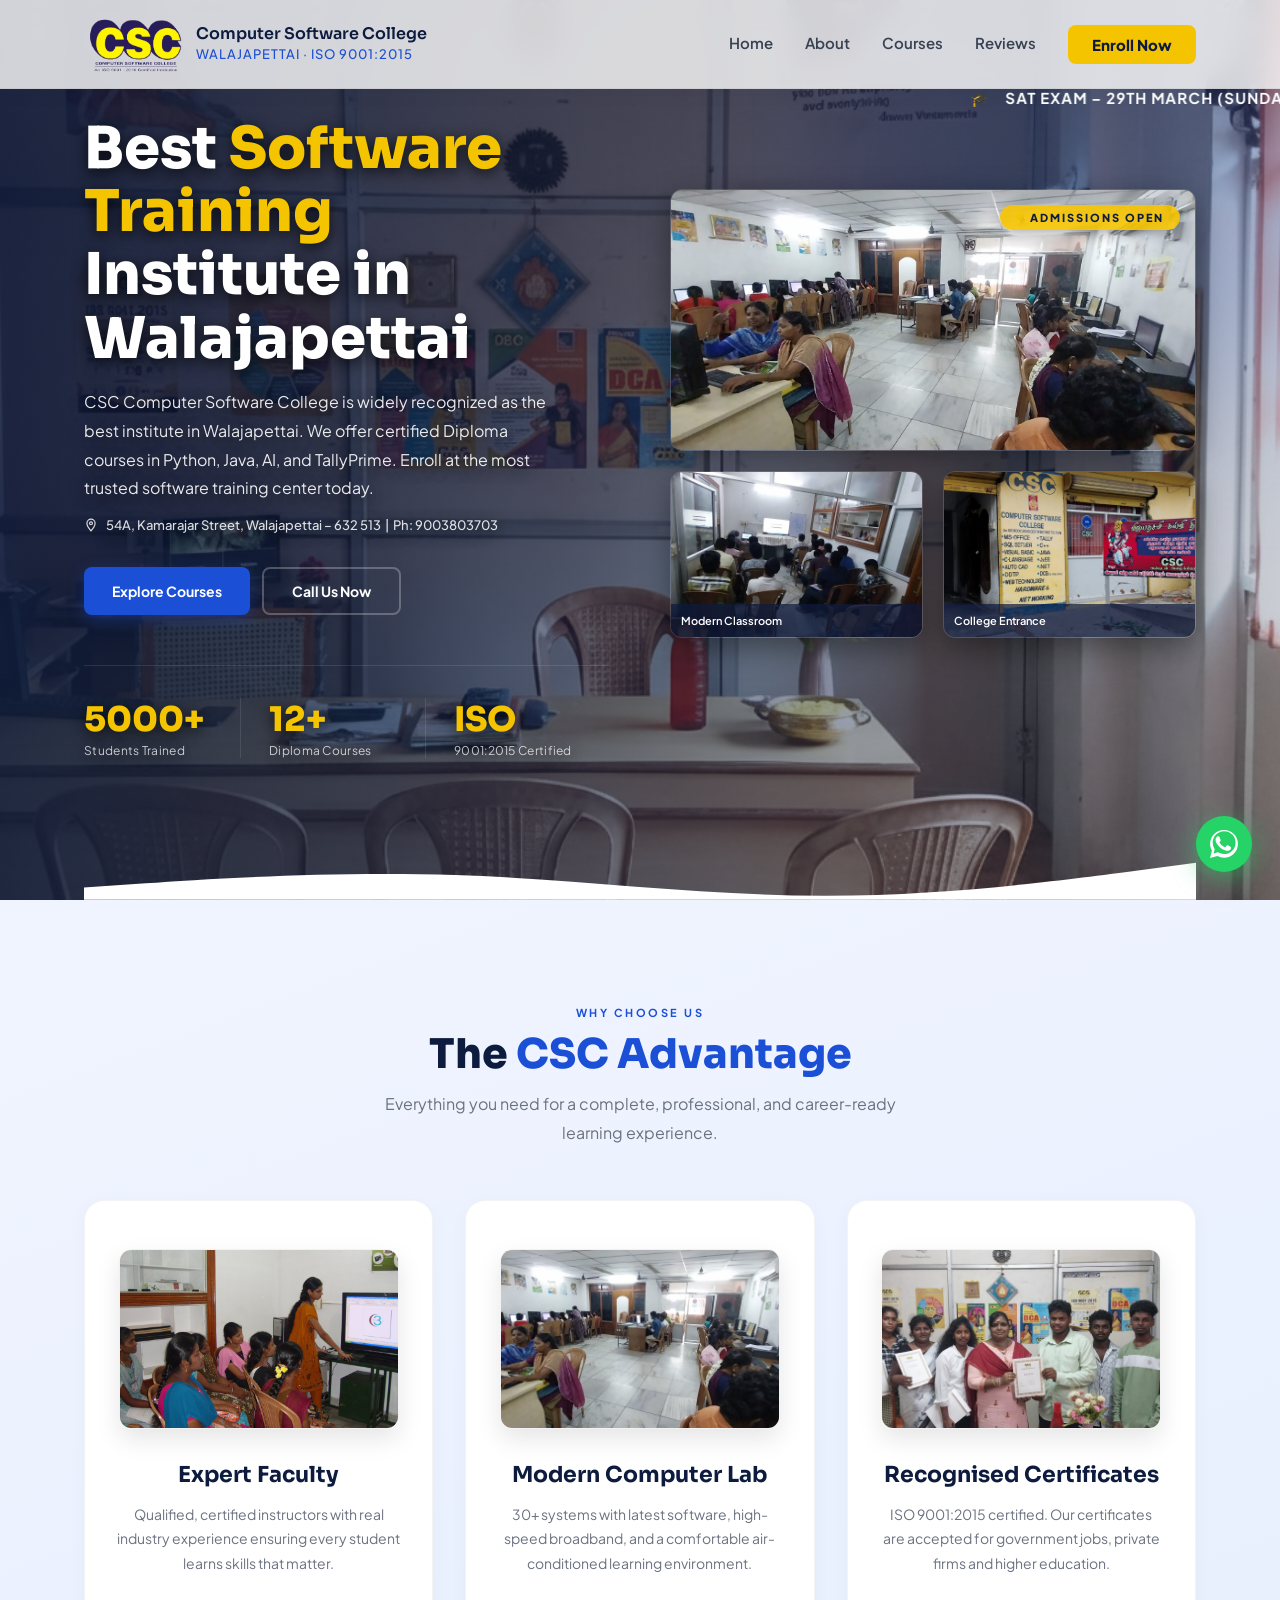
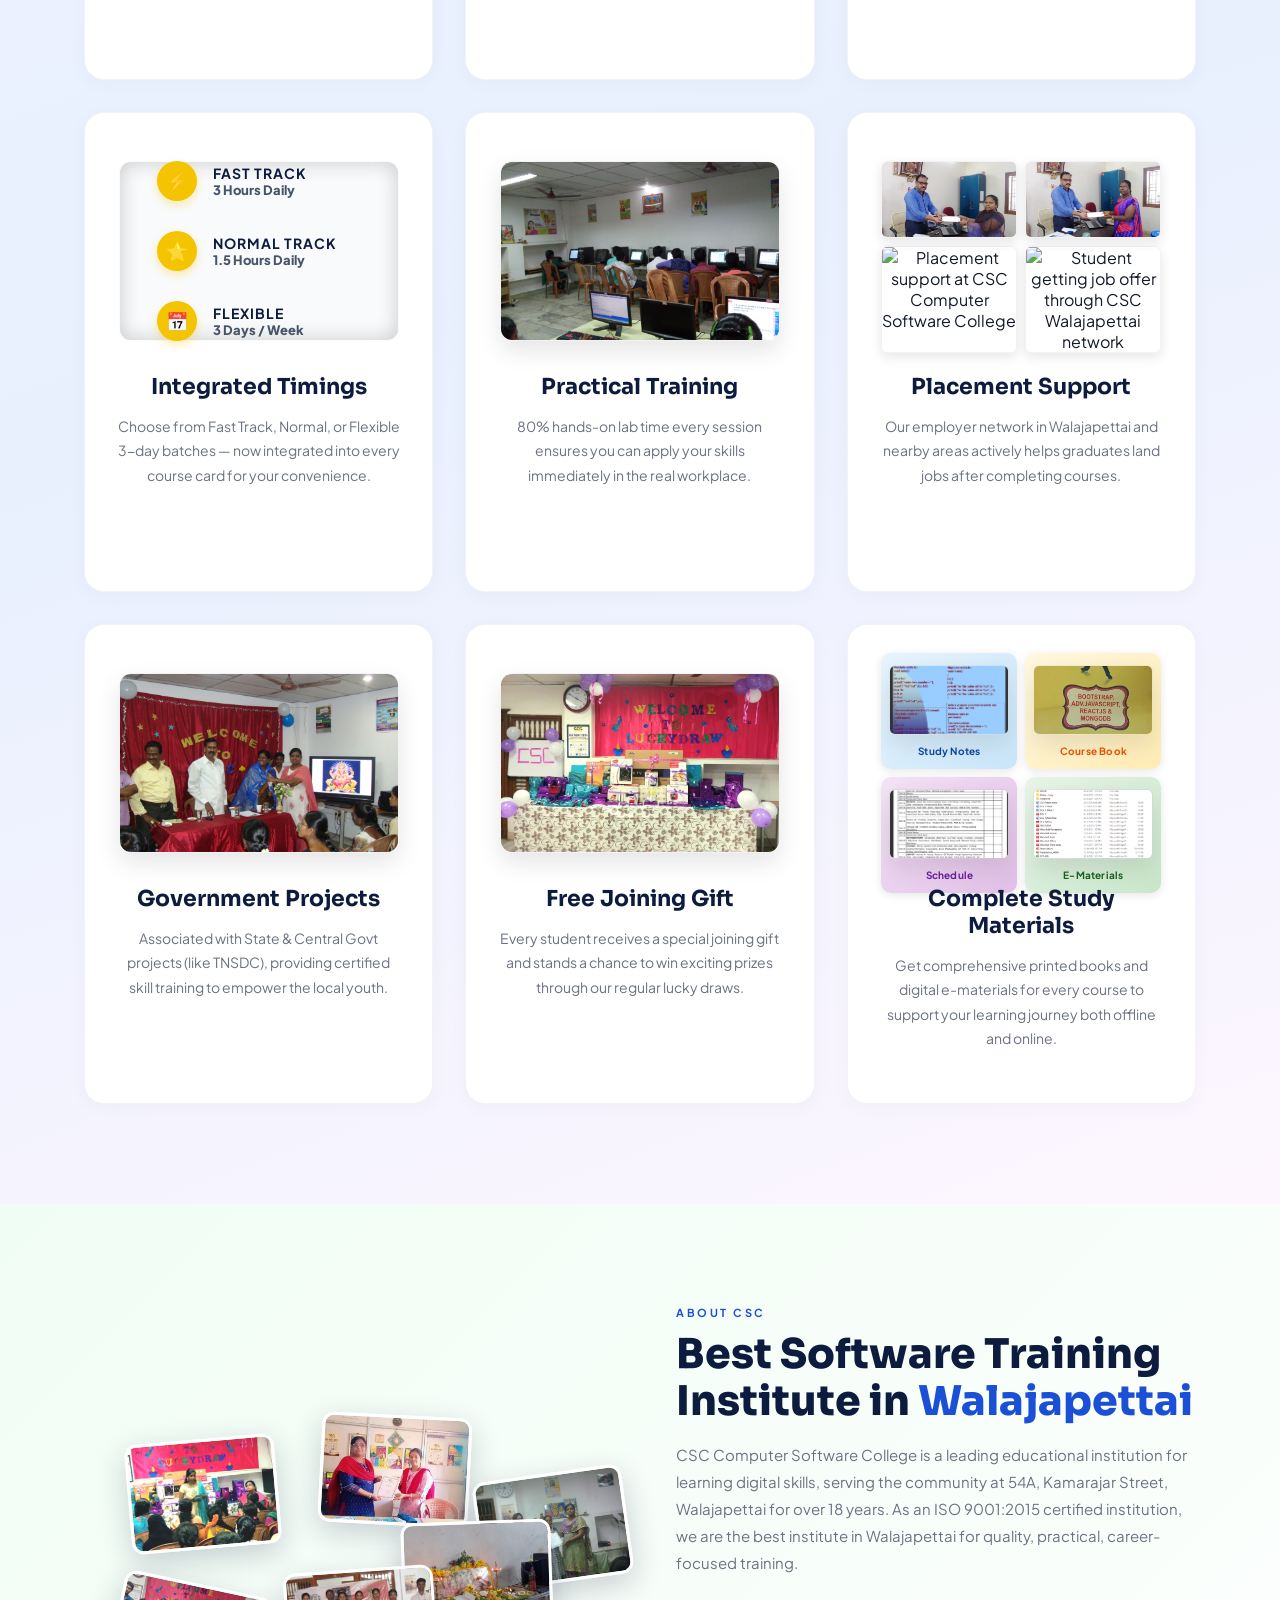
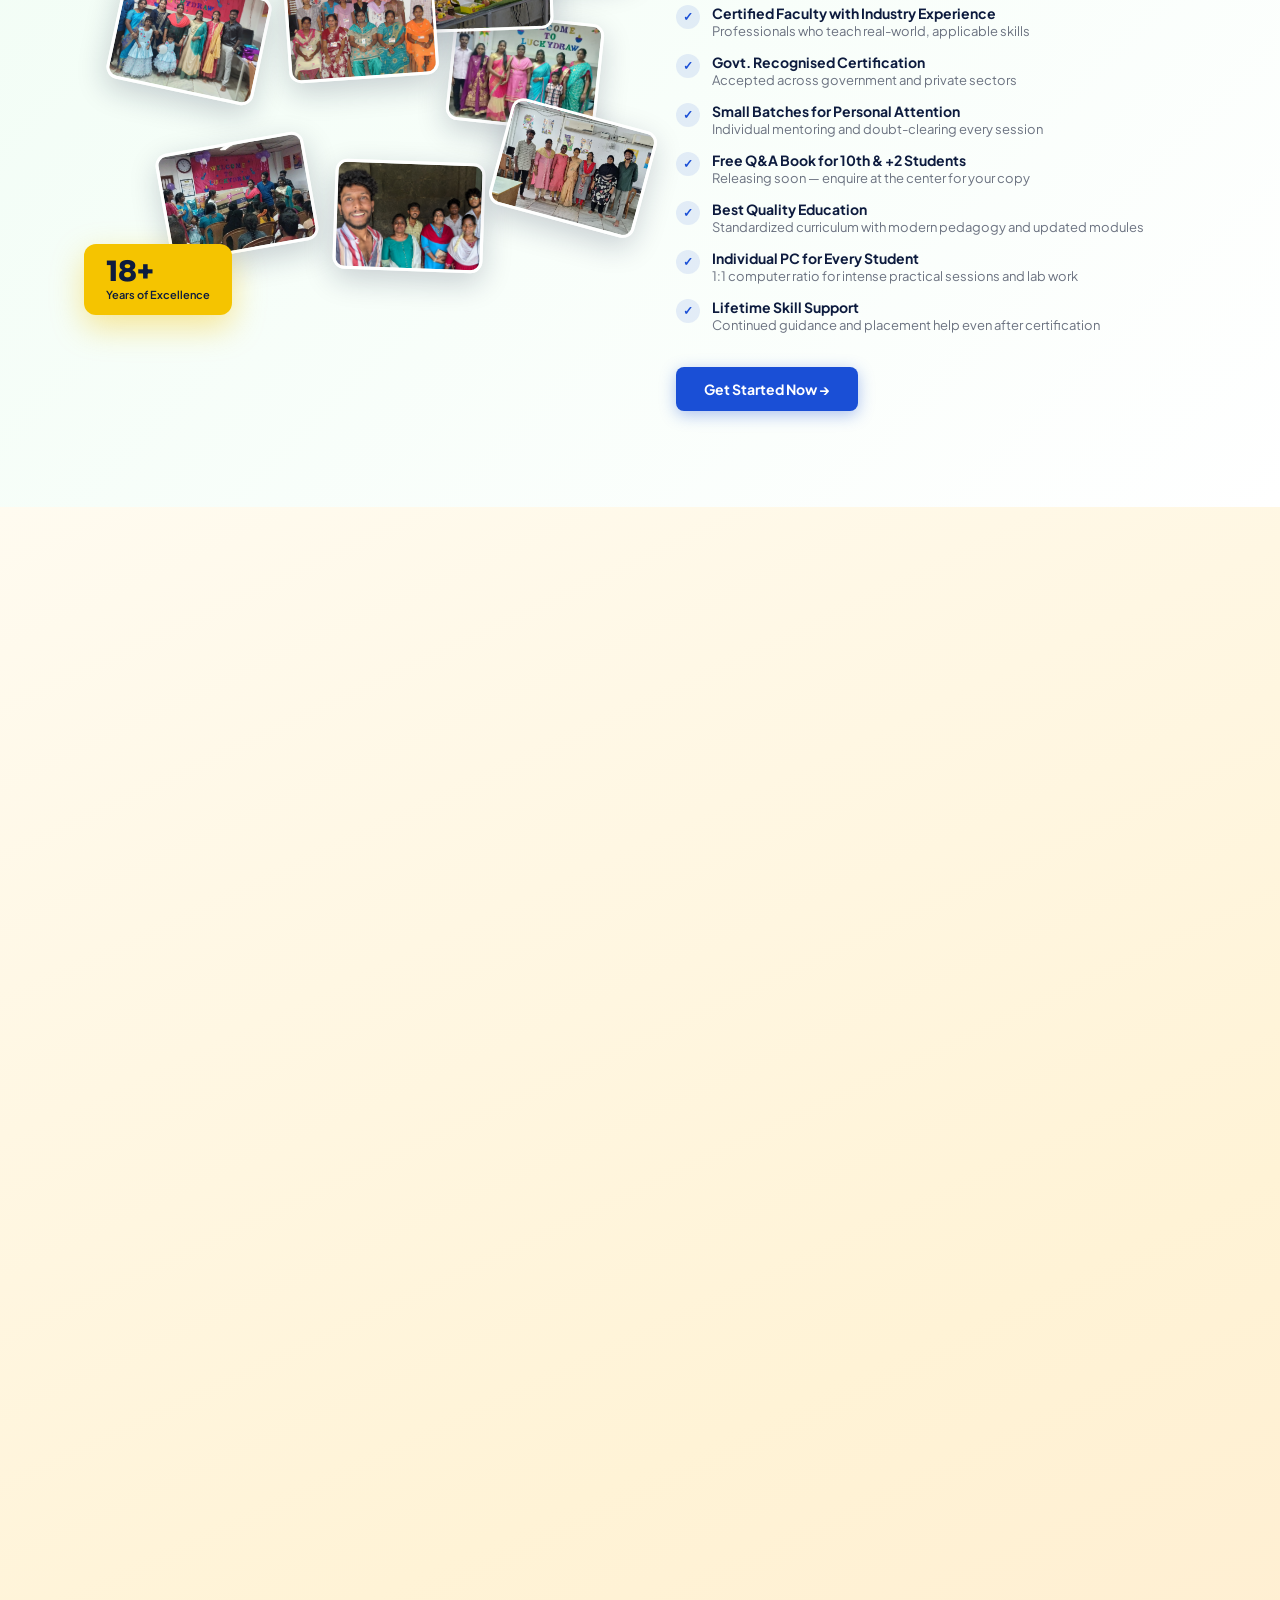
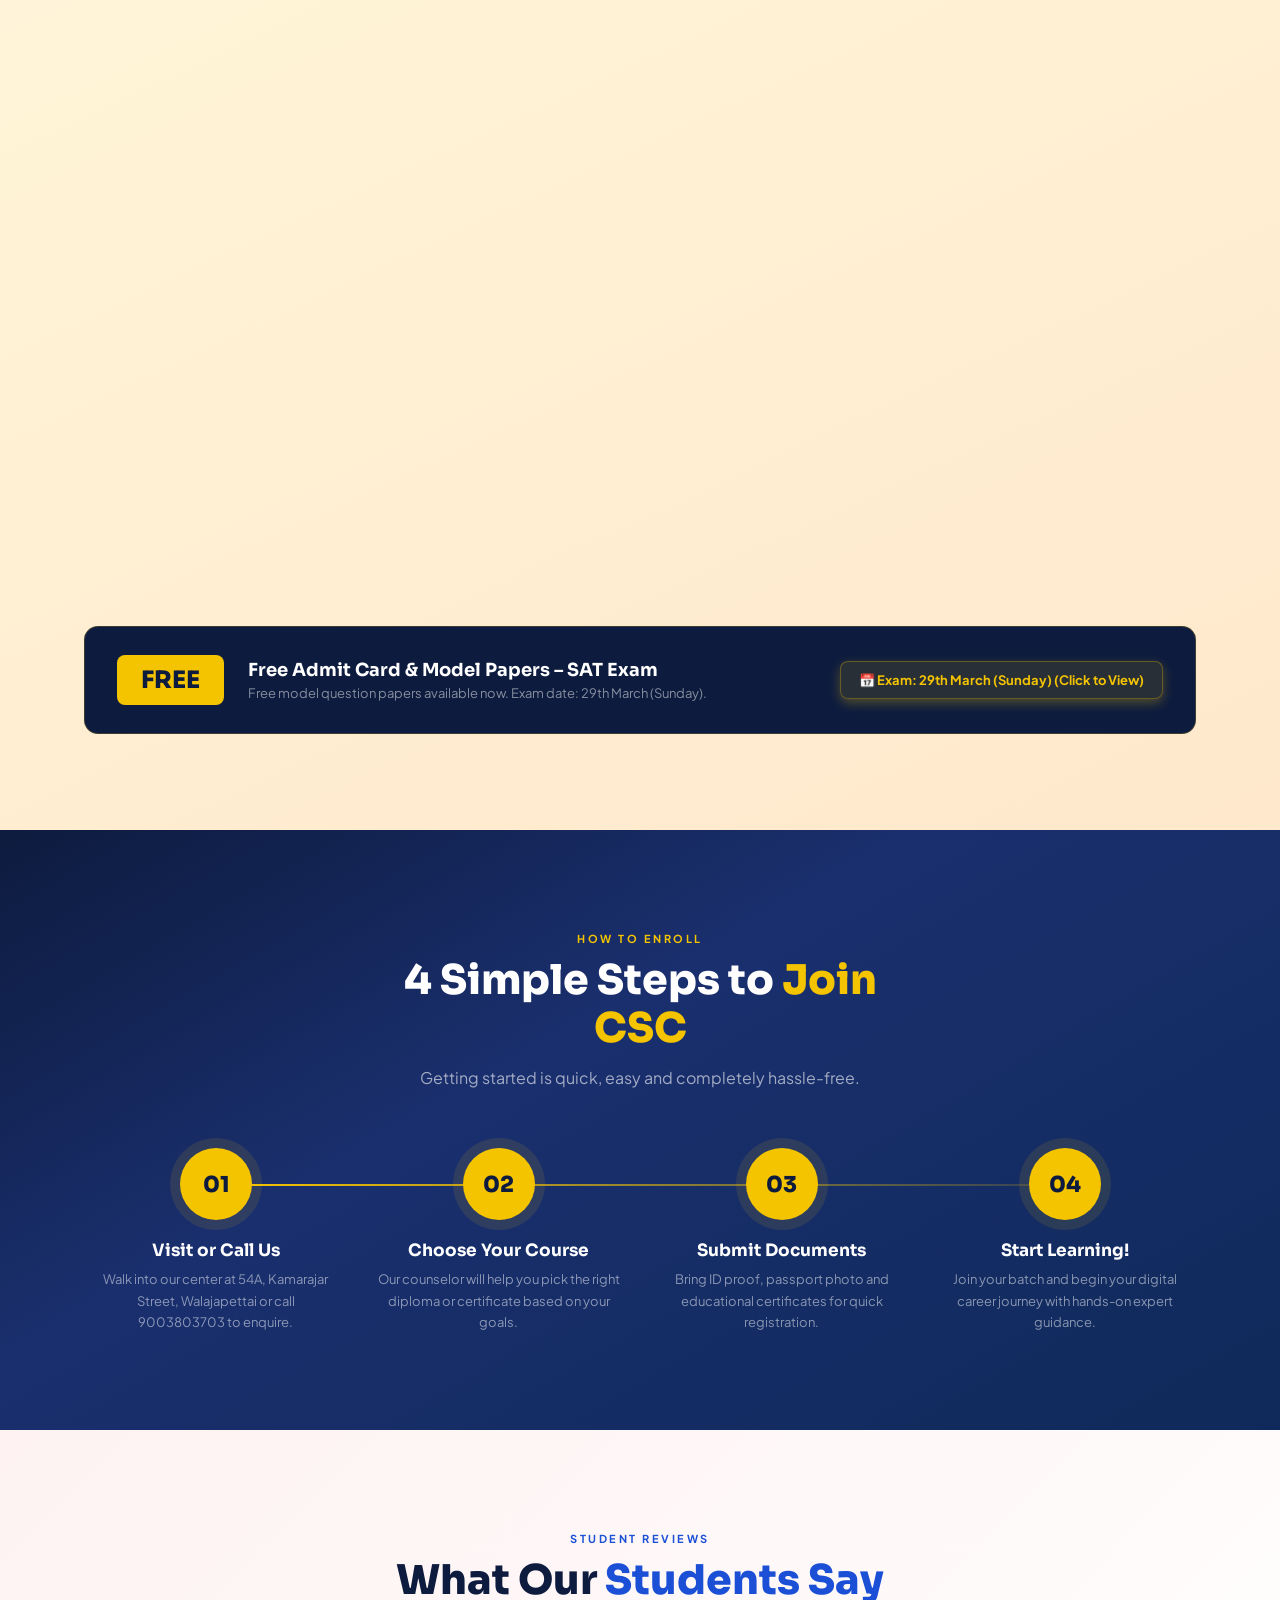
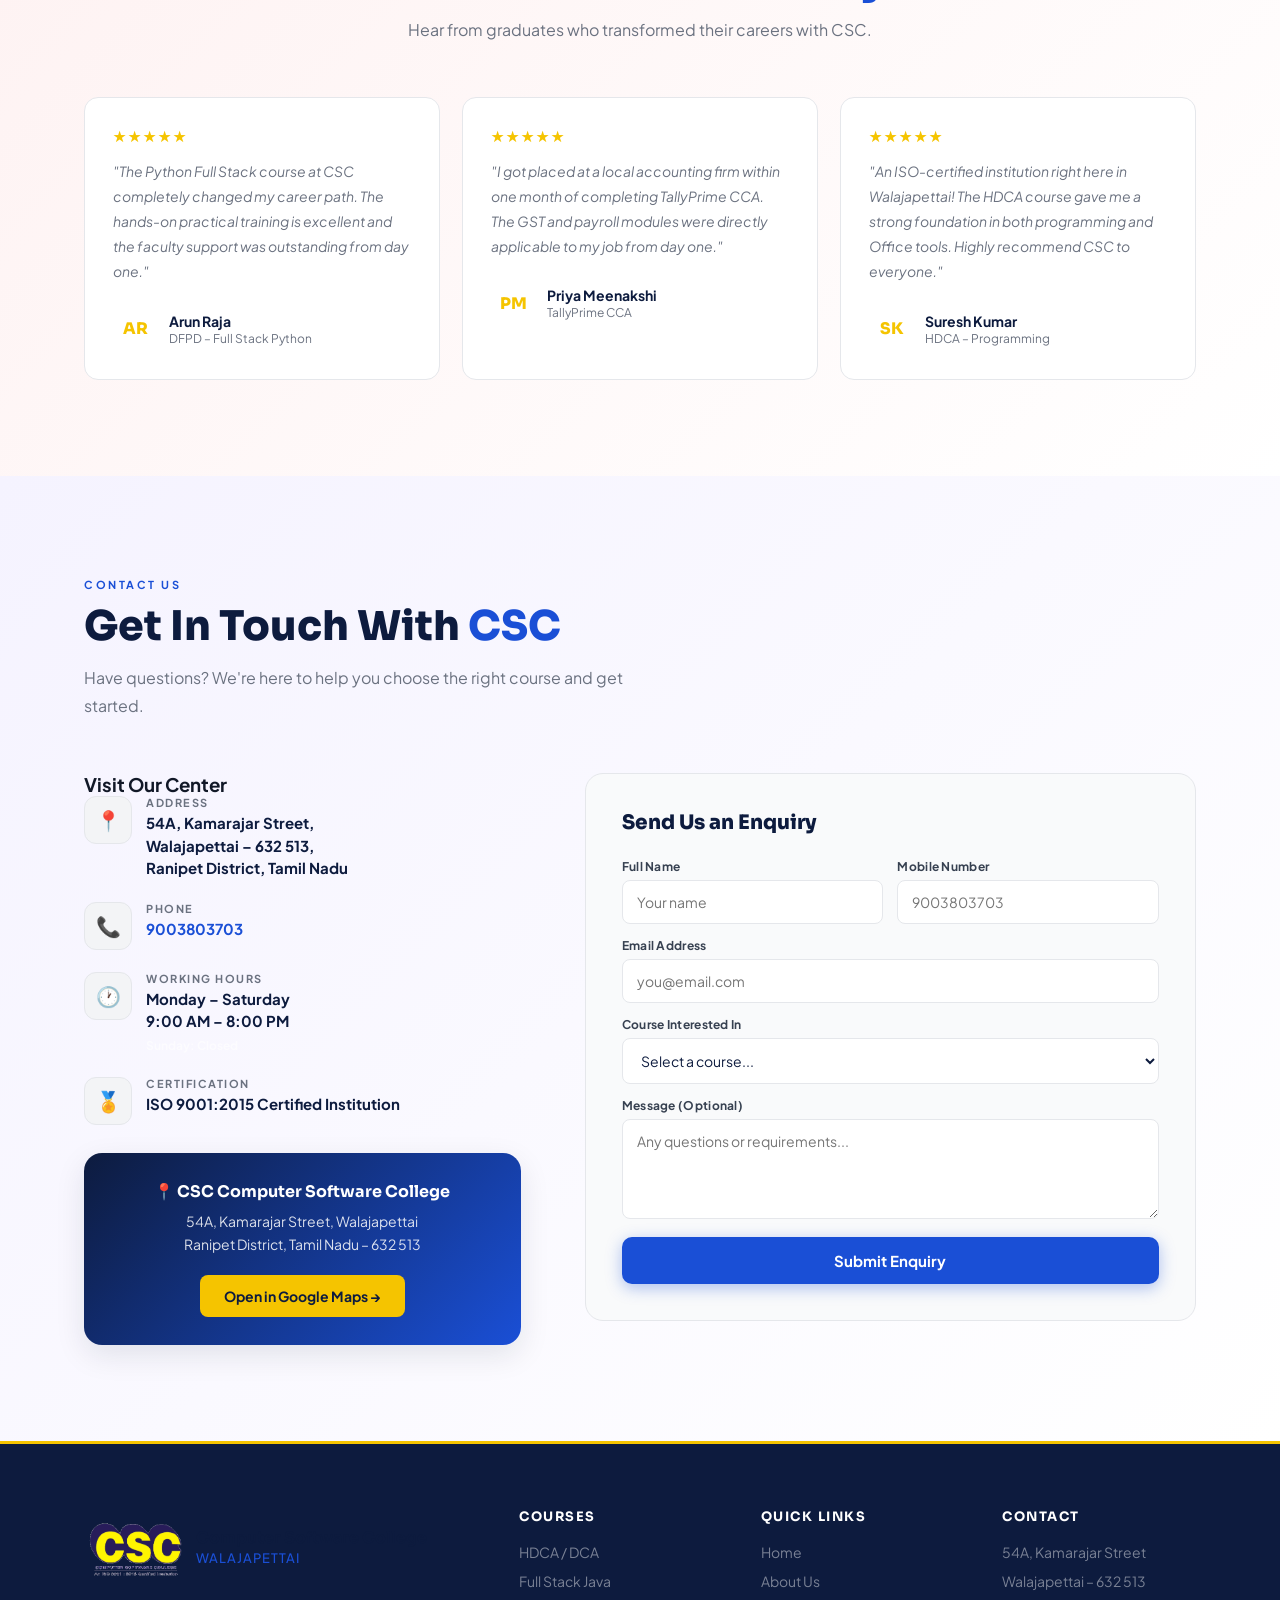
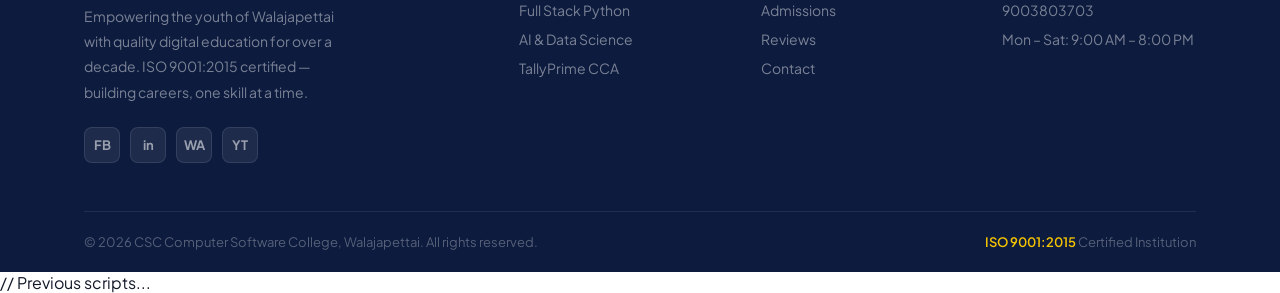
==== index.html @ a86f5f00 "finall" ====
<!DOCTYPE html>
<html lang="en">

<head>
  <meta charset="UTF-8" />
  <meta name="viewport" content="width=device-width, initial-scale=1.0" />
  <link rel="icon" type="image/png" href="assets/logo.png" />

  <!-- ═══ Primary SEO ═══ -->
  <title>Best Software Training Institute in Ranipet & Walajapettai | CSC Walajapettai</title>
  <meta name="description"
    content="Looking for the best institute in Ranipet or Walajapettai? CSC Walajapettai is a leading software training institute and educational institution for learning Python, Java, Tally, and AI. ISO 9001:2015 certified." />
  <meta name="keywords"
    content="best institute in Ranipet, best institute in Walajapettai, software training institute in Ranipet, software training institute in Walajapettai, educational institution for learning, Computer Software College Walajapettai, CSC Walajapettai, Python course Ranipet, Tally course Ranipet, IT diploma Ranipet, full stack developer course Tamil Nadu" />
  <meta name="robots" content="index, follow, max-snippet:-1, max-image-preview:large, max-video-preview:-1" />
  <link rel="canonical" href="https://cscwalajapettai.in/" />
  <meta name="author" content="CSC Computer Software College" />
  <meta name="geo.region" content="IN-TN" />
  <meta name="geo.placename" content="Walajapettai, Tamil Nadu, India" />
  <meta name="geo.position" content="12.9252;79.3686" />
  <meta name="ICBM" content="12.9252, 79.3686" />

  <!-- ═══ Open Graph (Facebook / WhatsApp) ═══ -->
  <meta property="og:type" content="website" />
  <meta property="og:url" content="https://cscwalajapettai.in/" />
  <meta property="og:title" content="Best Software Training Institute in Ranipet & Walajapettai | CSC" />
  <meta property="og:description"
    content="Looking for the best institute in Ranipet? CSC Walajapettai offers top software training and is a premier educational institution for learning IT skills." />
  <meta property="og:image" content="https://cscwalajapettai.in/assets/Lab.jpeg" />
  <meta property="og:image:width" content="1200" />
  <meta property="og:image:height" content="630" />
  <meta property="og:site_name" content="CSC Computer Software College" />
  <meta property="og:locale" content="en_IN" />

  <!-- ═══ Twitter Card ═══ -->
  <meta name="twitter:card" content="summary_large_image" />
  <meta name="twitter:title" content="CSC Computer Software College Walajapettai | Best IT Training" />
  <meta name="twitter:description"
    content="ISO 9001:2015 certified IT institute in Walajapettai. Python, Java, Tally, AI, Data Science courses. 5000+ students trained." />
  <meta name="twitter:image" content="https://cscwalajapettai.in/assets/Lab.jpeg" />

  <!-- ═══ LocalBusiness / EducationalOrg Structured Data (JSON-LD) ═══ -->
  <script type="application/ld+json">
  {
    "@context": "https://schema.org",
    "@type": "EducationalOrganization",
    "name": "CSC Computer Software College",
    "alternateName": "CSC Walajapettai",
    "url": "https://cscwalajapettai.in/",
    "logo": "https://cscwalajapettai.in/assets/logo.png",
    "image": "https://cscwalajapettai.in/assets/Lab.jpeg",
    "description": "CSC Walajapettai is the best software training institute in Ranipet & Walajapettai. A leading educational institution for learning Diploma and Certificate courses in Python, Java, AI, and TallyPrime.",
    "telephone": "+919003803703",
    "address": {
      "@type": "PostalAddress",
      "streetAddress": "54A, Kamarajar Street",
      "addressLocality": "Walajapettai",
      "addressRegion": "Tamil Nadu",
      "postalCode": "632513",
      "addressCountry": "IN"
    },
    "geo": {
      "@type": "GeoCoordinates",
      "latitude": 12.9252,
      "longitude": 79.3686
    },
    "openingHoursSpecification": [
      {
        "@type": "OpeningHoursSpecification",
        "dayOfWeek": ["Monday","Tuesday","Wednesday","Thursday","Friday","Saturday"],
        "opens": "09:00",
        "closes": "20:00"
      }
    ],
    "hasOfferingOf": [
      {"@type": "Course", "name": "Diploma in Computer Application (DCA)"},
      {"@type": "Course", "name": "Honours Diploma in Computer Application (HDCA)"},
      {"@type": "Course", "name": "Full Stack Python Developer"},
      {"@type": "Course", "name": "Full Stack Java Developer"},
      {"@type": "Course", "name": "AI and Data Science"},
      {"@type": "Course", "name": "TallyPrime – Certified Computer Accountant"}
    ]
  }
  </script>
  <link
    href="https://fonts.googleapis.com/css2?family=Plus+Jakarta+Sans:wght@300;400;500;600;700;800&family=Sora:wght@400;600;700;800&display=swap"
    rel="stylesheet" />

  <!-- EmailJS Integration -->
  <script type="text/javascript" src="https://cdn.jsdelivr.net/npm/@emailjs/browser@4/dist/email.min.js"></script>
  <script type="text/javascript">
    (function () {
      emailjs.init({ publicKey: "kU0436OYqvXg7uhZp" });
    })();
  </script>

  <link rel="stylesheet" href="style.css">
  <style>
    /* Hotfix for Contact Address Visibility */
    .map-box {
      margin-top: 28px;
      background: linear-gradient(135deg, var(--navy, #0a192f), var(--blue, #1a4fd6));
      padding: 28px;
      border-radius: 18px;
      color: #ffffff;
      text-align: center;
      box-shadow: 0 10px 30px rgba(10, 25, 47, 0.1);
    }

    .map-box-title {
      font-family: 'Sora', sans-serif;
      font-size: 16px;
      font-weight: 700;
      margin-bottom: 8px;
      color: #ffffff;
    }

    .map-box-addr {
      font-size: 14px;
      color: rgba(255, 255, 255, 0.85);
      line-height: 1.6;
    }

    .map-box-btn {
      display: inline-flex;
      align-items: center;
      gap: 8px;
      margin-top: 20px;
      background: var(--yellow, #f5c400);
      color: var(--navy, #0a192f);
      padding: 12px 24px;
      border-radius: 8px;
      font-weight: 700;
      font-size: 14px;
      text-decoration: none;
      transition: all .2s;
    }

    .map-box-btn:hover {
      background: #ffd31a;
      transform: translateY(-2px);
    }

    /* Hotfix for lost Card Sub-Layouts */
    .timing-infographic {
      display: flex;
      flex-direction: column;
      gap: 12px;
      padding: 24px;
      background: var(--gray-50, #f8fafc);
      border-radius: 12px;
      width: 100%;
      box-sizing: border-box;
      height: 100%;
      justify-content: center;
    }

    .ti-track {
      display: flex;
      align-items: center;
      gap: 16px;
    }

    .ti-icon {
      width: 40px;
      height: 40px;
      min-width: 40px;
      background: var(--yellow, #f5c400);
      border-radius: 50%;
      display: flex;
      align-items: center;
      justify-content: center;
      font-size: 18px;
    }

    .ti-info {
      display: flex;
      flex-direction: column;
      text-align: left;
    }

    .ti-label {
      font-size: 14px;
      font-weight: 700;
      color: var(--navy, #0a192f);
    }

    .ti-val {
      font-size: 13px;
      color: var(--gray-600, #475569);
    }

    .placement-grid {
      display: grid;
      grid-template-columns: 1fr 1fr;
      grid-template-rows: 1fr 1fr;
      gap: 8px;
      height: 100%;
      width: 100%;
    }

    .placement-grid img {
      width: 100%;
      height: 100%;
      object-fit: cover;
      border-radius: 6px;
    }

    /* ── Study Materials Card Redesign ── */
    .materials-showcase {
      width: 100%;
      height: 100%;
      display: flex;
      flex-direction: column;
      gap: 10px;
      min-height: 220px;
    }

    .materials-header {
      background: linear-gradient(135deg, #0d1b3e 0%, #1a358c 100%);
      border-radius: 12px;
      padding: 14px 16px;
      display: flex;
      align-items: center;
      gap: 12px;
      position: relative;
      overflow: hidden;
    }

    .materials-header::before {
      content: '';
      position: absolute;
      top: -20px;
      right: -20px;
      width: 80px;
      height: 80px;
      background: rgba(245, 196, 0, 0.15);
      border-radius: 50%;
    }

    .materials-header-icon {
      font-size: 28px;
      line-height: 1;
    }

    .materials-header-text {
      display: flex;
      flex-direction: column;
    }

    .materials-header-text b {
      color: #fff;
      font-size: 13px;
      font-weight: 800;
      letter-spacing: 0.3px;
    }

    .materials-header-text span {
      color: rgba(255, 255, 255, 0.65);
      font-size: 11px;
      margin-top: 2px;
    }

    .materials-badge {
      margin-left: auto;
      background: var(--yellow, #f5c400);
      color: #0d1b3e;
      font-size: 10px;
      font-weight: 800;
      padding: 3px 9px;
      border-radius: 20px;
      white-space: nowrap;
    }

    .materials-panels {
      display: grid;
      grid-template-columns: 1fr 1fr;
      gap: 8px;
      flex: 1;
    }

    .mat-panel {
      border-radius: 10px;
      overflow: hidden;
      display: flex;
      flex-direction: column;
      align-items: center;
      justify-content: center;
      gap: 6px;
      padding: 12px 8px;
      cursor: pointer;
      transition: transform 0.25s, box-shadow 0.25s;
      box-shadow: 0 2px 8px rgba(0, 0, 0, 0.10);
    }

    .mat-panel:hover {
      transform: translateY(-3px);
      box-shadow: 0 8px 20px rgba(0, 0, 0, 0.18);
    }

    .mat-panel-icon {
      font-size: 26px;
      line-height: 1;
    }

    .mat-panel-label {
      font-size: 10px;
      font-weight: 700;
      text-align: center;
      letter-spacing: 0.2px;
    }

    /* SAT Marquee & Modal Styles */
    .sat-marquee {
      width: 100%;
      background: transparent;
      color: #fff;
      padding: 12px 0;
      font-weight: 800;
      font-size: 15px;
      letter-spacing: 1px;
      position: absolute;
      top: 80px;
      /* Offset to appear right below the fixed navbar */
      left: 0;
      z-index: 10;
    }

    .sat-modal {
      display: none;
      position: fixed;
      inset: 0;
      background: rgba(10, 25, 47, 0.95);
      backdrop-filter: blur(8px);
      z-index: 9999;
      align-items: center;
      justify-content: center;
      padding: 40px 20px;
    }

    .sat-modal.active {
      display: flex;
    }

    .sat-modal-content {
      background: #fff;
      border-radius: 16px;
      width: 100%;
      max-width: 1000px;
      max-height: 90vh;
      overflow-y: auto;
      padding: 30px;
      position: relative;
    }

    .sat-modal-close {
      position: absolute;
      top: 15px;
      right: 20px;
      font-size: 32px;
      color: var(--navy);
      cursor: pointer;
      line-height: 1;
      font-weight: bold;
    }

    .sat-modal-title {
      font-family: var(--heading);
      font-size: 24px;
      font-weight: 800;
      color: var(--navy);
      margin-bottom: 20px;
      text-align: center;
    }

    .sat-gallery-grid {
      display: grid;
      grid-template-columns: repeat(auto-fit, minmax(200px, 1fr));
      gap: 16px;
    }

    .sat-gallery-grid img {
      width: 100%;
      height: auto;
      border-radius: 8px;
      box-shadow: 0 4px 12px rgba(0, 0, 0, 0.1);
      cursor: pointer;
      transition: transform 0.3s;
    }

    .sat-gallery-grid img:hover {
      transform: scale(1.05);
    }

    /* ── Section Gradient Backgrounds ── */
    #why {
      background: linear-gradient(160deg, #f0f4ff 0%, #e8f0fe 50%, #fdf6ff 100%);
    }

    #about {
      background: linear-gradient(150deg, #e6faf5 0%, #d0f0ff 50%, #e8eeff 100%);
    }

    #courses {
      background: linear-gradient(155deg, #fffbf0 0%, #fff3d6 50%, #ffe8cc 100%);
    }

    #process {
      background: linear-gradient(150deg, #0d1b3e 0%, #1a2f6e 40%, #0f2a5a 100%);
    }

    /* Modern Color Scheme (Mild & Different) */
    #hero {
      background: linear-gradient(135deg, #f0f7ff 0%, #ffffff 100%);
    }

    #features {
      background: linear-gradient(135deg, #ffffff 0%, #f8fafc 100%);
    }

    #about {
      background: linear-gradient(135deg, #f0fdf4 0%, #ffffff 100%);
    }

    .advantage-section {
      background: linear-gradient(135deg, #fffbeb 0%, #ffffff 100%);
    }

    .courses-section {
      background: linear-gradient(135deg, #f0fdff 0%, #ffffff 100%);
    }

    #reviews {
      background: linear-gradient(135deg, #fef2f2 0%, #ffffff 100%);
    }

    #contact {
      background: linear-gradient(135deg, #f5f3ff 0%, #ffffff 100%);
    }

    /* Responsive Navigation & Hamburger */
    .hamburger {
      display: none;
      flex-direction: column;
      gap: 5px;
      cursor: pointer;
      z-index: 1001;
    }

    .hamburger span {
      width: 25px;
      height: 3px;
      background: var(--navy);
      border-radius: 2px;
      transition: 0.3s;
    }

    @media (max-width: 768px) {
      #nav {
        height: 60px;
      }

      .nav-logo-name {
        font-size: 14px;
      }

      .nav-logo-sub {
        display: none;
      }

      .nav-logo-mobile-text {
        display: inline;
        font-size: 14px;
        font-weight: 700;
        color: var(--navy);
      }

      .nav-links {
        position: fixed;
        top: 0;
        right: -100%;
        width: 70%;
        height: 100vh;
        background: #fff;
        flex-direction: column;
        justify-content: center;
        align-items: center;
        box-shadow: -10px 0 30px rgba(0, 0, 0, 0.1);
        transition: 0.4s;
        z-index: 1000;
        gap: 30px;
      }

      .nav-links.active {
        right: 0;
      }

      .hamburger {
        display: flex;
      }

      /* Hero Mobile Adjustments */
      #hero {
        padding-top: 40px;
        min-height: auto;
      }

      .hero-inner {
        flex-direction: column-reverse;
        gap: 20px;
      }

      .hero-content {
        margin-top: -30px;
      }
    }

    /* Generic Image Modal */
    .img-modal {
      display: none;
      position: fixed;
      inset: 0;
      background: rgba(0, 0, 0, 0.9);
      backdrop-filter: blur(5px);
      z-index: 10000;
      align-items: center;
      justify-content: center;
      padding: 20px;
      cursor: zoom-out;
    }

    .img-modal.active {
      display: flex;
    }

    .hamburger.toggle span:nth-child(1) {
      transform: rotate(-45deg) translate(-5px, 6px);
    }

    .hamburger.toggle span:nth-child(2) {
      opacity: 0;
    }

    .hamburger.toggle span:nth-child(3) {
      transform: rotate(45deg) translate(-5px, -6px);
    }

    @media (max-width: 768px) {
      .nav-links a {
        font-size: 20px;
        font-weight: 700;
        color: var(--navy);
        width: 100%;
        text-align: center;
        padding: 15px 0;
      }
    }

    .nav-cta {
      background: var(--yellow) !important;
      color: var(--navy) !important;
      border-radius: 8px;
      padding: 10px 24px !important;
      font-weight: 800 !important;
      transition: 0.3s;
      display: inline-flex;
      align-items: center;
      justify-content: center;
    }

    .nav-cta:hover {
      transform: translateY(-2px);
      box-shadow: 0 4px 15px rgba(245, 196, 0, 0.4);
    }

    .mat-panel img {
      width: 100%;
      height: 70px;
      object-fit: cover;
      border-radius: 6px;
      margin-bottom: 4px;
      border: 1px solid rgba(0, 0, 0, 0.05);
    }
  </style>
</head>

<body>

  <!-- ══════════════════════════════════
  NAVBAR
══════════════════════════════════ -->
  <nav id="nav">
    <div class="wrap">
      <div class="nav-inner">
        <a href="#" class="nav-logo">
          <div class="nav-logo-badge"><img src="assets/logo.png" alt="CSC Logo"></div>
          <div class="nav-logo-text">
            <span class="nav-logo-name">Computer Software College</span>
            <span class="nav-logo-sub">Walajapettai · ISO 9001:2015</span>
          </div>
        </a>
        <div class="nav-links" id="navLinks">
          <a href="#hero">Home</a>
          <a href="#about">About</a>
          <a href="#courses">Courses</a>
          <a href="#reviews">Reviews</a>
          <a href="#contact" class="nav-cta">Enroll Now</a>
        </div>
        <div class="hamburger" id="hamburger" onclick="toggleMenu()">
          <span></span>
          <span></span>
          <span></span>
        </div>
      </div>
    </div>
  </nav>

  <!-- ══════════════════════════════════
  HERO
══════════════════════════════════ -->
  <section id="hero"
    style="padding-top:105px;position:relative;background: url('assets/Frontoffice.jpg') no-repeat center center / cover;">
    <div
      style="position:absolute;inset:0;background:linear-gradient(135deg,rgba(10,25,47,0.15) 0%,rgba(255,255,255,0.05) 100%);z-index:1;">
    </div>
    <marquee class="sat-marquee" scrollamount="10" onmouseover="this.stop();" onmouseout="this.start();"
      style="z-index:11;position:absolute;top:72px;left:0;">
      <span style="display:inline-flex;align-items:center;vertical-align:middle;gap:15px;text-transform:uppercase;">
        <span style="color:var(--yellow)">🎓</span> <b>SAT EXAM – 29TH MARCH (SUNDAY)</b> <span
          style="color:var(--yellow)">🎓</span> FREE ADMIT CARD! GET YOUR MODEL QUESTION PAPERS NOW!
        <button onclick="openSatGallery()"
          style="background:var(--yellow);color:var(--navy);border:none;padding:6px 18px;border-radius:20px;font-weight:800;font-size:13px;cursor:pointer;box-shadow:0 4px 10px rgba(245,196,0,0.3);margin-right:40px;transition:0.2s;">View
          SAT Details ➡</button>
      </span>
      <span style="display:inline-flex;align-items:center;vertical-align:middle;gap:15px;text-transform:uppercase;">
        <span style="color:var(--yellow)">🎓</span> <b>SAT EXAM – 29TH MARCH (SUNDAY)</b> <span
          style="color:var(--yellow)">🎓</span> FREE ADMIT CARD! GET YOUR MODEL QUESTION PAPERS NOW!
        <button onclick="openSatGallery()"
          style="background:var(--yellow);color:var(--navy);border:none;padding:6px 18px;border-radius:20px;font-weight:800;font-size:13px;cursor:pointer;box-shadow:0 4px 10px rgba(245,196,0,0.3);margin-right:40px;transition:0.2s;">View
          SAT Details ➡</button>
      </span>
    </marquee>

    <div class="blob blob-1"></div>
    <div class="blob blob-2"></div>

    <div class="wrap" style="position:relative;z-index:2;padding-top:10px;">
      <div class="hero-body">

        <!-- LEFT -->
        <div class="reveal">
          <h1 class="hero-h1">
            Best <em>Software Training</em><br>Institute in Walajapettai
          </h1>
          <p class="hero-p">
            CSC Computer Software College is widely recognized as the best institute in Walajapettai. We
            offer certified Diploma courses in Python, Java, AI, and TallyPrime. Enroll at the most trusted software
            training center today.
          </p>
          <div class="hero-addr">
            <svg width="14" height="14" viewBox="0 0 24 24" fill="none" stroke="currentColor" stroke-width="2">
              <path d="M12 2C8.13 2 5 5.13 5 9c0 5.25 7 13 7 13s7-7.75 7-13c0-3.87-3.13-7-7-7z" />
              <circle cx="12" cy="9" r="2.5" />
            </svg>
            54A, Kamarajar Street, Walajapettai – 632 513 &nbsp;|&nbsp; Ph: 9003803703
          </div>
          <div class="hero-btns">
            <a href="#courses" class="btn btn-blue">Explore Courses</a>
            <a href="tel:9003803703" class="btn btn-outline">Call Us Now</a>
          </div>
          <div class="hero-stats">
            <div class="hs">
              <div class="hs-num">5000+</div>
              <div class="hs-label">Students Trained</div>
            </div>
            <div class="hs">
              <div class="hs-num">12+</div>
              <div class="hs-label">Diploma Courses</div>
            </div>
            <div class="hs">
              <div class="hs-num">ISO</div>
              <div class="hs-label">9001:2015 Certified</div>
            </div>
          </div>
        </div>

        <!-- RIGHT -->
        <div class="hero-cards reveal" style="display: flex; flex-direction: column; gap: 20px; align-items: center;">
          <!-- Lab Image with Badge Overlaid -->
          <div
            style="position: relative; width: 100%; border-radius: 12px; overflow: hidden; box-shadow: 0 10px 30px rgba(0,0,0,0.4); border: 1px solid rgba(255,255,255,0.1);">
            <img src="assets/Lab.jpeg" alt="Modern computer lab at CSC Computer Software College Walajapettai"
              style="width: 100%; height: 260px; object-fit: cover; display: block;">
            <div class="hero-pill"
              style="position: absolute; top: 15px; right: 15px; margin: 0; background: rgba(245, 196, 0, 0.9); color: #0d1b3e; font-weight: 800; border: none; box-shadow: 0 4px 12px rgba(0,0,0,0.3);">
              <span></span> Admissions Open
            </div>
          </div>
          <div style="display: grid; grid-template-columns: 1fr 1fr; gap: 20px; width: 100%;">
            <div
              style="position: relative; border-radius: 12px; overflow: hidden; box-shadow: 0 10px 30px rgba(0,0,0,0.4); border: 1px solid rgba(255,255,255,0.1);">
              <img src="assets/Classroom.jpeg" alt="Well-equipped smart classroom at CSC Walajapettai"
                style="width: 100%; height: 165px; object-fit: cover; display: block;">
              <div
                style="position: absolute; bottom: 0; left: 0; right: 0; padding: 10px; background: rgba(13, 27, 62, 0.7); color: #fff; font-size: 11px; font-weight: 600;">
                Modern Classroom</div>
            </div>
            <div
              style="position: relative; border-radius: 12px; overflow: hidden; box-shadow: 0 10px 30px rgba(0,0,0,0.4); border: 1px solid rgba(255,255,255,0.1);">
              <img src="assets/Frontlook.jpg" alt="Entrance of CSC Computer Software College in Walajapettai"
                style="width: 100%; height: 165px; object-fit: cover; display: block;">
              <div
                style="position: absolute; bottom: 0; left: 0; right: 0; padding: 10px; background: rgba(13, 27, 62, 0.7); color: #fff; font-size: 11px; font-weight: 600;">
                College Entrance</div>
            </div>
          </div>
        </div>
      </div>

      <!-- Wave -->
      <div class="hero-wave">
        <svg viewBox="0 0 1440 80" preserveAspectRatio="none" fill="#ffffff">
          <path
            d="M0,64L80,58.7C160,53,320,43,480,48C640,53,800,75,960,74.7C1120,75,1280,53,1360,42.7L1440,32L1440,80L1360,80C1280,80,1120,80,960,80C800,80,640,80,480,80C320,80,160,80,80,80L0,80Z" />
        </svg>
      </div>
  </section>

  <!-- ══════════════════════════════════
  WHY CSC
══════════════════════════════════ -->
  <section id="why">
    <div class="wrap">
      <div style="text-align:center;max-width:580px;margin:0 auto 52px;" class="reveal">
        <span class="label">Why Choose Us</span>
        <h2>The <span class="accent">CSC Advantage</span></h2>
        <p class="lead" style="margin:12px auto 0;">Everything you need for a complete, professional, and career-ready
          learning experience.</p>
      </div>
      <div class="why-grid">
        <div class="why-card reveal">
          <div class="why-icon"><img src="assets/Faculty.jpeg" alt="Experienced faculty members at CSC Walajapettai">
          </div>
          <div class="why-title">Expert Faculty</div>
          <div class="why-desc">Qualified, certified instructors with real industry experience ensuring every student
            learns skills that matter.</div>
        </div>
        <div class="why-card reveal">
          <div class="why-icon"><img src="assets/Lab.jpeg" alt="High-end computer lab facilities at CSC Walajapettai">
          </div>
          <div class="why-title">Modern Computer Lab</div>
          <div class="why-desc">30+ systems with latest software, high-speed broadband, and a comfortable
            air-conditioned learning environment.</div>
        </div>
        <div class="why-card reveal">
          <div class="why-icon"><img src="assets/Certificate.jpeg"
              alt="ISO 9001:2015 certified training certificate from CSC Walajapettai"></div>
          <div class="why-title">Recognised Certificates</div>
          <div class="why-desc">ISO 9001:2015 certified. Our certificates are accepted for government jobs, private
            firms and higher education.</div>
        </div>
        <div class="why-card reveal">
          <div class="why-icon">
            <div class="timing-infographic">
              <div class="ti-track">
                <div class="ti-icon">⚡</div>
                <div class="ti-info">
                  <span class="ti-label">Fast Track</span>
                  <span class="ti-val">3 Hours Daily</span>
                </div>
              </div>
              <div class="ti-track">
                <div class="ti-icon">⭐</div>
                <div class="ti-info">
                  <span class="ti-label">Normal Track</span>
                  <span class="ti-val">1.5 Hours Daily</span>
                </div>
              </div>
              <div class="ti-track">
                <div class="ti-icon">📅</div>
                <div class="ti-info">
                  <span class="ti-label">Flexible</span>
                  <span class="ti-val">3 Days / Week</span>
                </div>
              </div>
            </div>
          </div>
          <div class="why-title">Integrated Timings</div>
          <div class="why-desc">Choose from Fast Track, Normal, or Flexible 3-day batches — now integrated into every
            course card for your convenience.</div>
        </div>
        <div class="why-card reveal">
          <div class="why-icon"><img src="assets/Practicle.jpeg"
              alt="Hands-on practical computer training at CSC Walajapettai center"></div>
          <div class="why-title">Practical Training</div>
          <div class="why-desc">80% hands-on lab time every session ensures you can apply your skills immediately in the
            real workplace.</div>
        </div>
        <div class="why-card reveal">
          <div class="why-icon">
            <div class="placement-grid">
              <img src="assets/Placement1.jpeg" alt="Recent student placement from CSC Walajapettai">
              <img src="assets/Placement2.jpeg" alt="Job success story from CSC Walajapettai computer institute">
              <img src="assets/Placement3.jpeg" alt="Placement support at CSC Computer Software College">
              <img src="assets/placement4.jpeg" alt="Student getting job offer through CSC Walajapettai network">
            </div>
          </div>
          <div class="why-title">Placement Support</div>
          <div class="why-desc">Our employer network in Walajapettai and nearby areas actively helps graduates land jobs
            after completing courses.</div>
        </div>
        <div class="why-card reveal">
          <div class="why-icon"><img src="assets/govt.jpeg"
              alt="Government skill training projects at CSC Walajapettai (TNSDC)"></div>
          <div class="why-title">Government Projects</div>
          <div class="why-desc">Associated with State & Central Govt projects (like TNSDC), providing certified skill
            training to empower the local youth.</div>
        </div>
        <div class="why-card reveal">
          <div class="why-icon"><img src="assets/gifts.jpg"
              alt="Free joining gifts for new students at CSC Walajapettai"></div>
          <div class="why-title">Free Joining Gift</div>
          <div class="why-desc">Every student receives a special joining gift and stands a chance to win exciting prizes
            through our regular lucky draws.</div>
        </div>
        <div class="why-card reveal">
          <div class="why-icon">
            <div class="materials-showcase">
              <!-- <div class="materials-header">
                <div class="materials-header-icon">📚</div>
                <div class="materials-header-text">
                  <b>Printed &amp; Digital Materials</b>
                  <span>Every course · All formats</span>
                </div>
                <div class="materials-badge">FREE</div>
              </div> -->
              <div class="materials-panels">
                <div class="mat-panel" style="background:linear-gradient(135deg,#e8f4fd,#c8e6f9);"
                  onclick="openImageModal('assets/notes1.png')">
                  <img src="assets/notes1.png" alt="Study Notes">
                  <div class="mat-panel-label" style="color:#0d47a1;">Study Notes</div>
                </div>
                <div class="mat-panel" style="background:linear-gradient(135deg,#fff8e1,#ffecb3);"
                  onclick="openImageModal('assets/Book.jpeg')">
                  <img src="assets/Book.jpeg" alt="Course Book">
                  <div class="mat-panel-label" style="color:#e65100;">Course Book</div>
                </div>
                <div class="mat-panel" style="background:linear-gradient(135deg,#f3e5f5,#e1bee7);"
                  onclick="openImageModal('assets/Schedule.png')">
                  <img src="assets/Schedule.png" alt="Schedule">
                  <div class="mat-panel-label" style="color:#6a1b9a;">Schedule</div>
                </div>
                <div class="mat-panel" style="background:linear-gradient(135deg,#e8f5e9,#c8e6c9);"
                  onclick="openImageModal('assets/image.png')">
                  <img src="assets/notes2.png" alt="E-Materials">
                  <div class="mat-panel-label" style="color:#1b5e20;">E-Materials</div>
                </div>
              </div>
            </div>
          </div>
          <div class="why-title">Complete Study Materials</div>
          <div class="why-desc">Get comprehensive printed books and digital e-materials for every course to support your
            learning journey both offline and online.</div>
        </div>
      </div>
    </div>
  </section>

  <!-- ══════════════════════════════════
  ABOUT
══════════════════════════════════ -->
  <section id="about">
    <div class="wrap">
      <div class="about-grid">
        <!-- Visual -->
        <div class="about-visual reveal">
          <div class="floating-gallery">
            <div class="fg-item"><img src="assets/add1.jpg" alt="CSC Walajapettai computer training lab gallery"></div>
            <div class="fg-item"><img src="assets/certi.jpeg"
                alt="Certification ceremony at CSC Computer Software College"></div>
            <div class="fg-item"><img src="assets/add3.jpg" alt="Student learning session at CSC Walajapettai"></div>
            <div class="fg-item"><img src="assets/add4.JPG" alt="Practical lab work at CSC Walajapettai center"></div>
            <div class="fg-item"><img src="assets/add5.jpeg"
                alt="Government project training gallery at CSC Walajapettai"></div>
            <div class="fg-item"><img src="assets/add6.jpeg" alt="Student prize distribution event at CSC Walajapettai">
            </div>
            <div class="fg-item"><img src="assets/add7.jpg" alt="Success stories and placements at CSC Walajapettai">
            </div>
            <div class="fg-item"><img src="assets/add8.jpeg" alt="CSC Walajapettai college building front view gallery">
            </div>
            <div class="fg-item"><img src="assets/add9.jpeg" alt="Front office and enquiry desk at CSC Walajapettai">
            </div>
            <div class="fg-item"><img src="assets/add10.jpeg"
                alt="ISO 9001:2015 certification display at CSC Walajapettai"></div>
          </div>
          <div class="av-badge">
            <div class="av-badge-n">18+</div>
            <div class="av-badge-l">Years of Excellence</div>
          </div>
        </div>
        <!-- Text -->
        <div class="about-text reveal">
          <span class="label">About CSC</span>
          <h2>Best Software Training Institute in <span class="accent"> Walajapettai</span></h2>
          <p>CSC Computer Software College is a leading educational institution for learning digital skills, serving the
            community at 54A, Kamarajar Street, Walajapettai for over 18 years. As an ISO 9001:2015 certified
            institution, we are the best institute in Walajapettai for quality, practical, career-focused training.</p>
          <div class="check-list">
            <div class="check-item">
              <div class="check-dot">✓</div>
              <div>
                <div class="check-bold">Certified Faculty with Industry Experience</div>
                <div class="check-sub">Professionals who teach real-world, applicable skills</div>
              </div>
            </div>
            <div class="check-item">
              <div class="check-dot">✓</div>
              <div>
                <div class="check-bold">Govt. Recognised Certification</div>
                <div class="check-sub">Accepted across government and private sectors</div>
              </div>
            </div>
            <div class="check-item">
              <div class="check-dot">✓</div>
              <div>
                <div class="check-bold">Small Batches for Personal Attention</div>
                <div class="check-sub">Individual mentoring and doubt-clearing every session</div>
              </div>
            </div>
            <div class="check-item">
              <div class="check-dot">✓</div>
              <div>
                <div class="check-bold">Free Q&amp;A Book for 10th &amp; +2 Students</div>
                <div class="check-sub">Releasing soon — enquire at the center for your copy</div>
              </div>
            </div>
            <div class="check-item">
              <div class="check-dot">✓</div>
              <div>
                <div class="check-bold">Best Quality Education</div>
                <div class="check-sub">Standardized curriculum with modern pedagogy and updated modules</div>
              </div>
            </div>
            <div class="check-item">
              <div class="check-dot">✓</div>
              <div>
                <div class="check-bold">Individual PC for Every Student</div>
                <div class="check-sub">1:1 computer ratio for intense practical sessions and lab work</div>
              </div>
            </div>
            <div class="check-item">
              <div class="check-dot">✓</div>
              <div>
                <div class="check-bold">Lifetime Skill Support</div>
                <div class="check-sub">Continued guidance and placement help even after certification</div>
              </div>
            </div>
          </div>
          <a href="#contact" class="btn btn-blue">Get Started Now →</a>
        </div>
      </div>
    </div>
  </section>

  <!-- ══════════════════════════════════
  COURSES
══════════════════════════════════ -->
  <section id="courses">
    <div class="wrap">
      <div class="courses-top reveal">
        <div>
          <span class="label">Courses Offered</span>
          <h2>Our Diploma &amp; <span class="accent">Certificate Courses</span></h2>
        </div>
        <a href="#register" class="btn btn-blue">Enroll Now →</a>
      </div>

      <div class="courses-grid">

        <div class="course-card reveal">
          <div class="cc-top" style="background:linear-gradient(135deg,#1f1c2c,#3a3f58);">
            <div class="cc-code">HDCA</div>
            <div class="cc-full">Honours Diploma in Computer Application (Tally)</div>
            <div class="cc-hrs">450 Hrs</div>
          </div>
          <div class="cc-body">
            <div class="cc-subjects">Windows, MS-Office, HTML5, CSS3, MySQL, Digital Marketing, ChatGPT, TallyPrime,
              Adv. Excel</div>

            <div class="cc-timings">
              <span class="cc-t-label">Flexible Timings:</span>
              <div class="cc-t-grid">
                <span class="cc-t-badge">⚡ 3h Fast</span>
                <span class="cc-t-badge featured">⭐ 1:30h Normal</span>
                <span class="cc-t-badge">📅 Flexible 3 Days</span>
              </div>
            </div>

            <div class="cc-footer"><span class="cc-type">Diploma</span><a href="#register" class="cc-btn">Enroll →</a>
            </div>
          </div>
        </div>

        <div class="course-card reveal">
          <div class="cc-top" style="background:linear-gradient(135deg,#2b1055,#4a2a75);">
            <div class="cc-code">HDCA</div>
            <div class="cc-full">Honours Diploma in Computer Application (Programming)</div>
            <div class="cc-hrs">450 Hrs</div>
          </div>
          <div class="cc-body">
            <div class="cc-subjects">Windows, MS-Office, HTML5, CSS3, MySQL, Digital Marketing, ChatGPT, C, C++, Python
            </div>

            <div class="cc-timings">
              <span class="cc-t-label">Flexible Timings:</span>
              <div class="cc-t-grid">
                <span class="cc-t-badge">⚡ 3h Fast</span>
                <span class="cc-t-badge featured">⭐ 1:30h Normal</span>
                <span class="cc-t-badge">📅 Flexible 3 Days</span>
              </div>
            </div>

            <button class="cc-syllabus-btn" onclick="openSyllabus('HDCA Programming')">View Course Schedule</button>

            <div class="cc-footer"><span class="cc-type">Diploma</span><a href="#register" class="cc-btn">Enroll →</a>
            </div>
          </div>
        </div>

        <div class="course-card reveal">
          <div class="cc-top" style="background:linear-gradient(135deg,#0f3525,#1a5a3a);">
            <div class="cc-code">DCA</div>
            <div class="cc-full">Diploma in Computer Application (Tally)</div>
            <div class="cc-hrs">225 Hrs</div>
          </div>
          <div class="cc-body">
            <div class="cc-subjects">Windows, MS-Office (Word, Excel, PowerPoint), ChatGPT, TallyPrime</div>

            <div class="cc-timings">
              <span class="cc-t-label">Flexible Timings:</span>
              <div class="cc-t-grid">
                <span class="cc-t-badge">⚡ 3h Fast</span>
                <span class="cc-t-badge featured">⭐ 1:30h Normal</span>
                <span class="cc-t-badge">📅 Flexible 3 Days</span>
              </div>
            </div>

            <div class="cc-footer"><span class="cc-type">Diploma</span><a href="#register" class="cc-btn">Enroll →</a>
            </div>
          </div>
        </div>

        <div class="course-card reveal">
          <div class="cc-top" style="background:linear-gradient(135deg,#250f40,#3a1a5a);">
            <div class="cc-code">DCA</div>
            <div class="cc-full">Diploma in Computer Application (Programming)</div>
            <div class="cc-hrs">225 Hrs</div>
          </div>
          <div class="cc-body">
            <div class="cc-subjects">Windows, MS-Office, ChatGPT, Elective-I: C, C++, Elective-II: Python</div>

            <div class="cc-timings">
              <span class="cc-t-label">Flexible Timings:</span>
              <div class="cc-t-grid">
                <span class="cc-t-badge">⚡ 3h Fast</span>
                <span class="cc-t-badge featured">⭐ 1:30h Normal</span>
                <span class="cc-t-badge">📅 Flexible 3 Days</span>
              </div>
            </div>

            <button class="cc-syllabus-btn" onclick="openSyllabus('DCA Python')">View Course Schedule</button>

            <div class="cc-footer"><span class="cc-type">Diploma</span><a href="#register" class="cc-btn">Enroll →</a>
            </div>
          </div>
        </div>

        <div class="course-card reveal">
          <div class="cc-top" style="background:linear-gradient(135deg,#2a1000,#5a3010);">
            <div class="cc-code">HDFD</div>
            <div class="cc-full">Honours Diploma in Full Stack Developer</div>
            <div class="cc-hrs">450 Hrs</div>
          </div>
          <div class="cc-body">
            <div class="cc-subjects">C, C++, Python, HTML5, CSS3, Bootstrap, React JS, MySQL, MongoDB, GIT, Django /
              Spring Boot</div>

            <div class="cc-timings">
              <span class="cc-t-label">Flexible Timings:</span>
              <div class="cc-t-grid">
                <span class="cc-t-badge">⚡ 3h Fast</span>
                <span class="cc-t-badge featured">⭐ 1:30h Normal</span>
                <span class="cc-t-badge">📅 Flexible 3 Days</span>
              </div>
            </div>

            <div class="cc-footer"><span class="cc-type">Diploma</span><a href="#register" class="cc-btn">Enroll →</a>
            </div>
          </div>
        </div>

        <div class="course-card reveal">
          <div class="cc-top" style="background:linear-gradient(135deg,#0f2a2a,#1a5050);">
            <div class="cc-code">DFJD</div>
            <div class="cc-full">Diploma in Full Stack Java Developer</div>
            <div class="cc-hrs">150 Hrs</div>
          </div>
          <div class="cc-body">
            <div class="cc-subjects">HTML5, CSS3, Bootstrap, Adv. JavaScript, React JS, CoreJava, MySQL, MongoDB, Spring
              Boot, GIT</div>
            <div class="cc-timings">
              <span class="cc-t-label">Flexible Timings:</span>
              <div class="cc-t-grid">
                <span class="cc-t-badge">⚡ 3h Fast</span>
                <span class="cc-t-badge featured">⭐ 1:30h Normal</span>
                <span class="cc-t-badge">📅 Flexible 3 Days</span>
              </div>
            </div>
            <div class="cc-footer"><span class="cc-type">Diploma</span><a href="#register" class="cc-btn">Enroll →</a>
            </div>
          </div>
        </div>

        <div class="course-card reveal">
          <div class="cc-top" style="background:linear-gradient(135deg,#232526,#414345);">
            <div class="cc-code">DFPD</div>
            <div class="cc-full">Diploma in Full Stack Python Developer</div>
            <div class="cc-hrs">150 Hrs</div>
          </div>
          <div class="cc-body">
            <div class="cc-subjects">HTML5, CSS3, Bootstrap, Adv. JavaScript, React JS, MySQL, MongoDB, Django, GIT
            </div>

            <div class="cc-timings">
              <span class="cc-t-label">Flexible Timings:</span>
              <div class="cc-t-grid">
                <span class="cc-t-badge">⚡ 3h Fast</span>
                <span class="cc-t-badge featured">⭐ 1:30h Normal</span>
                <span class="cc-t-badge">📅 Flexible 3 Days</span>
              </div>
            </div>

            <div class="cc-footer"><span class="cc-type">Diploma</span><a href="#register" class="cc-btn">Enroll →</a>
            </div>
          </div>
        </div>

        <div class="course-card reveal">
          <div class="cc-top" style="background:linear-gradient(135deg,#2a0f20,#5a1a3a);">
            <div class="cc-code">DPFD</div>
            <div class="cc-full">Diploma in PHP Full Stack Developer</div>
            <div class="cc-hrs">150 Hrs</div>
          </div>
          <div class="cc-body">
            <div class="cc-subjects">HTML5, CSS3, Bootstrap, Adv. JavaScript, React JS, MySQL, MongoDB, PHP, Laravel,
              GIT</div>
            <div class="cc-timings">
              <span class="cc-t-label">Flexible Timings:</span>
              <div class="cc-t-grid">
                <span class="cc-t-badge">⚡ 3h Fast</span>
                <span class="cc-t-badge featured">⭐ 1:30h Normal</span>
                <span class="cc-t-badge">📅 Flexible 3 Days</span>
              </div>
            </div>
            <div class="cc-footer"><span class="cc-type">Diploma</span><a href="#register" class="cc-btn">Enroll →</a>
            </div>
          </div>
        </div>

        <div class="course-card reveal">
          <div class="cc-top" style="background:linear-gradient(135deg,#0a2a18,#155a30);">
            <div class="cc-code">ADMS</div>
            <div class="cc-full">Advanced Diploma in MERN / MEAN Stack</div>
            <div class="cc-hrs">150 Hrs</div>
          </div>
          <div class="cc-body">
            <div class="cc-subjects">HTML5, CSS3, Bootstrap, Adv. JavaScript, React / Angular JS, MySQL, MongoDB,
              Node.js, Express JS, GIT</div>
            <div class="cc-timings">
              <span class="cc-t-label">Flexible Timings:</span>
              <div class="cc-t-grid">
                <span class="cc-t-badge">⚡ 3h Fast</span>
                <span class="cc-t-badge featured">⭐ 1:30h Normal</span>
                <span class="cc-t-badge">📅 Flexible 3 Days</span>
              </div>
            </div>
            <div class="cc-footer"><span class="cc-type">Adv. Diploma</span><a href="#contact" class="cc-btn">Enroll
                →</a></div>
          </div>
        </div>

        <div class="course-card reveal">
          <div class="cc-top" style="background:linear-gradient(135deg,#1a1000,#3a2800);">
            <div class="cc-code">ADDA</div>
            <div class="cc-full">Advanced Diploma in Data Analytics</div>
            <div class="cc-hrs">150 Hrs</div>
          </div>
          <div class="cc-body">
            <div class="cc-subjects">Adv. Excel, MySQL, MongoDB, Matplotlib, Power BI, Python, NumPy, Pandas</div>
            <div class="cc-timings">
              <span class="cc-t-label">Flexible Timings:</span>
              <div class="cc-t-grid">
                <span class="cc-t-badge">⚡ 3h Fast</span>
                <span class="cc-t-badge featured">⭐ 1:30h Normal</span>
                <span class="cc-t-badge">📅 Flexible 3 Days</span>
              </div>
            </div>
            <div class="cc-footer"><span class="cc-type">Adv. Diploma</span><a href="#contact" class="cc-btn">Enroll
                →</a></div>
          </div>
        </div>

        <div class="course-card reveal">
          <div class="cc-top" style="background:linear-gradient(135deg,#0d1535,#1a2a6a);">
            <div class="cc-code">ADAD</div>
            <div class="cc-full">Advanced Diploma in AI &amp; Data Science</div>
            <div class="cc-hrs">150 Hrs</div>
          </div>
          <div class="cc-body">
            <div class="cc-subjects">Python, NumPy, Pandas, Matplotlib, MySQL, MongoDB, Scikit-Learn, TensorFlow, Keras
            </div>
            <div class="cc-timings">
              <span class="cc-t-label">Flexible Timings:</span>
              <div class="cc-t-grid">
                <span class="cc-t-badge">⚡ 3h Fast</span>
                <span class="cc-t-badge featured">⭐ 1:30h Normal</span>
                <span class="cc-t-badge">📅 Flexible 3 Days</span>
              </div>
            </div>
            <div class="cc-footer"><span class="cc-type">Adv. Diploma</span><a href="#contact" class="cc-btn">Enroll
                →</a></div>
          </div>
        </div>

        <div class="course-card tally reveal">
          <div class="cc-top" style="background:linear-gradient(135deg,#232526,#414345);">
            <div class="cc-code" style="font-size:20px;">TALLYPRIME</div>
            <div class="cc-full">Certified Computer Accountant (CCA)</div>
            <div class="cc-hrs">115 Hrs</div>
          </div>
          <div class="cc-body">
            <div class="cc-subjects">TallyPrime, Vouchers, Reports, Banking, BRS, Cost Center, Job Costing, GST, TDS
              &amp; TCS, Payroll, Inventory, Project</div>
            <div class="cc-timings">
              <span class="cc-t-label">Flexible Timings:</span>
              <div class="cc-t-grid">
                <span class="cc-t-badge">⚡ 3h Fast</span>
                <span class="cc-t-badge featured">⭐ 1:30h Normal</span>
                <span class="cc-t-badge">📅 Flexible 3 Days</span>
              </div>
            </div>
            <div class="cc-footer"><span class="cc-type">Certificate</span><a href="#contact" class="cc-btn">Enroll
                →</a></div>
          </div>
        </div>

      </div><!-- /courses-grid -->

      <!-- Free Book Banner -->
      <div class="free-banner reveal">
        <div class="free-tag">FREE</div>
        <div class="free-info">
          <div class="free-title">Free Admit Card &amp; Model Papers – SAT Exam</div>
          <div class="free-desc">Free model question papers available now. Exam date: 29th March (Sunday).</div>
        </div>
        <div class="free-pill"
          style="cursor:pointer;transition:transform 0.2s;box-shadow:0 4px 12px rgba(245,200,0,0.3);"
          onclick="openSatGallery()" onmouseover="this.style.transform='scale(1.05)'"
          onmouseout="this.style.transform='scale(1)'">📅 Exam: 29th March (Sunday) <span>(Click to View)</span></div>
      </div>

    </div>
  </section>


  <!-- ══════════════════════════════════
  PROCESS
══════════════════════════════════ -->
  <section id="process">
    <div class="wrap" style="position:relative;z-index:2;">
      <div class="process-head reveal">
        <span class="label on-dark">How to Enroll</span>
        <h2 class="on-dark">4 Simple Steps to <em style="color:var(--yellow);font-style:normal;">Join CSC</em></h2>
        <p class="lead on-dark" style="margin:12px auto 0;">Getting started is quick, easy and completely hassle-free.
        </p>
      </div>
      <div class="process-grid">
        <div class="step reveal">
          <div class="step-circle">01</div>
          <div class="step-title">Visit or Call Us</div>
          <div class="step-desc">Walk into our center at 54A, Kamarajar Street, Walajapettai or call 9003803703 to
            enquire.</div>
        </div>
        <div class="step reveal">
          <div class="step-circle">02</div>
          <div class="step-title">Choose Your Course</div>
          <div class="step-desc">Our counselor will help you pick the right diploma or certificate based on your goals.
          </div>
        </div>
        <div class="step reveal">
          <div class="step-circle">03</div>
          <div class="step-title">Submit Documents</div>
          <div class="step-desc">Bring ID proof, passport photo and educational certificates for quick registration.
          </div>
        </div>
        <div class="step reveal">
          <div class="step-circle">04</div>
          <div class="step-title">Start Learning!</div>
          <div class="step-desc">Join your batch and begin your digital career journey with hands-on expert guidance.
          </div>
        </div>
      </div>
    </div>
  </section>

  <!-- ══════════════════════════════════
  REVIEWS
══════════════════════════════════ -->
  <section id="reviews">
    <div class="wrap">
      <div class="reviews-head reveal">
        <span class="label">Student Reviews</span>
        <h2>What Our <span class="accent">Students Say</span></h2>
        <p class="lead" style="margin:12px auto 0;">Hear from graduates who transformed their careers with CSC.</p>
      </div>
      <div class="reviews-grid">
        <div class="review-card reveal">
          <div class="r-stars">★★★★★</div>
          <p class="r-text">"The Python Full Stack course at CSC completely changed my career path. The hands-on
            practical training is excellent and the faculty support was outstanding from day one."</p>
          <div class="r-person">
            <div class="r-avatar">AR</div>
            <div>
              <div class="r-name">Arun Raja</div>
              <div class="r-course">DFPD – Full Stack Python</div>
            </div>
          </div>
        </div>
        <div class="review-card reveal">
          <div class="r-stars">★★★★★</div>
          <p class="r-text">"I got placed at a local accounting firm within one month of completing TallyPrime CCA. The
            GST and payroll modules were directly applicable to my job from day one."</p>
          <div class="r-person">
            <div class="r-avatar">PM</div>
            <div>
              <div class="r-name">Priya Meenakshi</div>
              <div class="r-course">TallyPrime CCA</div>
            </div>
          </div>
        </div>
        <div class="review-card reveal">
          <div class="r-stars">★★★★★</div>
          <p class="r-text">"An ISO-certified institution right here in Walajapettai! The HDCA course gave me a strong
            foundation in both programming and Office tools. Highly recommend CSC to everyone."</p>
          <div class="r-person">
            <div class="r-avatar">SK</div>
            <div>
              <div class="r-name">Suresh Kumar</div>
              <div class="r-course">HDCA – Programming</div>
            </div>
          </div>
        </div>
      </div>
    </div>
  </section>

  <!-- ══════════════════════════════════
  REGISTRATION
══════════════════════════════════ -->
  <!-- <section id="register" style="background: var(--gray-50); padding: 96px 0;">
    <div class="wrap">
      <div class="reveal" style="text-align:center; max-width:600px; margin:0 auto 52px;">
        <span class="label">Join CSC</span>
        <h2>Student <span class="accent">Registration</span></h2>
        <p class="lead">Fill in the details below to register for a course.</p>
      </div>

      <form class="cform reveal" id="registrationForm"
        style="max-width: 800px; margin: 0 auto; background: #fff; border: 1px solid var(--gray-200); border-radius: 18px; padding: 36px; box-shadow: var(--shadow);">
        <h3
          style="font-family: 'Sora', sans-serif; font-size: 24px; font-weight: 800; color: var(--navy); margin-bottom: 24px; text-align: center;">
          Registration Form</h3>

        <h4 style="margin-bottom: 16px; color: var(--blue); font-size: 16px;">Personal Information</h4>
        <div class="row2">
          <div class="field"><label>Full Name *</label><input type="text" placeholder="Full Name" required /></div>
          <div class="field"><label>Email Address *</label><input type="email" placeholder="Email Address" required />
          </div>
          <div class="field"><label>Age *</label><input type="number" placeholder="Age" required /></div>
          <div class="field"><label>Phone Number *</label><input type="tel" placeholder="Mobile Number" required />
          </div>
          <div class="field"><label>Alternative Phone Number</label><input type="tel"
              placeholder="Alternative Phone Number" /></div>
          <div class="field">
            <label>Marital Status *</label>
            <select required>
              <option value="">Select Status</option>
              <option>Single</option>
              <option>Married</option>
            </select>
          </div>
          <div class="field"><label>Father's Name *</label><input type="text" placeholder="Father's Name" required />
          </div>
          <div class="field"><label>Mother's Name *</label><input type="text" placeholder="Mother's Name" required />
          </div>
        </div>

        <div class="field"><label>Personal Details</label><textarea placeholder="Tell us about yourself..."></textarea>
        </div>

        <h4 style="margin: 32px 0 16px; color: var(--blue); font-size: 16px;">Address Details</h4>
        <div class="field"><label>Address *</label><textarea placeholder="Full Address" required></textarea></div>
        <div class="row2">
          <div class="field"><label>City *</label><input type="text" placeholder="City" required /></div>
          <div class="field"><label>State *</label><input type="text" placeholder="State" required /></div>
          <div class="field"><label>Country *</label><input type="text" placeholder="Country" required /></div>
        </div>

        <h4 style="margin: 32px 0 16px; color: var(--blue); font-size: 16px;">Educational Details</h4>
        <div class="row2">
          <div class="field"><label>Highest Qualification *</label><input type="text"
              placeholder="e.g., B.Sc CS, B.Tech, 12th" required /></div>
          <div class="field"><label>UG (Undergraduate)</label><input type="text"
              placeholder="UG Degree details if any" /></div>
          <div class="field"><label>PG (Postgraduate)</label><input type="text"
              placeholder="PG Degree details if any" /></div>
        </div>
        <div class="field" style="margin-top: 14px;"><label>Other Educational Details</label><textarea
            placeholder="List any other relevant courses or certifications..."></textarea></div>

        <h4 style="margin: 32px 0 16px; color: var(--blue); font-size: 16px;">Document Uploads</h4>
        <div class="row2" style="grid-template-columns: 1fr; gap: 20px;">
          <div class="field"><label>Upload Aadhar Card (PDF/Image) *</label><input type="file" required
              accept="image/*, .pdf" style="padding: 10px;" /></div>
          <div class="field"><label>Upload Education Certificate (PDF/Image) *</label><input type="file" required
              accept="image/*, .pdf" style="padding: 10px;" /></div>
          <div class="field"><label>Passport Size Photo *</label><input type="file" required accept="image/*"
              style="padding: 10px;" /></div>
        </div>

        <h4 style="margin: 32px 0 16px; color: var(--blue); font-size: 16px;">Security</h4>
        <div class="row2">
          <div class="field"><label>Create Password *</label><input type="password" placeholder="Create Password"
              required /></div>
          <div class="field"><label>Confirm Password *</label><input type="password" placeholder="Confirm Password"
              required /></div>
        </div>

        <button type="submit" class="submit-btn" style="margin-top: 32px; font-size: 16px; padding: 18px;">Submit
          Registration</button>
      </form>
    </div>
  </section> -->

  <!-- ══════════════════════════════════
  CONTACT
══════════════════════════════════ -->
  <section id="contact">
    <div class="wrap">
      <div class="reveal">
        <span class="label">Contact Us</span>
        <h2>Get In Touch With <span class="accent">CSC</span></h2>
        <p class="lead">Have questions? We're here to help you choose the right course and get started.</p>
      </div>
      <div class="contact-grid">

        <!-- Info -->
        <div class="reveal">
          <h3>Visit Our Center</h3>
          <div class="ci">
            <div class="ci-icon">📍</div>
            <div>
              <div class="ci-lbl">Address</div>
              <div class="ci-val">54A, Kamarajar Street,<br>Walajapettai – 632 513,<br>Ranipet District, Tamil Nadu
              </div>
            </div>
          </div>
          <div class="ci">
            <div class="ci-icon">📞</div>
            <div>
              <div class="ci-lbl">Phone</div>
              <div class="ci-val">
                <a href="tel:9003803703">9003803703</a>
              </div>
            </div>
          </div>
          <div class="ci">
            <div class="ci-icon">🕐</div>
            <div>
              <div class="ci-lbl">Working Hours</div>
              <div class="ci-val">Monday – Saturday<br>9:00 AM – 8:00 PM<br><small
                  style="color:rgba(255,255,255,0.6);font-size:12px;">Sunday: Closed</small></div>
            </div>
          </div>
          <div class="ci">
            <div class="ci-icon">🏅</div>
            <div>
              <div class="ci-lbl">Certification</div>
              <div class="ci-val">ISO 9001:2015 Certified Institution</div>
            </div>
          </div>
          <div class="map-box">
            <div class="map-box-title">📍 CSC Computer Software College</div>
            <div class="map-box-addr">54A, Kamarajar Street, Walajapettai<br>Ranipet District, Tamil Nadu – 632 513
            </div>
            <a href="https://maps.google.com/?q=Walajapettai+54A+Kamarajar+Street" target="_blank"
              class="map-box-btn">Open in Google Maps →</a>
          </div>
        </div>

        <!-- Form -->
        <form class="cform reveal" id="enquiryForm">
          <h3>Send Us an Enquiry</h3>
          <div class="row2">
            <div class="field"><label>Full Name</label><input type="text" id="fullname" placeholder="Your name"
                required /></div>
            <div class="field"><label>Mobile Number</label><input type="tel" id="mobile" placeholder="9003803703"
                required /></div>
          </div>
          <div class="field"><label>Email Address</label><input type="email" id="email_id" placeholder="you@email.com"
              required /></div>
          <div class="field">
            <label>Course Interested In</label>
            <select id="course" required>
              <option value="">Select a course...</option>
              <option>HDCA – Tally (450 Hrs)</option>
              <option>HDCA – Programming (450 Hrs)</option>
              <option>DCA – Tally (225 Hrs)</option>
              <option>DCA – Programming (225 Hrs)</option>
              <option>HDFD – Full Stack Developer (450 Hrs)</option>
              <option>DFJD – Full Stack Java (150 Hrs)</option>
              <option>DFPD – Full Stack Python (150 Hrs)</option>
              <option>ADDA – Data Analytics (150 Hrs)</option>
              <option>ADAD – AI &amp; Data Science (150 Hrs)</option>
              <option>TallyPrime CCA (115 Hrs)</option>
            </select>
          </div>
          <div class="field"><label>Message (Optional)</label><textarea id="message"
              placeholder="Any questions or requirements..."></textarea></div>
          <button type="submit" class="submit-btn" id="submitBtn">Submit Enquiry</button>
        </form>

      </div>
    </div>
  </section>

  <!-- ══════════════════════════════════
  FOOTER
══════════════════════════════════ -->
  <footer>
    <div class="wrap">
      <div class="footer-grid">
        <div class="f-about">
          <a href="#" class="nav-logo">
            <div class="nav-logo-badge"><img src="assets/logo.png"
                alt="CSC Computer Software College Walajapettai Logo"></div>
            <div>
              <span class="nav-logo-name">Computer Software College</span>
              <span class="nav-logo-sub">Walajapettai</span>
            </div>
          </a>
          <p>Empowering the youth of Walajapettai with quality digital education for over a decade. ISO 9001:2015
            certified — building careers, one skill at a time.</p>
          <div class="f-social">
            <a href="#" title="Facebook" aria-label="Facebook">FB</a>
            <a href="#" title="LinkedIn" aria-label="LinkedIn">in</a>
            <a href="https://wa.me/919003803703" title="WhatsApp" aria-label="WhatsApp">WA</a>
            <a href="#" title="YouTube" aria-label="YouTube">YT</a>
          </div>
        </div>
        <div class="f-col">
          <h4>Courses</h4>
          <ul>
            <li><a href="#courses">HDCA / DCA</a></li>
            <li><a href="#courses">Full Stack Java</a></li>
            <li><a href="#courses">Full Stack Python</a></li>
            <li><a href="#courses">AI &amp; Data Science</a></li>
            <li><a href="#courses">TallyPrime CCA</a></li>
          </ul>
        </div>
        <div class="f-col">
          <h4>Quick Links</h4>
          <ul>
            <li><a href="#why">Home</a></li>
            <li><a href="#about">About Us</a></li>
            <li><a href="#process">Admissions</a></li>
            <li><a href="#reviews">Reviews</a></li>
            <li><a href="#contact">Contact</a></li>
          </ul>
        </div>
        <div class="f-col">
          <h4>Contact</h4>
          <ul>
            <li><a href="#">54A, Kamarajar Street</a></li>
            <li><a href="#">Walajapettai – 632 513</a></li>
            <li><a href="tel:9003803703">9003803703</a></li>
            <li><a href="#">Mon – Sat: 9:00 AM – 8:00 PM</a></li>
          </ul>
        </div>
      </div>
      <div class="footer-bottom">
        <div>© 2026 CSC Computer Software College, Walajapettai. All rights reserved.</div>
        <div><b>ISO 9001:2015</b> Certified Institution</div>
      </div>
    </div>
  </footer>

  <!-- WhatsApp -->
  <a href="https://wa.me/919003803703" class="wa" title="Chat on WhatsApp" aria-label="Chat with CSC on WhatsApp">
    <svg xmlns="http://www.w3.org/2000/svg" width="28" height="28" fill="currentColor" viewBox="0 0 16 16">
      <path
        d="M13.601 2.326A7.854 7.854 0 0 0 7.994 0C3.627 0 .068 3.558.064 7.926c0 1.399.366 2.76 1.06 3.965l-1.127 4.116 4.213-1.105a7.86 7.86 0 0 0 3.793.978h.004c4.368 0 7.926-3.559 7.93-7.93a7.855 7.855 0 0 0-2.271-5.624zm-5.607 11.366A6.554 6.554 0 0 1 4.78 12.871l-.248-.147-2.497.655.666-2.433-.162-.257a6.529 6.529 0 0 1-1.002-3.46c0-3.605 2.933-6.538 6.541-6.538 1.747 0 3.39.68 4.621 1.911a6.505 6.505 0 0 1 1.91 4.621c-.004 3.607-2.936 6.54-6.54 6.54zM11.557 9.492c-.218-.109-1.29-.636-1.49-.709-.199-.072-.344-.109-.49.109-.145.218-.563.709-.69.854-.127.146-.255.163-.473.054-.218-.109-.92-.34-1.752-1.082-.647-.578-1.083-1.291-1.21-1.509-.127-.218-.014-.335.095-.444.098-.099.218-.255.327-.382.109-.127.146-.218.218-.364.072-.146.036-.273-.018-.382-.055-.109-.49-1.182-.672-1.62-.176-.425-.37-.367-.49-.373-.127-.006-.272-.007-.417-.007s-.382.054-.582.273c-.2.218-.764.746-.764 1.819 0 1.072.782 2.108.89 2.254.109.146 1.541 2.353 3.733 3.301.521.226.927.361 1.243.462.523.167.997.143 1.373.088.42-.062 1.29-.527 1.473-1.036.182-.509.182-.945.127-1.036-.055-.091-.2-.146-.418-.255z" />
    </svg>
  </a>

  <!-- Syllabus Modal -->
  <div class="modal-overlay" id="syllabusModal">
    <div class="modal-card">
      <div class="modal-banner">
        <button class="mb-close" onclick="closeModal()">×</button>
        <span class="mb-badge">Course Curriculum</span>
        <h2 class="mb-title" id="modalCourseTitle">DCA <em>Python</em></h2>
      </div>
      <div class="modal-content">
        <table class="theory-table">
          <thead>
            <tr>
              <th>Day / Module</th>
              <th>Topics Covered</th>
            </tr>
          </thead>
          <tbody id="modalTableBody">
            <!-- Dynamic content -->
          </tbody>
        </table>
      </div>
    </div>
  </div>

  <script>
    const syllabusData = {
      'DCA Python': [
        { day: 'DAY 1', topic: '<b>WINDOWS</b> - Computer Fundamentals - Introduction to OS/GUI - Paint Brush' },
        { day: 'DAY 2', topic: 'Notepad - Right Click Properties - Control Panel' },
        { day: 'DAY 3', topic: 'Wordpad - Windows Explorer' },
        { day: 'DAY 4', topic: '<b>MS-WORD</b> - Home Tab - Clipboard - Paragraph - Font Styles - Editing' },
        { day: 'DAY 5', topic: 'Insert Tab - Pages - Tables - Illustration - Links - Header & Footer - Text - Symbols' },
        { day: 'DAY 6', topic: 'Page Layout - Themes - Page Setup - Page Background - Paragraph - Arrange' },
        { day: 'DAY 7', topic: 'References - Table of Contents - Footnotes - Endnotes - Citations & Bibliography - Captions - Index' },
        { day: 'DAY 8', topic: 'Mailings - Letters and Envelopes - Mail Merge - Insert fields - Preview Results' },
        { day: 'DAY 9', topic: 'Review - Track Changes - Comment - Spelling & Grammar - Protect Document - View Tab - Document Views - Window Arrangements - Zoom Levels' },
        { day: 'DAY 10', topic: 'Macros' },
        { day: 'DAY 11', topic: 'Doubt Session' },
        { day: 'DAY 12', topic: 'Practical & Theory Exam' },
        { day: 'DAY 13', topic: '<b>MS-EXCEL</b> - Home Tab - Cell Formatting - Styles - Cell Editing - Font Setting - Insert Tab - Table - Illustrations - Introduction to Basic Formulas' },
        { day: 'DAY 14', topic: 'Insert Tab - Pivot Table - Charts - Hyperlinks - Text Functions - Date & Time Functions' },
        { day: 'DAY 15', topic: 'Page Layout Tab - Themes - Page Setup - Sheet Options - Arrange options - Data Tab - Import from Access - Data Sorting - Filter - Auto & Advance Filter - Data Tools - Outline' },
        { day: 'DAY 16', topic: 'Review Tab - Proofing - Comments - Protect Sheet & Workbook - Sharing - Track Changes - View Tab - Workbook Views - Window Arrangements - Math & Trig Functions' },
        { day: 'DAY 17', topic: 'Formulas Tab - Functions (Statistical, Logical, Lookup) - Names - Formula Auditing - Calculations' },
        { day: 'DAY 18', topic: 'Doubt Session' },
        { day: 'DAY 19', topic: 'Practical & Theory Exam' },
        { day: 'DAY 20', topic: '<b>MS-POWER POINT</b> - Introduction - Home Tab - Insert Tab - Design - Transition - Animation - Slide Show - Presentation - Slide Design - Format Background - Rehearse Timing - Custom Slide Show' },
        { day: 'DAY 21', topic: '<b>INTERNET</b> - Mail ID Creation - Send and Receive Mails - WhatsApp Web - Chatting - Locating Information - Downloading - Basics of Networking - ISP - DNS - IP - Optical Fibres - Surfing - Search Engines - Wi-Fi' },
        { day: 'DAY 22', topic: '<b>CHATGPT</b> - Intro to AI - History - Features - GPT Model - Prompt Engineering - Automate Tasks - Gain Insights - Integrating with Tools like Excel - Future of AI - Scope of AI - Job Roles - GPT Store - Open AI - Latest Updates' },
        { day: 'DAY 23', topic: '<b>PYTHON</b> - Introduction to Python - History - Features - Working with Python - Basic Syntax - Variable and Data Types - Operator and Expressions' },
        { day: 'DAY 24', topic: 'Conditional Statements - If - If-else - Nested if-else - Looping - For - While - Nested loops - Control Statements - Break - Continue - Pass' },
        { day: 'DAY 25', topic: 'Functions - Types of functions - Function Arguments - Anonymous functions - Global and local variables' },
        { day: 'DAY 26', topic: 'Modules - Importing module - Math module - Random module - Packages' },
        { day: 'DAY 27', topic: 'String Manipulation - Accessing Strings - Basic Operation - String slicing' },
        { day: 'DAY 28', topic: 'Lists - Introduction - Accessing list - Operations - Working with lists' },
        { day: 'DAY 29', topic: 'Tuple - Introduction - Accessing tuples - Operations' }
      ],
      'HDCA Programming': [
        { day: 'DAY 1-10', topic: 'Windows, MS-Office & Internet Fundamentals' },
        { day: 'DAY 11-20', topic: 'HTML5 & CSS3 Web Designing' },
        { day: 'DAY 21-30', topic: 'C & C++ Programming Basics' },
        { day: 'DAY 31-40', topic: 'Python Programming Core' },
        { day: 'DAY 41-45', topic: 'Projects & Certification' }
      ]
    };

    function openSyllabus(course) {
      const modal = document.getElementById('syllabusModal');
      const title = document.getElementById('modalCourseTitle');
      const tbody = document.getElementById('modalTableBody');
      const data = syllabusData[course] || [];

      title.innerHTML = course.includes('Python') ? course.replace('Python', '<em>Python</em>') : course;
      tbody.innerHTML = data.map(item => `
        <tr>
          <td class="theory-day">${item.day}</td>
          <td class="theory-topic">${item.topic}</td>
        </tr>
      `).join('');

      modal.classList.add('active');
      document.body.style.overflow = 'hidden';
    }

    function closeModal() {
      const modal = document.getElementById('syllabusModal');
      modal.classList.remove('active');
      document.body.style.overflow = '';
    }

    // Close on overlay click
    document.getElementById('syllabusModal').addEventListener('click', (e) => {
      if (e.target.id === 'syllabusModal') closeModal();
    });

    const obs = new IntersectionObserver((entries) => {
      entries.forEach((entry, i) => {
        if (entry.isIntersecting) {
          setTimeout(() => entry.target.classList.add('up'), i * 100);
          obs.unobserve(entry.target);
        }
      });
    }, { threshold: 0.1 });
    document.querySelectorAll('.reveal').forEach(el => obs.observe(el));

    // EmailJS Form Submission
    document.getElementById('enquiryForm').addEventListener('submit', function (event) {
      event.preventDefault();

      const btn = document.getElementById('submitBtn');
      const originalText = btn.innerHTML;
      btn.innerHTML = 'Sending…';
      btn.disabled = true;

      // Remove any existing feedback message
      const oldMsg = document.getElementById('formFeedback');
      if (oldMsg) oldMsg.remove();

      const templateParams = {
        name: document.getElementById('fullname').value,
        email: document.getElementById('email_id').value,
        title: document.getElementById('course').value,
        message: document.getElementById('message').value + "\n\nPhone: " + document.getElementById('mobile').value
      };

      const serviceID = 'service_fvulr2v';
      const templateID = 'template_c6y5s5b';

      function showFeedback(text, success) {
        const msg = document.createElement('div');
        msg.id = 'formFeedback';
        msg.style.cssText = 'margin-top:16px;padding:14px 20px;border-radius:10px;font-weight:600;font-size:14px;text-align:center;' +
          (success
            ? 'background:#d1fae5;color:#065f46;border:1px solid #6ee7b7;'
            : 'background:#fee2e2;color:#991b1b;border:1px solid #fca5a5;');
        msg.innerHTML = text;
        document.getElementById('enquiryForm').appendChild(msg);
      }

      emailjs.send(serviceID, templateID, templateParams)
        .then(() => {
          showFeedback('✅ Thank you! Your enquiry has been sent. We will contact you soon.', true);
          document.getElementById('enquiryForm').reset();
          btn.innerHTML = originalText;
          btn.disabled = false;
        }, (err) => {
          console.error('Failed to send email:', err);
          showFeedback('❌ Something went wrong. Please try again or call us at <a href="tel:9003803703" style="color:#991b1b;font-weight:800;">9003803703</a>.', false);
          btn.innerHTML = originalText;
          btn.disabled = false;
        });
    });
  </script>

  <!-- SAT Modal Gallery -->
  <div class="sat-modal" id="satModal" onclick="if(event.target === this) closeSatGallery()">
    <div class="sat-modal-content">
      <span class="sat-modal-close" onclick="closeSatGallery()">&times;</span>
      <h3 class="sat-modal-title">SAT Exam - Model Papers & Admit Cards</h3>
      <div class="sat-gallery-grid">
        <img src="assets/pam (1).jpeg" alt="SAT Pamphlet 1" onclick="window.open(this.src, '_blank')">
        <img src="assets/pam (2).jpeg" alt="SAT Pamphlet 2" onclick="window.open(this.src, '_blank')">
        <img src="assets/admit (1).jpeg" alt="SAT Admit Card 1" onclick="window.open(this.src, '_blank')">
        <img src="assets/admit (2).jpeg" alt="SAT Admit Card 2" onclick="window.open(this.src, '_blank')">
        <img src="assets/ques.jpeg" alt="SAT Question Paper 1" onclick="window.open(this.src, '_blank')">
        <img src="assets/ques2.jpeg" alt="SAT Question Paper 2" onclick="window.open(this.src, '_blank')">
        <img src="assets/ques3.jpeg" alt="SAT Question Paper 3" onclick="window.open(this.src, '_blank')">
        <img src="assets/que4.jpeg" alt="SAT Question Paper 4" onclick="window.open(this.src, '_blank')">
      </div>
    </div>
  </div>

  <script>
    function openSatGallery() {
      document.getElementById('satModal').classList.add('active');
      document.body.style.overflow = 'hidden'; // Prevent background scrolling
    }

    function closeSatGallery() {
      document.getElementById('satModal').classList.remove('active');
      document.body.style.overflow = '';
    }
  </script>
  <!-- Image Viewer Modal -->
  <div class="img-modal" id="imageModal" onclick="closeImageModal()">
    <img id="modalImage" src="" alt="Big view" onclick="event.stopPropagation()">
  </div>

  <script>
    function openImageModal(src) {
      const modal = document.getElementById('imageModal');
      const img = document.getElementById('modalImage');
      img.src = src;
      modal.classList.add('active');
      document.body.style.overflow = 'hidden';
    }

    function closeImageModal() {
      const modal = document.getElementById('imageModal');
      modal.classList.remove('active');
      document.body.style.overflow = '';
    }

    function toggleMenu() {
      const navLinks = document.getElementById('navLinks');
      const hamburger = document.getElementById('hamburger');
      navLinks.classList.toggle('active');
      hamburger.classList.toggle('toggle');
    }

    // Close menu when clicking links
    document.querySelectorAll('.nav-links a').forEach(link => {
      link.addEventListener('click', () => {
        document.getElementById('navLinks').classList.remove('active');
      });
    });
  </script>
</body>

</html>

// Previous scripts...

</html>
---- style.css ----
﻿/* â”€â”€â”€â”€â”
€â”€â”€â”€â”€â”€â”€â”€â
”€â”€â”€â”€â”€â”€â”€â”€
â”€â”€â”€â”€â”€â”€â”€â”
€â”€â”€â”€â”€â”€â”€â”€â
”€â”€â”€â”€â”€â”€â”€â”€
â”€â”€
     RESET & BASE
  â”€â”€â”€â”€â”€â”€â”€
â”€â”€â”€â”€â”€â”€â”€â”
€â”€â”€â”€â”€â”€â”€â”€â
”€â”€â”€â”€â”€â”€â”€â”€
â”€â”€â”€â”€â”€â”€â”€â”
€â”€â”€â”€â”€â”€â”€â”€ 
*/
      *,
      *::before,
      *::after {
        box-sizing: 
border-box;
        margin: 0;
        padding: 0;
      }
  
      html {
        
scroll-behavior: 
smooth;
      }
  
      body {
        font-family: 
'Plus Jakarta Sans', 
sans-serif;
        color: #111827;
        background: 
#fff;
        overflow-x: 
hidden;
        -webkit-font-sm
oothing: antialiased;
      }
  
      /* â”€â”€â”€â”€â”
€â”€â”€â”€â”€â”€â”€â”€â
”€â”€â”€â”€â”€â”€â”€â”€
â”€â”€â”€â”€â”€â”€â”€â”
€â”€â”€â”€â”€â”€â”€â”€â
”€â”€â”€â”€â”€â”€â”€â”€
â”€â”€
     DESIGN TOKENS
  â”€â”€â”€â”€â”€â”€â”€
â”€â”€â”€â”€â”€â”€â”€â”
€â”€â”€â”€â”€â”€â”€â”€â
”€â”€â”€â”€â”€â”€â”€â”€
â”€â”€â”€â”€â”€â”€â”€â”
€â”€â”€â”€â”€â”€â”€â”€ 
*/
      :root {
        --navy: 
#0d1b3e;
        --blue: 
#1a4fd6;
        --blue-l: 
#2563eb;
        --yellow: 
#f5c400;
        --yellow-l: 
#ffd700;
        --white: 
#ffffff;
        --gray-50: 
#f9fafb;
        --gray-100: 
#f3f4f6;
        --gray-200: 
#e5e7eb;
        --gray-500: 
#6b7280;
        --gray-700: 
#374151;
        --radius: 14px;
        --shadow: 0 
4px 24px rgba(13, 27, 
62, .08);
        --shadow-lg: 0 
16px 48px rgba(13, 27, 
62, .14);
      }
  
      /* â”€â”€â”€â”€â”
€â”€â”€â”€â”€â”€â”€â”€â
”€â”€â”€â”€â”€â”€â”€â”€
â”€â”€â”€â”€â”€â”€â”€â”
€â”€â”€â”€â”€â”€â”€â”€â
”€â”€â”€â”€â”€â”€â”€â”€
â”€â”€
     SCROLL ANIMATION
  â”€â”€â”€â”€â”€â”€â”€
â”€â”€â”€â”€â”€â”€â”€â”
€â”€â”€â”€â”€â”€â”€â”€â
”€â”€â”€â”€â”€â”€â”€â”€
â”€â”€â”€â”€â”€â”€â”€â”
€â”€â”€â”€â”€â”€â”€â”€ 
*/
      .reveal {
        opacity: 0;
        transform: 
translateY(30px);
        transition: 
opacity .65s ease, 
transform .65s ease;
      }
  
      .reveal.up {
        opacity: 1;
        transform: 
translateY(0);
      }
  
      /* â”€â”€â”€â”€â”
€â”€â”€â”€â”€â”€â”€â”€â
”€â”€â”€â”€â”€â”€â”€â”€
â”€â”€â”€â”€â”€â”€â”€â”
€â”€â”€â”€â”€â”€â”€â”€â
”€â”€â”€â”€â”€â”€â”€â”€
â”€â”€
     LAYOUT HELPERS
  â”€â”€â”€â”€â”€â”€â”€
â”€â”€â”€â”€â”€â”€â”€â”
€â”€â”€â”€â”€â”€â”€â”€â
”€â”€â”€â”€â”€â”€â”€â”€
â”€â”€â”€â”€â”€â”€â”€â”
€â”€â”€â”€â”€â”€â”€â”€ 
*/
      .wrap {
        max-width: 
1160px;
        margin: 0 auto;
        padding: 0 
24px;
      }
  
      section {
        padding: 96px 
0;
      }
  
      .label {
        display: 
inline-block;
        font-size: 
11px;
        font-weight: 
700;
        
letter-spacing: 2.5px;
        
text-transform: 
uppercase;
        color: 
var(--blue);
        margin-bottom: 
12px;
      }
  
      .label.on-dark {
        color: 
var(--yellow);
      }
  
      h2 {
        font-family: 
'Sora', sans-serif;
        font-size: 
clamp(28px, 3.2vw, 
42px);
        font-weight: 
800;
        line-height: 
1.15;
        color: 
var(--navy);
      }
  
      h2 .accent {
        color: 
var(--blue);
      }
  
      h2.on-dark {
        color: #fff;
      }
  
      .lead {
        font-size: 
16px;
        color: 
var(--gray-500);
        line-height: 
1.8;
        margin-top: 
14px;
        max-width: 
560px;
      }
  
      .lead.on-dark {
        color: 
rgba(255, 255, 255, 
.6);
      }
  
      /* â”€â”€â”€â”€â”
€â”€â”€â”€â”€â”€â”€â”€â
”€â”€â”€â”€â”€â”€â”€â”€
â”€â”€â”€â”€â”€â”€â”€â”
€â”€â”€â”€â”€â”€â”€â”€â
”€â”€â”€â”€â”€â”€â”€â”€
â”€â”€
     BUTTONS
  â”€â”€â”€â”€â”€â”€â”€
â”€â”€â”€â”€â”€â”€â”€â”
€â”€â”€â”€â”€â”€â”€â”€â
”€â”€â”€â”€â”€â”€â”€â”€
â”€â”€â”€â”€â”€â”€â”€â”
€â”€â”€â”€â”€â”€â”€â”€ 
*/
      .btn {
        display: 
inline-flex;
        align-items: 
center;
        gap: 8px;
        font-weight: 
700;
        font-size: 
14px;
        border-radius: 
8px;
        padding: 13px 
28px;
        
text-decoration: none;
        cursor: 
pointer;
        border: none;
        transition: 
all .2s;
        white-space: 
nowrap;
      }
  
      .btn-blue {
        background: 
var(--blue);
        color: #fff;
        box-shadow: 0 
4px 16px rgba(26, 79, 
214, .35);
      }
  
      .btn-blue:hover {
        background: 
#1340b8;
        transform: 
translateY(-2px);
        box-shadow: 0 
8px 28px rgba(26, 79, 
214, .45);
      }
  
      .btn-yellow {
        background: 
var(--yellow);
        color: 
var(--navy);
        box-shadow: 0 
4px 16px rgba(245, 
196, 0, .3);
      }
  
      
.btn-yellow:hover {
        background: 
var(--yellow-l);
        transform: 
translateY(-2px);
      }
  
      .btn-outline {
        background: 
transparent;
        border: 2px 
solid rgba(255, 255, 
255, .25);
        color: #fff;
      }
  
      
.btn-outline:hover {
        border-color: 
var(--yellow);
        background: 
rgba(245, 196, 0, .1);
      }
  
      /* â”€â”€â”€â”€â”
€â”€â”€â”€â”€â”€â”€â”€â
”€â”€â”€â”€â”€â”€â”€â”€
â”€â”€â”€â”€â”€â”€â”€â”
€â”€â”€â”€â”€â”€â”€â”€â
”€â”€â”€â”€â”€â”€â”€â”€
â”€â”€
     NAVBAR
  â”€â”€â”€â”€â”€â”€â”€
â”€â”€â”€â”€â”€â”€â”€â”
€â”€â”€â”€â”€â”€â”€â”€â
”€â”€â”€â”€â”€â”€â”€â”€
â”€â”€â”€â”€â”€â”€â”€â”
€â”€â”€â”€â”€â”€â”€â”€ 
*/
      #nav {
        position: 
fixed;
        inset: 0 0 
auto;
        z-index: 100;
        background: 
rgba(255, 255, 255, 
0.8);
        
backdrop-filter: 
blur(12px);
        border-bottom: 
1px solid rgba(0, 0, 
0, .05);
        box-shadow: 0 
4px 20px rgba(0, 0, 0, 
.04);
      }
  
      .nav-inner {
        height: 88px;
        display: flex;
        align-items: 
center;
        
justify-content: 
space-between;
      }
  
      /* Logo */
      .nav-logo {
        display: flex;
        align-items: 
center;
        gap: 12px;
        
text-decoration: none;
      }
  
      .nav-logo-badge {
        width: 100px;
        height: 100px;
        margin-top: 
-10px;
        margin-bottom: 
-10px;
        transition: 
transform .3s ease;
      }
  
      
.nav-logo-badge:hover {
        transform: 
scale(1.1);
      }
  
      .nav-logo-badge 
img {
        width: 100%;
        height: 100%;
        object-fit: 
contain;
      }
  
      .nav-logo-name {
        font-family: 
'Sora', sans-serif;
        font-weight: 
600;
        font-size: 
16px;
        color: 
var(--navy);
        display: block;
        line-height: 
1.1;
      }
  
      .nav-logo-sub {
        font-size: 
13px;
        font-weight: 
500;
        color: 
var(--blue);
        
text-transform: 
uppercase;
        
letter-spacing: 1px;
      }
  
      .nav-links {
        display: flex;
        gap: 32px;
        list-style: 
none;
      }
  
      .nav-links a {
        color: #374151;
        
text-decoration: none;
        font-size: 
15px;
        font-weight: 
600;
        transition: 
all .3s ease;
        position: 
relative;
        padding: 8px 0;
      }
  
      .nav-links 
a::after {
        content: '';
        position: 
absolute;
        bottom: 0;
        left: 0;
        width: 0;
        height: 2px;
        background: 
var(--blue);
        transition: 
width .3s ease;
      }
  
      .nav-links 
a:hover {
        color: 
var(--blue);
      }
  
      .nav-links 
a:hover::after {
        width: 100%;
      }
  
      .nav-cta {
        font-size: 
14px;
        padding: 12px 
24px;
        border-radius: 
10px;
      }
  
      .nav-cta:active {
        transform: 
scale(0.95);
      }
  
      /* â”€â”€â”€â”€â”
€â”€â”€â”€â”€â”€â”€â”€â
”€â”€â”€â”€â”€â”€â”€â”€
â”€â”€â”€â”€â”€â”€â”€â”
€â”€â”€â”€â”€â”€â”€â”€â
”€â”€â”€â”€â”€â”€â”€â”€
â”€â”€
     HERO
  â”€â”€â”€â”€â”€â”€â”€
â”€â”€â”€â”€â”€â”€â”€â”
€â”€â”€â”€â”€â”€â”€â”€â
”€â”€â”€â”€â”€â”€â”€â”€
â”€â”€â”€â”€â”€â”€â”€â”
€â”€â”€â”€â”€â”€â”€â”€ 
*/
      #hero {
        background: 
url('Frontoffice.jpg') 
no-repeat center 
center / cover;
        padding: 110px 
0 0;
        position: 
relative;
        overflow: 
hidden;
        min-height: 
100vh;
        display: flex;
        
flex-direction: column;
        
justify-content: 
flex-end;
      }
  
      #hero::after {
        content: '';
        position: 
absolute;
        inset: 0;
        background: 
linear-gradient(90deg, 
rgba(13, 27, 62, 0.8) 
0%, rgba(13, 27, 62, 
0.2) 100%);
        z-index: 1;
      }
  
      .hero-h1,
      .hero-p,
      .hero-addr,
      .hero-stats {
        text-shadow: 0 
4px 15px rgba(0, 0, 0, 
0.8);
      }
  
      #hero .wrap,
      #hero .hero-wave 
{
        position: 
relative;
        z-index: 2;
      }
  
      /* subtle dot 
grid */
      #hero::before {
        content: '';
        position: 
absolute;
        inset: 0;
        
background-image: radia
l-gradient(circle, 
rgba(255, 255, 255, 
.06) 1px, transparent 
1px);
        
background-size: 36px 
36px;
      }
  
      /* glow blobs */
      .blob {
        position: 
absolute;
        border-radius: 
50%;
        filter: 
blur(80px);
        
pointer-events: none;
      }
  
      .blob-1 {
        width: 600px;
        height: 600px;
        top: -160px;
        right: -100px;
        background: 
rgba(26, 79, 214, .22);
      }
  
      .blob-2 {
        width: 400px;
        height: 400px;
        bottom: -80px;
        left: -60px;
        background: 
rgba(245, 196, 0, .09);
      }
  
      /* white wave at 
bottom */
      .hero-wave {
        position: 
relative;
        z-index: 2;
        margin-top: 
80px;
        line-height: 0;
      }
  
      .hero-wave svg {
        display: block;
        width: 100%;
      }
  
      .hero-body {
        position: 
relative;
        z-index: 2;
        display: grid;
        
grid-template-columns: 
1fr 1fr;
        gap: 60px;
        align-items: 
center;
        
padding-bottom: 0;
      }
  
      .hero-pill {
        display: 
inline-flex;
        align-items: 
center;
        gap: 8px;
        background: 
rgba(245, 196, 0, .12);
        border: 1px 
solid rgba(245, 196, 
0, .3);
        color: 
var(--yellow);
        border-radius: 
50px;
        padding: 6px 
16px;
        font-size: 
11px;
        font-weight: 
700;
        
letter-spacing: 2px;
        
text-transform: 
uppercase;
        margin-bottom: 
22px;
      }
  
      .hero-pill span {
        width: 6px;
        height: 6px;
        border-radius: 
50%;
        background: 
var(--yellow);
        animation: 
blink 1.4s infinite;
      }
  
      @keyframes blink 
{
  
        0%,
        100% {
          opacity: 1
        }
  
        50% {
          opacity: .2
        }
      }
  
      .hero-h1 {
        font-family: 
'Sora', sans-serif;
        font-weight: 
800;
        font-size: 
clamp(36px, 4.5vw, 
60px);
        color: #fff;
        line-height: 
1.1;
        margin-bottom: 
18px;
      }
  
      .hero-h1 em {
        color: 
var(--yellow);
        font-style: 
normal;
      }
  
      .hero-p {
        font-size: 
16px;
        color: 
rgba(255, 255, 255, 
0.9);
        line-height: 
1.8;
        margin-bottom: 
14px;
        max-width: 
480px;
      }
  
      .hero-addr {
        display: flex;
        align-items: 
center;
        gap: 8px;
        color: 
rgba(255, 255, 255, 
0.85);
        font-size: 
13px;
        font-weight: 
500;
        margin-bottom: 
34px;
      }
  
      .hero-addr svg {
        flex-shrink: 0;
      }
  
      .hero-btns {
        display: flex;
        gap: 12px;
        flex-wrap: 
wrap;
        margin-bottom: 
50px;
      }
  
      /* stat strip */
      .hero-stats {
        display: flex;
        gap: 0;
        border-top: 
1px solid rgba(255, 
255, 255, .1);
        padding-top: 
32px;
      }
  
      .hs {
        flex: 1;
      }
  
      .hs+.hs {
        border-left: 
1px solid rgba(255, 
255, 255, .1);
        padding-left: 
28px;
      }
  
      .hs-num {
        font-family: 
'Sora', sans-serif;
        font-size: 
34px;
        font-weight: 
800;
        color: 
var(--yellow);
      }
  
      .hs-label {
        font-size: 
12px;
        color: 
rgba(255, 255, 255, 
0.75);
        margin-top: 
2px;
        
letter-spacing: .3px;
      }
  
      /* hero right 
card stack */
      .hero-cards {
        display: grid;
        
grid-template-columns: 
1fr 1fr;
        gap: 14px;
        
padding-bottom: 48px;
      }
  
      .hc {
        background: 
rgba(255, 255, 255, 
.05);
        border: 1px 
solid rgba(255, 255, 
255, .1);
        border-radius: 
12px;
        padding: 22px 
18px;
        transition: 
background .3s, 
transform .3s;
      }
  
      .hc:hover {
        background: 
rgba(255, 255, 255, 
.09);
        transform: 
translateY(-4px);
      }
  
      .hc-ico {
        font-size: 
28px;
        margin-bottom: 
10px;
      }
  
      .hc-name {
        font-family: 
'Sora', sans-serif;
        font-size: 
14px;
        font-weight: 
700;
        color: #fff;
        margin-bottom: 
4px;
      }
  
      .hc-hrs {
        font-size: 
12px;
        color: 
var(--yellow);
        font-weight: 
600;
      }
  
      .hc-wide {
        grid-column: 
1/-1;
        background: 
rgba(245, 196, 0, .1);
        border-color: 
rgba(245, 196, 0, .25);
        display: flex;
        align-items: 
center;
        gap: 14px;
        padding: 16px 
20px;
      }
  
      .hc-wide .hc-ico 
{
        font-size: 
22px;
        margin: 0;
      }
  
      .hc-wide-txt {
        font-size: 
13px;
        color: 
rgba(255, 255, 255, 
.7);
      }
  
      .hc-wide-txt 
strong {
        color: 
var(--yellow);
        display: block;
        font-size: 
14px;
        font-weight: 
700;
      }
  
      /* â”€â”€â”€â”€â”
€â”€â”€â”€â”€â”€â”€â”€â
”€â”€â”€â”€â”€â”€â”€â”€
â”€â”€â”€â”€â”€â”€â”€â”
€â”€â”€â”€â”€â”€â”€â”€â
”€â”€â”€â”€â”€â”€â”€â”€
â”€â”€
     WHY STRIP  (3 
cols, white bg)
  â”€â”€â”€â”€â”€â”€â”€
â”€â”€â”€â”€â”€â”€â”€â”
€â”€â”€â”€â”€â”€â”€â”€â
”€â”€â”€â”€â”€â”€â”€â”€
â”€â”€â”€â”€â”€â”€â”€â”
€â”€â”€â”€â”€â”€â”€â”€ 
*/
      #why {
        background: 
#fcfdfe;
        padding: 100px 
0;
        position: 
relative;
      }
  
      .why-grid {
        display: grid;
        
grid-template-columns: 
repeat(3, 1fr);
        gap: 32px;
      }
  
      .why-card {
        background: 
#fff;
        border: 1px 
solid rgba(13, 27, 62, 
0.05);
        border-radius: 
20px;
        padding: 48px 
32px;
        transition: 
all .4s 
cubic-bezier(0.165, 
0.84, 0.44, 1);
        position: 
relative;
        overflow: 
hidden;
        display: flex;
        
flex-direction: column;
        align-items: 
center;
        text-align: 
center;
        box-shadow: 0 
4px 20px rgba(13, 27, 
62, 0.03);
        min-height: 
480px;
      }
  
      /* Light Theme 
Palette for Cards */
      .why-card:nth-chi
ld(3n+1) {
        background: 
#f5f8ff;
      }
  
      /* Soft Blue */
      .why-card:nth-chi
ld(3n+2) {
        background: 
#fffdf5;
      }
  
      /* Soft Gold */
      .why-card:nth-chi
ld(3n+3) {
        background: 
#fcf6ff;
      }
  
      /* Soft Purple */
  
      
.why-card::before {
        content: '';
        position: 
absolute;
        top: 0;
        left: 0;
        right: 0;
        height: 4px;
        background: 
var(--blue);
        transform: 
scaleX(0);
        
transform-origin: left;
        transition: 
transform 0.4s ease;
        z-index: 5;
      }
  
      .why-card:hover {
        box-shadow: 0 
30px 60px rgba(13, 27, 
62, 0.08);
        transform: 
translateY(-12px);
        border-color: 
rgba(26, 79, 214, 0.1);
      }
  
      .why-card:hover::
before {
        transform: 
scaleX(1);
      }
  
      .why-icon {
        width: 100%;
        max-width: 
280px;
        height: 180px;
        margin-bottom: 
32px;
        position: 
relative;
        z-index: 2;
        transition: 
transform 0.5s 
cubic-bezier(0.175, 
0.885, 0.32, 1.275);
        display: flex;
        align-items: 
center;
        
justify-content: 
center;
      }
  
      .why-icon img {
        width: 100%;
        height: 100%;
        object-fit: 
cover;
        border-radius: 
12px;
        box-shadow: 0 
10px 25px rgba(0, 0, 
0, 0.1);
        border: 1px 
solid rgba(0, 0, 0, 
0.05);
      }
  
      .why-card:hover 
.why-icon {
        transform: 
scale(1.05) 
translateY(-5px);
      }
  
      .why-card:hover 
.why-icon img {
        box-shadow: 0 
15px 35px rgba(26, 79, 
214, 0.15);
      }
  
      /* Placement 
Grid */
      .placement-grid {
        display: grid;
        
grid-template-columns: 
repeat(2, 1fr);
        gap: 10px;
        width: 100%;
        height: 180px;
      }
  
      .placement-grid 
img {
        width: 100%;
        height: 85px;
        object-fit: 
cover;
        border-radius: 
8px;
        box-shadow: 0 
4px 12px rgba(0, 0, 0, 
0.1);
        transition: 
transform 0.3s ease;
      }
  
      .placement-grid 
img:hover {
        transform: 
scale(1.1);
        z-index: 10;
      }
  
      .materials-grid {
        display: grid;
        
grid-template-columns: 
repeat(2, 1fr);
        
grid-template-rows: 
repeat(2, 1fr);
        gap: 8px;
        width: 100%;
        height: 180px;
      }
  
      .materials-grid 
img {
        width: 100%;
        height: 100%;
        object-fit: 
cover;
        border-radius: 
8px;
        box-shadow: 0 
4px 12px rgba(0, 0, 0, 
0.1);
        transition: 
all 0.4s 
cubic-bezier(0.165, 
0.84, 0.44, 1);
        border: 2px 
solid #fff;
      }
  
      .materials-grid 
img:hover {
        transform: 
scale(2.0);
        z-index: 50;
        box-shadow: 0 
20px 40px rgba(0, 0, 
0, 0.3);
        border-color: 
var(--yellow);
      }
  
      .why-title {
        font-family: 
'Sora', sans-serif;
        font-size: 
22px;
        font-weight: 
700;
        color: 
var(--navy);
        margin-bottom: 
14px;
        position: 
relative;
        z-index: 2;
      }
  
      .why-desc {
        font-size: 
14px;
        color: 
var(--gray-500);
        line-height: 
1.75;
        position: 
relative;
        z-index: 2;
      }
  
      /* â”€â”€â”€â”€â”
€â”€â”€â”€â”€â”€â”€â”€â
”€â”€â”€â”€â”€â”€â”€â”€
â”€â”€â”€â”€â”€â”€â”€â”
€â”€â”€â”€â”€â”€â”€â”€â
”€â”€â”€â”€â”€â”€â”€â”€
â”€â”€
     ABOUT  (2 col)
  â”€â”€â”€â”€â”€â”€â”€
â”€â”€â”€â”€â”€â”€â”€â”
€â”€â”€â”€â”€â”€â”€â”€â
”€â”€â”€â”€â”€â”€â”€â”€
â”€â”€â”€â”€â”€â”€â”€â”
€â”€â”€â”€â”€â”€â”€â”€ 
*/
      #about {
        background: 
var(--gray-50);
      }
  
      .about-grid {
        display: grid;
        
grid-template-columns: 
1fr 1fr;
        gap: 72px;
        align-items: 
center;
      }
  
      .about-visual {
        position: 
relative;
        height: 520px;
        padding: 20px;
      }
  
      
.floating-gallery {
        position: 
relative;
        width: 100%;
        height: 100%;
      }
  
      .fg-item {
        position: 
absolute;
        width: 150px;
        height: 110px;
        border-radius: 
12px;
        overflow: 
hidden;
        box-shadow: 0 
10px 30px rgba(13, 27, 
62, 0.2);
        border: 3px 
solid #fff;
        transition: 
all 0.5s 
cubic-bezier(0.175, 
0.885, 0.32, 1.275);
        cursor: 
pointer;
        z-index: 10;
      }
  
      .fg-item img {
        width: 100%;
        height: 100%;
        object-fit: 
cover;
        display: block;
      }
  
      .fg-item:hover {
        z-index: 100 
!important;
        transform: 
scale(2.8) 
rotate(0deg) 
!important;
        box-shadow: 0 
30px 60px rgba(13, 27, 
62, 0.5);
        border-color: 
var(--yellow);
      }
  
      /* Floating 
scatter layout */
      
.fg-item:nth-child(1) {
        top: 5%;
        left: 5%;
        transform: 
rotate(-5deg);
      }
  
      
.fg-item:nth-child(2) {
        top: 0%;
        left: 45%;
        transform: 
rotate(3deg);
      }
  
      
.fg-item:nth-child(3) {
        top: 12%;
        left: 78%;
        transform: 
rotate(-8deg);
      }
  
      
.fg-item:nth-child(4) {
        top: 35%;
        left: 2%;
        transform: 
rotate(12deg);
      }
  
      
.fg-item:nth-child(5) {
        top: 32%;
        left: 38%;
        transform: 
rotate(-4deg);
        z-index: 12;
      }
  
      
.fg-item:nth-child(6) {
        top: 42%;
        left: 72%;
        transform: 
rotate(6deg);
      }
  
      
.fg-item:nth-child(7) {
        top: 68%;
        left: 12%;
        transform: 
rotate(-10deg);
      }
  
      
.fg-item:nth-child(8) {
        top: 72%;
        left: 48%;
        transform: 
rotate(2deg);
      }
  
      
.fg-item:nth-child(9) {
        top: 62%;
        left: 82%;
        transform: 
rotate(15deg);
      }
  
      
.fg-item:nth-child(10) 
{
        top: 22%;
        left: 62%;
        transform: 
rotate(-2deg);
      }
  
      .av-badge {
        position: 
absolute;
        bottom: 0px;
        left: 0px;
        background: 
var(--yellow);
        color: 
var(--navy);
        border-radius: 
12px;
        padding: 14px 
22px;
        box-shadow: 0 
12px 32px rgba(245, 
196, 0, .4);
        z-index: 150;
      }
  
      .av-badge-n {
        font-family: 
'Sora', sans-serif;
        font-size: 
28px;
        font-weight: 
800;
        line-height: 1;
      }
  
      .av-badge-l {
        font-size: 
11px;
        font-weight: 
600;
        margin-top: 
2px;
      }
  
      .about-text h2 {
        margin-bottom: 
16px;
      }
  
      .about-text p {
        font-size: 
15px;
        color: 
var(--gray-500);
        line-height: 
1.8;
        margin-bottom: 
28px;
      }
  
      .check-list {
        display: grid;
        gap: 14px;
        margin-bottom: 
34px;
      }
  
      .check-item {
        display: flex;
        gap: 12px;
        align-items: 
flex-start;
      }
  
      .check-dot {
        width: 24px;
        height: 24px;
        border-radius: 
50%;
        flex-shrink: 0;
        background: 
rgba(26, 79, 214, .1);
        color: 
var(--blue);
        display: flex;
        align-items: 
center;
        
justify-content: 
center;
        font-size: 
12px;
        font-weight: 
700;
        margin-top: 
1px;
      }
  
      .check-bold {
        font-size: 
14px;
        font-weight: 
700;
        color: 
var(--navy);
      }
  
      .check-sub {
        font-size: 
13px;
        color: 
var(--gray-500);
        margin-top: 
1px;
      }
  
      /* â”€â”€â”€â”€â”
€â”€â”€â”€â”€â”€â”€â”€â
”€â”€â”€â”€â”€â”€â”€â”€
â”€â”€â”€â”€â”€â”€â”€â”
€â”€â”€â”€â”€â”€â”€â”€â
”€â”€â”€â”€â”€â”€â”€â”€
â”€â”€
     COURSES
  â”€â”€â”€â”€â”€â”€â”€
â”€â”€â”€â”€â”€â”€â”€â”
€â”€â”€â”€â”€â”€â”€â”€â
”€â”€â”€â”€â”€â”€â”€â”€
â”€â”€â”€â”€â”€â”€â”€â”
€â”€â”€â”€â”€â”€â”€â”€ 
*/
      #courses {
        background: 
#fff;
      }
  
      .courses-top {
        display: flex;
        
justify-content: 
space-between;
        align-items: 
flex-end;
        margin-bottom: 
48px;
        flex-wrap: 
wrap;
        gap: 20px;
      }
  
      .courses-grid {
        display: grid;
        
grid-template-columns: 
repeat(3, 1fr);
        gap: 22px;
      }
  
      .course-card {
        border-radius: 
var(--radius);
        overflow: 
hidden;
        border: 1px 
solid var(--gray-200);
        transition: 
transform .3s, 
box-shadow .3s;
        display: flex;
        
flex-direction: column;
        background: 
#fff;
      }
  
      
.course-card:hover {
        transform: 
translateY(-6px);
        box-shadow: 
var(--shadow-lg);
        border-color: 
transparent;
      }
  
      .cc-top {
        padding: 22px 
22px 18px;
        background: lin
ear-gradient(135deg, 
var(--navy) 0%, 
#1a3a8a 100%);
        position: 
relative;
      }
  
      .cc-code {
        font-family: 
'Sora', sans-serif;
        font-size: 
26px;
        font-weight: 
800;
        color: 
var(--yellow);
      }
  
      .cc-full {
        font-size: 
12px;
        color: 
rgba(255, 255, 255, 
.6);
        margin-top: 
2px;
        font-weight: 
500;
        line-height: 
1.4;
      }
  
      .cc-hrs {
        position: 
absolute;
        top: 16px;
        right: 16px;
        background: 
rgba(0, 0, 0, .35);
        color: 
rgba(255, 255, 255, 
.85);
        font-size: 
11px;
        font-weight: 
700;
        padding: 3px 
10px;
        border-radius: 
20px;
      }
  
      .cc-body {
        padding: 18px 
20px 20px;
        flex: 1;
        display: flex;
        
flex-direction: column;
      }
  
      .cc-subjects {
        font-size: 
13px;
        color: 
var(--gray-500);
        line-height: 
1.75;
        flex: 1;
      }
  
      .cc-footer {
        display: flex;
        
justify-content: 
space-between;
        align-items: 
center;
        margin-top: 
14px;
        padding-top: 
14px;
        border-top: 
1px solid 
var(--gray-200);
      }
  
      .cc-type {
        font-size: 
11px;
        font-weight: 
700;
        
text-transform: 
uppercase;
        
letter-spacing: 1px;
        color: 
var(--blue);
      }
  
      .cc-btn {
        font-size: 
12px;
        font-weight: 
700;
        color: 
var(--blue);
        background: 
rgba(26, 79, 214, .07);
        border: 1px 
solid rgba(26, 79, 
214, .15);
        border-radius: 
6px;
        padding: 5px 
13px;
        
text-decoration: none;
        transition: 
background .2s, color 
.2s;
      }
  
      .cc-btn:hover {
        background: 
var(--blue);
        color: #fff;
      }
  
      /* Tally card 
accent */
      
.course-card.tally 
.cc-top {
        background: lin
ear-gradient(135deg, 
#3a2800, #8a5e00);
      }
  
      
.course-card.tally 
.cc-code {
        color: #ffd700;
      }
  
      /* â”€â”€â”€â”€â”
€â”€â”€â”€â”€â”€â”€â”€â
”€â”€â”€â”€â”€â”€â”€â”€
â”€â”€â”€â”€â”€â”€â”€â”
€â”€â”€â”€â”€â”€â”€â”€â
”€â”€â”€â”€â”€â”€â”€â”€
â”€â”€
     FREE BOOK BANNER
  â”€â”€â”€â”€â”€â”€â”€
â”€â”€â”€â”€â”€â”€â”€â”
€â”€â”€â”€â”€â”€â”€â”€â
”€â”€â”€â”€â”€â”€â”€â”€
â”€â”€â”€â”€â”€â”€â”€â”
€â”€â”€â”€â”€â”€â”€â”€ 
*/
      .free-banner {
        margin-top: 
40px;
        border-radius: 
var(--radius);
        background: 
var(--navy);
        border: 1px 
solid rgba(245, 196, 
0, .2);
        padding: 28px 
32px;
        display: flex;
        align-items: 
center;
        gap: 24px;
        flex-wrap: 
wrap;
      }
  
      .free-tag {
        background: 
var(--yellow);
        color: 
var(--navy);
        font-family: 
'Sora', sans-serif;
        font-size: 
24px;
        font-weight: 
800;
        padding: 10px 
24px;
        border-radius: 
8px;
        flex-shrink: 0;
      }
  
      .free-info {
        flex: 1;
        min-width: 
200px;
      }
  
      .free-title {
        font-family: 
'Sora', sans-serif;
        font-size: 
18px;
        font-weight: 
700;
        color: #fff;
      }
  
      .free-desc {
        font-size: 
13px;
        color: 
rgba(255, 255, 255, 
.5);
        margin-top: 
4px;
      }
  
      .free-pill {
        background: 
rgba(245, 196, 0, .12);
        border: 1px 
solid rgba(245, 196, 
0, .3);
        color: 
var(--yellow);
        font-size: 
13px;
        font-weight: 
700;
        padding: 10px 
18px;
        border-radius: 
8px;
        white-space: 
nowrap;
      }
  
      /* â”€â”€â”€â”€â”
€â”€â”€â”€â”€â”€â”€â”€â
”€â”€â”€â”€â”€â”€â”€â”€
â”€â”€â”€â”€â”€â”€â”€â”
€â”€â”€â”€â”€â”€â”€â”€â
”€â”€â”€â”€â”€â”€â”€â”€
â”€â”€
     PROCESS  (dark bg)
  â”€â”€â”€â”€â”€â”€â”€
â”€â”€â”€â”€â”€â”€â”€â”
€â”€â”€â”€â”€â”€â”€â”€â
”€â”€â”€â”€â”€â”€â”€â”€
â”€â”€â”€â”€â”€â”€â”€â”
€â”€â”€â”€â”€â”€â”€â”€ 
*/
      #process {
        background: 
var(--navy);
        position: 
relative;
        overflow: 
hidden;
      }
  
      #process::before 
{
        content: '';
        position: 
absolute;
        inset: 0;
        
background-image: radia
l-gradient(circle, 
rgba(255, 255, 255, 
.05) 1px, transparent 
1px);
        
background-size: 32px 
32px;
      }
  
      .process-head {
        text-align: 
center;
        max-width: 
560px;
        margin: 0 auto 
56px;
        position: 
relative;
      }
  
      .process-grid {
        display: grid;
        
grid-template-columns: 
repeat(4, 1fr);
        gap: 20px;
        position: 
relative;
      }
  
      /* connector 
line */
      
.process-grid::before {
        content: '';
        position: 
absolute;
        top: 36px;
        left: 
calc(12.5% + 10px);
        right: 
calc(12.5% + 10px);
        height: 2px;
        background: 
linear-gradient(90deg, 
var(--yellow), 
rgba(245, 196, 0, 
.15));
        z-index: 0;
      }
  
      .step {
        text-align: 
center;
        position: 
relative;
        z-index: 1;
        padding: 0 
10px;
      }
  
      .step-circle {
        width: 72px;
        height: 72px;
        border-radius: 
50%;
        margin: 0 auto 
20px;
        background: 
var(--yellow);
        color: 
var(--navy);
        display: flex;
        align-items: 
center;
        
justify-content: 
center;
        font-family: 
'Sora', sans-serif;
        font-size: 
22px;
        font-weight: 
800;
        box-shadow: 0 
0 0 10px rgba(245, 
196, 0, .1);
      }
  
      .step-title {
        font-family: 
'Sora', sans-serif;
        font-size: 
17px;
        font-weight: 
700;
        color: #fff;
        margin-bottom: 
8px;
      }
  
      .step-desc {
        font-size: 
13px;
        color: 
rgba(255, 255, 255, 
.5);
        line-height: 
1.65;
      }
  
      /* â”€â”€â”€â”€â”
€â”€â”€â”€â”€â”€â”€â”€â
”€â”€â”€â”€â”€â”€â”€â”€
â”€â”€â”€â”€â”€â”€â”€â”
€â”€â”€â”€â”€â”€â”€â”€â
”€â”€â”€â”€â”€â”€â”€â”€
â”€â”€
     REVIEWS
  â”€â”€â”€â”€â”€â”€â”€
â”€â”€â”€â”€â”€â”€â”€â”
€â”€â”€â”€â”€â”€â”€â”€â
”€â”€â”€â”€â”€â”€â”€â”€
â”€â”€â”€â”€â”€â”€â”€â”
€â”€â”€â”€â”€â”€â”€â”€ 
*/
      #reviews {
        background: 
var(--gray-50);
      }
  
      .reviews-head {
        text-align: 
center;
        max-width: 
540px;
        margin: 0 auto 
52px;
      }
  
      .reviews-grid {
        display: grid;
        
grid-template-columns: 
repeat(3, 1fr);
        gap: 22px;
      }
  
      .review-card {
        background: 
#fff;
        border: 1px 
solid var(--gray-200);
        border-radius: 
var(--radius);
        padding: 28px;
        transition: 
transform .3s, 
box-shadow .3s;
      }
  
      
.review-card:hover {
        transform: 
translateY(-4px);
        box-shadow: 
var(--shadow);
      }
  
      .r-stars {
        color: 
var(--yellow);
        font-size: 
15px;
        
letter-spacing: 2px;
        margin-bottom: 
14px;
      }
  
      .r-text {
        font-size: 
14px;
        color: 
var(--gray-500);
        line-height: 
1.8;
        font-style: 
italic;
        margin-bottom: 
22px;
      }
  
      .r-person {
        display: flex;
        align-items: 
center;
        gap: 12px;
      }
  
      .r-avatar {
        width: 44px;
        height: 44px;
        border-radius: 
50%;
        background: lin
ear-gradient(135deg, 
var(--navy), 
var(--blue));
        color: 
var(--yellow);
        font-family: 
'Sora', sans-serif;
        font-size: 
16px;
        font-weight: 
800;
        display: flex;
        align-items: 
center;
        
justify-content: 
center;
      }
  
      .r-name {
        font-size: 
14px;
        font-weight: 
700;
        color: 
var(--navy);
      }
  
      .r-course {
        font-size: 
12px;
        color: 
var(--gray-500);
        margin-top: 
1px;
      }
  
      /* â”€â”€â”€â”€â”
€â”€â”€â”€â”€â”€â”€â”€â
”€â”€â”€â”€â”€â”€â”€â”€
â”€â”€â”€â”€â”€â”€â”€â”
€â”€â”€â”€â”€â”€â”€â”€â
”€â”€â”€â”€â”€â”€â”€â”€
â”€â”€
     CONTACT
  â”€â”€â”€â”€â”€â”€â”€
â”€â”€â”€â”€â”€â”€â”€â”
€â”€â”€â”€â”€â”€â”€â”€â
”€â”€â”€â”€â”€â”€â”€â”€
â”€â”€â”€â”€â”€â”€â”€â”
€â”€â”€â”€â”€â”€â”€â”€ 
*/
      #contact {
        background: 
#fff;
      }
  
      .contact-grid {
        display: grid;
        
grid-template-columns: 
1fr 1.4fr;
        gap: 64px;
        margin-top: 
52px;
        align-items: 
start;
      }
  
      .contact-info h3 
{
        font-family: 
'Sora', sans-serif;
        font-size: 
24px;
        font-weight: 
800;
        color: 
var(--navy);
        margin-bottom: 
28px;
      }
  
      .ci {
        display: flex;
        gap: 14px;
        align-items: 
flex-start;
        margin-bottom: 
22px;
      }
  
      .ci-icon {
        width: 48px;
        height: 48px;
        flex-shrink: 0;
        border-radius: 
12px;
        background: 
var(--gray-100);
        border: 1px 
solid var(--gray-200);
        display: flex;
        align-items: 
center;
        
justify-content: 
center;
        font-size: 
20px;
      }
  
      .ci-lbl {
        font-size: 
11px;
        font-weight: 
700;
        
text-transform: 
uppercase;
        
letter-spacing: 1.5px;
        color: 
var(--gray-500);
        margin-bottom: 
3px;
      }
  
      .ci-val {
        font-size: 
15px;
        font-weight: 
700;
        color: 
var(--navy);
        line-height: 
1.5;
      }
  
      .ci-val a {
        color: 
var(--blue);
        
text-decoration: none;
      }
  
      .ci-val a:hover {
        
text-decoration: 
underline;
      }
  
      .map-box { margin-top: 28px; background: linear-gradient(135deg, var(--navy), var(--blue)); padding: 28px; border-radius: 18px; color: #fff; text-align: center; } 
.map-box-title { font-family: 'Sora', sans-serif; font-size: 16px; font-weight: 700; margin-bottom: 6px; } 
.map-box-addr { font-size: 13px; color: rgba(255, 255, 255, 0.6); line-height: 1.6; }
  
      .map-box-title {
        font-family: 
'Sora', sans-serif;
        font-size: 
16px;
        font-weight: 
700;
        margin-bottom: 
6px;
      }
  
      .map-box-addr {
        font-size: 
13px;
        color: 
rgba(255, 255, 255, 
.6);
        line-height: 
1.6;
      }
  
      .map-box-btn {
        display: 
inline-flex;
        align-items: 
center;
        gap: 6px;
        margin-top: 
18px;
        background: 
var(--yellow);
        color: 
var(--navy);
        padding: 10px 
20px;
        border-radius: 
8px;
        font-weight: 
700;
        font-size: 
13px;
        
text-decoration: none;
        transition: 
background .2s;
      }
  
      
.map-box-btn:hover {
        background: 
var(--yellow-l);
      }
  
      /* form */
      .cform {
        background: 
var(--gray-50);
        border: 1px 
solid var(--gray-200);
        border-radius: 
18px;
        padding: 36px;
      }
  
      .cform h3 {
        font-family: 
'Sora', sans-serif;
        font-size: 
20px;
        font-weight: 
800;
        color: 
var(--navy);
        margin-bottom: 
24px;
      }
  
      .row2 {
        display: grid;
        
grid-template-columns: 
1fr 1fr;
        gap: 14px;
      }
  
      .field {
        margin-bottom: 
14px;
      }
  
      label {
        display: block;
        font-size: 
12px;
        font-weight: 
700;
        color: 
var(--gray-700);
        margin-bottom: 
6px;
        
letter-spacing: .3px;
      }
  
      input,
      select,
      textarea {
        width: 100%;
        padding: 12px 
14px;
        border: 1.5px 
solid var(--gray-200);
        border-radius: 
8px;
        font-family: 
'Plus Jakarta Sans', 
sans-serif;
        font-size: 
14px;
        color: 
var(--navy);
        background: 
#fff;
        outline: none;
        transition: 
border-color .2s, 
box-shadow .2s;
      }
  
      input:focus,
      select:focus,
      textarea:focus {
        border-color: 
var(--blue);
        box-shadow: 0 
0 0 3px rgba(26, 79, 
214, .1);
      }
  
      textarea {
        resize: 
vertical;
        min-height: 
100px;
      }
  
      .submit-btn {
        width: 100%;
        background: 
var(--blue);
        color: #fff;
        border: none;
        padding: 14px;
        border-radius: 
10px;
        font-family: 
'Plus Jakarta Sans', 
sans-serif;
        font-weight: 
700;
        font-size: 
15px;
        cursor: 
pointer;
        box-shadow: 0 
4px 16px rgba(26, 79, 
214, .35);
        transition: 
background .2s, 
transform .2s;
      }
  
      
.submit-btn:hover {
        background: 
#1340b8;
        transform: 
translateY(-1px);
      }
  
      /* â”€â”€â”€â”€â”
€â”€â”€â”€â”€â”€â”€â”€â
”€â”€â”€â”€â”€â”€â”€â”€
â”€â”€â”€â”€â”€â”€â”€â”
€â”€â”€â”€â”€â”€â”€â”€â
”€â”€â”€â”€â”€â”€â”€â”€
â”€â”€
     FOOTER
  â”€â”€â”€â”€â”€â”€â”€
â”€â”€â”€â”€â”€â”€â”€â”
€â”€â”€â”€â”€â”€â”€â”€â
”€â”€â”€â”€â”€â”€â”€â”€
â”€â”€â”€â”€â”€â”€â”€â”
€â”€â”€â”€â”€â”€â”€â”€ 
*/
      footer {
        background: 
var(--navy);
        padding: 64px 
0 0;
        border-top: 
3px solid 
var(--yellow);
      }
  
      .footer-grid {
        display: grid;
        
grid-template-columns: 
2fr 1fr 1fr 1fr;
        gap: 48px;
        
padding-bottom: 48px;
        border-bottom: 
1px solid rgba(255, 
255, 255, .08);
      }
  
      .f-about p {
        font-size: 
14px;
        color: 
rgba(255, 255, 255, 
.45);
        line-height: 
1.8;
        margin-top: 
16px;
        max-width: 
260px;
      }
  
      .f-social {
        display: flex;
        gap: 10px;
        margin-top: 
22px;
      }
  
      .f-social a {
        width: 36px;
        height: 36px;
        border-radius: 
8px;
        background: 
rgba(255, 255, 255, 
.07);
        border: 1px 
solid rgba(255, 255, 
255, .1);
        color: 
rgba(255, 255, 255, 
.55);
        font-size: 
13px;
        font-weight: 
700;
        display: flex;
        align-items: 
center;
        
justify-content: 
center;
        
text-decoration: none;
        transition: 
background .2s, color 
.2s;
      }
  
      .f-social 
a:hover {
        background: 
var(--blue);
        color: #fff;
        border-color: 
var(--blue);
      }
  
      .f-col h4 {
        font-family: 
'Sora', sans-serif;
        font-size: 
13px;
        font-weight: 
700;
        color: #fff;
        margin-bottom: 
18px;
        
text-transform: 
uppercase;
        
letter-spacing: 1.5px;
      }
  
      .f-col ul {
        list-style: 
none;
      }
  
      .f-col ul li {
        margin-bottom: 
11px;
      }
  
      .f-col ul li a {
        color: 
rgba(255, 255, 255, 
.45);
        font-size: 
14px;
        
text-decoration: none;
        transition: 
color .2s;
        display: flex;
        align-items: 
center;
        gap: 8px;
      }
  
      .f-col ul li 
a:hover {
        color: 
var(--yellow);
      }
  
      .footer-bottom {
        padding: 22px 
0;
        display: flex;
        
justify-content: 
space-between;
        align-items: 
center;
        font-size: 
13px;
        color: 
rgba(255, 255, 255, 
.3);
        flex-wrap: 
wrap;
        gap: 8px;
      }
  
      .footer-bottom b 
{
        color: 
var(--yellow);
        font-weight: 
600;
      }
  
      /* WhatsApp 
float */
      .wa {
        position: 
fixed;
        bottom: 28px;
        right: 28px;
        z-index: 200;
        width: 56px;
        height: 56px;
        border-radius: 
50%;
        background: 
#25d366;
        color: #fff;
        display: flex;
        align-items: 
center;
        
justify-content: 
center;
        
text-decoration: none;
        box-shadow: 0 
6px 24px rgba(37, 211, 
102, .5);
        transition: 
transform .2s;
      }
  
      .wa:hover {
        transform: 
scale(1.1);
      }
  
      /* â”€â”€â”€â”€â”
€â”€â”€â”€â”€â”€â”€â”€â
”€â”€â”€â”€â”€â”€â”€â”€
â”€â”€â”€â”€â”€â”€â”€â”
€â”€â”€â”€â”€â”€â”€â”€â
”€â”€â”€â”€â”€â”€â”€â”€
â”€â”€
      INTEGRATED 
COURSE TIMING & MODAL
      â”€â”€â”€â”€â”€â”
€â”€â”€â”€â”€â”€â”€â”€â
”€â”€â”€â”€â”€â”€â”€â”€
â”€â”€â”€â”€â”€â”€â”€â”
€â”€â”€â”€â”€â”€â”€â”€â
”€â”€â”€â”€â”€â”€â”€â”€
â”€ */
      .cc-timings {
        margin-top: 
14px;
        padding-top: 
14px;
        border-top: 
1px dashed 
var(--gray-200);
        display: flex;
        
flex-direction: column;
        gap: 10px;
      }
  
      .cc-t-label {
        font-size: 
11px;
        font-weight: 
700;
        
text-transform: 
uppercase;
        
letter-spacing: 0.5px;
        color: 
var(--gray-500);
      }
  
      .cc-t-grid {
        display: flex;
        gap: 8px;
        flex-wrap: 
wrap;
      }
  
      .cc-t-badge {
        font-size: 
10px;
        font-weight: 
700;
        padding: 4px 
10px;
        border-radius: 
6px;
        background: 
var(--gray-100);
        color: 
var(--navy);
        border: 1px 
solid var(--gray-200);
        display: flex;
        align-items: 
center;
        gap: 4px;
      }
  
      
.cc-t-badge.featured {
        background: 
rgba(26, 79, 214, 
0.08);
        color: 
var(--blue);
        border-color: 
rgba(26, 79, 214, 0.2);
      }
  
      .cc-syllabus-btn 
{
        display: block;
        width: 100%;
        text-align: 
center;
        font-size: 
12px;
        font-weight: 
700;
        color: 
var(--blue);
        padding: 10px;
        background: 
var(--gray-50);
        border: 1px 
solid var(--gray-200);
        border-radius: 
8px;
        margin-top: 
18px;
        cursor: 
pointer;
        transition: 
all 0.2s;
      }
  
      
.cc-syllabus-btn:hover 
{
        background: 
var(--blue);
        color: #fff;
        border-color: 
var(--blue);
      }
  
      /* Simple Modal 
*/
      .modal-overlay {
        position: 
fixed;
        inset: 0;
        background: 
rgba(13, 27, 62, 0.85);
        
backdrop-filter: 
blur(8px);
        z-index: 1000;
        display: none;
        align-items: 
center;
        
justify-content: 
center;
        padding: 24px;
        opacity: 0;
        transition: 
opacity 0.3s ease;
      }
  
      
.modal-overlay.active {
        display: flex;
        opacity: 1;
      }
  
      .modal-card {
        background: 
#fff;
        width: 100%;
        max-width: 
800px;
        max-height: 
85vh;
        border-radius: 
20px;
        position: 
relative;
        overflow: 
hidden;
        box-shadow: 0 
25px 50px -12px 
rgba(0, 0, 0, 0.5);
        transform: 
translateY(20px);
        transition: 
transform 0.3s ease;
      }
  
      
.modal-overlay.active 
.modal-card {
        transform: 
translateY(0);
      }
  
      .modal-header {
        padding: 24px 
32px;
        background: 
var(--navy);
        color: #fff;
        display: flex;
        align-items: 
center;
        
justify-content: 
space-between;
      }
  
      .modal-title h3 {
        font-family: 
'Sora', sans-serif;
        font-size: 
20px;
        font-weight: 
800;
        color: 
var(--yellow);
      }
  
      .modal-close {
        background: 
rgba(255, 255, 255, 
0.1);
        border: none;
        color: #fff;
        width: 36px;
        height: 36px;
        border-radius: 
50%;
        font-size: 
24px;
        line-height: 1;
        cursor: 
pointer;
        transition: 
background 0.2s;
      }
  
      
.modal-close:hover {
        background: 
rgba(255, 0, 0, 0.2);
      }
  
      .modal-content {
        padding: 32px;
        overflow-y: 
auto;
        max-height: 
calc(85vh - 84px);
      }
  
      .theory-table {
        width: 100%;
        
border-collapse: 
collapse;
        font-size: 
14px;
      }
  
      .theory-table th 
{
        background: 
var(--gray-100);
        color: 
var(--navy);
        text-align: 
left;
        padding: 16px 
20px;
        font-family: 
'Sora', sans-serif;
        
text-transform: 
uppercase;
        
letter-spacing: 1px;
        font-size: 
11px;
        border-bottom: 
2px solid 
var(--gray-200);
      }
  
      .theory-table td 
{
        padding: 14px 
20px;
        border-bottom: 
1px solid 
var(--gray-100);
        color: 
var(--gray-700);
        line-height: 
1.5;
      }
  
      .theory-day {
        font-weight: 
800;
        color: 
var(--blue);
        white-space: 
nowrap;
        width: 90px;
      }
  
      .theory-topic b {
        color: 
var(--navy);
      }
  
      /* â”€â”€â”€â”€â”
€â”€â”€â”€â”€â”€â”€â”€â
”€â”€â”€â”€â”€â”€â”€â”€
â”€â”€â”€â”€â”€â”€â”€â”
€â”€â”€â”€â”€â”€â”€â”€â
”€â”€â”€â”€â”€â”€â”€â”€
â”€â”€
      CSS INFOGRAPHICS 
(Timing & Modal Banner)
      â”€â”€â”€â”€â”€â”
€â”€â”€â”€â”€â”€â”€â”€â
”€â”€â”€â”€â”€â”€â”€â”€
â”€â”€â”€â”€â”€â”€â”€â”
€â”€â”€â”€â”€â”€â”€â”€â
”€â”€â”€â”€â”€â”€â”€â”€
â”€ */
      
.timing-infographic {
        background: lin
ear-gradient(135deg, 
var(--navy), #1a2b5a);
        border-radius: 
12px;
        padding: 16px;
        display: flex;
        
flex-direction: column;
        gap: 12px;
        box-shadow: 
inset 0 0 20px rgba(0, 
0, 0, 0.2);
        border: 1px 
solid rgba(255, 255, 
255, 0.1);
      }
  
      .ti-track {
        background: 
rgba(255, 255, 255, 
0.05);
        border-radius: 
8px;
        padding: 8px 
12px;
        display: flex;
        align-items: 
center;
        gap: 12px;
        border: 1px 
solid rgba(255, 255, 
255, 0.08);
        transition: 
transform 0.2s;
      }
  
      .ti-track:hover {
        transform: 
translateX(5px);
        background: 
rgba(255, 255, 255, 
0.1);
      }
  
      .ti-icon {
        width: 32px;
        height: 32px;
        background: 
var(--yellow);
        border-radius: 
50%;
        display: flex;
        align-items: 
center;
        
justify-content: 
center;
        font-size: 
14px;
        color: 
var(--navy);
        flex-shrink: 0;
        box-shadow: 0 
4px 10px rgba(245, 
196, 0, 0.3);
      }
  
      .ti-info {
        display: flex;
        
flex-direction: column;
      }
  
      .ti-label {
        font-size: 
10px;
        
text-transform: 
uppercase;
        
letter-spacing: 1px;
        color: 
rgba(255, 255, 255, 
0.6);
        font-weight: 
700;
      }
  
      .ti-val {
        font-size: 
13px;
        font-weight: 
800;
        color: #fff;
      }
  
      .modal-banner {
        background: lin
ear-gradient(135deg, 
#0d1b3e 0%, #1a2b5a 
100%);
        padding: 40px 
32px;
        position: 
relative;
        overflow: 
hidden;
        border-bottom: 
4px solid 
var(--yellow);
      }
  
      
.modal-banner::before {
        content: '';
        position: 
absolute;
        top: -50%;
        right: -10%;
        width: 300px;
        height: 300px;
        background: rad
ial-gradient(circle, 
rgba(245, 196, 0, 0.1) 
0%, transparent 70%);
        
pointer-events: none;
      }
  
      .mb-badge {
        display: 
inline-block;
        padding: 4px 
12px;
        background: 
var(--yellow);
        color: 
var(--navy);
        border-radius: 
20px;
        font-size: 
10px;
        font-weight: 
800;
        
text-transform: 
uppercase;
        
letter-spacing: 1px;
        margin-bottom: 
12px;
      }
  
      .mb-title {
        font-family: 
'Sora', sans-serif;
        font-size: 
28px;
        font-weight: 
800;
        color: #fff;
        line-height: 
1.1;
      }
  
      .mb-title em {
        font-style: 
normal;
        color: 
var(--yellow);
      }
  
      .mb-close {
        position: 
absolute;
        top: 20px;
        right: 20px;
        background: 
rgba(255, 255, 255, 
0.1);
        border: none;
        color: #fff;
        width: 32px;
        height: 32px;
        border-radius: 
50%;
        cursor: 
pointer;
        display: flex;
        align-items: 
center;
        
justify-content: 
center;
        transition: 
background 0.2s;
      }
  
      .mb-close:hover {
        background: 
rgba(255, 0, 0, 0.3);
      }
  
      /* â”€â”€â”€â”€â”
€â”€â”€â”€â”€â”€â”€â”€â
”€â”€â”€â”€â”€â”€â”€â”€
â”€â”€â”€â”€â”€â”€â”€â”
€â”€â”€â”€â”€â”€â”€â”€â
”€â”€â”€â”€â”€â”€â”€â”€
â”€â”€
      RESPONSIVE
      â”€â”€â”€â”€â”€â”
€â”€â”€â”€â”€â”€â”€â”€â
”€â”€â”€â”€â”€â”€â”€â”€
â”€â”€â”€â”€â”€â”€â”€â”
€â”€â”€â”€â”€â”€â”€â”€â
”€â”€â”€â”€â”€â”€â”€â”€
â”€ */
      @media 
(max-width: 980px) {
  
        .hero-body,
        .about-grid,
        .contact-grid {
          
grid-template-columns: 
1fr;
        }
  
        .hero-cards {
          display: 
none;
        }
  
        .hero-stats {
          gap: 20px;
        }
  
        .hs+.hs {
          border-left: 
none;
          
padding-left: 0;
          border-top: 
1px solid rgba(255, 
255, 255, .1);
          padding-top: 
20px;
        }
  
        .why-grid,
        .courses-grid,
        .timing-grid {
          
grid-template-columns: 
1fr 1fr;
        }
  
        .process-grid {
          
grid-template-columns: 
1fr 1fr;
          gap: 28px;
        }
  
        
.process-grid::before {
          display: 
none;
        }
  
        .reviews-grid {
          
grid-template-columns: 
1fr 1fr;
        }
  
        .footer-grid {
          
grid-template-columns: 
1fr 1fr;
        }
  
        .nav-links {
          display: 
none;
        }
  
        .about-visual {
          display: 
none;
        }
      }
  
      @media 
(max-width: 600px) {
        section {
          padding: 
72px 0;
        }
  
        .why-grid,
        .courses-grid,
        .reviews-grid,
        .process-grid,
        .timing-grid {
          
grid-template-columns: 
1fr;
        }
  
        .footer-grid {
          
grid-template-columns: 
1fr;
        }
  
        .row2 {
          
grid-template-columns: 
1fr;
        }
  
        .courses-top {
          
flex-direction: column;
          align-items: 
flex-start;
        }
  
        .free-banner {
          
flex-direction: column;
        }
      }
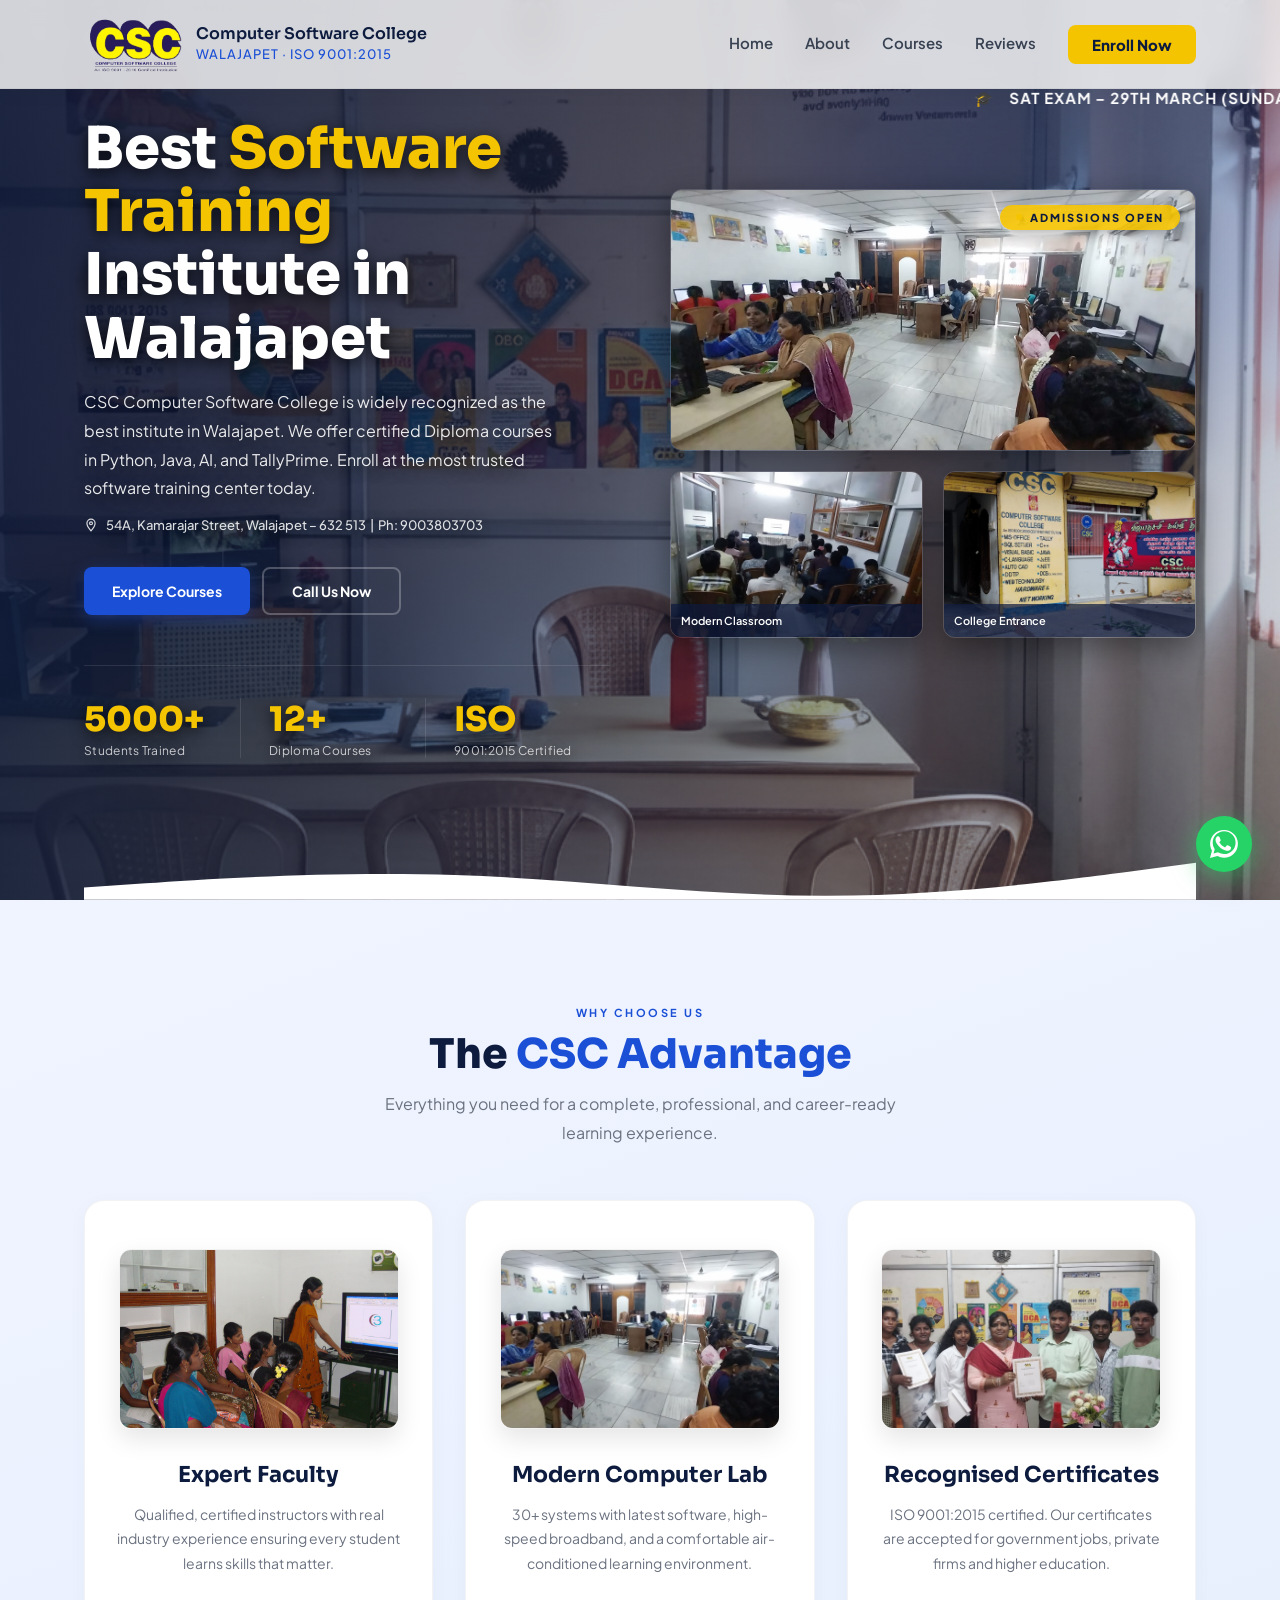
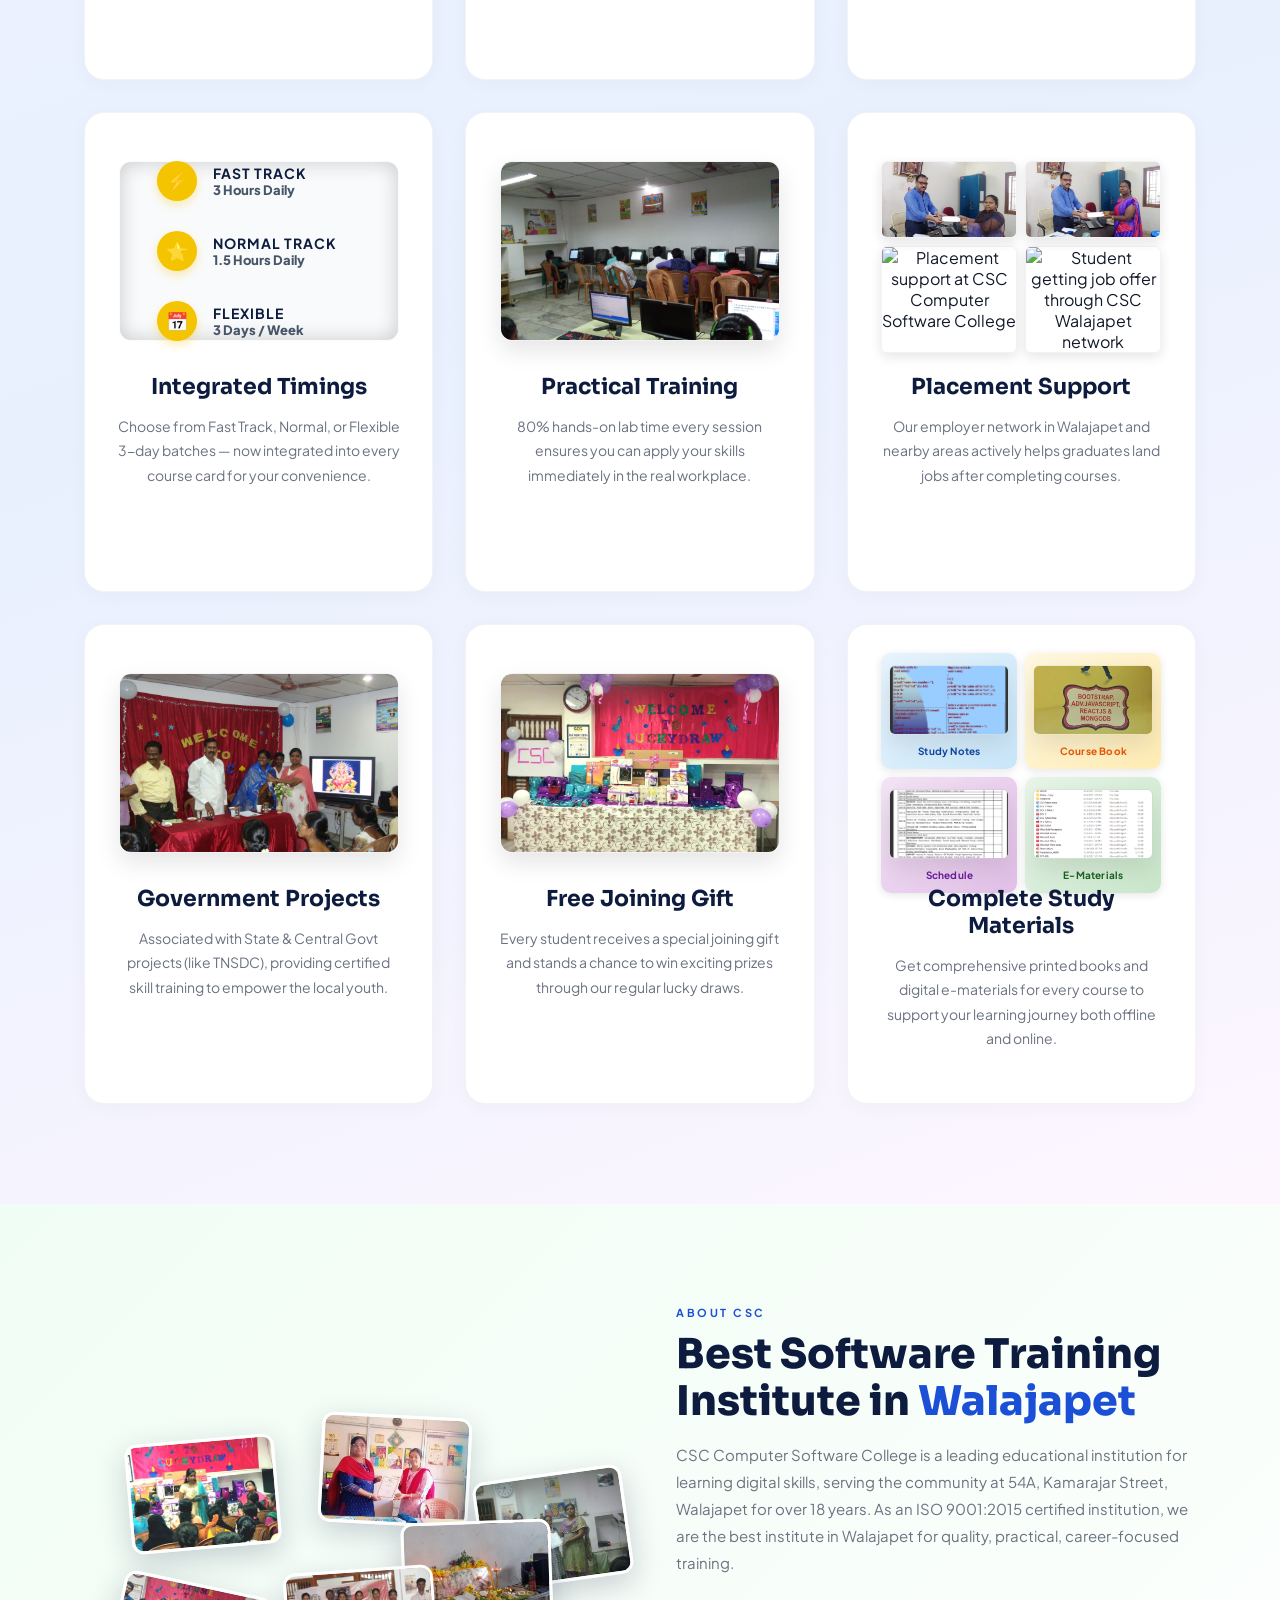
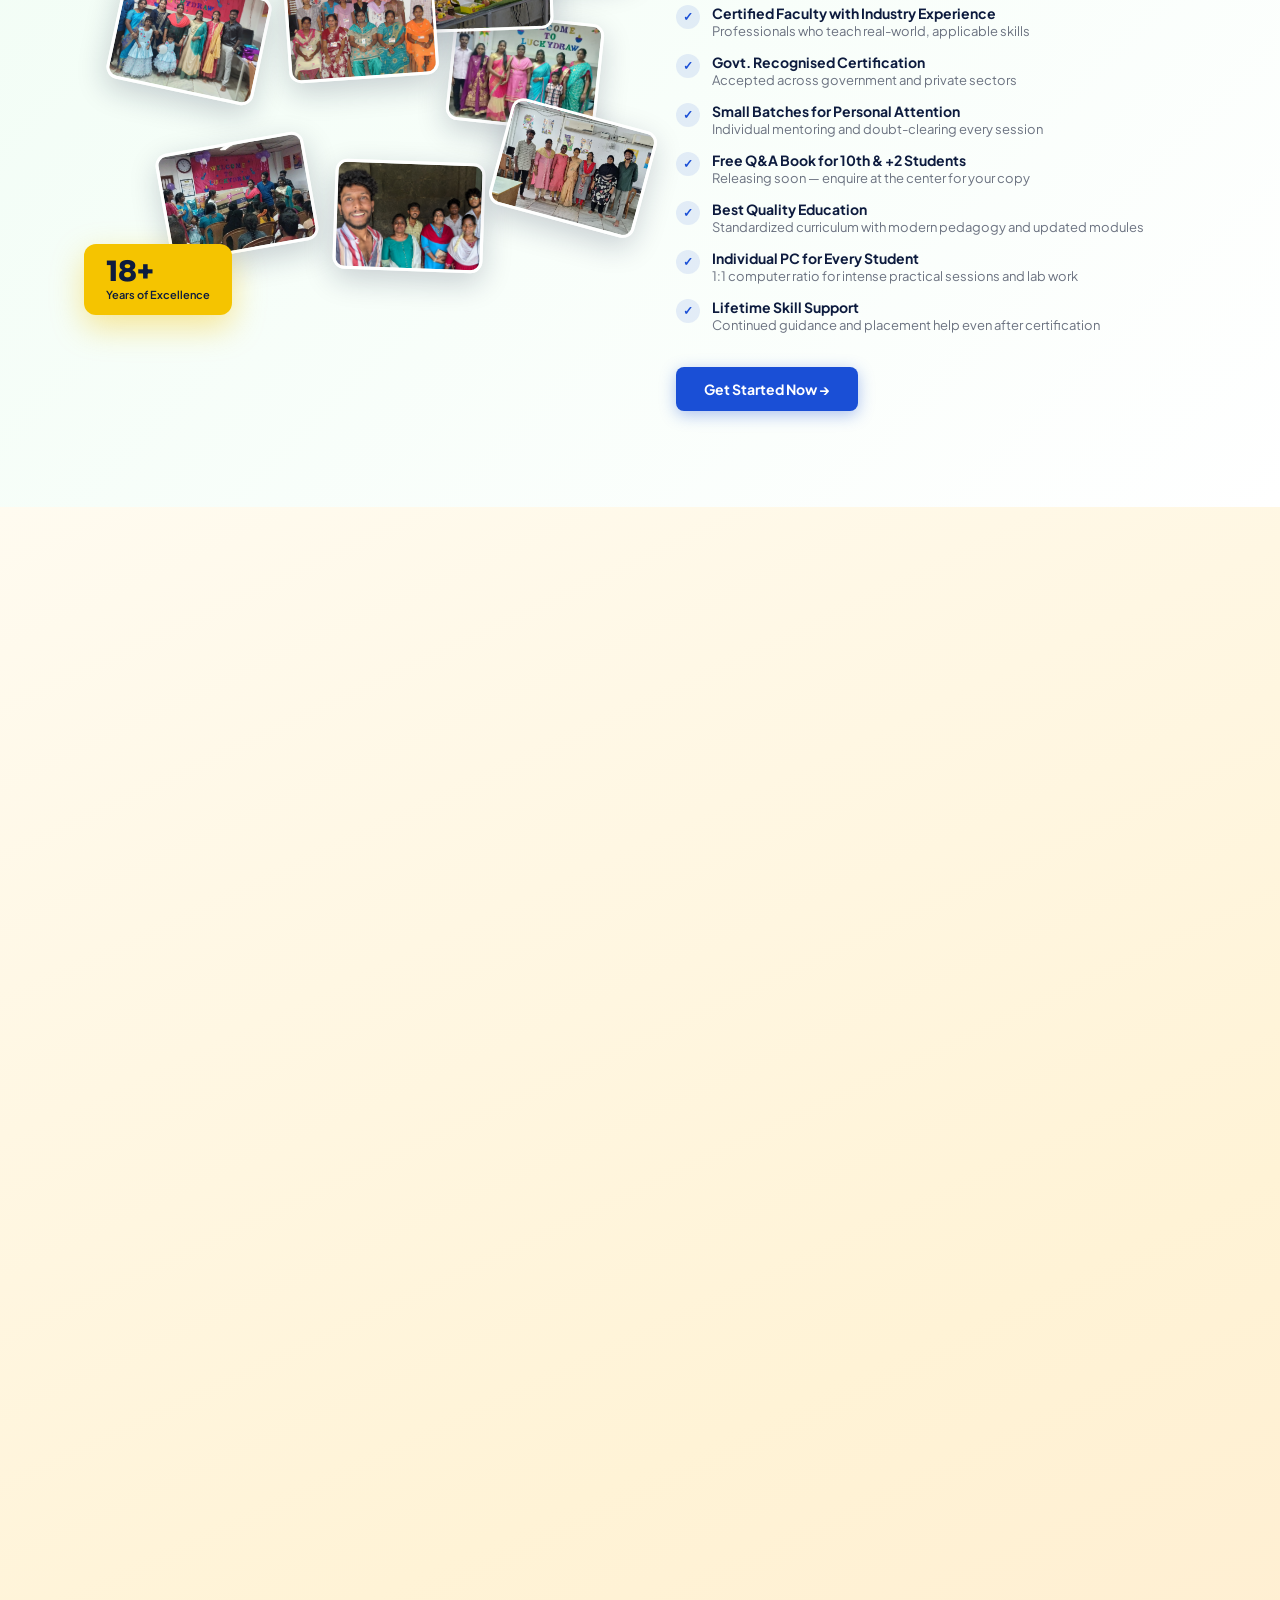
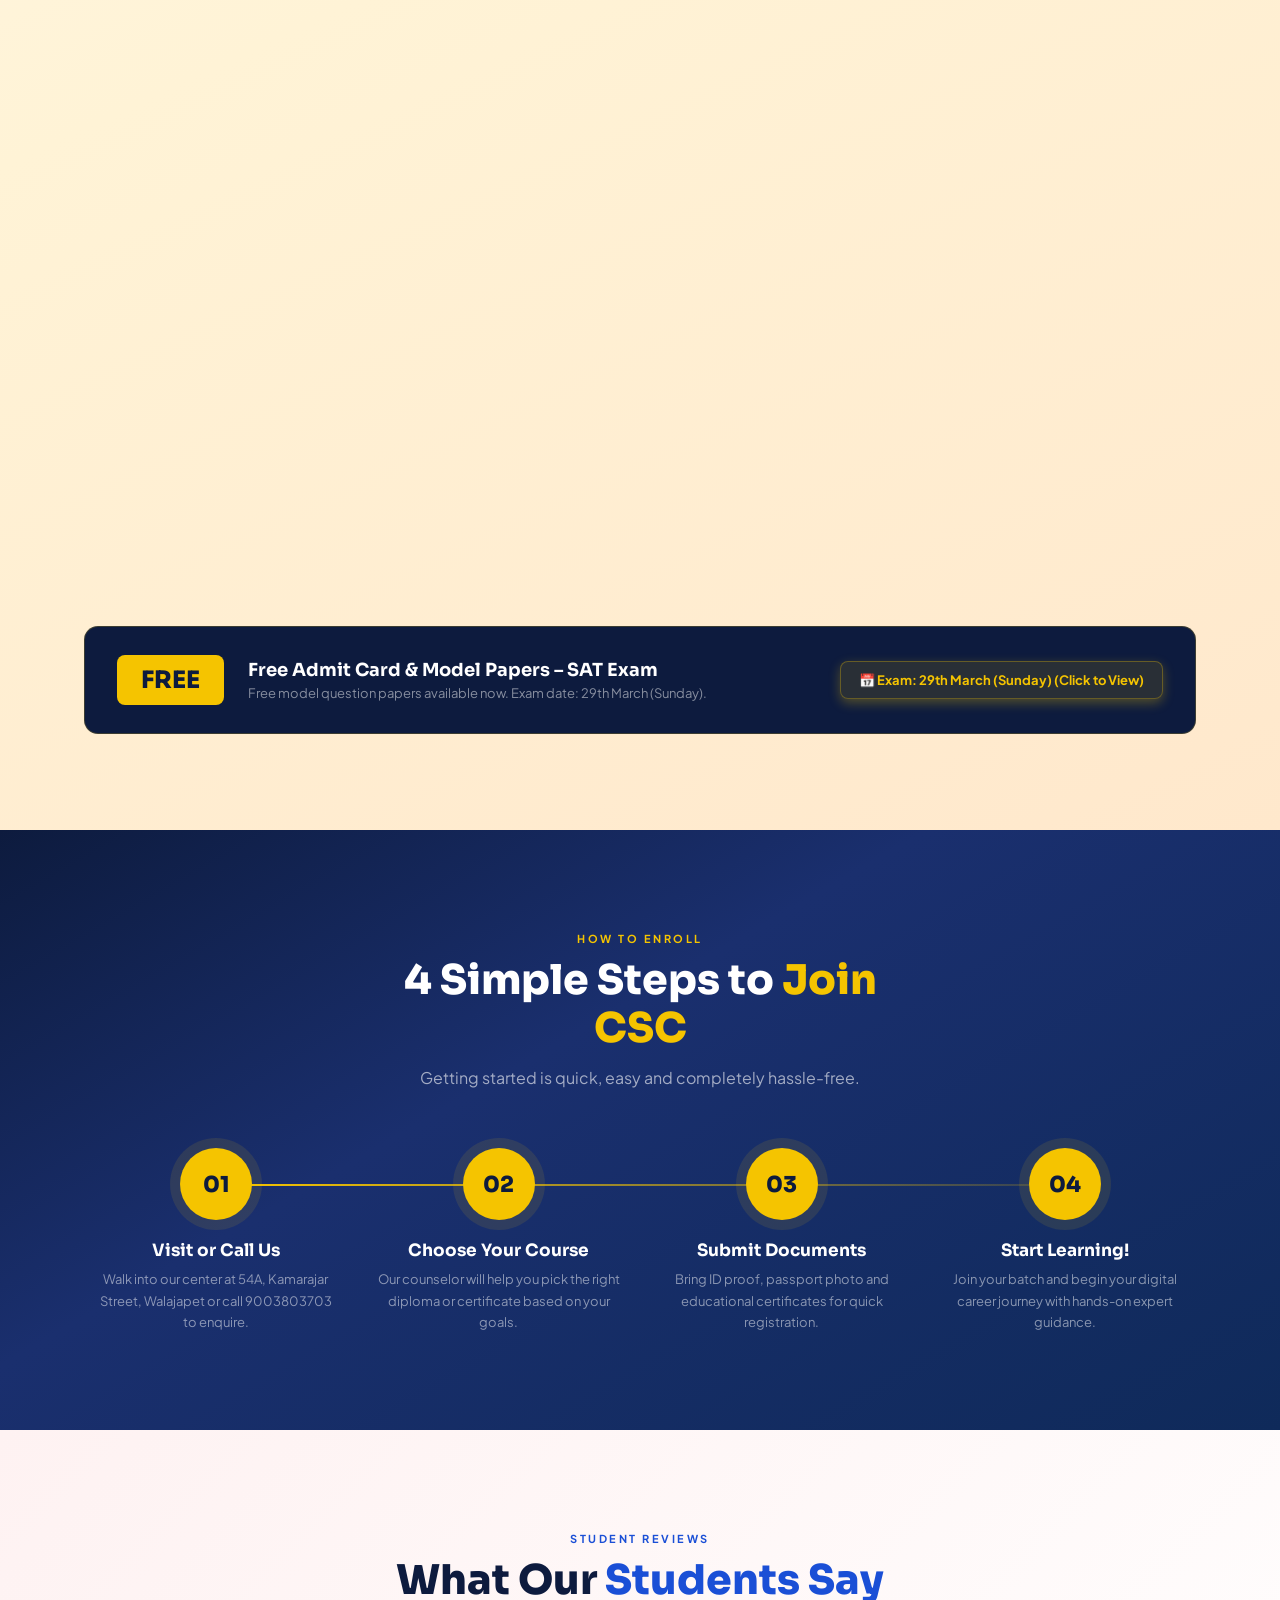
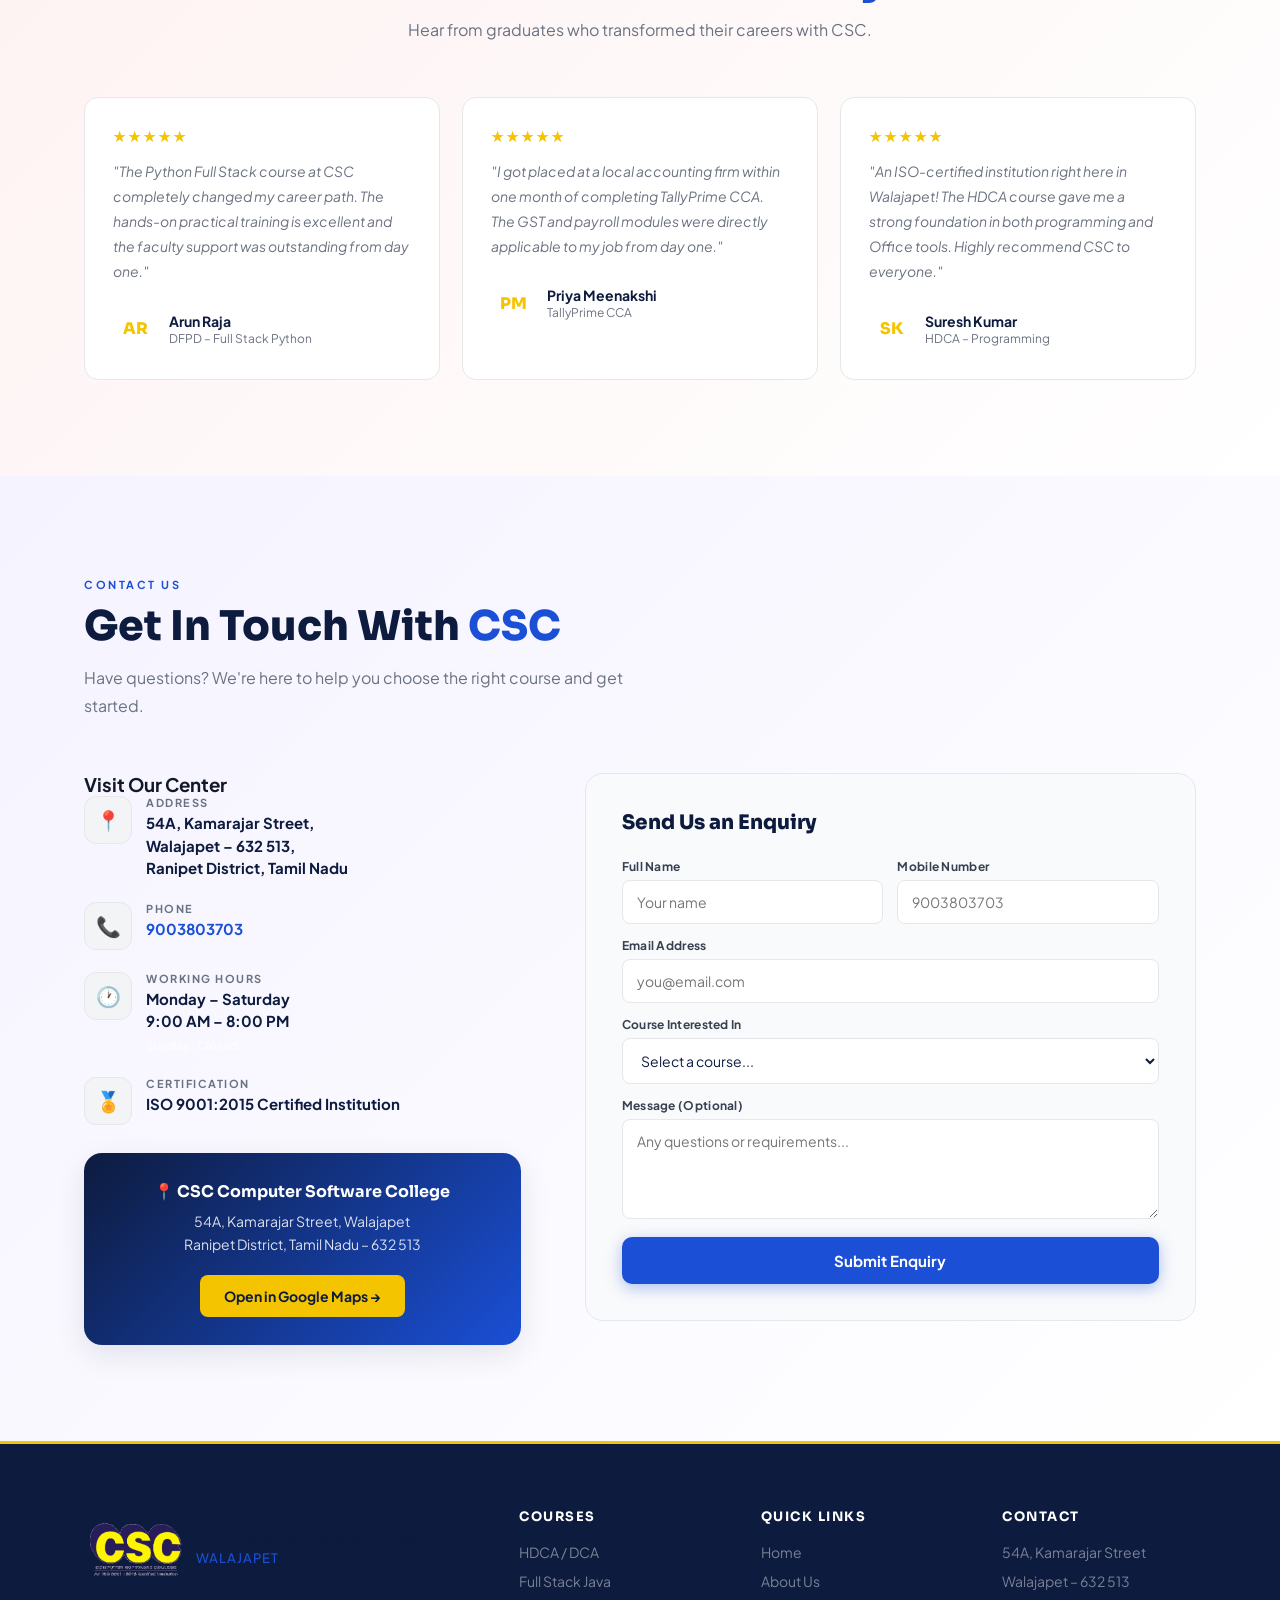
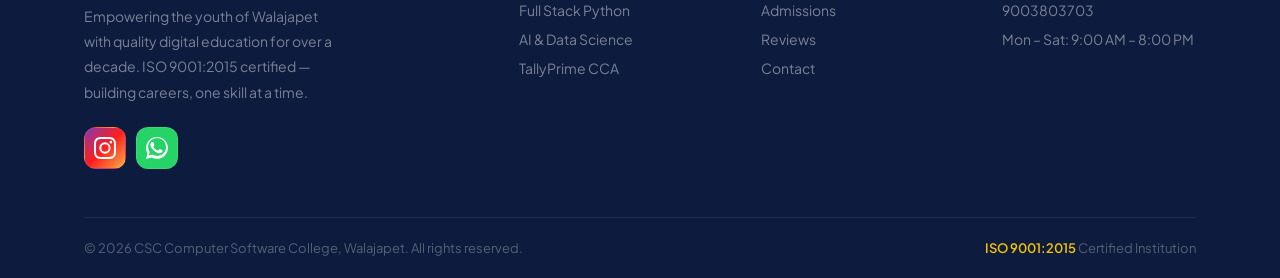
==== commit 073be4f1: "last" ====
--- a/index.html
+++ b/index.html
@@ -7,26 +7,26 @@
   <link rel="icon" type="image/png" href="assets/logo.png" />
 
   <!-- ═══ Primary SEO ═══ -->
-  <title>Best Software Training Institute in Ranipet & Walajapettai | CSC Walajapettai</title>
+  <title>Best Software Training Institute in Ranipet & Walajapet | CSC Walajapet</title>
   <meta name="description"
-    content="Looking for the best institute in Ranipet or Walajapettai? CSC Walajapettai is a leading software training institute and educational institution for learning Python, Java, Tally, and AI. ISO 9001:2015 certified." />
+    content="Looking for the best institute in Ranipet or Walajapet? CSC Walajapet is a leading software training institute and educational institution for learning Python, Java, Tally, and AI. ISO 9001:2015 certified." />
   <meta name="keywords"
-    content="best institute in Ranipet, best institute in Walajapettai, software training institute in Ranipet, software training institute in Walajapettai, educational institution for learning, Computer Software College Walajapettai, CSC Walajapettai, Python course Ranipet, Tally course Ranipet, IT diploma Ranipet, full stack developer course Tamil Nadu" />
+    content="best institute in Ranipet, best institute in Walajapet, software training institute in Ranipet, software training institute in Walajapet, educational institution for learning, Computer Software College Walajapet, CSC Walajapet, Python course Ranipet, Tally course Ranipet, IT diploma Ranipet, full stack developer course Tamil Nadu" />
   <meta name="robots" content="index, follow, max-snippet:-1, max-image-preview:large, max-video-preview:-1" />
-  <link rel="canonical" href="https://cscwalajapettai.in/" />
+  <link rel="canonical" href="https://cscWalajapet.in/" />
   <meta name="author" content="CSC Computer Software College" />
   <meta name="geo.region" content="IN-TN" />
-  <meta name="geo.placename" content="Walajapettai, Tamil Nadu, India" />
+  <meta name="geo.placename" content="Walajapet, Tamil Nadu, India" />
   <meta name="geo.position" content="12.9252;79.3686" />
   <meta name="ICBM" content="12.9252, 79.3686" />
 
   <!-- ═══ Open Graph (Facebook / WhatsApp) ═══ -->
   <meta property="og:type" content="website" />
-  <meta property="og:url" content="https://cscwalajapettai.in/" />
-  <meta property="og:title" content="Best Software Training Institute in Ranipet & Walajapettai | CSC" />
+  <meta property="og:url" content="https://cscWalajapet.in/" />
+  <meta property="og:title" content="Best Software Training Institute in Ranipet & Walajapet | CSC" />
   <meta property="og:description"
-    content="Looking for the best institute in Ranipet? CSC Walajapettai offers top software training and is a premier educational institution for learning IT skills." />
-  <meta property="og:image" content="https://cscwalajapettai.in/assets/Lab.jpeg" />
+    content="Looking for the best institute in Ranipet? CSC Walajapet offers top software training and is a premier educational institution for learning IT skills." />
+  <meta property="og:image" content="https://cscWalajapet.in/assets/Lab.jpeg" />
   <meta property="og:image:width" content="1200" />
   <meta property="og:image:height" content="630" />
   <meta property="og:site_name" content="CSC Computer Software College" />
@@ -34,10 +34,10 @@
 
   <!-- ═══ Twitter Card ═══ -->
   <meta name="twitter:card" content="summary_large_image" />
-  <meta name="twitter:title" content="CSC Computer Software College Walajapettai | Best IT Training" />
+  <meta name="twitter:title" content="CSC Computer Software College Walajapet | Best IT Training" />
   <meta name="twitter:description"
-    content="ISO 9001:2015 certified IT institute in Walajapettai. Python, Java, Tally, AI, Data Science courses. 5000+ students trained." />
-  <meta name="twitter:image" content="https://cscwalajapettai.in/assets/Lab.jpeg" />
+    content="ISO 9001:2015 certified IT institute in Walajapet. Python, Java, Tally, AI, Data Science courses. 5000+ students trained." />
+  <meta name="twitter:image" content="https://cscWalajapet.in/assets/Lab.jpeg" />
 
   <!-- ═══ LocalBusiness / EducationalOrg Structured Data (JSON-LD) ═══ -->
   <script type="application/ld+json">
@@ -45,16 +45,16 @@
     "@context": "https://schema.org",
     "@type": "EducationalOrganization",
     "name": "CSC Computer Software College",
-    "alternateName": "CSC Walajapettai",
-    "url": "https://cscwalajapettai.in/",
-    "logo": "https://cscwalajapettai.in/assets/logo.png",
-    "image": "https://cscwalajapettai.in/assets/Lab.jpeg",
-    "description": "CSC Walajapettai is the best software training institute in Ranipet & Walajapettai. A leading educational institution for learning Diploma and Certificate courses in Python, Java, AI, and TallyPrime.",
+    "alternateName": "CSC Walajapet",
+    "url": "https://cscWalajapet.in/",
+    "logo": "https://cscWalajapet.in/assets/logo.png",
+    "image": "https://cscWalajapet.in/assets/Lab.jpeg",
+    "description": "CSC Walajapet is the best software training institute in Ranipet & Walajapet. A leading educational institution for learning Diploma and Certificate courses in Python, Java, AI, and TallyPrime.",
     "telephone": "+919003803703",
     "address": {
       "@type": "PostalAddress",
       "streetAddress": "54A, Kamarajar Street",
-      "addressLocality": "Walajapettai",
+      "addressLocality": "Walajapet",
       "addressRegion": "Tamil Nadu",
       "postalCode": "632513",
       "addressCountry": "IN"
@@ -460,19 +460,25 @@
         height: 60px;
       }
 
-      .nav-logo-name {
-        font-size: 14px;
-      }
-
+      .nav-logo-badge {
+        width: 55px;
+        height: 55px;
+        margin-top: 0;
+        margin-bottom: 0;
+      }
+
+      .nav-logo-name,
       .nav-logo-sub {
         display: none;
       }
 
       .nav-logo-mobile-text {
-        display: inline;
-        font-size: 14px;
-        font-weight: 700;
+        display: block;
+        font-family: 'Sora', sans-serif;
+        font-size: 15px;
+        font-weight: 800;
         color: var(--navy);
+        letter-spacing: -0.2px;
       }
 
       .nav-links {
@@ -495,14 +501,92 @@
         right: 0;
       }
 
+      .sat-marquee {
+        top: 60px !important;
+      }
+
       .hamburger {
         display: flex;
       }
 
       /* Hero Mobile Adjustments */
       #hero {
-        padding-top: 40px;
+        padding-top: 10px;
         min-height: auto;
+      }
+
+      #nav {
+        display: none !important;
+      }
+
+      .mobile-hero-header {
+        display: flex !important;
+        align-items: center;
+        gap: 12px;
+        background: rgba(255, 255, 255, 0.98);
+        padding: 10px 15px;
+        border-radius: 0 0 12px 12px;
+        margin: -10px -10px 15px -10px;
+        box-shadow: 0 4px 15px rgba(0, 0, 0, 0.1);
+        z-index: 12;
+        position: relative;
+        border-bottom: 2px solid var(--yellow);
+      }
+
+      .mobile-hero-logo {
+        width: 45px;
+        height: 45px;
+      }
+
+      .mobile-hero-title {
+        font-family: 'Sora', sans-serif;
+        font-size: 16px;
+        font-weight: 800;
+        color: var(--navy);
+        margin: 0;
+        line-height: 1.2;
+      }
+
+      .floating-gallery {
+        display: none !important;
+      }
+
+      .sat-marquee {
+        top: 75px !important;
+      }
+
+      .mobile-menu-trigger {
+        display: flex !important;
+        position: fixed;
+        top: 15px;
+        right: 15px;
+        width: 40px;
+        height: 40px;
+        background: var(--yellow);
+        border-radius: 50%;
+        align-items: center;
+        justify-content: center;
+        z-index: 1002;
+        box-shadow: 0 4px 12px rgba(0, 0, 0, 0.2);
+        cursor: pointer;
+      }
+
+      /* Fixed footer text visibility */
+      .footer-bottom .wrap {
+        padding: 10px;
+      }
+
+      /* WhatsApp Mobile Adjustment */
+      .wa {
+        bottom: 20px !important;
+        right: 20px !important;
+        width: 50px !important;
+        height: 50px !important;
+      }
+
+      .wa svg {
+        width: 24px !important;
+        height: 24px !important;
       }
 
       .hero-inner {
@@ -581,6 +665,15 @@
       margin-bottom: 4px;
       border: 1px solid rgba(0, 0, 0, 0.05);
     }
+
+    /* Hide mobile elements on desktop */
+    .mobile-hero-header {
+      display: none;
+    }
+
+    .mobile-menu-trigger {
+      display: none;
+    }
   </style>
 </head>
 
@@ -596,7 +689,8 @@
           <div class="nav-logo-badge"><img src="assets/logo.png" alt="CSC Logo"></div>
           <div class="nav-logo-text">
             <span class="nav-logo-name">Computer Software College</span>
-            <span class="nav-logo-sub">Walajapettai · ISO 9001:2015</span>
+            <span class="nav-logo-sub">Walajapet · ISO 9001:2015</span>
+            <span class="nav-logo-mobile-text" style="display: none;">CSC Walajapet</span>
           </div>
         </a>
         <div class="nav-links" id="navLinks">
@@ -622,6 +716,22 @@
     style="padding-top:105px;position:relative;background: url('assets/Frontoffice.jpg') no-repeat center center / cover;">
     <div
       style="position:absolute;inset:0;background:linear-gradient(135deg,rgba(10,25,47,0.15) 0%,rgba(255,255,255,0.05) 100%);z-index:1;">
+    </div>
+
+    <!-- Mobile Header (Visible only on mobile via CSS) -->
+    <div class="wrap" style="position:relative; z-index:12;">
+      <div class="mobile-hero-header">
+        <img src="assets/logo.png" alt="CSC Logo" class="mobile-hero-logo">
+        <h1 class="mobile-hero-title">CSC Walajapet</h1>
+      </div>
+    </div>
+
+    <div class="mobile-menu-trigger" onclick="toggleMenu()">
+      <div class="hamburger toggle" style="display: flex; gap: 4px;">
+        <span style="width: 20px; height: 2px;"></span>
+        <span style="width: 20px; height: 2px;"></span>
+        <span style="width: 20px; height: 2px;"></span>
+      </div>
     </div>
     <marquee class="sat-marquee" scrollamount="10" onmouseover="this.stop();" onmouseout="this.start();"
       style="z-index:11;position:absolute;top:72px;left:0;">
@@ -650,10 +760,10 @@
         <!-- LEFT -->
         <div class="reveal">
           <h1 class="hero-h1">
-            Best <em>Software Training</em><br>Institute in Walajapettai
+            Best <em>Software Training</em><br>Institute in Walajapet
           </h1>
           <p class="hero-p">
-            CSC Computer Software College is widely recognized as the best institute in Walajapettai. We
+            CSC Computer Software College is widely recognized as the best institute in Walajapet. We
             offer certified Diploma courses in Python, Java, AI, and TallyPrime. Enroll at the most trusted software
             training center today.
           </p>
@@ -662,7 +772,7 @@
               <path d="M12 2C8.13 2 5 5.13 5 9c0 5.25 7 13 7 13s7-7.75 7-13c0-3.87-3.13-7-7-7z" />
               <circle cx="12" cy="9" r="2.5" />
             </svg>
-            54A, Kamarajar Street, Walajapettai – 632 513 &nbsp;|&nbsp; Ph: 9003803703
+            54A, Kamarajar Street, Walajapet – 632 513 &nbsp;|&nbsp; Ph: 9003803703
           </div>
           <div class="hero-btns">
             <a href="#courses" class="btn btn-blue">Explore Courses</a>
@@ -689,7 +799,7 @@
           <!-- Lab Image with Badge Overlaid -->
           <div
             style="position: relative; width: 100%; border-radius: 12px; overflow: hidden; box-shadow: 0 10px 30px rgba(0,0,0,0.4); border: 1px solid rgba(255,255,255,0.1);">
-            <img src="assets/Lab.jpeg" alt="Modern computer lab at CSC Computer Software College Walajapettai"
+            <img src="assets/Lab.jpeg" alt="Modern computer lab at CSC Computer Software College Walajapet"
               style="width: 100%; height: 260px; object-fit: cover; display: block;">
             <div class="hero-pill"
               style="position: absolute; top: 15px; right: 15px; margin: 0; background: rgba(245, 196, 0, 0.9); color: #0d1b3e; font-weight: 800; border: none; box-shadow: 0 4px 12px rgba(0,0,0,0.3);">
@@ -699,7 +809,7 @@
           <div style="display: grid; grid-template-columns: 1fr 1fr; gap: 20px; width: 100%;">
             <div
               style="position: relative; border-radius: 12px; overflow: hidden; box-shadow: 0 10px 30px rgba(0,0,0,0.4); border: 1px solid rgba(255,255,255,0.1);">
-              <img src="assets/Classroom.jpeg" alt="Well-equipped smart classroom at CSC Walajapettai"
+              <img src="assets/Classroom.jpeg" alt="Well-equipped smart classroom at CSC Walajapet"
                 style="width: 100%; height: 165px; object-fit: cover; display: block;">
               <div
                 style="position: absolute; bottom: 0; left: 0; right: 0; padding: 10px; background: rgba(13, 27, 62, 0.7); color: #fff; font-size: 11px; font-weight: 600;">
@@ -707,7 +817,7 @@
             </div>
             <div
               style="position: relative; border-radius: 12px; overflow: hidden; box-shadow: 0 10px 30px rgba(0,0,0,0.4); border: 1px solid rgba(255,255,255,0.1);">
-              <img src="assets/Frontlook.jpg" alt="Entrance of CSC Computer Software College in Walajapettai"
+              <img src="assets/Frontlook.jpg" alt="Entrance of CSC Computer Software College in Walajapet"
                 style="width: 100%; height: 165px; object-fit: cover; display: block;">
               <div
                 style="position: absolute; bottom: 0; left: 0; right: 0; padding: 10px; background: rgba(13, 27, 62, 0.7); color: #fff; font-size: 11px; font-weight: 600;">
@@ -739,14 +849,14 @@
       </div>
       <div class="why-grid">
         <div class="why-card reveal">
-          <div class="why-icon"><img src="assets/Faculty.jpeg" alt="Experienced faculty members at CSC Walajapettai">
+          <div class="why-icon"><img src="assets/Faculty.jpeg" alt="Experienced faculty members at CSC Walajapet">
           </div>
           <div class="why-title">Expert Faculty</div>
           <div class="why-desc">Qualified, certified instructors with real industry experience ensuring every student
             learns skills that matter.</div>
         </div>
         <div class="why-card reveal">
-          <div class="why-icon"><img src="assets/Lab.jpeg" alt="High-end computer lab facilities at CSC Walajapettai">
+          <div class="why-icon"><img src="assets/Lab.jpeg" alt="High-end computer lab facilities at CSC Walajapet">
           </div>
           <div class="why-title">Modern Computer Lab</div>
           <div class="why-desc">30+ systems with latest software, high-speed broadband, and a comfortable
@@ -754,7 +864,7 @@
         </div>
         <div class="why-card reveal">
           <div class="why-icon"><img src="assets/Certificate.jpeg"
-              alt="ISO 9001:2015 certified training certificate from CSC Walajapettai"></div>
+              alt="ISO 9001:2015 certified training certificate from CSC Walajapet"></div>
           <div class="why-title">Recognised Certificates</div>
           <div class="why-desc">ISO 9001:2015 certified. Our certificates are accepted for government jobs, private
             firms and higher education.</div>
@@ -791,7 +901,7 @@
         </div>
         <div class="why-card reveal">
           <div class="why-icon"><img src="assets/Practicle.jpeg"
-              alt="Hands-on practical computer training at CSC Walajapettai center"></div>
+              alt="Hands-on practical computer training at CSC Walajapet center"></div>
           <div class="why-title">Practical Training</div>
           <div class="why-desc">80% hands-on lab time every session ensures you can apply your skills immediately in the
             real workplace.</div>
@@ -799,26 +909,26 @@
         <div class="why-card reveal">
           <div class="why-icon">
             <div class="placement-grid">
-              <img src="assets/Placement1.jpeg" alt="Recent student placement from CSC Walajapettai">
-              <img src="assets/Placement2.jpeg" alt="Job success story from CSC Walajapettai computer institute">
+              <img src="assets/Placement1.jpeg" alt="Recent student placement from CSC Walajapet">
+              <img src="assets/Placement2.jpeg" alt="Job success story from CSC Walajapet computer institute">
               <img src="assets/Placement3.jpeg" alt="Placement support at CSC Computer Software College">
-              <img src="assets/placement4.jpeg" alt="Student getting job offer through CSC Walajapettai network">
+              <img src="assets/placement4.jpeg" alt="Student getting job offer through CSC Walajapet network">
             </div>
           </div>
           <div class="why-title">Placement Support</div>
-          <div class="why-desc">Our employer network in Walajapettai and nearby areas actively helps graduates land jobs
+          <div class="why-desc">Our employer network in Walajapet and nearby areas actively helps graduates land jobs
             after completing courses.</div>
         </div>
         <div class="why-card reveal">
           <div class="why-icon"><img src="assets/govt.jpeg"
-              alt="Government skill training projects at CSC Walajapettai (TNSDC)"></div>
+              alt="Government skill training projects at CSC Walajapet (TNSDC)"></div>
           <div class="why-title">Government Projects</div>
           <div class="why-desc">Associated with State & Central Govt projects (like TNSDC), providing certified skill
             training to empower the local youth.</div>
         </div>
         <div class="why-card reveal">
-          <div class="why-icon"><img src="assets/gifts.jpg"
-              alt="Free joining gifts for new students at CSC Walajapettai"></div>
+          <div class="why-icon"><img src="assets/gifts.jpg" alt="Free joining gifts for new students at CSC Walajapet">
+          </div>
           <div class="why-title">Free Joining Gift</div>
           <div class="why-desc">Every student receives a special joining gift and stands a chance to win exciting prizes
             through our regular lucky draws.</div>
@@ -875,23 +985,23 @@
         <!-- Visual -->
         <div class="about-visual reveal">
           <div class="floating-gallery">
-            <div class="fg-item"><img src="assets/add1.jpg" alt="CSC Walajapettai computer training lab gallery"></div>
+            <div class="fg-item"><img src="assets/add1.jpg" alt="CSC Walajapet computer training lab gallery"></div>
             <div class="fg-item"><img src="assets/certi.jpeg"
                 alt="Certification ceremony at CSC Computer Software College"></div>
-            <div class="fg-item"><img src="assets/add3.jpg" alt="Student learning session at CSC Walajapettai"></div>
-            <div class="fg-item"><img src="assets/add4.JPG" alt="Practical lab work at CSC Walajapettai center"></div>
-            <div class="fg-item"><img src="assets/add5.jpeg"
-                alt="Government project training gallery at CSC Walajapettai"></div>
-            <div class="fg-item"><img src="assets/add6.jpeg" alt="Student prize distribution event at CSC Walajapettai">
-            </div>
-            <div class="fg-item"><img src="assets/add7.jpg" alt="Success stories and placements at CSC Walajapettai">
-            </div>
-            <div class="fg-item"><img src="assets/add8.jpeg" alt="CSC Walajapettai college building front view gallery">
-            </div>
-            <div class="fg-item"><img src="assets/add9.jpeg" alt="Front office and enquiry desk at CSC Walajapettai">
+            <div class="fg-item"><img src="assets/add3.jpg" alt="Student learning session at CSC Walajapet"></div>
+            <div class="fg-item"><img src="assets/add4.JPG" alt="Practical lab work at CSC Walajapet center"></div>
+            <div class="fg-item"><img src="assets/add5.jpeg" alt="Government project training gallery at CSC Walajapet">
+            </div>
+            <div class="fg-item"><img src="assets/add6.jpeg" alt="Student prize distribution event at CSC Walajapet">
+            </div>
+            <div class="fg-item"><img src="assets/add7.jpg" alt="Success stories and placements at CSC Walajapet">
+            </div>
+            <div class="fg-item"><img src="assets/add8.jpeg" alt="CSC Walajapet college building front view gallery">
+            </div>
+            <div class="fg-item"><img src="assets/add9.jpeg" alt="Front office and enquiry desk at CSC Walajapet">
             </div>
             <div class="fg-item"><img src="assets/add10.jpeg"
-                alt="ISO 9001:2015 certification display at CSC Walajapettai"></div>
+                alt="ISO 9001:2015 certification display at CSC Walajapet"></div>
           </div>
           <div class="av-badge">
             <div class="av-badge-n">18+</div>
@@ -901,10 +1011,10 @@
         <!-- Text -->
         <div class="about-text reveal">
           <span class="label">About CSC</span>
-          <h2>Best Software Training Institute in <span class="accent"> Walajapettai</span></h2>
+          <h2>Best Software Training Institute in <span class="accent"> Walajapet</span></h2>
           <p>CSC Computer Software College is a leading educational institution for learning digital skills, serving the
-            community at 54A, Kamarajar Street, Walajapettai for over 18 years. As an ISO 9001:2015 certified
-            institution, we are the best institute in Walajapettai for quality, practical, career-focused training.</p>
+            community at 54A, Kamarajar Street, Walajapet for over 18 years. As an ISO 9001:2015 certified
+            institution, we are the best institute in Walajapet for quality, practical, career-focused training.</p>
           <div class="check-list">
             <div class="check-item">
               <div class="check-dot">✓</div>
@@ -972,7 +1082,7 @@
           <span class="label">Courses Offered</span>
           <h2>Our Diploma &amp; <span class="accent">Certificate Courses</span></h2>
         </div>
-        <a href="#register" class="btn btn-blue">Enroll Now →</a>
+        <a href="#contact" class="btn btn-blue">Enroll Now →</a>
       </div>
 
       <div class="courses-grid">
@@ -996,7 +1106,7 @@
               </div>
             </div>
 
-            <div class="cc-footer"><span class="cc-type">Diploma</span><a href="#register" class="cc-btn">Enroll →</a>
+            <div class="cc-footer"><span class="cc-type">Diploma</span><a href="#contact" class="cc-btn">Enroll →</a>
             </div>
           </div>
         </div>
@@ -1022,7 +1132,7 @@
 
             <button class="cc-syllabus-btn" onclick="openSyllabus('HDCA Programming')">View Course Schedule</button>
 
-            <div class="cc-footer"><span class="cc-type">Diploma</span><a href="#register" class="cc-btn">Enroll →</a>
+            <div class="cc-footer"><span class="cc-type">Diploma</span><a href="#contact" class="cc-btn">Enroll →</a>
             </div>
           </div>
         </div>
@@ -1045,7 +1155,7 @@
               </div>
             </div>
 
-            <div class="cc-footer"><span class="cc-type">Diploma</span><a href="#register" class="cc-btn">Enroll →</a>
+            <div class="cc-footer"><span class="cc-type">Diploma</span><a href="#contact" class="cc-btn">Enroll →</a>
             </div>
           </div>
         </div>
@@ -1070,7 +1180,7 @@
 
             <button class="cc-syllabus-btn" onclick="openSyllabus('DCA Python')">View Course Schedule</button>
 
-            <div class="cc-footer"><span class="cc-type">Diploma</span><a href="#register" class="cc-btn">Enroll →</a>
+            <div class="cc-footer"><span class="cc-type">Diploma</span><a href="#contact" class="cc-btn">Enroll →</a>
             </div>
           </div>
         </div>
@@ -1094,7 +1204,7 @@
               </div>
             </div>
 
-            <div class="cc-footer"><span class="cc-type">Diploma</span><a href="#register" class="cc-btn">Enroll →</a>
+            <div class="cc-footer"><span class="cc-type">Diploma</span><a href="#contact" class="cc-btn">Enroll →</a>
             </div>
           </div>
         </div>
@@ -1116,7 +1226,7 @@
                 <span class="cc-t-badge">📅 Flexible 3 Days</span>
               </div>
             </div>
-            <div class="cc-footer"><span class="cc-type">Diploma</span><a href="#register" class="cc-btn">Enroll →</a>
+            <div class="cc-footer"><span class="cc-type">Diploma</span><a href="#contact" class="cc-btn">Enroll →</a>
             </div>
           </div>
         </div>
@@ -1140,7 +1250,7 @@
               </div>
             </div>
 
-            <div class="cc-footer"><span class="cc-type">Diploma</span><a href="#register" class="cc-btn">Enroll →</a>
+            <div class="cc-footer"><span class="cc-type">Diploma</span><a href="#contact" class="cc-btn">Enroll →</a>
             </div>
           </div>
         </div>
@@ -1162,7 +1272,7 @@
                 <span class="cc-t-badge">📅 Flexible 3 Days</span>
               </div>
             </div>
-            <div class="cc-footer"><span class="cc-type">Diploma</span><a href="#register" class="cc-btn">Enroll →</a>
+            <div class="cc-footer"><span class="cc-type">Diploma</span><a href="#contact" class="cc-btn">Enroll →</a>
             </div>
           </div>
         </div>
@@ -1288,7 +1398,7 @@
         <div class="step reveal">
           <div class="step-circle">01</div>
           <div class="step-title">Visit or Call Us</div>
-          <div class="step-desc">Walk into our center at 54A, Kamarajar Street, Walajapettai or call 9003803703 to
+          <div class="step-desc">Walk into our center at 54A, Kamarajar Street, Walajapet or call 9003803703 to
             enquire.</div>
         </div>
         <div class="step reveal">
@@ -1350,7 +1460,7 @@
         </div>
         <div class="review-card reveal">
           <div class="r-stars">★★★★★</div>
-          <p class="r-text">"An ISO-certified institution right here in Walajapettai! The HDCA course gave me a strong
+          <p class="r-text">"An ISO-certified institution right here in Walajapet! The HDCA course gave me a strong
             foundation in both programming and Office tools. Highly recommend CSC to everyone."</p>
           <div class="r-person">
             <div class="r-avatar">SK</div>
@@ -1471,7 +1581,7 @@
             <div class="ci-icon">📍</div>
             <div>
               <div class="ci-lbl">Address</div>
-              <div class="ci-val">54A, Kamarajar Street,<br>Walajapettai – 632 513,<br>Ranipet District, Tamil Nadu
+              <div class="ci-val">54A, Kamarajar Street,<br>Walajapet – 632 513,<br>Ranipet District, Tamil Nadu
               </div>
             </div>
           </div>
@@ -1501,10 +1611,10 @@
           </div>
           <div class="map-box">
             <div class="map-box-title">📍 CSC Computer Software College</div>
-            <div class="map-box-addr">54A, Kamarajar Street, Walajapettai<br>Ranipet District, Tamil Nadu – 632 513
-            </div>
-            <a href="https://maps.google.com/?q=Walajapettai+54A+Kamarajar+Street" target="_blank"
-              class="map-box-btn">Open in Google Maps →</a>
+            <div class="map-box-addr">54A, Kamarajar Street, Walajapet<br>Ranipet District, Tamil Nadu – 632 513
+            </div>
+            <a href="https://maps.app.goo.gl/K7zXuDEKyEPQdQTV9" target="_blank" class="map-box-btn">Open
+              in Google Maps →</a>
           </div>
         </div>
 
@@ -1552,20 +1662,32 @@
       <div class="footer-grid">
         <div class="f-about">
           <a href="#" class="nav-logo">
-            <div class="nav-logo-badge"><img src="assets/logo.png"
-                alt="CSC Computer Software College Walajapettai Logo"></div>
+            <div class="nav-logo-badge"><img src="assets/logo.png" alt="CSC Computer Software College Walajapet Logo">
+            </div>
             <div>
               <span class="nav-logo-name">Computer Software College</span>
-              <span class="nav-logo-sub">Walajapettai</span>
+              <span class="nav-logo-sub">Walajapet</span>
             </div>
           </a>
-          <p>Empowering the youth of Walajapettai with quality digital education for over a decade. ISO 9001:2015
+          <p>Empowering the youth of Walajapet with quality digital education for over a decade. ISO 9001:2015
             certified — building careers, one skill at a time.</p>
           <div class="f-social">
-            <a href="#" title="Facebook" aria-label="Facebook">FB</a>
-            <a href="#" title="LinkedIn" aria-label="LinkedIn">in</a>
-            <a href="https://wa.me/919003803703" title="WhatsApp" aria-label="WhatsApp">WA</a>
-            <a href="#" title="YouTube" aria-label="YouTube">YT</a>
+            <!-- Instagram -->
+            <a href="https://www.instagram.com/csc_walajapet/" title="Instagram" aria-label="CSC Walajapet on Instagram"
+              style="display:inline-flex;align-items:center;justify-content:center;width:42px;height:42px;border-radius:12px;background:linear-gradient(135deg,#833ab4,#fd1d1d,#fcb045);color:#fff;transition:0.3s;text-decoration:none;">
+              <svg xmlns="http://www.w3.org/2000/svg" width="22" height="22" fill="currentColor" viewBox="0 0 16 16">
+                <path
+                  d="M8 0C5.829 0 5.556.01 4.703.048 3.85.088 3.269.222 2.76.42a3.917 3.917 0 0 0-1.417.923A3.927 3.927 0 0 0 .42 2.76C.222 3.268.087 3.85.048 4.7.01 5.555 0 5.827 0 8.001c0 2.172.01 2.444.048 3.297.04.852.174 1.433.372 1.942.205.526.478.972.923 1.417.444.445.89.719 1.416.923.51.198 1.09.333 1.942.372C5.555 15.99 5.827 16 8 16s2.444-.01 3.298-.048c.851-.04 1.434-.174 1.943-.372a3.916 3.916 0 0 0 1.416-.923c.445-.445.718-.891.923-1.417.197-.509.332-1.09.372-1.942C15.99 10.445 16 10.173 16 8s-.01-2.445-.048-3.299c-.04-.851-.175-1.433-.372-1.941a3.926 3.926 0 0 0-.923-1.417A3.911 3.911 0 0 0 13.24.42c-.51-.198-1.092-.333-1.943-.372C10.443.01 10.172 0 7.998 0h.003zm-.717 1.442h.718c2.136 0 2.389.007 3.232.046.78.035 1.204.166 1.486.275.373.145.64.319.92.599.28.28.453.546.598.92.11.281.24.705.275 1.485.039.843.047 1.096.047 3.231s-.008 2.389-.047 3.232c-.035.78-.166 1.203-.275 1.485a2.47 2.47 0 0 1-.599.919c-.28.28-.546.453-.92.598-.28.11-.704.24-1.485.276-.843.038-1.096.047-3.232.047s-2.39-.009-3.233-.047c-.78-.036-1.203-.166-1.485-.276a2.478 2.478 0 0 1-.92-.598 2.48 2.48 0 0 1-.6-.92c-.109-.281-.24-.705-.275-1.485-.038-.843-.046-1.096-.046-3.233 0-2.136.008-2.388.046-3.231.036-.78.166-1.204.276-1.486.145-.373.319-.64.599-.92.28-.28.546-.453.92-.598.282-.11.705-.24 1.485-.276.738-.034 1.024-.044 2.515-.045v.002zm4.988 1.328a.96.96 0 1 0 0 1.92.96.96 0 0 0 0-1.92zm-4.27 1.122a4.109 4.109 0 1 0 0 8.217 4.109 4.109 0 0 0 0-8.217zm0 1.441a2.667 2.667 0 1 1 0 5.334 2.667 2.667 0 0 1 0-5.334z" />
+              </svg>
+            </a>
+            <!-- WhatsApp -->
+            <a href="https://wa.me/919003803703" title="WhatsApp" aria-label="Chat with CSC on WhatsApp"
+              style="display:inline-flex;align-items:center;justify-content:center;width:42px;height:42px;border-radius:12px;background:#25d366;color:#fff;transition:0.3s;text-decoration:none;">
+              <svg xmlns="http://www.w3.org/2000/svg" width="22" height="22" fill="currentColor" viewBox="0 0 16 16">
+                <path
+                  d="M13.601 2.326A7.854 7.854 0 0 0 7.994 0C3.627 0 .068 3.558.064 7.926c0 1.399.366 2.76 1.06 3.965l-1.127 4.116 4.213-1.105a7.86 7.86 0 0 0 3.793.978h.004c4.368 0 7.926-3.559 7.93-7.93a7.855 7.855 0 0 0-2.271-5.624zm-5.607 11.366A6.554 6.554 0 0 1 4.78 12.871l-.248-.147-2.497.655.666-2.433-.162-.257a6.529 6.529 0 0 1-1.002-3.46c0-3.605 2.933-6.538 6.541-6.538 1.747 0 3.39.68 4.621 1.911a6.505 6.505 0 0 1 1.91 4.621c-.004 3.607-2.936 6.54-6.54 6.54zM11.557 9.492c-.218-.109-1.29-.636-1.49-.709-.199-.072-.344-.109-.49.109-.145.218-.563.709-.69.854-.127.146-.255.163-.473.054-.218-.109-.92-.34-1.752-1.082-.647-.578-1.083-1.291-1.21-1.509-.127-.218-.014-.335.095-.444.098-.099.218-.255.327-.382.109-.127.146-.218.218-.364.072-.146.036-.273-.018-.382-.055-.109-.49-1.182-.672-1.62-.176-.425-.37-.367-.49-.373-.127-.006-.272-.007-.417-.007s-.382.054-.582.273c-.2.218-.764.746-.764 1.819 0 1.072.782 2.108.89 2.254.109.146 1.541 2.353 3.733 3.301.521.226.927.361 1.243.462.523.167.997.143 1.373.088.42-.062 1.29-.527 1.473-1.036.182-.509.182-.945.127-1.036-.055-.091-.2-.146-.418-.255z" />
+              </svg>
+            </a>
           </div>
         </div>
         <div class="f-col">
@@ -1592,14 +1714,14 @@
           <h4>Contact</h4>
           <ul>
             <li><a href="#">54A, Kamarajar Street</a></li>
-            <li><a href="#">Walajapettai – 632 513</a></li>
+            <li><a href="#">Walajapet – 632 513</a></li>
             <li><a href="tel:9003803703">9003803703</a></li>
             <li><a href="#">Mon – Sat: 9:00 AM – 8:00 PM</a></li>
           </ul>
         </div>
       </div>
       <div class="footer-bottom">
-        <div>© 2026 CSC Computer Software College, Walajapettai. All rights reserved.</div>
+        <div>© 2026 CSC Computer Software College, Walajapet. All rights reserved.</div>
         <div><b>ISO 9001:2015</b> Certified Institution</div>
       </div>
     </div>
@@ -1832,8 +1954,4 @@
   </script>
 </body>
 
-</html>
-
-// Previous scripts...
-
 </html>
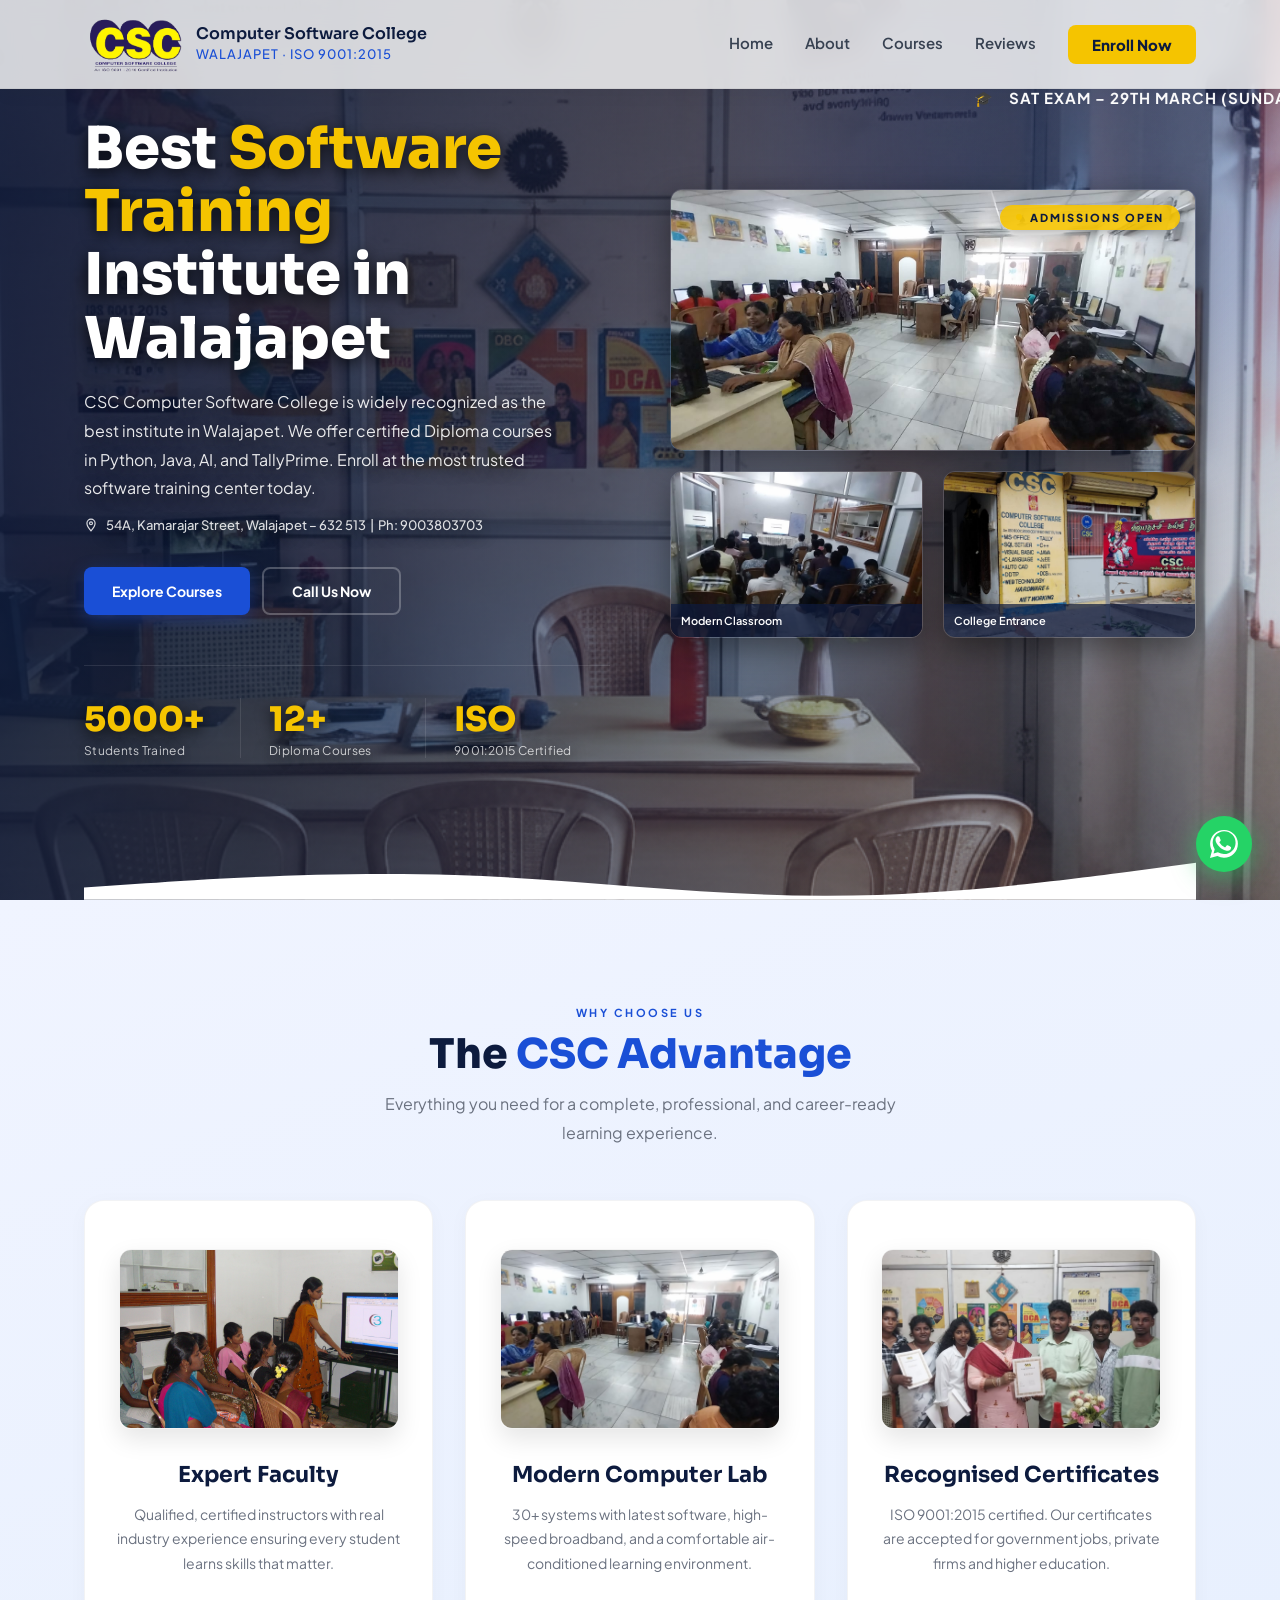
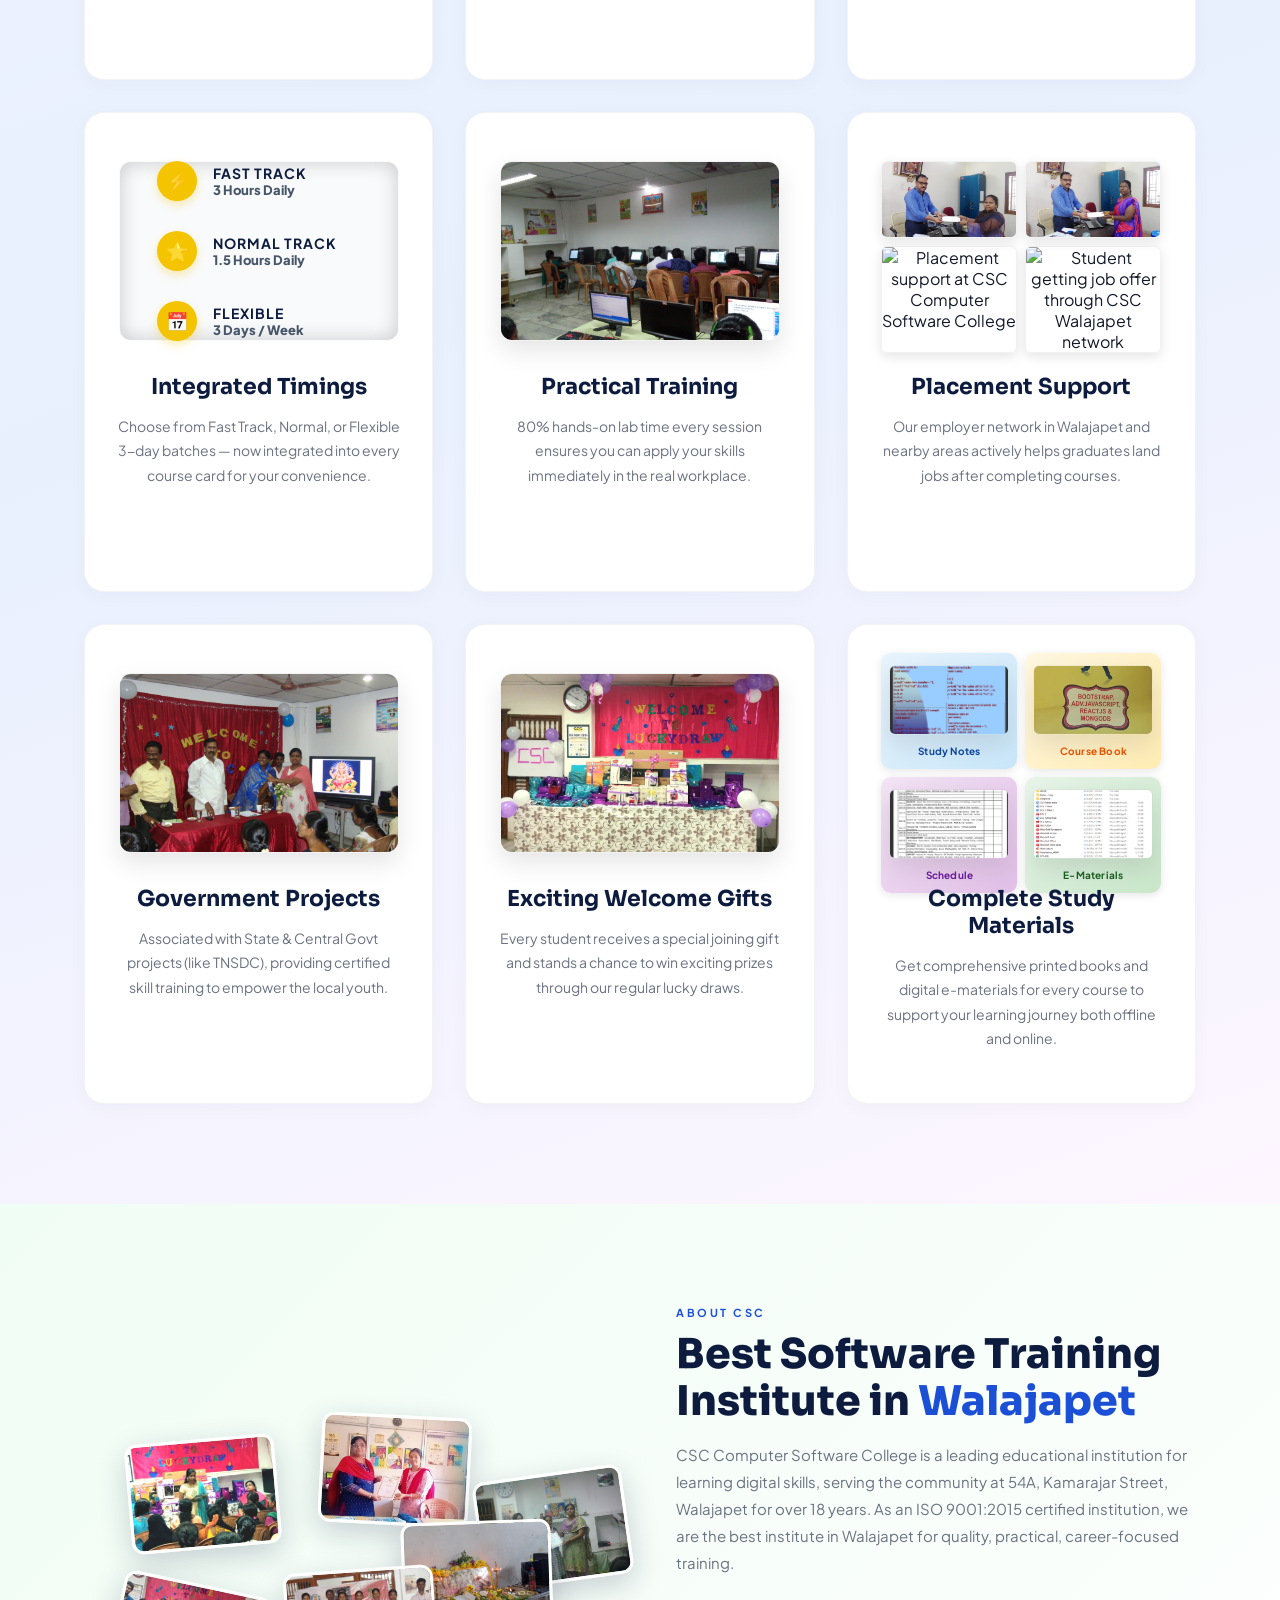
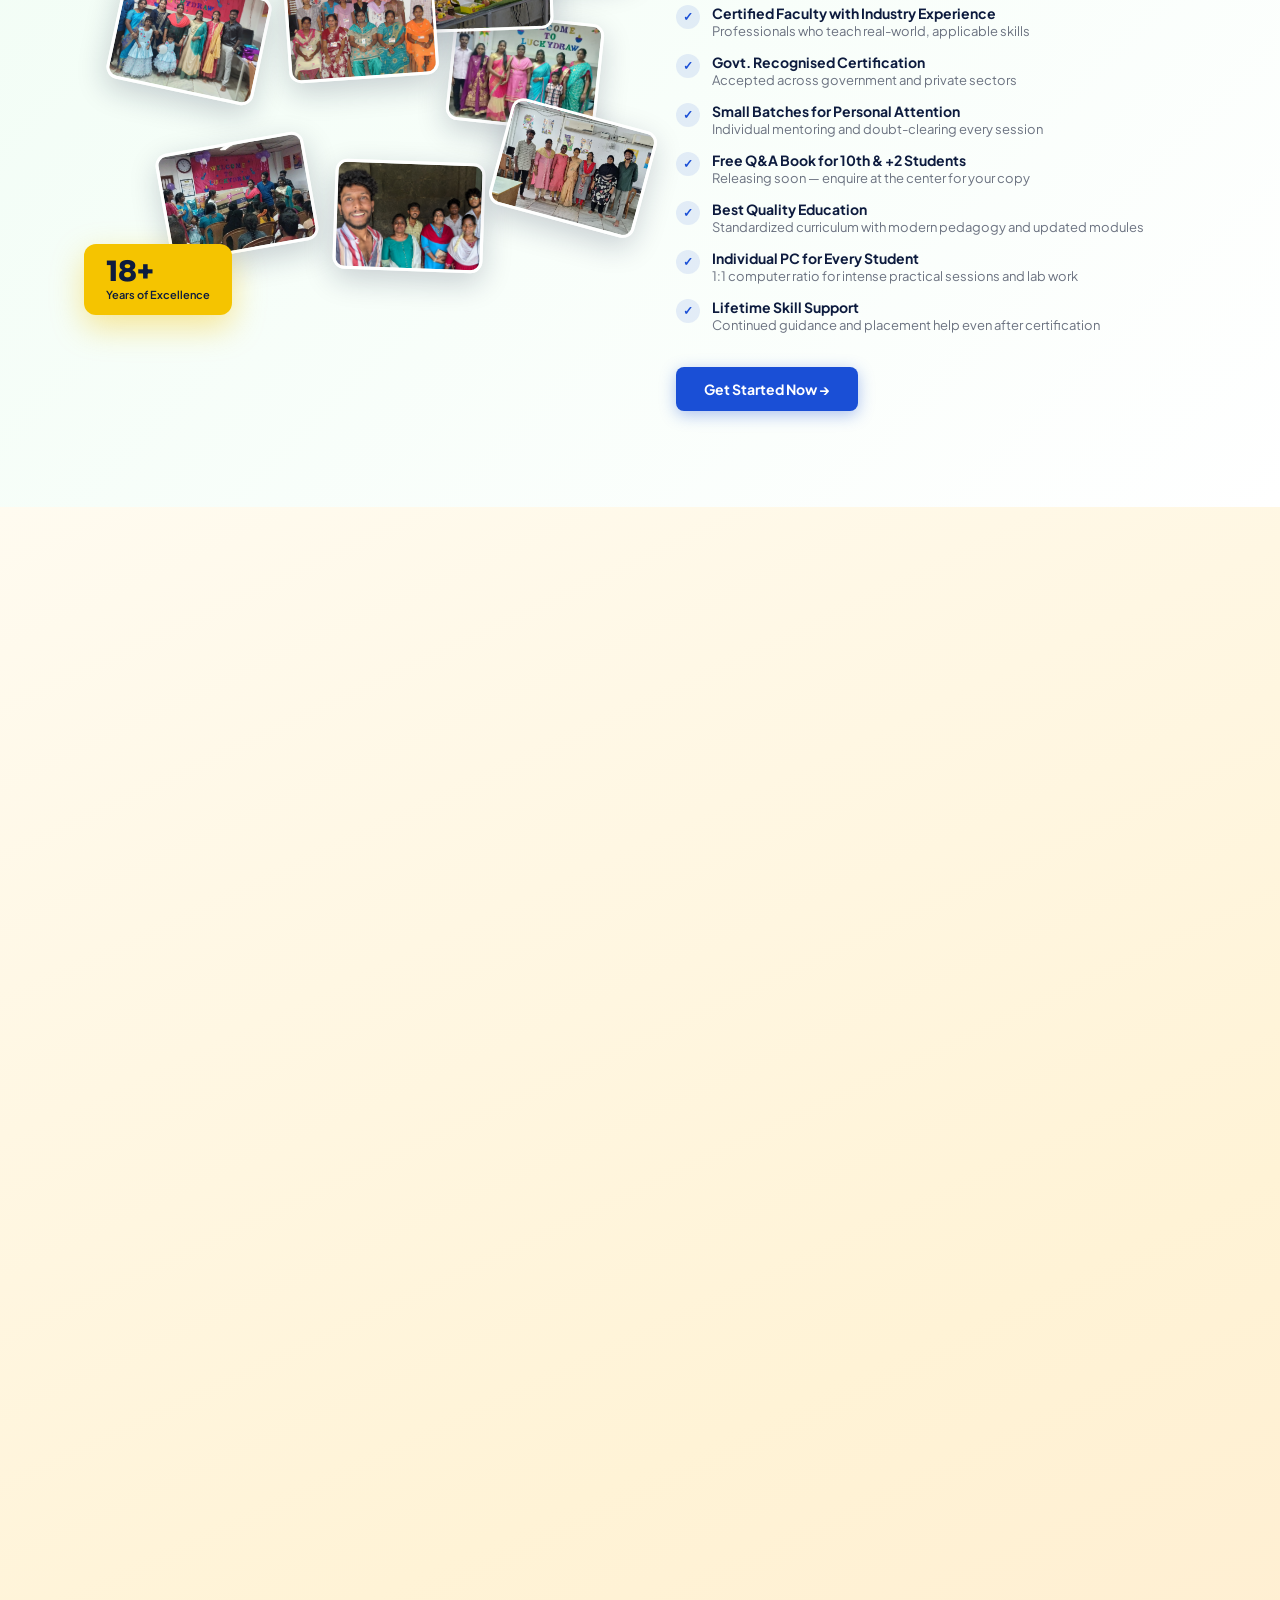
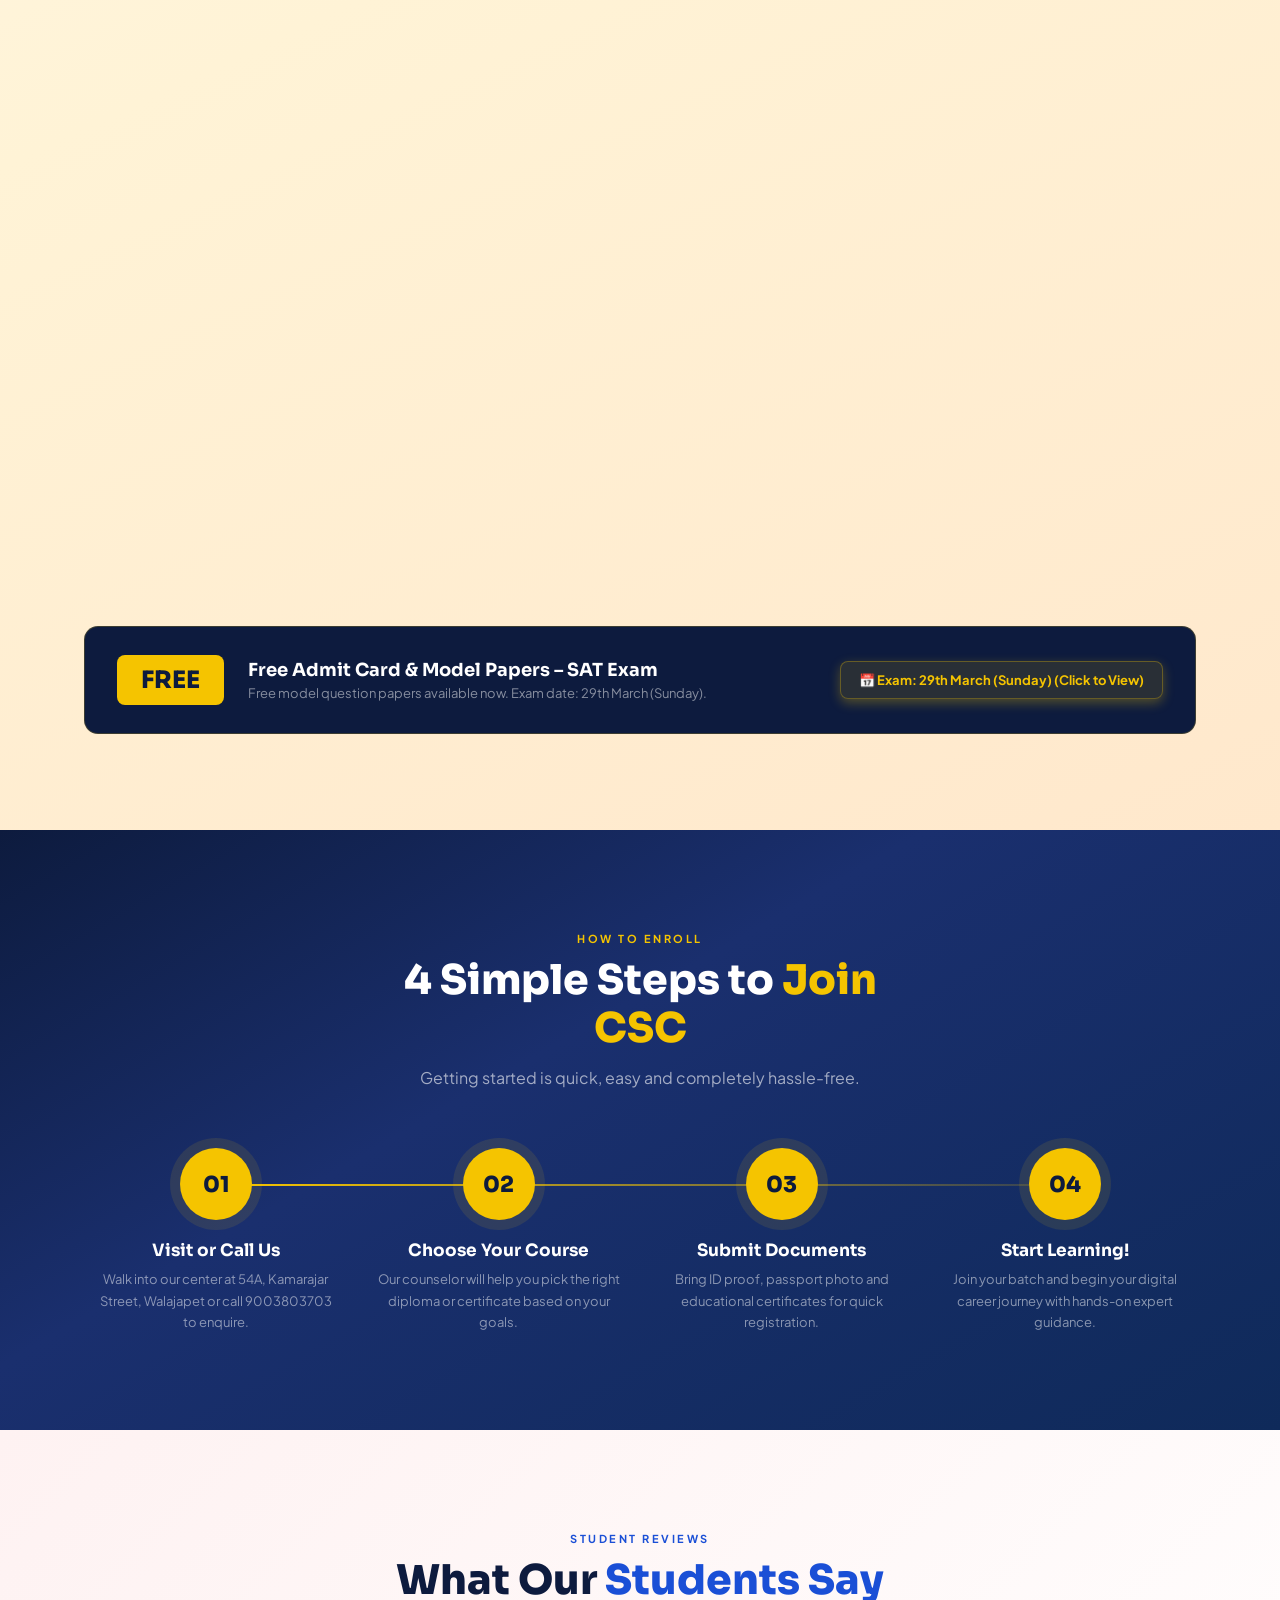
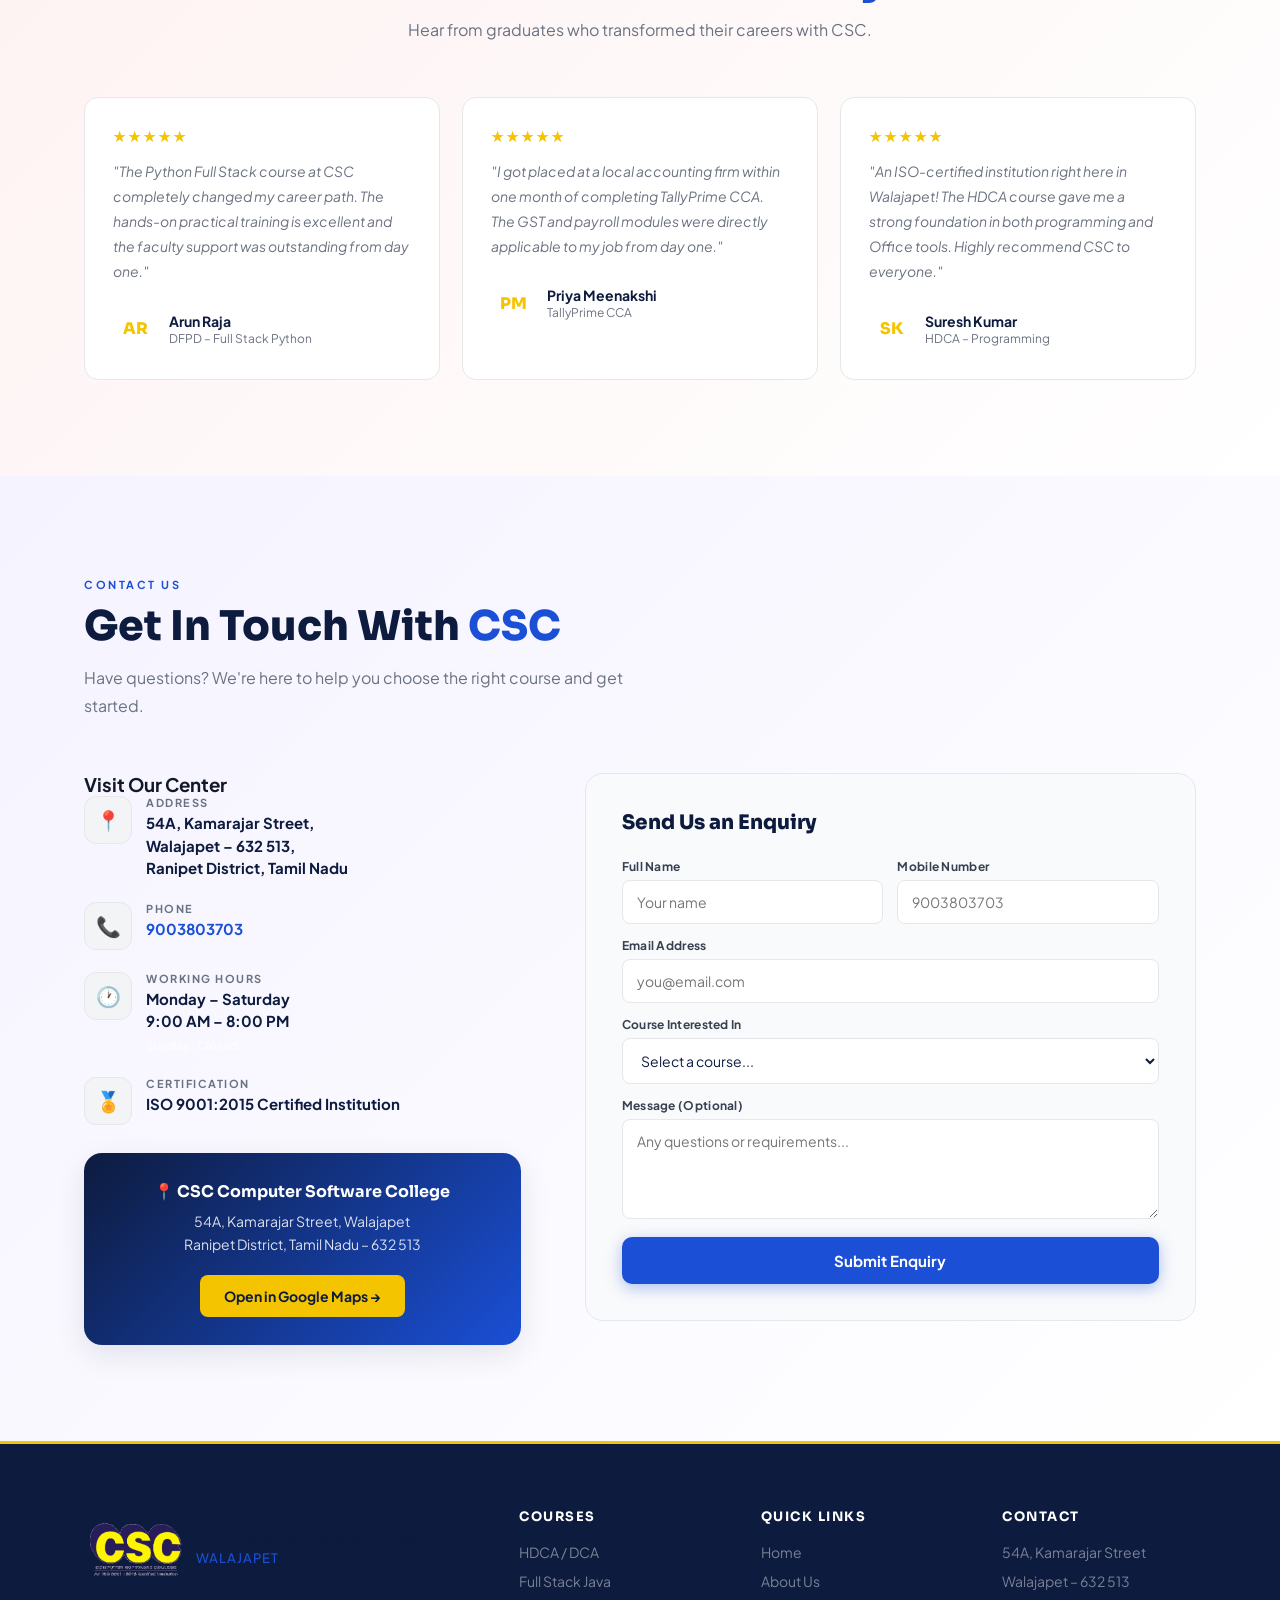
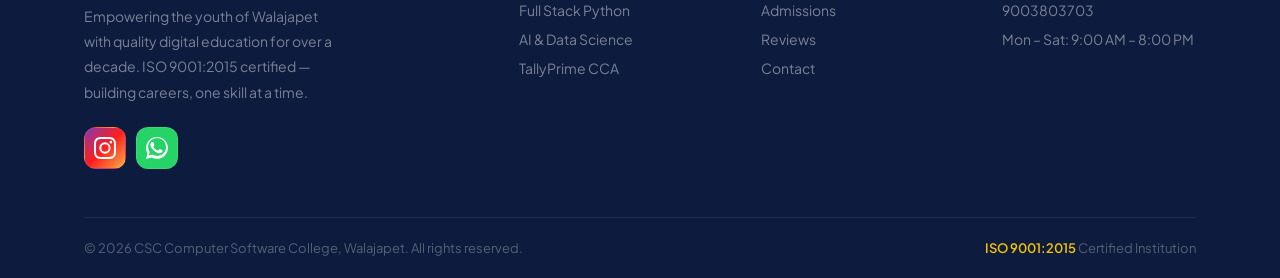
==== commit 6beb2bf5: "lastone" ====
--- a/index.html
+++ b/index.html
@@ -511,7 +511,7 @@
 
       /* Hero Mobile Adjustments */
       #hero {
-        padding-top: 10px;
+        padding-top: 0;
         min-height: auto;
       }
 
@@ -551,8 +551,29 @@
         display: none !important;
       }
 
+      /* ── Fix: Make marquee flow BELOW the mobile header ── */
       .sat-marquee {
-        top: 75px !important;
+        position: relative !important;
+        top: auto !important;
+        left: auto !important;
+        width: 100% !important;
+        z-index: 11;
+        margin-top: 0;
+        display: block;
+      }
+
+      /* Push hero body below the header+marquee area */
+      .hero-body-spacer {
+        display: block;
+      }
+
+      #hero {
+        padding-top: 0 !important;
+      }
+
+      /* Make the hero inner wrap start right after marquee */
+      #hero>.wrap:last-of-type {
+        padding-top: 16px;
       }
 
       .mobile-menu-trigger {
@@ -597,6 +618,45 @@
       .hero-content {
         margin-top: -30px;
       }
+
+      /* Fix free-banner text overflow on mobile */
+      .free-banner {
+        flex-direction: column !important;
+        gap: 16px !important;
+        padding: 20px 16px !important;
+        overflow: hidden;
+        text-align: center;
+      }
+
+      .free-title {
+        font-size: 17px !important;
+        line-height: 1.4 !important;
+        word-break: break-word;
+        white-space: normal;
+      }
+
+      .free-tag {
+        margin: 0 auto;
+      }
+
+      .free-pill {
+        width: 100%;
+        box-sizing: border-box;
+        justify-content: center;
+      }
+
+      .free-info {
+        width: 100%;
+        overflow: hidden;
+        word-wrap: break-word;
+      }
+
+      /* Fix process/steps heading space from WhatsApp button */
+      #process .section-head,
+      #process h2 {
+        padding-right: 65px;
+      }
+
     }
 
     /* Generic Image Modal */
@@ -713,7 +773,8 @@
   HERO
 ══════════════════════════════════ -->
   <section id="hero"
-    style="padding-top:105px;position:relative;background: url('assets/Frontoffice.jpg') no-repeat center center / cover;">
+    style="padding-top:105px;position:relative;background: url('assets/Frontoffice.jpg') no-repeat center center / cover;"
+    class="hero-section">
     <div
       style="position:absolute;inset:0;background:linear-gradient(135deg,rgba(10,25,47,0.15) 0%,rgba(255,255,255,0.05) 100%);z-index:1;">
     </div>
@@ -727,11 +788,12 @@
     </div>
 
     <div class="mobile-menu-trigger" onclick="toggleMenu()">
-      <div class="hamburger toggle" style="display: flex; gap: 4px;">
-        <span style="width: 20px; height: 2px;"></span>
-        <span style="width: 20px; height: 2px;"></span>
-        <span style="width: 20px; height: 2px;"></span>
-      </div>
+      <svg xmlns="http://www.w3.org/2000/svg" width="20" height="20" fill="none" viewBox="0 0 24 24" stroke="#0a192f"
+        stroke-width="2.5">
+        <line x1="3" y1="6" x2="21" y2="6" />
+        <line x1="3" y1="12" x2="21" y2="12" />
+        <line x1="3" y1="18" x2="21" y2="18" />
+      </svg>
     </div>
     <marquee class="sat-marquee" scrollamount="10" onmouseover="this.stop();" onmouseout="this.start();"
       style="z-index:11;position:absolute;top:72px;left:0;">
@@ -929,7 +991,7 @@
         <div class="why-card reveal">
           <div class="why-icon"><img src="assets/gifts.jpg" alt="Free joining gifts for new students at CSC Walajapet">
           </div>
-          <div class="why-title">Free Joining Gift</div>
+          <div class="why-title">Exciting Welcome Gifts</div>
           <div class="why-desc">Every student receives a special joining gift and stands a chance to win exciting prizes
             through our regular lucky draws.</div>
         </div>
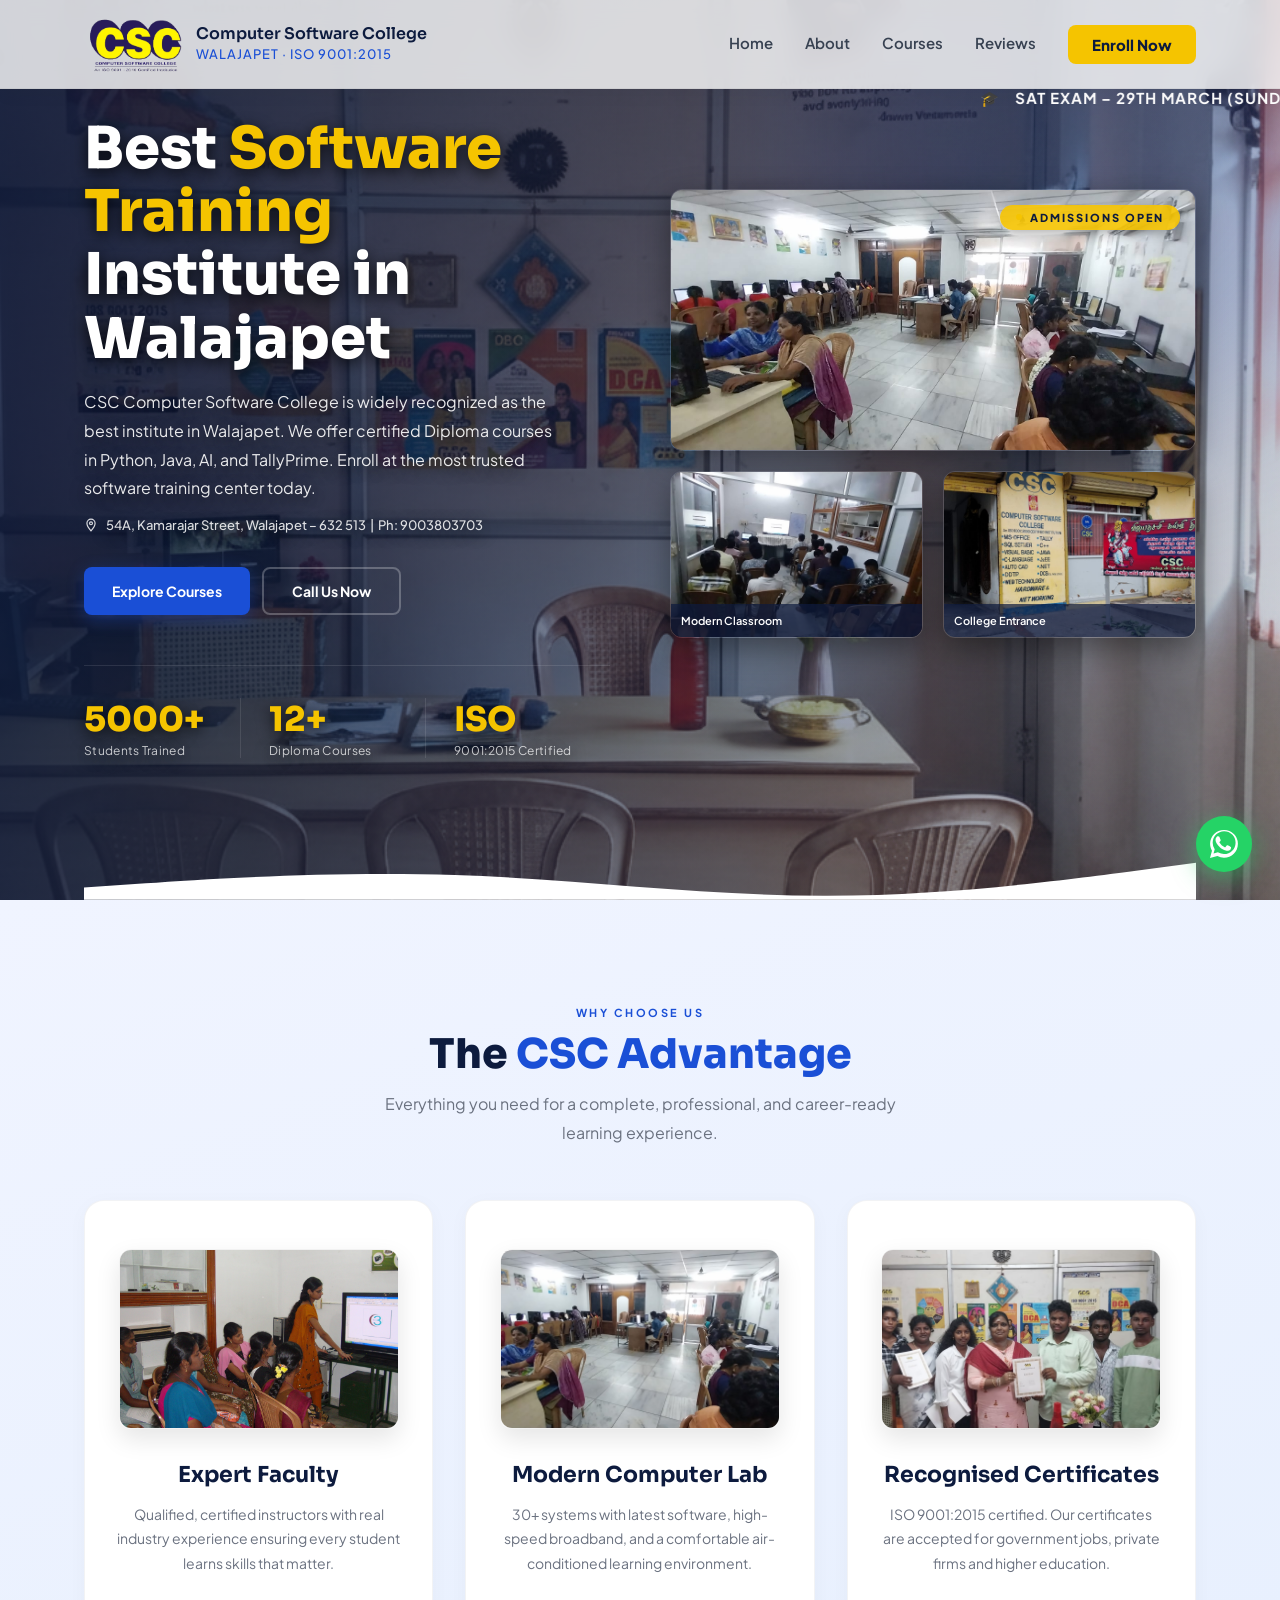
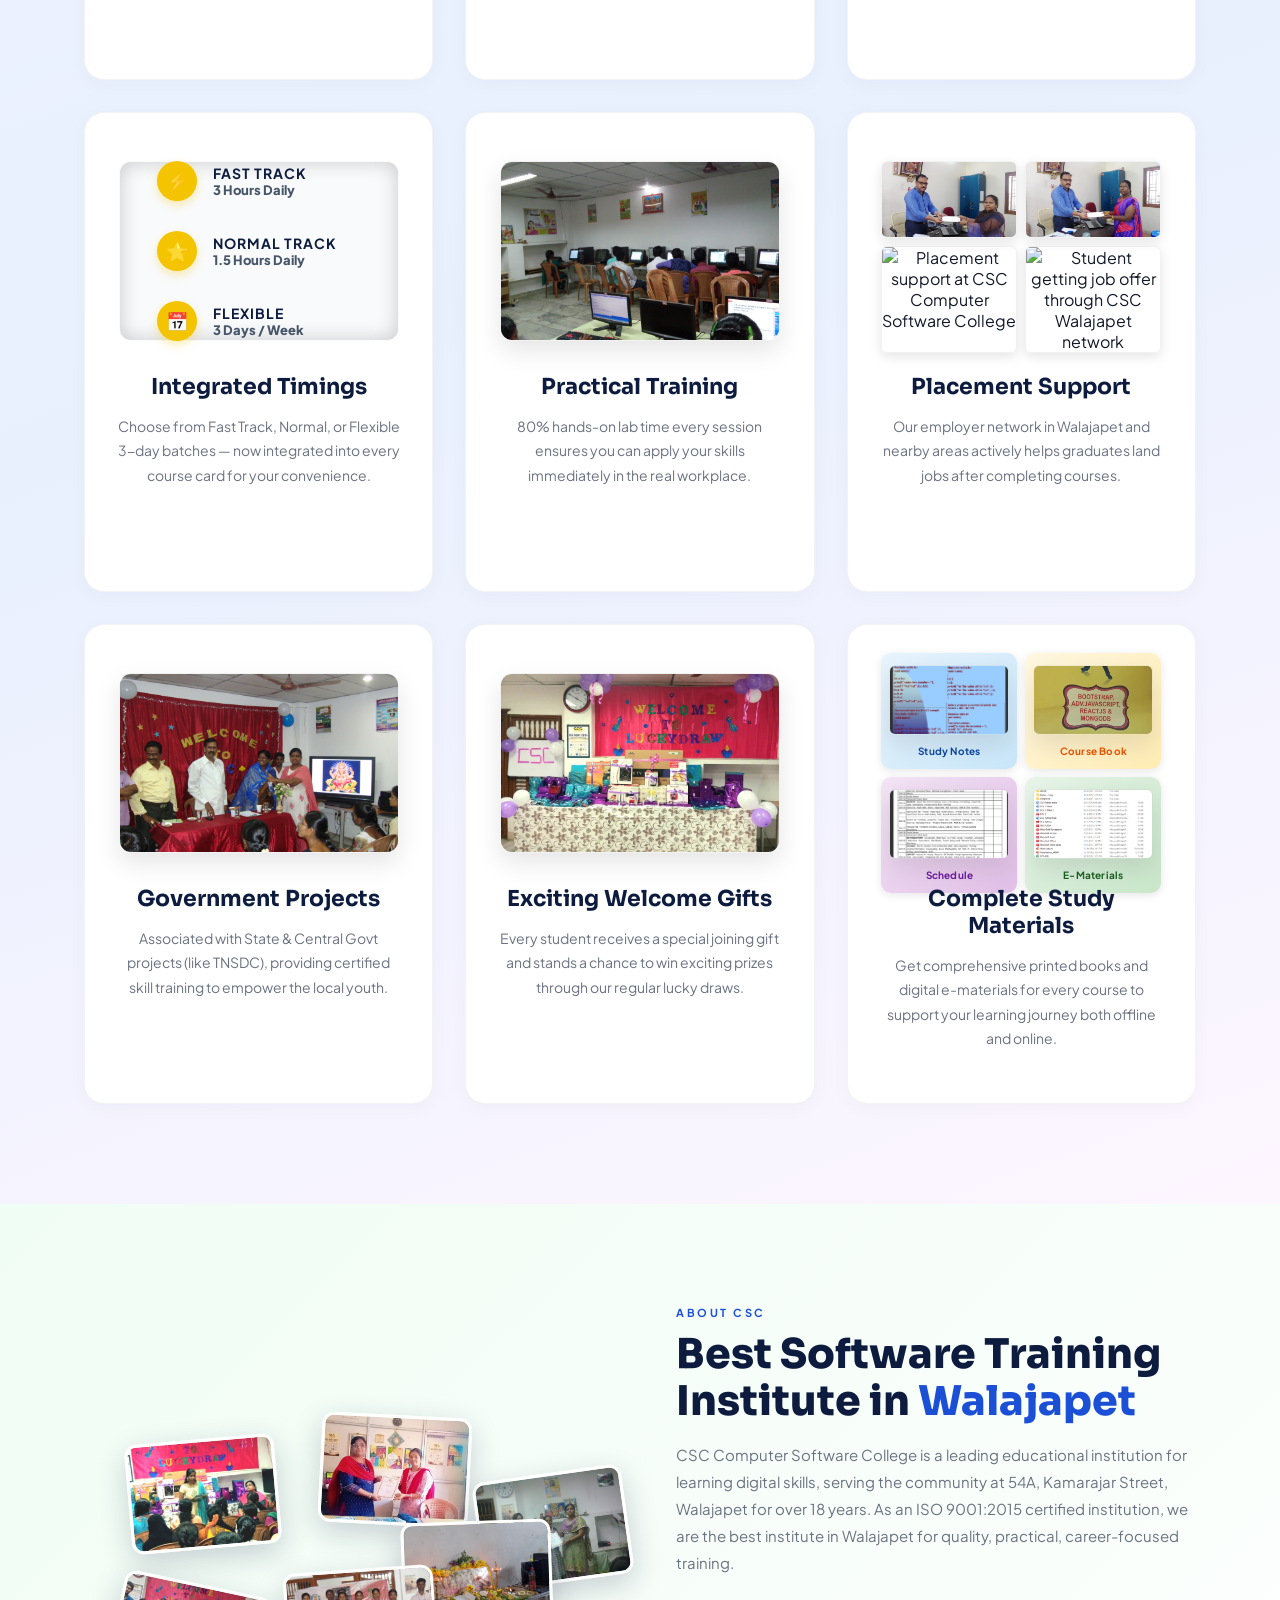
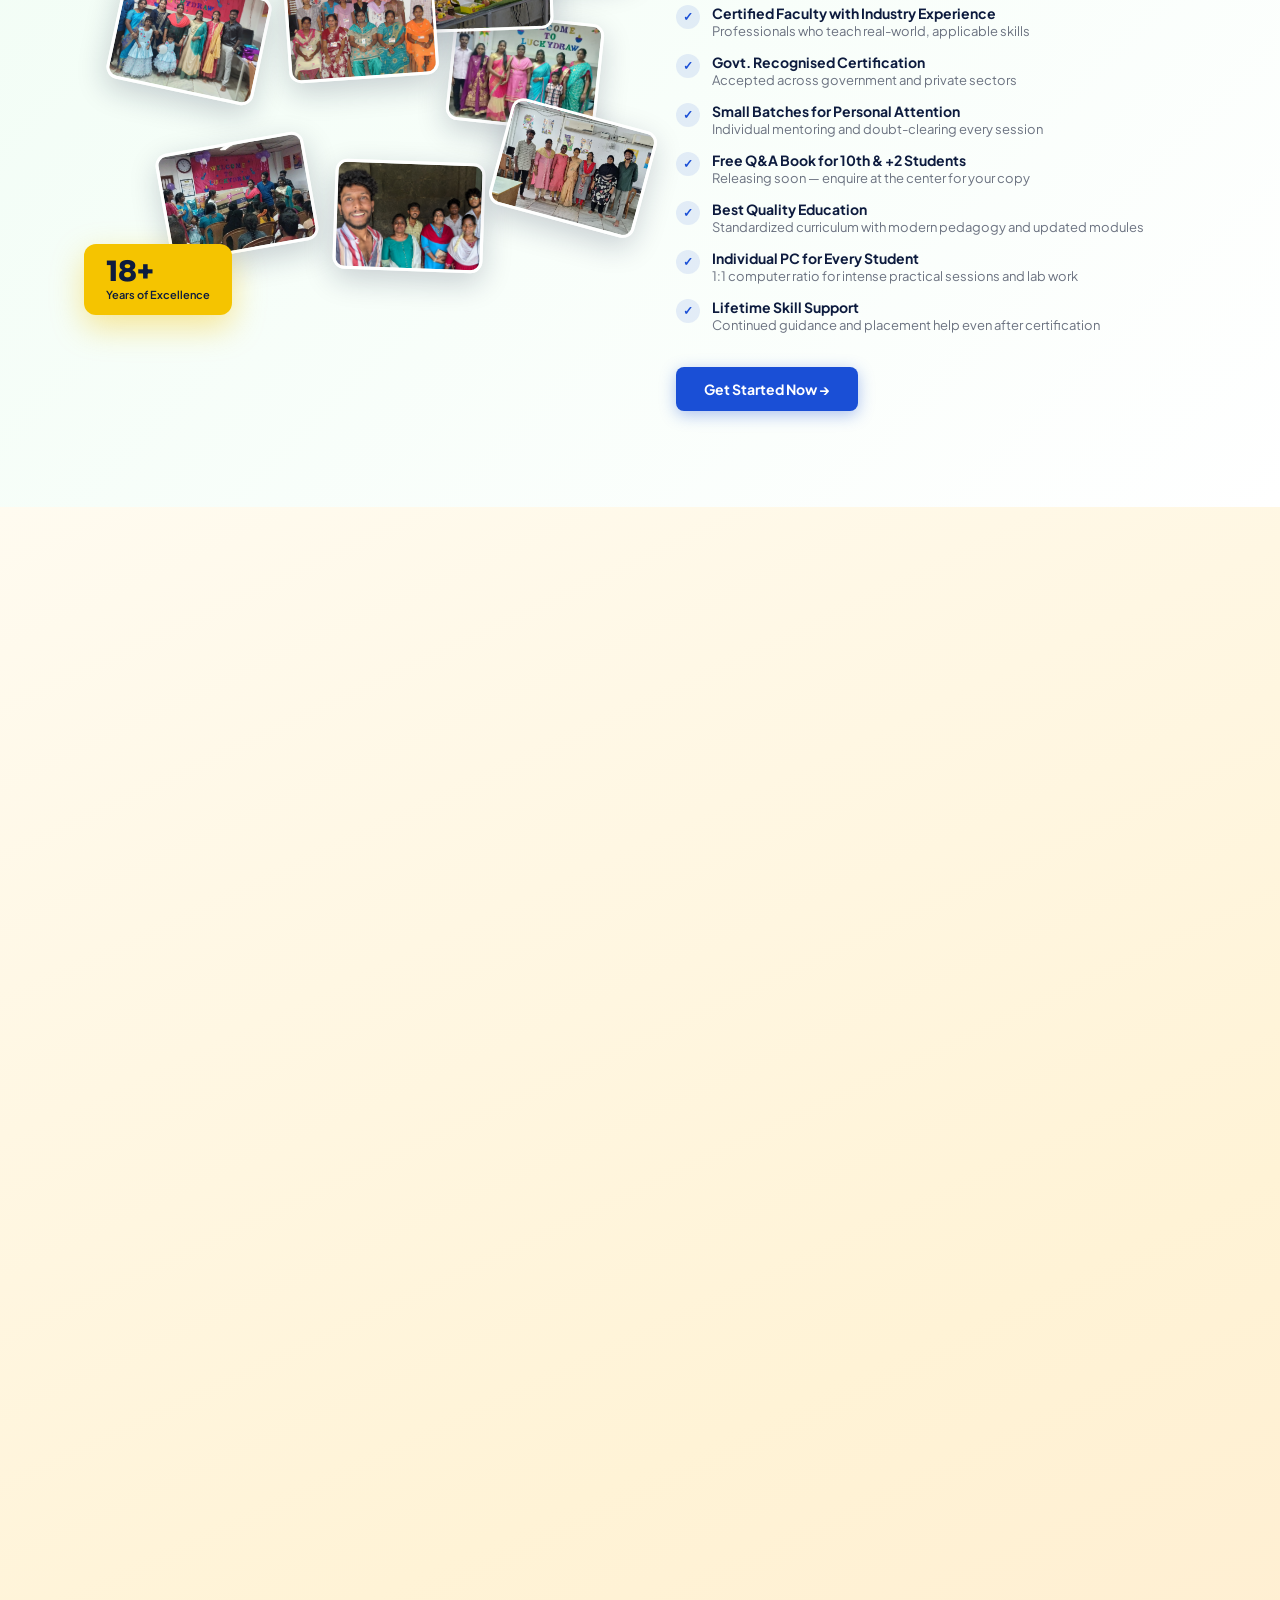
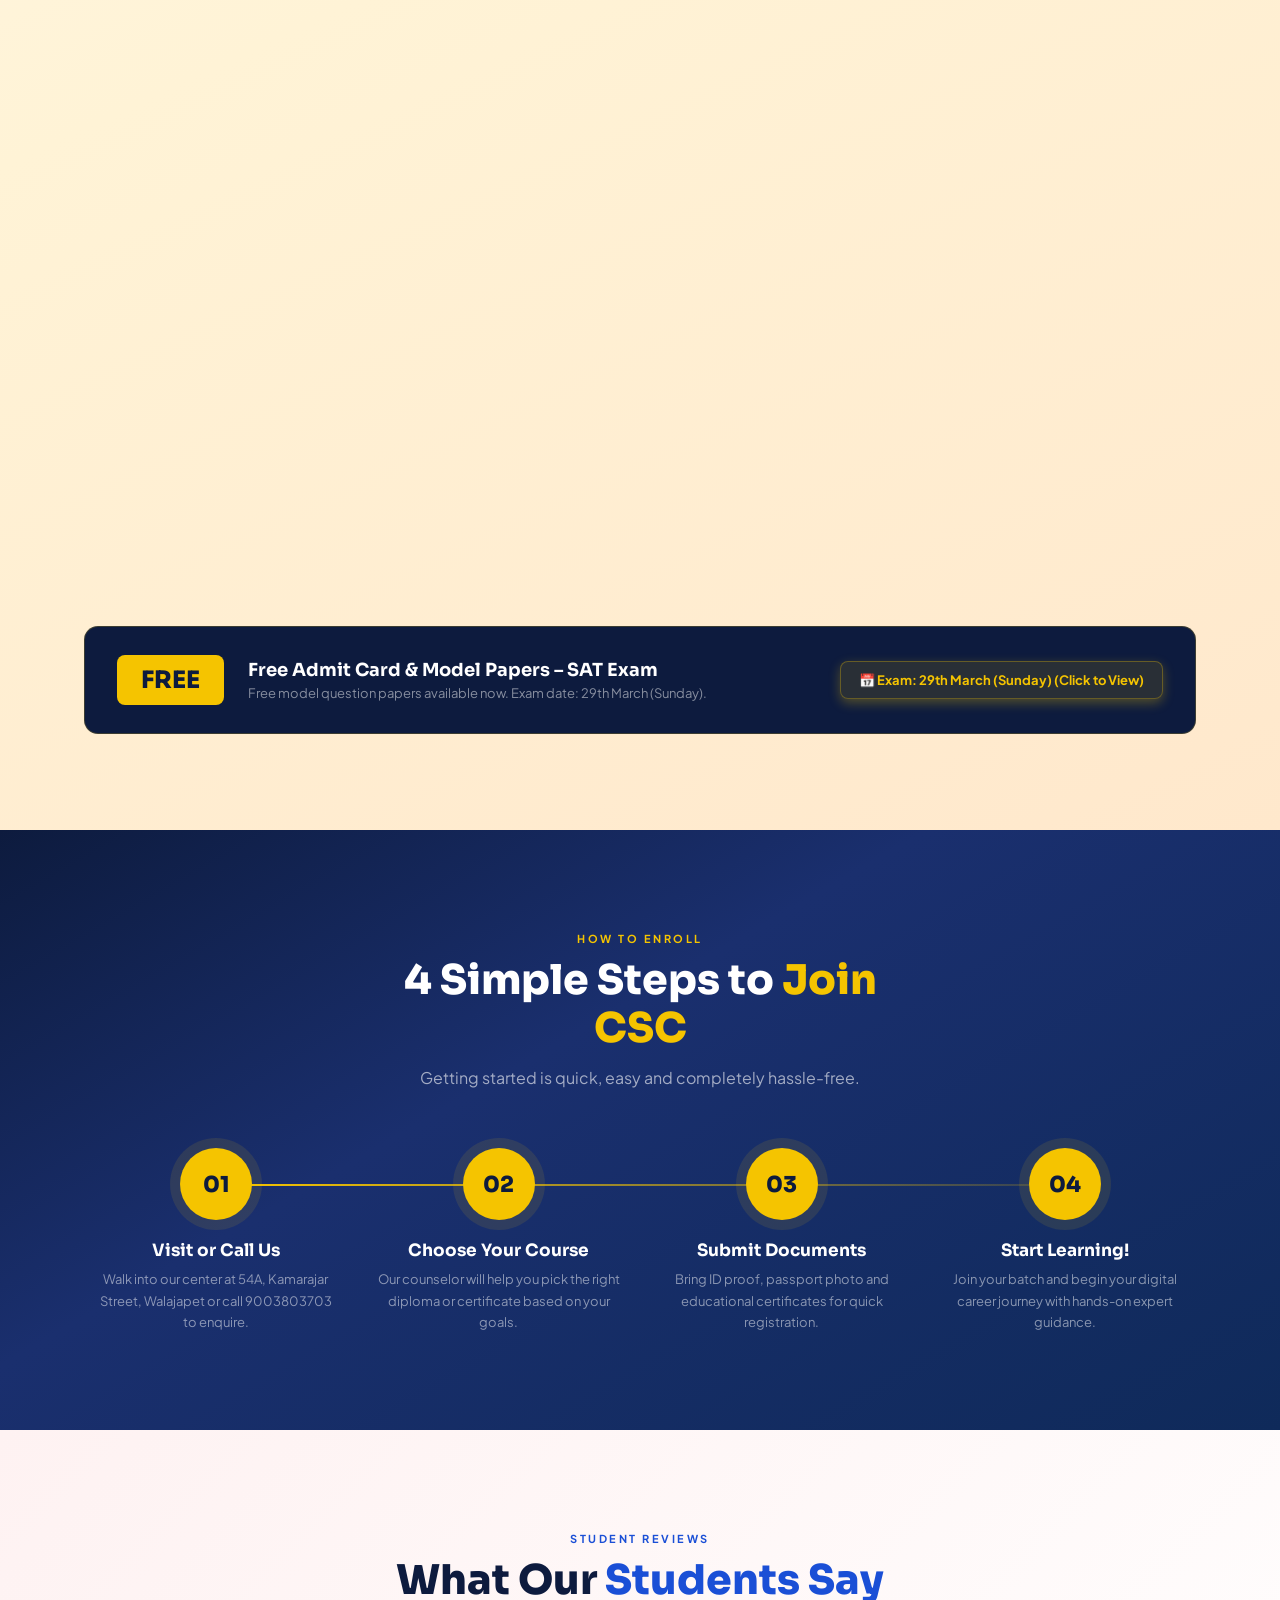
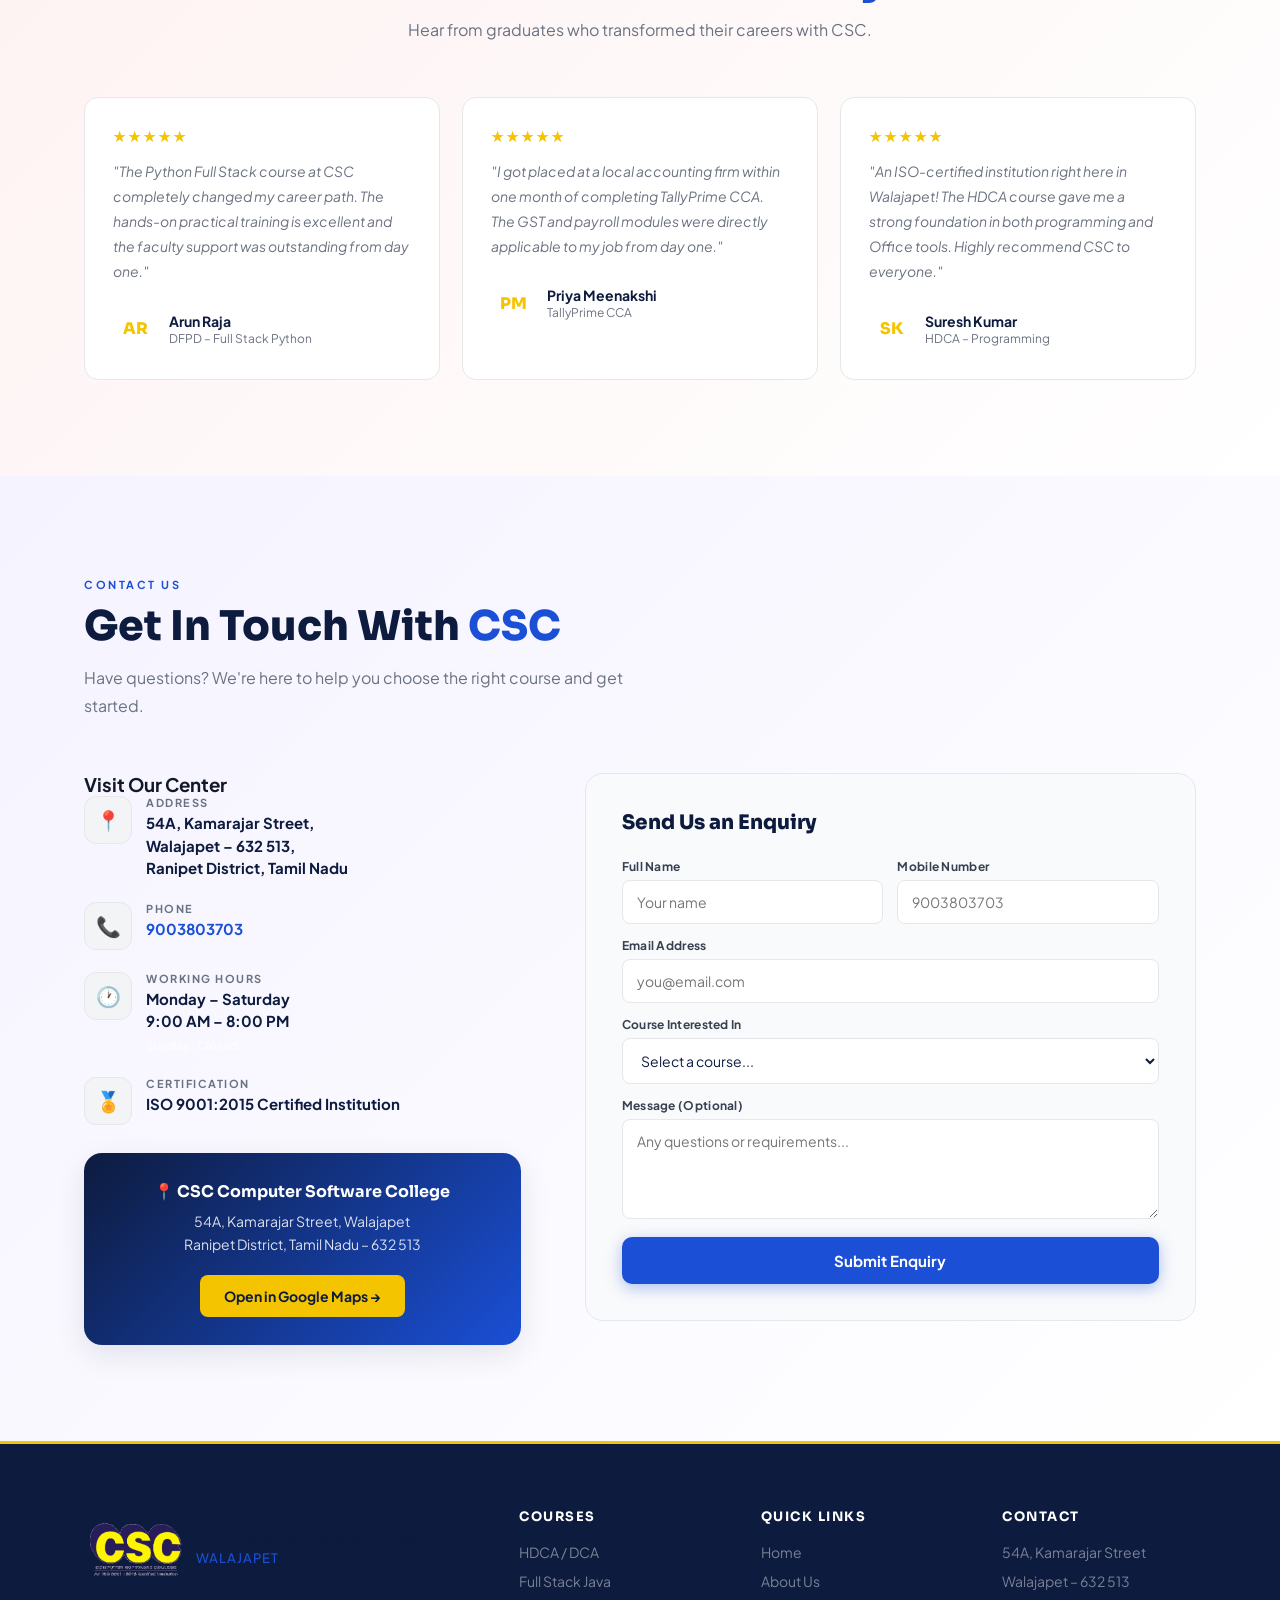
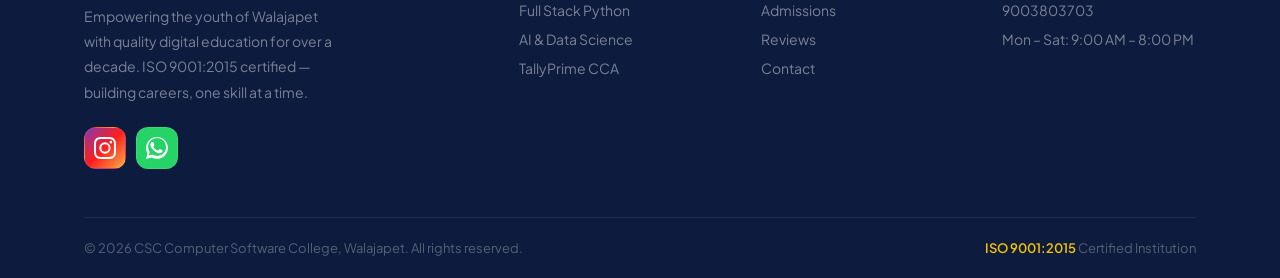
==== commit 2b4c795c: "sitemap" ====
--- a/index.html
+++ b/index.html
@@ -13,7 +13,8 @@
   <meta name="keywords"
     content="best institute in Ranipet, best institute in Walajapet, software training institute in Ranipet, software training institute in Walajapet, educational institution for learning, Computer Software College Walajapet, CSC Walajapet, Python course Ranipet, Tally course Ranipet, IT diploma Ranipet, full stack developer course Tamil Nadu" />
   <meta name="robots" content="index, follow, max-snippet:-1, max-image-preview:large, max-video-preview:-1" />
-  <link rel="canonical" href="https://cscWalajapet.in/" />
+  <!-- Change this line in your <head>: -->
+  <link rel="canonical" href="https://cscwalajapet.netlify.app/" />
   <meta name="author" content="CSC Computer Software College" />
   <meta name="geo.region" content="IN-TN" />
   <meta name="geo.placename" content="Walajapet, Tamil Nadu, India" />
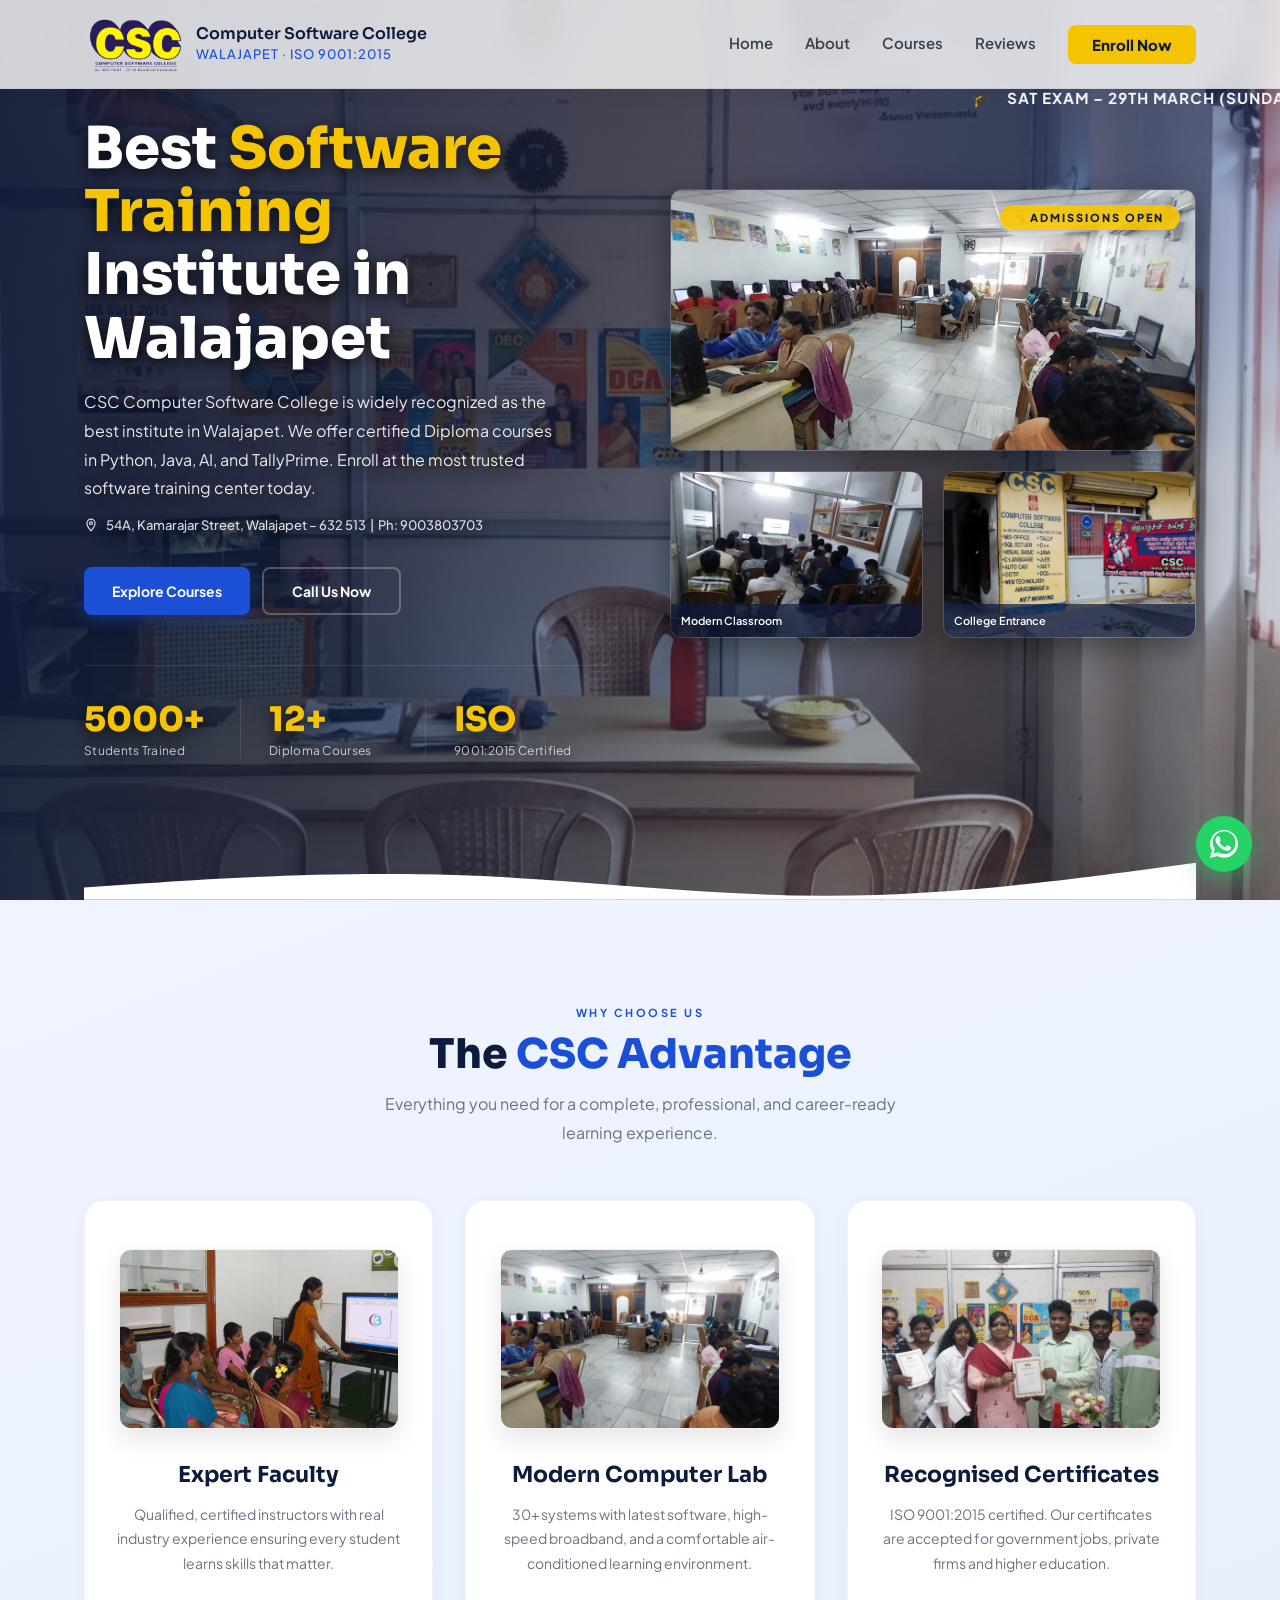
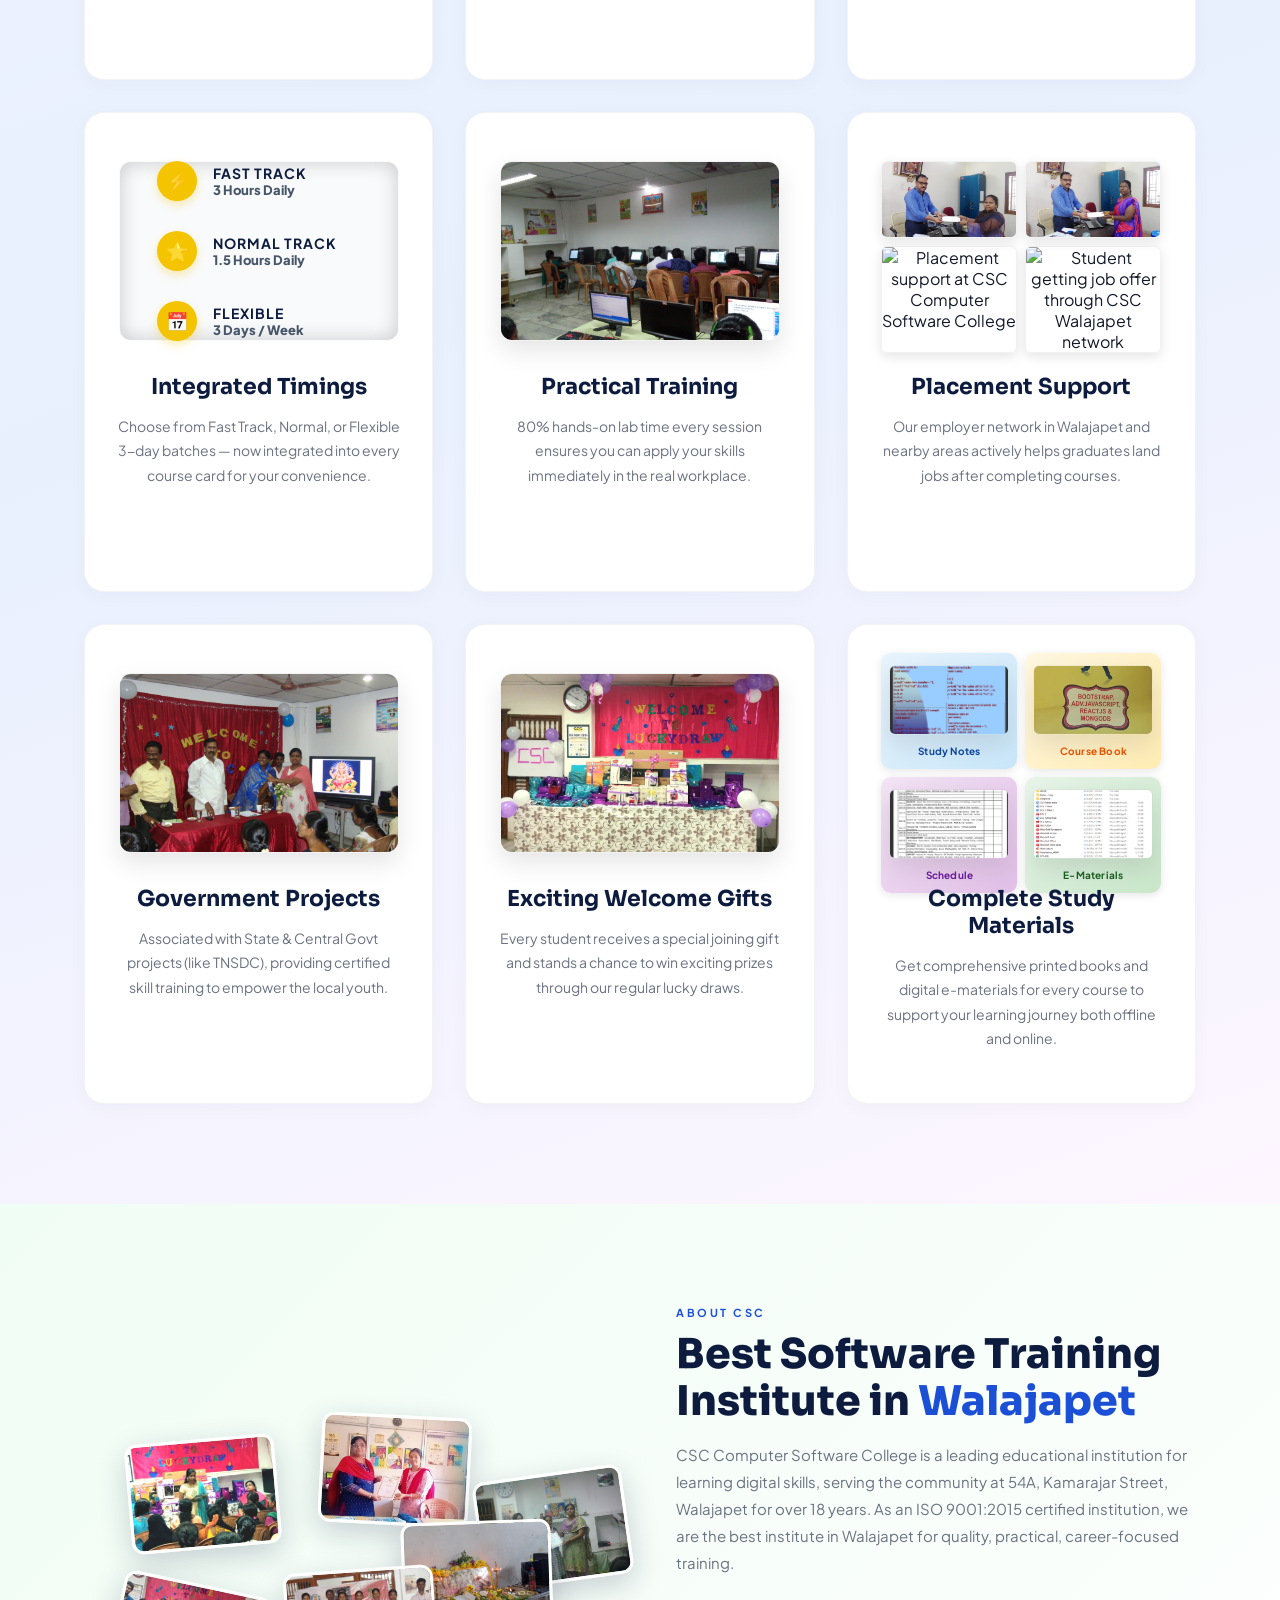
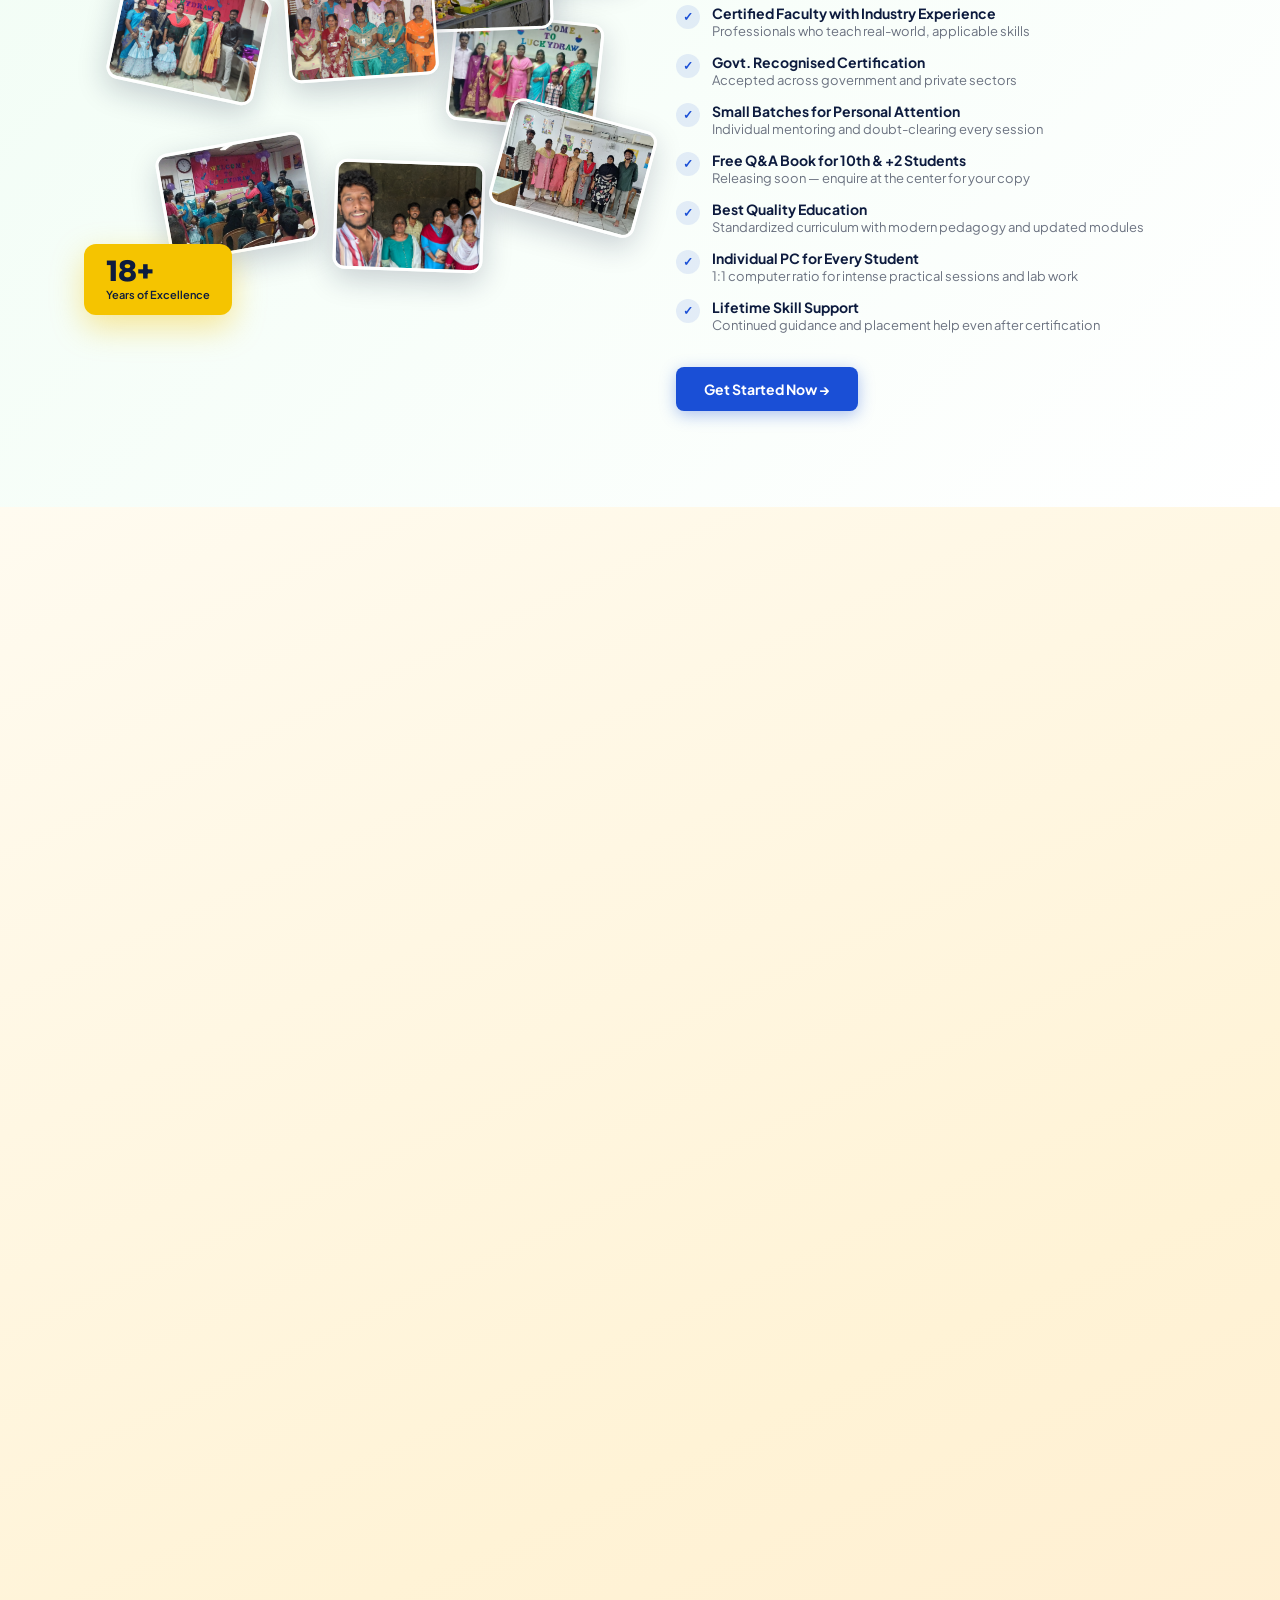
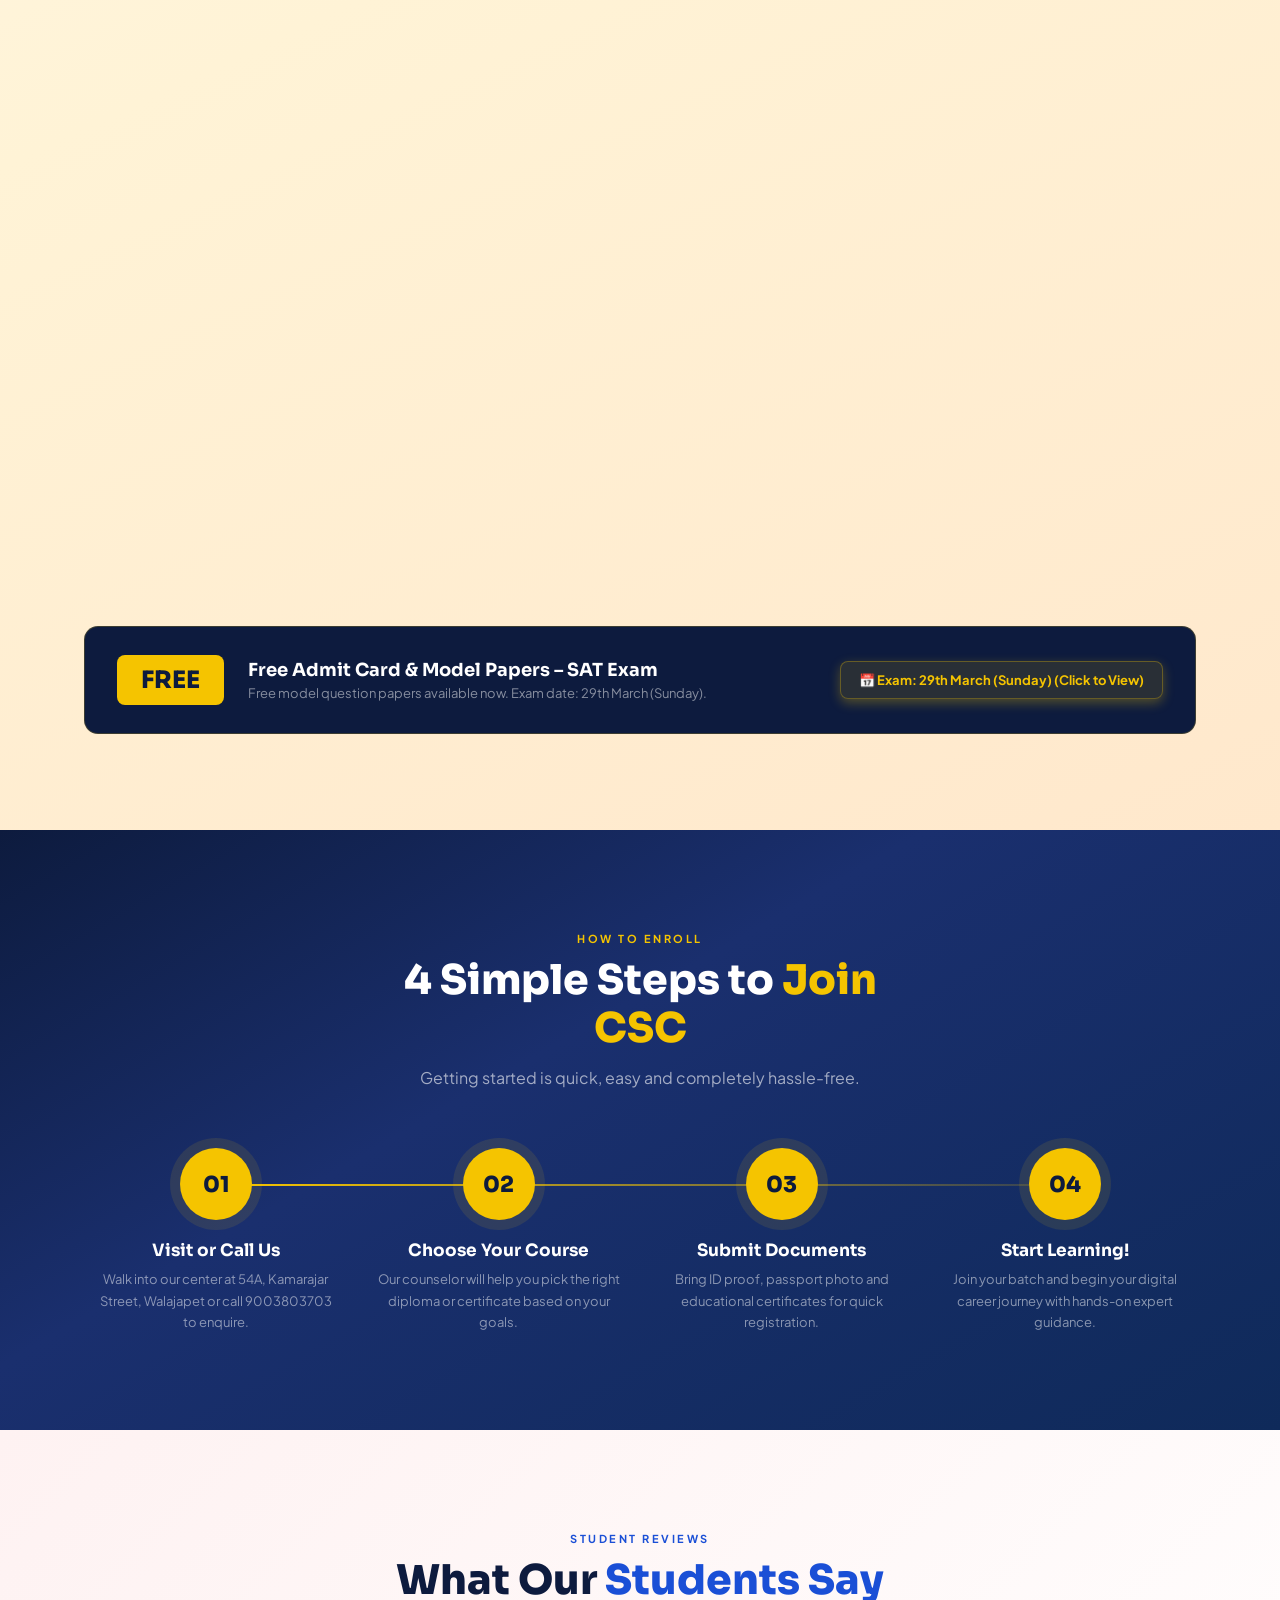
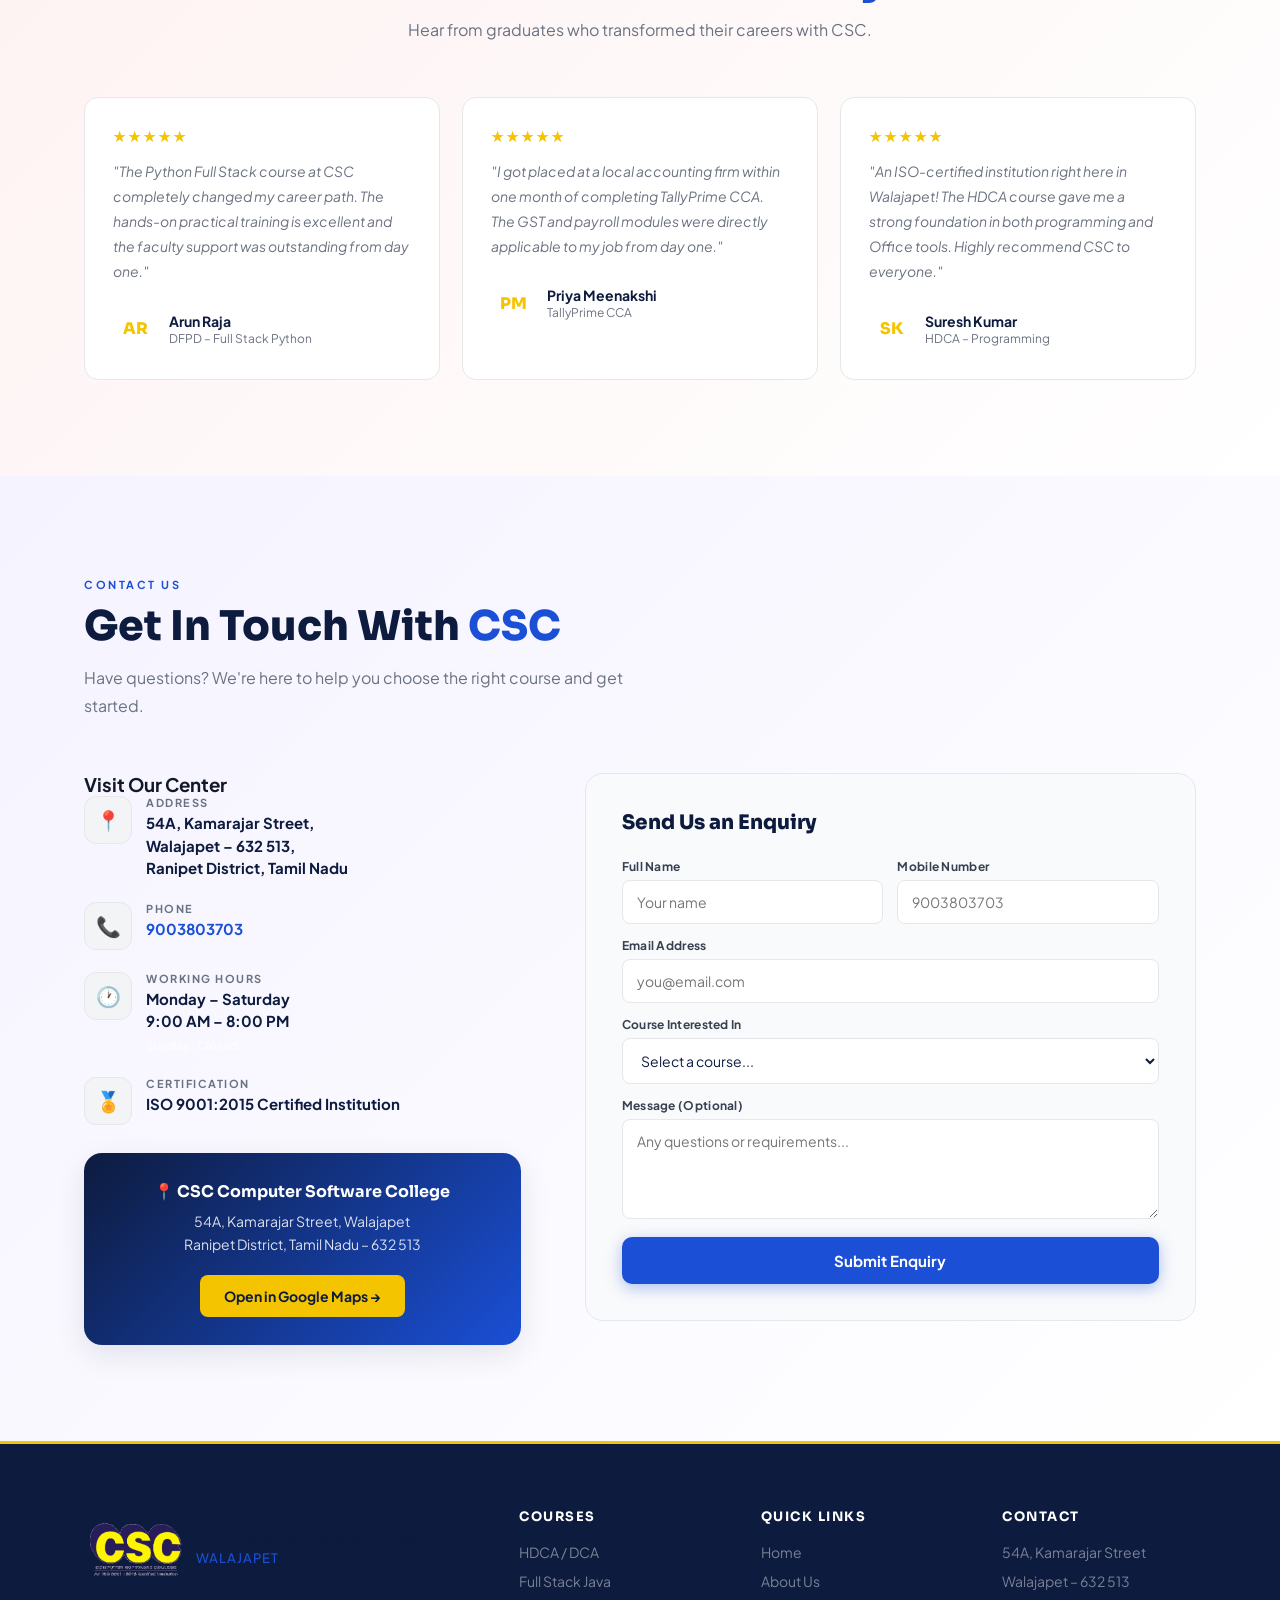
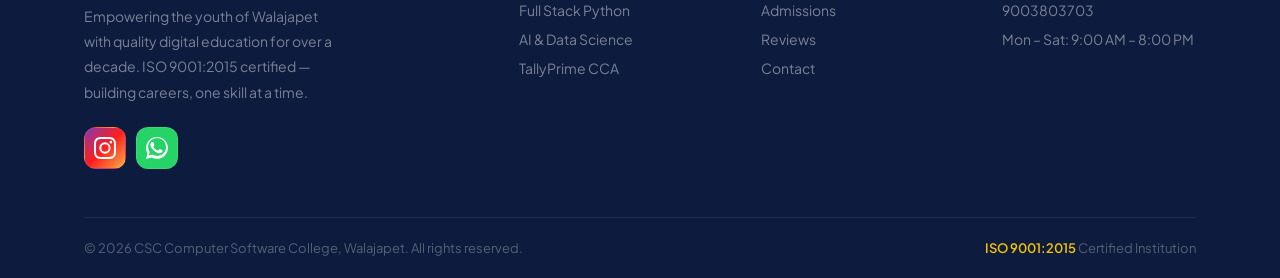
==== commit f8bec7a5: "updatess" ====
--- a/index.html
+++ b/index.html
@@ -9,7 +9,7 @@
   <!-- ═══ Primary SEO ═══ -->
   <title>Best Software Training Institute in Ranipet & Walajapet | CSC Walajapet</title>
   <meta name="description"
-    content="Looking for the best institute in Ranipet or Walajapet? CSC Walajapet is a leading software training institute and educational institution for learning Python, Java, Tally, and AI. ISO 9001:2015 certified." />
+    content="CSC Walajapet - 54A, Kamarajar Street, Walajapet. Ph: +91 90038 03703. Best software training institute for Python, Java, Tally, and AI. ISO 9001:2015 certified." />
   <meta name="keywords"
     content="best institute in Ranipet, best institute in Walajapet, software training institute in Ranipet, software training institute in Walajapet, educational institution for learning, Computer Software College Walajapet, CSC Walajapet, Python course Ranipet, Tally course Ranipet, IT diploma Ranipet, full stack developer course Tamil Nadu" />
   <meta name="robots" content="index, follow, max-snippet:-1, max-image-preview:large, max-video-preview:-1" />
@@ -23,7 +23,7 @@
 
   <!-- ═══ Open Graph (Facebook / WhatsApp) ═══ -->
   <meta property="og:type" content="website" />
-  <meta property="og:url" content="https://cscWalajapet.in/" />
+  <meta property="og:url" content="https://cscwalajapet.netlify.app/" />
   <meta property="og:title" content="Best Software Training Institute in Ranipet & Walajapet | CSC" />
   <meta property="og:description"
     content="Looking for the best institute in Ranipet? CSC Walajapet offers top software training and is a premier educational institution for learning IT skills." />
@@ -47,9 +47,9 @@
     "@type": "EducationalOrganization",
     "name": "CSC Computer Software College",
     "alternateName": "CSC Walajapet",
-    "url": "https://cscWalajapet.in/",
-    "logo": "https://cscWalajapet.in/assets/logo.png",
-    "image": "https://cscWalajapet.in/assets/Lab.jpeg",
+    "url": "https://cscwalajapet.netlify.app/",
+    "logo": "https://cscwalajapet.netlify.app/assets/logo.png",
+    "image": "https://cscwalajapet.netlify.app/assets/Lab.jpeg",
     "description": "CSC Walajapet is the best software training institute in Ranipet & Walajapet. A leading educational institution for learning Diploma and Certificate courses in Python, Java, AI, and TallyPrime.",
     "telephone": "+919003803703",
     "address": {
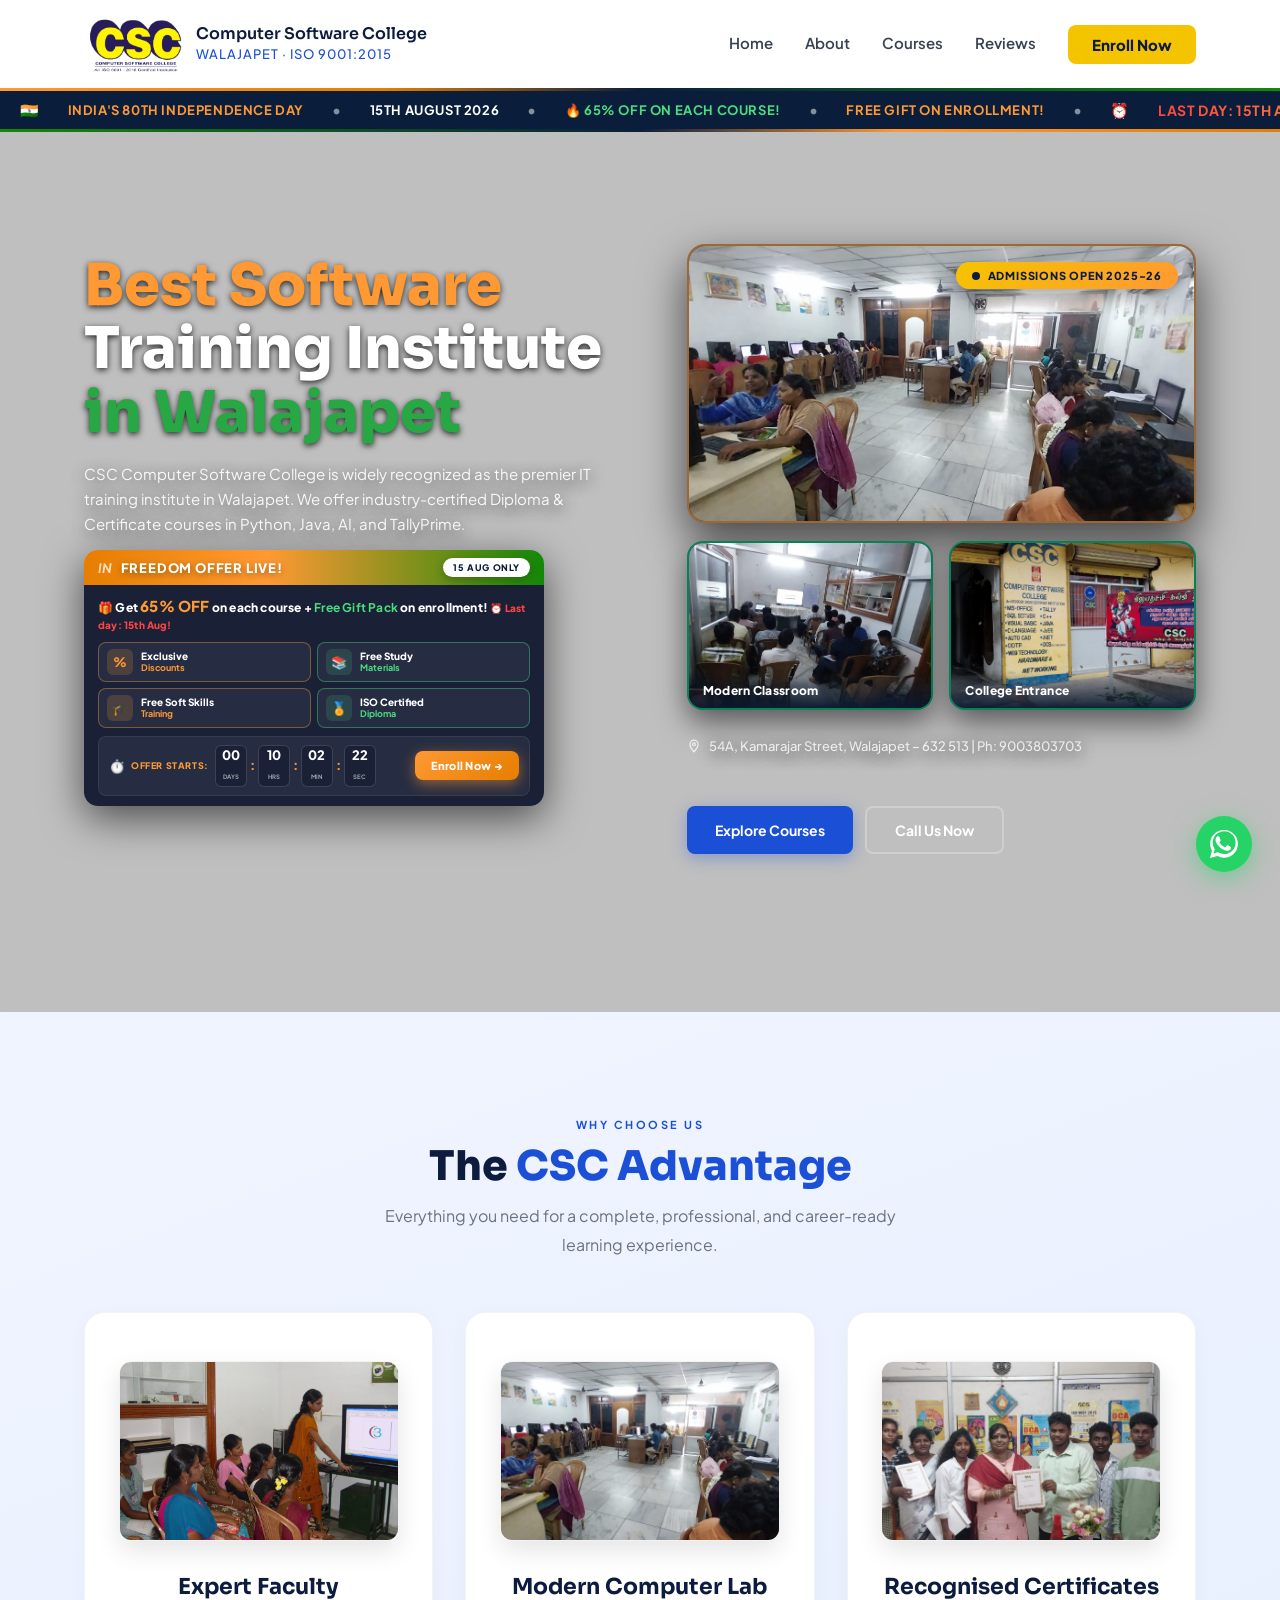
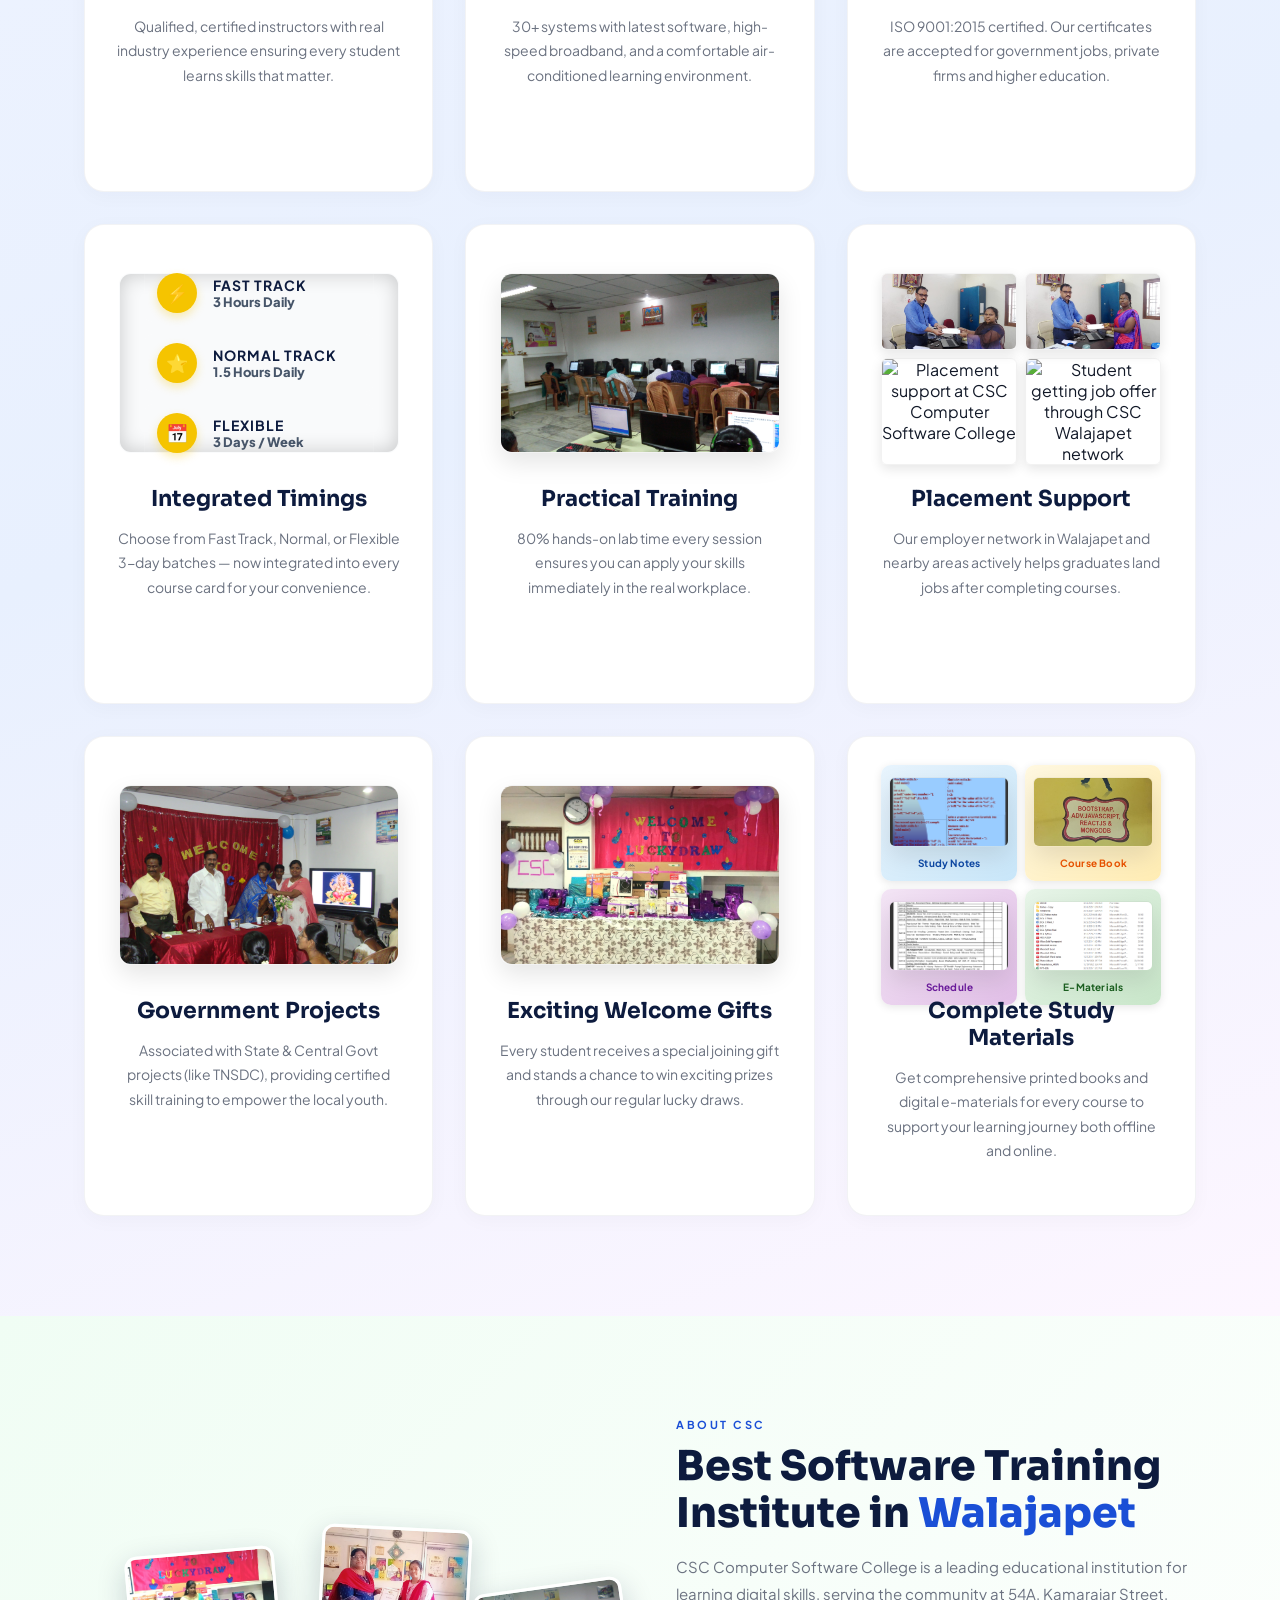
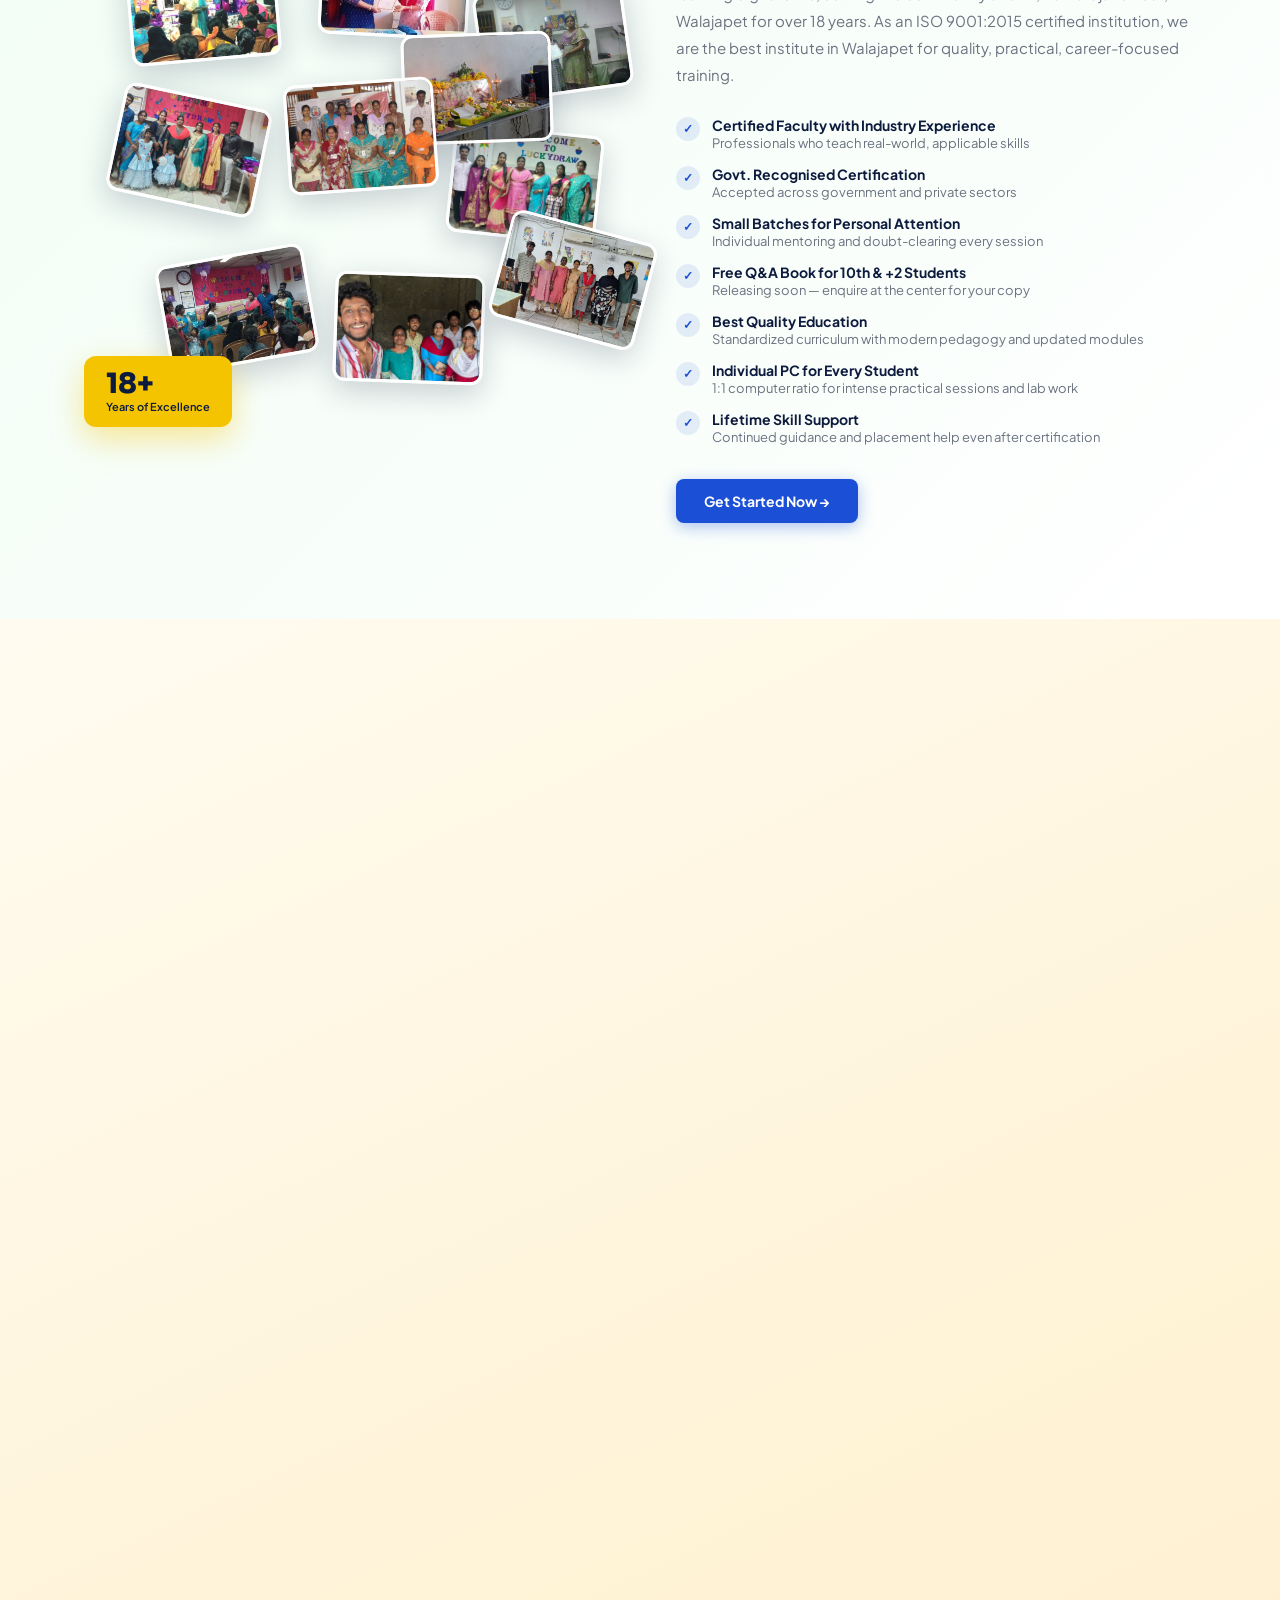
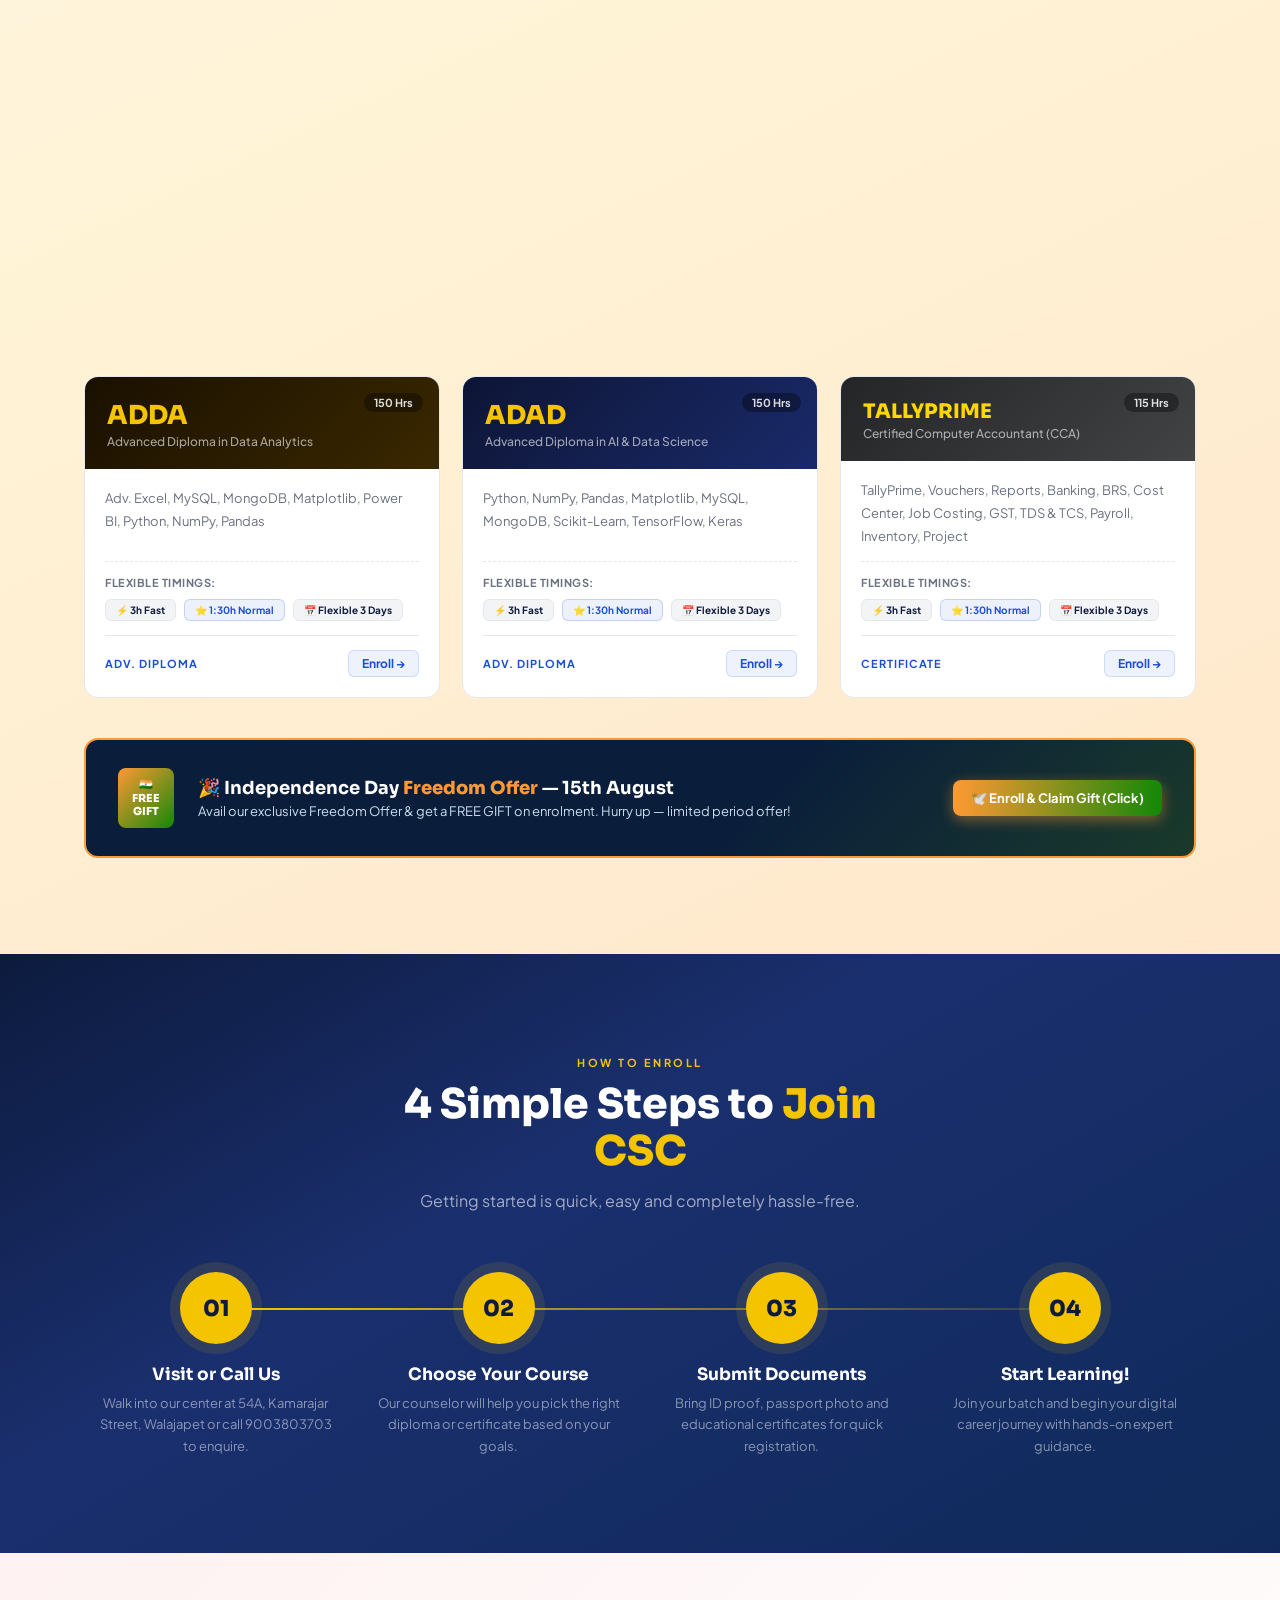
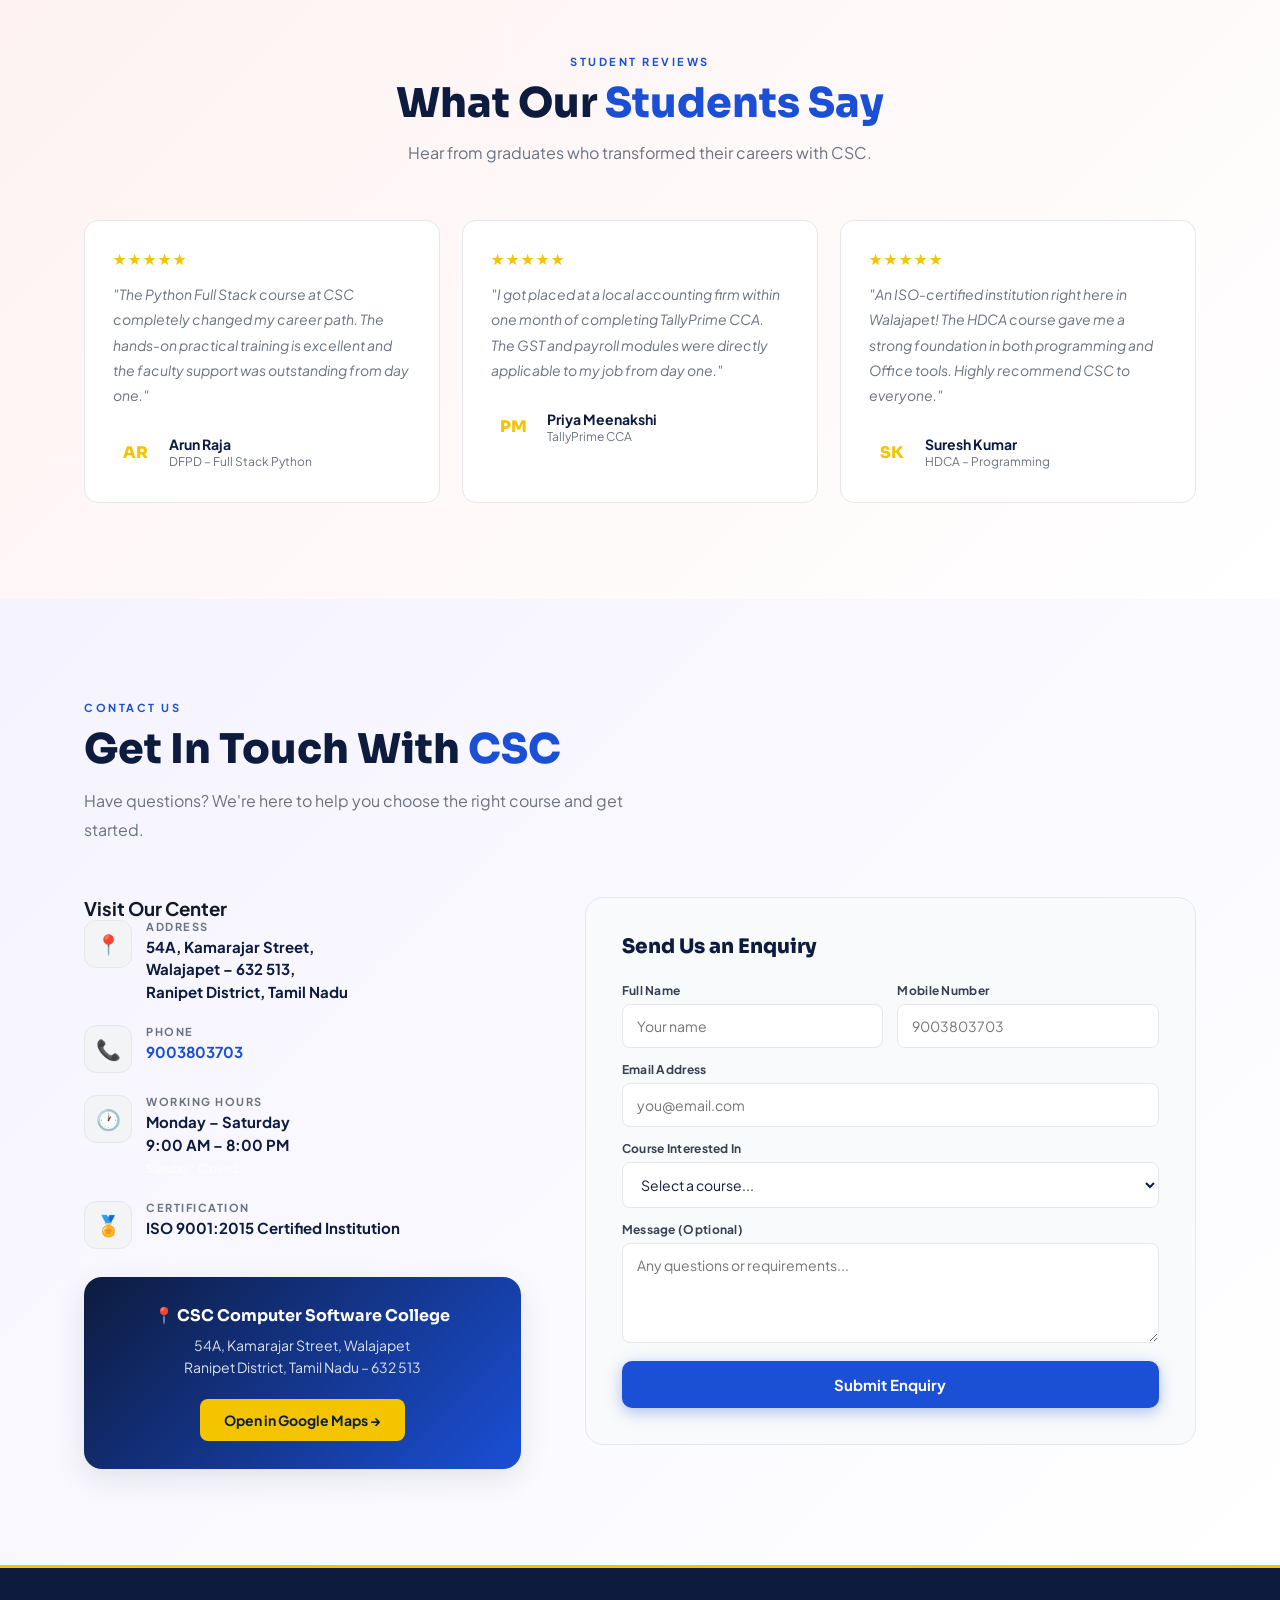
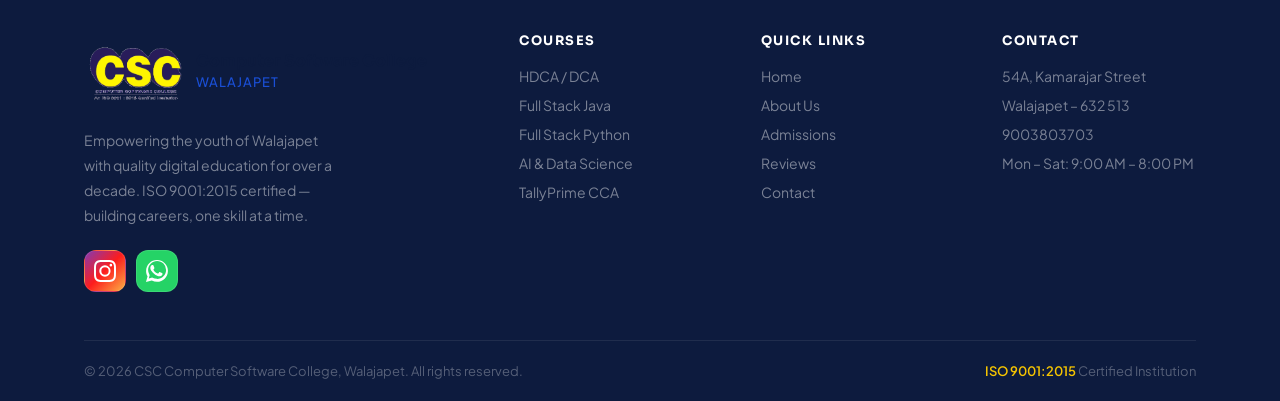
==== commit 67c1fbf6: "Update Freedom Offer to 65% off, fix spelling, compact layout, remove stats bar and tricolor wave" ====
--- a/index.html
+++ b/index.html
@@ -97,6 +97,35 @@
 
   <link rel="stylesheet" href="style.css">
   <style>
+    :root {
+      --fixed-nav-height: 88px;
+      --fixed-banner-height: 24px;
+    }
+
+    body {
+      padding-top: calc(var(--fixed-nav-height) + var(--fixed-banner-height));
+    }
+
+    #top-banner {
+      position: fixed;
+      top: var(--fixed-nav-height);
+      left: 0;
+      z-index: 100;
+      width: 100%;
+      overflow: hidden;
+    }
+
+    @media (max-width: 768px) {
+      :root {
+        --fixed-nav-height: 60px;
+        --fixed-banner-height: 0px;
+      }
+
+      #top-banner {
+        display: none;
+      }
+    }
+
     /* Hotfix for Contact Address Visibility */
     .map-box {
       margin-top: 28px;
@@ -314,17 +343,36 @@
     /* SAT Marquee & Modal Styles */
     .sat-marquee {
       width: 100%;
-      background: transparent;
-      color: #fff;
-      padding: 12px 0;
+      background: #0a1e3b;
+      color: #ffffff;
+      padding: 10px 0;
       font-weight: 800;
-      font-size: 15px;
-      letter-spacing: 1px;
-      position: absolute;
-      top: 80px;
-      /* Offset to appear right below the fixed navbar */
-      left: 0;
+      font-size: 14px;
+      letter-spacing: 0.5px;
+      position: relative;
+      top: auto;
+      left: auto;
       z-index: 10;
+      overflow: hidden;
+      white-space: nowrap;
+    }
+
+    .sat-marquee-content {
+      display: inline-flex;
+      align-items: center;
+      gap: 28px;
+      text-transform: uppercase;
+      padding: 0 20px;
+      animation: marqueeScroll 18s linear infinite;
+    }
+
+    @keyframes marqueeScroll {
+      0% {
+        transform: translateX(0);
+      }
+      100% {
+        transform: translateX(-50%);
+      }
     }
 
     .sat-modal {
@@ -392,6 +440,413 @@
     .sat-gallery-grid img:hover {
       transform: scale(1.05);
     }
+
+    /* ── Independence Day Hero Animations ── */
+    @keyframes pulseBadge {
+
+      0%,
+      100% {
+        transform: scale(1);
+        box-shadow: 0 4px 18px rgba(255, 153, 51, 0.4);
+      }
+
+      50% {
+        transform: scale(1.05);
+        box-shadow: 0 6px 28px rgba(255, 153, 51, 0.75);
+      }
+    }
+
+    @keyframes floatGift {
+
+      0%,
+      100% {
+        transform: translateY(0px) rotate(-2deg);
+      }
+
+      50% {
+        transform: translateY(-8px) rotate(2deg);
+      }
+    }
+
+    @keyframes cardFloat {
+
+      0%,
+      100% {
+        transform: translateY(0px);
+      }
+
+      50% {
+        transform: translateY(-6px);
+      }
+    }
+
+    @keyframes idParticleFall {
+      0% {
+        transform: translateY(-20px) rotate(0deg);
+        opacity: 0;
+      }
+
+      10% {
+        opacity: 1;
+      }
+
+      90% {
+        opacity: 0.7;
+      }
+
+      100% {
+        transform: translateY(calc(100vh + 40px)) rotate(360deg);
+        opacity: 0;
+      }
+    }
+
+    .id-particle {
+      position: absolute;
+      top: -20px;
+      font-size: 20px;
+      animation: idParticleFall 6s linear infinite;
+      opacity: 0;
+    }
+
+    /* ── Freedom Day Hero Design (Image 2 Matching) ── */
+    #hero {
+      position: relative;
+      background: linear-gradient(135deg, #09182b 0%, #0e2b1e 50%, #0a1f14 100%);
+      overflow: hidden;
+      padding-top: 30px;
+      padding-bottom: 50px;
+    }
+
+    .fd-bg-streaks {
+      position: absolute;
+      inset: 0;
+      pointer-events: none;
+      z-index: 1;
+      overflow: hidden;
+    }
+
+    .fd-streak {
+      position: absolute;
+      transform: rotate(-30deg);
+      border-radius: 100px;
+    }
+
+    .fd-streak-1 {
+      top: -120px;
+      left: -150px;
+      width: 1000px;
+      height: 320px;
+      background: linear-gradient(120deg, rgba(255, 153, 51, 0.8), rgba(255, 153, 51, 0.25), transparent);
+      filter: blur(45px);
+      opacity: 0.85;
+    }
+
+    .fd-streak-2 {
+      top: 15%;
+      left: 5%;
+      width: 1100px;
+      height: 340px;
+      background: linear-gradient(120deg, rgba(255, 255, 255, 0.4), rgba(255, 255, 255, 0.08), transparent);
+      filter: blur(55px);
+      opacity: 0.75;
+    }
+
+    .fd-streak-3 {
+      bottom: -100px;
+      right: -120px;
+      width: 1000px;
+      height: 320px;
+      background: linear-gradient(120deg, rgba(19, 136, 8, 0.85), rgba(40, 167, 69, 0.25), transparent);
+      filter: blur(45px);
+      opacity: 0.9;
+    }
+
+    .fd-gate-wrap {
+      position: absolute;
+      left: 2%;
+      bottom: 0;
+      z-index: 1;
+      opacity: 0.25;
+      pointer-events: none;
+      width: 220px;
+    }
+
+    .fd-circuit-wrap {
+      position: absolute;
+      right: 0;
+      top: 10%;
+      z-index: 1;
+      opacity: 0.3;
+      pointer-events: none;
+      width: 300px;
+    }
+
+    .fd-hero-grid {
+      display: grid;
+      grid-template-columns: 1fr 420px;
+      gap: 32px;
+      align-items: center;
+      position: relative;
+      z-index: 3;
+    }
+
+    @media (max-width: 992px) {
+      .fd-hero-grid {
+        grid-template-columns: 1fr;
+      }
+    }
+
+    .fd-headline {
+      font-family: 'Sora', sans-serif;
+      font-size: 40px;
+      font-weight: 900;
+      line-height: 1.15;
+      letter-spacing: -0.5px;
+      margin: 0;
+      text-transform: uppercase;
+    }
+
+    @media (max-width: 768px) {
+      .fd-headline {
+        font-size: 28px;
+      }
+    }
+
+    .fd-hl-saffron {
+      color: #ff9933;
+      text-shadow: 0 2px 6px rgba(0, 0, 0, 0.8);
+    }
+
+    .fd-hl-white {
+      color: #ffffff;
+      text-shadow: 0 2px 6px rgba(0, 0, 0, 0.8);
+    }
+
+    .fd-hl-green {
+      color: #28a745;
+      text-shadow: 0 2px 6px rgba(0, 0, 0, 0.8);
+    }
+
+    .fd-sub {
+      color: #ffffff;
+      font-weight: 800;
+      font-size: 18px;
+      line-height: 1.35;
+      margin: 16px 0 24px;
+      letter-spacing: 0.5px;
+      text-shadow: 0 3px 12px rgba(0, 0, 0, 0.95);
+    }
+
+    @media (max-width: 768px) {
+      .fd-sub {
+        font-size: 14px;
+      }
+    }
+
+    .fd-tiles {
+      display: grid;
+      grid-template-columns: repeat(4, 1fr);
+      gap: 12px;
+      margin-bottom: 22px;
+    }
+
+    @media (max-width: 600px) {
+      .fd-tiles {
+        grid-template-columns: repeat(2, 1fr);
+      }
+    }
+
+    .fd-tile {
+      background: #ffffff;
+      border-radius: 14px;
+      padding: 14px 10px;
+      text-align: center;
+      box-shadow: 0 8px 24px rgba(0, 0, 0, 0.25);
+      border: 2px solid #28a745;
+      transition: transform 0.25s, box-shadow 0.25s;
+    }
+
+    .fd-tile:nth-child(1),
+    .fd-tile:nth-child(3) {
+      border-color: #ff9933;
+    }
+
+    .fd-tile:hover {
+      transform: translateY(-4px);
+      box-shadow: 0 12px 30px rgba(0, 0, 0, 0.35);
+    }
+
+    .fd-tile-icon {
+      font-size: 22px;
+      margin-bottom: 6px;
+      line-height: 1;
+    }
+
+    .fd-tile-label {
+      color: #0a1e3b;
+      font-weight: 800;
+      font-size: 12px;
+      line-height: 1.25;
+    }
+
+    .fd-countdown-bar {
+      background: #ffffff;
+      border: 2px solid #ff9933;
+      border-radius: 14px;
+      padding: 10px 18px;
+      display: flex;
+      align-items: center;
+      justify-content: space-between;
+      gap: 12px;
+      box-shadow: 0 10px 30px rgba(0, 0, 0, 0.35);
+      flex-wrap: wrap;
+    }
+
+    .fd-cd-label {
+      color: #0a1e3b;
+      font-weight: 800;
+      font-size: 14px;
+    }
+
+    .fd-cd-blocks {
+      display: flex;
+      align-items: center;
+      gap: 6px;
+    }
+
+    .fd-cd-unit {
+      background: #ffffff;
+      color: #0a1e3b;
+      border: 1.5px solid #d0d7de;
+      border-radius: 8px;
+      padding: 4px 8px;
+      text-align: center;
+      font-weight: 900;
+      font-size: 17px;
+      min-width: 44px;
+      box-shadow: inset 0 1px 3px rgba(0, 0, 0, 0.08);
+    }
+
+    .fd-cd-unit small {
+      display: block;
+      font-size: 8px;
+      color: #555555;
+      text-transform: uppercase;
+      font-weight: 800;
+      margin-top: 1px;
+    }
+
+    .fd-cd-sep {
+      color: #0a1e3b;
+      font-weight: 900;
+      font-size: 16px;
+    }
+
+    .fd-enroll-btn {
+      background: linear-gradient(135deg, #ffaa00, #e67e00);
+      color: #ffffff !important;
+      font-weight: 800;
+      font-size: 14px;
+      padding: 10px 24px;
+      border-radius: 10px;
+      text-decoration: none;
+      box-shadow: 0 4px 14px rgba(255, 153, 51, 0.45);
+      transition: transform 0.2s, box-shadow 0.2s;
+      display: inline-block;
+    }
+
+    .fd-enroll-btn:hover {
+      transform: scale(1.05);
+      box-shadow: 0 6px 20px rgba(255, 153, 51, 0.65);
+    }
+
+    .fd-bottom-strip {
+      display: flex;
+      justify-content: space-between;
+      align-items: center;
+      color: rgba(255, 255, 255, 0.95);
+      font-size: 13px;
+      font-weight: 700;
+      margin-top: 14px;
+    }
+
+    .fd-iso-badge {
+      background: #445b73;
+      /* solid background instead of rgba */
+      padding: 3px 12px;
+      border-radius: 12px;
+    }
+
+    .fd-img-card {
+      position: relative;
+      background: #ffffff;
+      border: 3px solid #28a745;
+      border-radius: 24px;
+      padding: 16px;
+      box-shadow: 0 18px 45px rgba(0, 0, 0, 0.35);
+    }
+
+    .fd-live-badge {
+      position: absolute;
+      top: 26px;
+      right: 26px;
+      z-index: 5;
+      background: #28a745;
+      color: #ffffff;
+      font-size: 11px;
+      font-weight: 900;
+      padding: 6px 14px;
+      border-radius: 20px;
+      box-shadow: 0 4px 14px rgba(40, 167, 69, 0.5);
+      display: flex;
+      align-items: center;
+      gap: 6px;
+      letter-spacing: 0.5px;
+    }
+
+    .fd-live-dot {
+      width: 8px;
+      height: 8px;
+      background: #ffffff;
+      border-radius: 50%;
+      animation: blinkDot 1s infinite alternate;
+    }
+
+    @keyframes blinkDot {
+      from {
+        opacity: 0.3;
+      }
+
+      to {
+        opacity: 1;
+      }
+    }
+
+    .fd-lab-img {
+      width: 100%;
+      height: 240px;
+      object-fit: cover;
+      border-radius: 16px;
+      display: block;
+    }
+
+    .fd-img-label {
+      text-align: center;
+      color: #0a1e3b;
+      font-weight: 900;
+      font-size: 13px;
+      letter-spacing: 0.5px;
+      margin-top: 14px;
+      line-height: 1.35;
+    }
+
+    .fd-tc-strip {
+      height: 4px;
+      background: linear-gradient(90deg, #ff9933 33%, #ffffff 33% 66%, #138808 66%);
+      border-radius: 2px;
+      margin-top: 12px;
+    }
+
 
     /* ── Section Gradient Backgrounds ── */
     #why {
@@ -502,9 +957,6 @@
         right: 0;
       }
 
-      .sat-marquee {
-        top: 60px !important;
-      }
 
       .hamburger {
         display: flex;
@@ -561,6 +1013,13 @@
         z-index: 11;
         margin-top: 0;
         display: block;
+        font-size: 11px !important;
+        letter-spacing: 0.3px !important;
+      }
+
+      /* On mobile, the fixed nav is hidden so zero out the marquee wrapper offset */
+      .marquee-wrapper {
+        margin-top: 0 !important;
       }
 
       /* Push hero body below the header+marquee area */
@@ -771,14 +1230,51 @@
   </nav>
 
   <!-- ══════════════════════════════════
-  HERO
+  HERO & FREEDOM OFFER
 ══════════════════════════════════ -->
+  <!-- Top Independence Day Marquee Ticker -->
+  <div id="top-banner">
+    <div style="background: linear-gradient(90deg, #ff9933 0%, #e67e00 30%, #0a1e3b 50%, #138808 100%); height: 3px; width: 100%;"></div>
+    <div class="sat-marquee"
+      style="background:#0a1e3b;color:#ffffff;padding:9px 0;font-weight:800;font-size:13px;letter-spacing:0.6px;white-space:nowrap;">
+      <div class="sat-marquee-content">
+        <span style="font-size:15px;">🇮🇳</span>
+        <b style="color:#ff9933;">INDIA'S 80TH INDEPENDENCE DAY</b>
+        <span style="color:rgba(255,255,255,0.5);">•</span>
+        <b style="color:#ffffff;">15TH AUGUST 2026</b>
+        <span style="color:rgba(255,255,255,0.5);">•</span>
+        <b style="color:#4ade80;">🔥 65% OFF ON EACH COURSE!</b>
+        <span style="color:rgba(255,255,255,0.5);">•</span>
+        <b style="color:#ff9933;">FREE GIFT ON ENROLLMENT!</b>
+        <span style="color:rgba(255,255,255,0.5);">•</span>
+        <span style="font-size:15px;">⏰</span>
+        <b style="background:linear-gradient(90deg,#ff4444,#ff9933);-webkit-background-clip:text;-webkit-text-fill-color:transparent;font-size:14px;">LAST DAY: 15TH AUGUST — HURRY!</b>
+        <span style="color:rgba(255,255,255,0.5);">•</span>
+        <span style="font-size:15px;">🎁</span>
+        <b style="color:#ffffff;">ENROLL NOW — DON'T MISS OUT!</b>
+        <span style="color:rgba(255,255,255,0.5);">•</span>
+        <span style="font-size:15px;">🇮🇳</span>
+        <b style="color:#ff9933;">INDIA'S 80TH INDEPENDENCE DAY</b>
+        <span style="color:rgba(255,255,255,0.5);">•</span>
+        <b style="color:#ffffff;">15TH AUGUST 2026</b>
+        <span style="color:rgba(255,255,255,0.5);">•</span>
+        <b style="color:#4ade80;">🔥 65% OFF ON EACH COURSE!</b>
+        <span style="color:rgba(255,255,255,0.5);">•</span>
+        <b style="color:#ff9933;">FREE GIFT ON ENROLLMENT!</b>
+        <span style="color:rgba(255,255,255,0.5);">•</span>
+        <span style="font-size:15px;">⏰</span>
+        <b style="background:linear-gradient(90deg,#ff4444,#ff9933);-webkit-background-clip:text;-webkit-text-fill-color:transparent;font-size:14px;">LAST DAY: 15TH AUGUST — HURRY!</b>
+        <span style="color:rgba(255,255,255,0.5);">•</span>
+        <span style="font-size:15px;">🎁</span>
+        <b style="color:#ffffff;">ENROLL NOW — DON'T MISS OUT!</b>
+      </div>
+    </div>
+    <div style="background: linear-gradient(90deg, #138808 0%, #0a1e3b 50%, #ff9933 70%, #e67e00 100%); height: 3px; width: 100%;"></div>
+  </div>
+
   <section id="hero"
-    style="padding-top:105px;position:relative;background: url('assets/Frontoffice.jpg') no-repeat center center / cover;"
+    style="padding-top:40px;padding-bottom:60px;position:relative;background: linear-gradient(180deg, rgba(0,0,0,0.25), rgba(0,0,0,0.25)), url('Gemini_Generated_Image_hi2tw9hi2tw9hi2t.png') no-repeat top center / auto;overflow:hidden;"
     class="hero-section">
-    <div
-      style="position:absolute;inset:0;background:linear-gradient(135deg,rgba(10,25,47,0.15) 0%,rgba(255,255,255,0.05) 100%);z-index:1;">
-    </div>
 
     <!-- Mobile Header (Visible only on mobile via CSS) -->
     <div class="wrap" style="position:relative; z-index:12;">
@@ -796,108 +1292,207 @@
         <line x1="3" y1="18" x2="21" y2="18" />
       </svg>
     </div>
-    <marquee class="sat-marquee" scrollamount="10" onmouseover="this.stop();" onmouseout="this.start();"
-      style="z-index:11;position:absolute;top:72px;left:0;">
-      <span style="display:inline-flex;align-items:center;vertical-align:middle;gap:15px;text-transform:uppercase;">
-        <span style="color:var(--yellow)">🎓</span> <b>SAT EXAM – 29TH MARCH (SUNDAY)</b> <span
-          style="color:var(--yellow)">🎓</span> FREE ADMIT CARD! GET YOUR MODEL QUESTION PAPERS NOW!
-        <button onclick="openSatGallery()"
-          style="background:var(--yellow);color:var(--navy);border:none;padding:6px 18px;border-radius:20px;font-weight:800;font-size:13px;cursor:pointer;box-shadow:0 4px 10px rgba(245,196,0,0.3);margin-right:40px;transition:0.2s;">View
-          SAT Details ➡</button>
-      </span>
-      <span style="display:inline-flex;align-items:center;vertical-align:middle;gap:15px;text-transform:uppercase;">
-        <span style="color:var(--yellow)">🎓</span> <b>SAT EXAM – 29TH MARCH (SUNDAY)</b> <span
-          style="color:var(--yellow)">🎓</span> FREE ADMIT CARD! GET YOUR MODEL QUESTION PAPERS NOW!
-        <button onclick="openSatGallery()"
-          style="background:var(--yellow);color:var(--navy);border:none;padding:6px 18px;border-radius:20px;font-weight:800;font-size:13px;cursor:pointer;box-shadow:0 4px 10px rgba(245,196,0,0.3);margin-right:40px;transition:0.2s;">View
-          SAT Details ➡</button>
-      </span>
-    </marquee>
-
-    <div class="blob blob-1"></div>
-    <div class="blob blob-2"></div>
 
     <div class="wrap" style="position:relative;z-index:2;padding-top:10px;">
-      <div class="hero-body">
+      <div class="hero-body" style="grid-template-columns: 1.05fr 0.95fr; gap: 40px; align-items: flex-start;">
 
         <!-- LEFT -->
         <div class="reveal">
           <h1 class="hero-h1">
-            Best <em>Software Training</em><br>Institute in Walajapet
+            <span class="fd-hl-saffron">Best Software</span><br>
+            <span class="fd-hl-white">Training Institute</span><br>
+            <span class="fd-hl-green">in Walajapet</span>
           </h1>
-          <p class="hero-p">
-            CSC Computer Software College is widely recognized as the best institute in Walajapet. We
-            offer certified Diploma courses in Python, Java, AI, and TallyPrime. Enroll at the most trusted software
-            training center today.
+          <p class="hero-p" style="font-size: 15px; color: rgba(255,255,255,0.92); line-height: 1.65; max-width: 530px;">
+            CSC Computer Software College is widely recognized as the premier IT training institute in Walajapet. We
+            offer industry-certified Diploma & Certificate courses in Python, Java, AI, and TallyPrime.
           </p>
-          <div class="hero-addr">
-            <svg width="14" height="14" viewBox="0 0 24 24" fill="none" stroke="currentColor" stroke-width="2">
-              <path d="M12 2C8.13 2 5 5.13 5 9c0 5.25 7 13 7 13s7-7.75 7-13c0-3.87-3.13-7-7-7z" />
-              <circle cx="12" cy="9" r="2.5" />
-            </svg>
-            54A, Kamarajar Street, Walajapet – 632 513 &nbsp;|&nbsp; Ph: 9003803703
-          </div>
-          <div class="hero-btns">
-            <a href="#courses" class="btn btn-blue">Explore Courses</a>
-            <a href="tel:9003803703" class="btn btn-outline">Call Us Now</a>
-          </div>
-          <div class="hero-stats">
-            <div class="hs">
-              <div class="hs-num">5000+</div>
-              <div class="hs-label">Students Trained</div>
-            </div>
-            <div class="hs">
-              <div class="hs-num">12+</div>
-              <div class="hs-label">Diploma Courses</div>
-            </div>
-            <div class="hs">
-              <div class="hs-num">ISO</div>
-              <div class="hs-label">9001:2015 Certified</div>
-            </div>
-          </div>
-        </div>
-
-        <!-- RIGHT -->
-        <div class="hero-cards reveal" style="display: flex; flex-direction: column; gap: 20px; align-items: center;">
-          <!-- Lab Image with Badge Overlaid -->
+
+
+          <!-- FREEDOM OFFER DETAILS (Pamphlet Style Card) -->
+          <div id="freedom-offer-card"
+            style="border-radius:14px;margin:12px 0;max-width:460px;overflow:hidden;box-shadow:0 12px 40px rgba(0,0,0,0.6);animation:cardFloat 4s ease-in-out infinite;">
+
+            <!-- Header: Amber-to-Green gradient like pamphlet -->
+            <div
+              style="background:linear-gradient(90deg,#e67e00 0%,#ff9933 40%,#138808 100%);padding:8px 14px;display:flex;align-items:center;justify-content:space-between;">
+              <div style="display:flex;align-items:center;gap:8px;">
+                <span style="font-size:13px;letter-spacing:0.3px;color:rgba(255,255,255,0.75);font-weight:700;font-style:italic;">IN</span>
+                <span style="color:#fff;font-weight:900;font-size:13px;letter-spacing:0.8px;text-shadow:0 2px 6px rgba(0,0,0,0.4);text-transform:uppercase;">FREEDOM OFFER LIVE!</span>
+              </div>
+              <span
+                style="background:#fff;color:#0a1e3b;font-size:9px;font-weight:900;padding:4px 10px;border-radius:20px;letter-spacing:0.6px;box-shadow:0 3px 10px rgba(0,0,0,0.25);text-transform:uppercase;">15 AUG ONLY</span>
+            </div>
+
+            <!-- Body: Dark background like screenshot -->
+            <div style="background:#1a2035;padding:10px 14px;">
+
+              <!-- Headline -->
+              <p style="color:#ffffff;font-size:12px;font-weight:800;margin:0 0 8px;letter-spacing:0.2px;line-height:1.4;">
+                🎁 Get <span style="color:#ff9933;font-size:15px;font-weight:900;">65% OFF</span> on each course +
+                <strong style="color:#4ade80;">Free Gift Pack</strong> on enrollment!
+                <span style="color:#ff4444;font-size:10px;"> ⏰ Last day: 15th Aug!</span>
+              </p>
+
+              <!-- 2x2 Feature Tiles -->
+              <div style="display:grid;grid-template-columns:1fr 1fr;gap:6px;margin-bottom:8px;">
+
+                <!-- Tile 1: Exclusive Discounts (amber) -->
+                <div
+                  style="background:#262d42;border:1px solid rgba(255,153,51,0.4);border-radius:8px;padding:6px 8px;display:flex;align-items:center;gap:8px;">
+                  <div style="width:26px;height:26px;background:rgba(255,153,51,0.18);border-radius:6px;display:flex;align-items:center;justify-content:center;flex-shrink:0;">
+                    <span style="font-size:13px;font-weight:900;color:#ff9933;">%</span>
+                  </div>
+                  <div>
+                    <div style="color:#fff;font-size:10px;font-weight:800;line-height:1.2;">Exclusive</div>
+                    <div style="color:#ff9933;font-size:9px;font-weight:700;">Discounts</div>
+                  </div>
+                </div>
+
+                <!-- Tile 2: Free Study Materials (green) -->
+                <div
+                  style="background:#262d42;border:1px solid rgba(74,222,128,0.4);border-radius:8px;padding:6px 8px;display:flex;align-items:center;gap:8px;">
+                  <div style="width:26px;height:26px;background:rgba(74,222,128,0.15);border-radius:6px;display:flex;align-items:center;justify-content:center;flex-shrink:0;">
+                    <span style="font-size:13px;">📚</span>
+                  </div>
+                  <div>
+                    <div style="color:#fff;font-size:10px;font-weight:800;line-height:1.2;">Free Study</div>
+                    <div style="color:#4ade80;font-size:9px;font-weight:700;">Materials</div>
+                  </div>
+                </div>
+
+                <!-- Tile 3: Free Soft Skills (amber) -->
+                <div
+                  style="background:#262d42;border:1px solid rgba(255,153,51,0.4);border-radius:8px;padding:6px 8px;display:flex;align-items:center;gap:8px;">
+                  <div style="width:26px;height:26px;background:rgba(255,153,51,0.18);border-radius:6px;display:flex;align-items:center;justify-content:center;flex-shrink:0;">
+                    <span style="font-size:13px;">🎓</span>
+                  </div>
+                  <div>
+                    <div style="color:#fff;font-size:10px;font-weight:800;line-height:1.2;">Free Soft Skills</div>
+                    <div style="color:#ff9933;font-size:9px;font-weight:700;">Training</div>
+                  </div>
+                </div>
+
+                <!-- Tile 4: ISO Certified Diploma (green) -->
+                <div
+                  style="background:#262d42;border:1px solid rgba(74,222,128,0.4);border-radius:8px;padding:6px 8px;display:flex;align-items:center;gap:8px;">
+                  <div style="width:26px;height:26px;background:rgba(74,222,128,0.15);border-radius:6px;display:flex;align-items:center;justify-content:center;flex-shrink:0;">
+                    <span style="font-size:13px;">🏅</span>
+                  </div>
+                  <div>
+                    <div style="color:#fff;font-size:10px;font-weight:800;line-height:1.2;">ISO Certified</div>
+                    <div style="color:#4ade80;font-size:9px;font-weight:700;">Diploma</div>
+                  </div>
+                </div>
+
+              </div>
+
+              <!-- Countdown + Enroll row -->
+              <div
+                style="background:#262d42;border-radius:8px;padding:8px 10px;display:flex;align-items:center;justify-content:space-between;flex-wrap:wrap;gap:8px;border:1px solid rgba(255,255,255,0.08);">
+
+                <!-- Timer -->
+                <div style="display:flex;align-items:center;gap:6px;flex-wrap:wrap;">
+                  <span style="font-size:13px;">⏱️</span>
+                  <span id="cd-label" style="font-size:9px;font-weight:900;color:#ff9933;text-transform:uppercase;letter-spacing:0.6px;white-space:nowrap;">OFFER ENDS:</span>
+                  <div style="display:flex;gap:3px;align-items:center;">
+                    <!-- Days -->
+                    <div style="background:#1a2035;border:1px solid rgba(255,255,255,0.15);border-radius:6px;padding:3px 6px;text-align:center;min-width:32px;">
+                      <span id="cd-days" style="font-weight:900;font-size:13px;color:#fff;display:block;line-height:1;">00</span>
+                      <span style="font-size:6px;color:#9ca3af;text-transform:uppercase;font-weight:700;">DAYS</span>
+                    </div>
+                    <span style="color:#ff9933;font-weight:900;font-size:13px;line-height:1;">:</span>
+                    <!-- Hours -->
+                    <div style="background:#1a2035;border:1px solid rgba(255,255,255,0.15);border-radius:6px;padding:3px 6px;text-align:center;min-width:32px;">
+                      <span id="cd-hrs" style="font-weight:900;font-size:13px;color:#fff;display:block;line-height:1;">00</span>
+                      <span style="font-size:6px;color:#9ca3af;text-transform:uppercase;font-weight:700;">HRS</span>
+                    </div>
+                    <span style="color:#ff9933;font-weight:900;font-size:13px;line-height:1;">:</span>
+                    <!-- Minutes -->
+                    <div style="background:#1a2035;border:1px solid rgba(255,255,255,0.15);border-radius:6px;padding:3px 6px;text-align:center;min-width:32px;">
+                      <span id="cd-min" style="font-weight:900;font-size:13px;color:#fff;display:block;line-height:1;">00</span>
+                      <span style="font-size:6px;color:#9ca3af;text-transform:uppercase;font-weight:700;">MIN</span>
+                    </div>
+                    <span style="color:#ff9933;font-weight:900;font-size:13px;line-height:1;">:</span>
+                    <!-- Seconds -->
+                    <div style="background:#1a2035;border:1px solid rgba(255,255,255,0.15);border-radius:6px;padding:3px 6px;text-align:center;min-width:32px;">
+                      <span id="cd-sec" style="font-weight:900;font-size:13px;color:#fff;display:block;line-height:1;">00</span>
+                      <span style="font-size:6px;color:#9ca3af;text-transform:uppercase;font-weight:700;">SEC</span>
+                    </div>
+                  </div>
+                </div>
+
+                <!-- Enroll Button -->
+                <a href="#contact"
+                  style="background:linear-gradient(135deg,#ff9933,#e67e00);color:#fff;font-weight:900;font-size:11px;padding:8px 16px;border-radius:8px;text-decoration:none;box-shadow:0 4px 14px rgba(255,153,51,0.5);transition:transform 0.2s,box-shadow 0.2s;white-space:nowrap;letter-spacing:0.3px;"
+                  onmouseover="this.style.transform='scale(1.06)';this.style.boxShadow='0 8px 26px rgba(255,153,51,0.7)'"
+                  onmouseout="this.style.transform='scale(1)';this.style.boxShadow='0 4px 14px rgba(255,153,51,0.5)'">
+                  Enroll Now →
+                </a>
+
+              </div>
+            </div>
+          </div>
+
+        </div>
+
+        <!-- RIGHT: Photo Showcase Cards -->
+        <div class="hero-cards reveal" style="display: flex; flex-direction: column; gap: 18px; align-items: center; margin-top: -10px;">
+          <!-- Lab Image with Glowing Badge Overlaid -->
           <div
-            style="position: relative; width: 100%; border-radius: 12px; overflow: hidden; box-shadow: 0 10px 30px rgba(0,0,0,0.4); border: 1px solid rgba(255,255,255,0.1);">
+            style="position: relative; width: 100%; border-radius: 18px; overflow: hidden; box-shadow: 0 18px 45px rgba(0,0,0,0.65); border: 2.5px solid rgba(255, 153, 51, 0.6); background: #0a1e3b;">
             <img src="assets/Lab.jpeg" alt="Modern computer lab at CSC Computer Software College Walajapet"
-              style="width: 100%; height: 260px; object-fit: cover; display: block;">
-            <div class="hero-pill"
-              style="position: absolute; top: 15px; right: 15px; margin: 0; background: rgba(245, 196, 0, 0.9); color: #0d1b3e; font-weight: 800; border: none; box-shadow: 0 4px 12px rgba(0,0,0,0.3);">
-              <span></span> Admissions Open
-            </div>
-          </div>
-          <div style="display: grid; grid-template-columns: 1fr 1fr; gap: 20px; width: 100%;">
+              style="width: 100%; height: 275px; object-fit: cover; display: block; transition: transform 0.4s ease;"
+              onmouseover="this.style.transform='scale(1.04)'" onmouseout="this.style.transform='scale(1)'">
             <div
-              style="position: relative; border-radius: 12px; overflow: hidden; box-shadow: 0 10px 30px rgba(0,0,0,0.4); border: 1px solid rgba(255,255,255,0.1);">
+              style="position: absolute; top: 16px; right: 16px; background: linear-gradient(135deg, #f5c400, #ff9933); color: #0d1b3e; font-weight: 900; font-size: 11px; padding: 7px 16px; border-radius: 20px; box-shadow: 0 6px 20px rgba(0,0,0,0.4); text-transform: uppercase; letter-spacing: 0.8px; display: flex; align-items: center; gap: 8px;">
+              <span style="width: 8px; height: 8px; background: #0d1b3e; border-radius: 50%;"></span> Admissions Open 2025-26
+            </div>
+          </div>
+          <div style="display: grid; grid-template-columns: 1fr 1fr; gap: 16px; width: 100%;">
+            <div
+              style="position: relative; border-radius: 16px; overflow: hidden; box-shadow: 0 12px 30px rgba(0,0,0,0.55); border: 2px solid rgba(0, 230, 118, 0.5); background: #0a1e3b;">
               <img src="assets/Classroom.jpeg" alt="Well-equipped smart classroom at CSC Walajapet"
-                style="width: 100%; height: 165px; object-fit: cover; display: block;">
+                style="width: 100%; height: 165px; object-fit: cover; display: block; transition: transform 0.4s ease;"
+                onmouseover="this.style.transform='scale(1.05)'" onmouseout="this.style.transform='scale(1)'">
               <div
-                style="position: absolute; bottom: 0; left: 0; right: 0; padding: 10px; background: rgba(13, 27, 62, 0.7); color: #fff; font-size: 11px; font-weight: 600;">
+                style="position: absolute; bottom: 0; left: 0; right: 0; padding: 10px 14px; background: linear-gradient(180deg, transparent 0%, rgba(10, 25, 47, 0.95) 100%); color: #fff; font-size: 12px; font-weight: 800; letter-spacing: 0.3px;">
                 Modern Classroom</div>
             </div>
             <div
-              style="position: relative; border-radius: 12px; overflow: hidden; box-shadow: 0 10px 30px rgba(0,0,0,0.4); border: 1px solid rgba(255,255,255,0.1);">
+              style="position: relative; border-radius: 16px; overflow: hidden; box-shadow: 0 12px 30px rgba(0,0,0,0.55); border: 2px solid rgba(0, 230, 118, 0.5); background: #0a1e3b;">
               <img src="assets/Frontlook.jpg" alt="Entrance of CSC Computer Software College in Walajapet"
-                style="width: 100%; height: 165px; object-fit: cover; display: block;">
+                style="width: 100%; height: 165px; object-fit: cover; display: block; transition: transform 0.4s ease;"
+                onmouseover="this.style.transform='scale(1.05)'" onmouseout="this.style.transform='scale(1)'">
               <div
-                style="position: absolute; bottom: 0; left: 0; right: 0; padding: 10px; background: rgba(13, 27, 62, 0.7); color: #fff; font-size: 11px; font-weight: 600;">
+                style="position: absolute; bottom: 0; left: 0; right: 0; padding: 10px 14px; background: linear-gradient(180deg, transparent 0%, rgba(10, 25, 47, 0.95) 100%); color: #fff; font-size: 12px; font-weight: 800; letter-spacing: 0.3px;">
                 College Entrance</div>
             </div>
           </div>
-        </div>
+
+          <div class="hero-meta" style="display:flex;flex-direction:column;gap:18px;max-width:100%;width:100%;margin-top:10px;">
+            <div class="hero-addr" style="display:flex;align-items:center;gap:8px;color:rgba(255,255,255,0.85);font-size:13px;font-weight:500;">
+              <svg width="14" height="14" viewBox="0 0 24 24" fill="none" stroke="currentColor" stroke-width="2">
+                <path d="M12 2C8.13 2 5 5.13 5 9c0 5.25 7 13 7 13s7-7.75 7-13c0-3.87-3.13-7-7-7z" />
+                <circle cx="12" cy="9" r="2.5" />
+              </svg>
+              54A, Kamarajar Street, Walajapet – 632 513 | Ph: 9003803703
+            </div>
+            <div class="hero-btns" style="display:flex;gap:12px;flex-wrap:wrap;">
+              <a href="#courses" class="btn btn-blue">Explore Courses</a>
+              <a href="tel:9003803703" class="btn btn-outline">Call Us Now</a>
+            </div>
+
+          </div>
+        </div>
+
       </div>
 
-      <!-- Wave -->
-      <div class="hero-wave">
-        <svg viewBox="0 0 1440 80" preserveAspectRatio="none" fill="#ffffff">
-          <path
-            d="M0,64L80,58.7C160,53,320,43,480,48C640,53,800,75,960,74.7C1120,75,1280,53,1360,42.7L1440,32L1440,80L1360,80C1280,80,1120,80,960,80C800,80,640,80,480,80C320,80,160,80,80,80L0,80Z" />
-        </svg>
-      </div>
+
+    </div>
   </section>
+
+
 
   <!-- ══════════════════════════════════
   WHY CSC
@@ -1429,17 +2024,23 @@
 
       </div><!-- /courses-grid -->
 
-      <!-- Free Book Banner -->
-      <div class="free-banner reveal">
-        <div class="free-tag">FREE</div>
+      <!-- Freedom Offer Banner -->
+      <div class="free-banner reveal"
+        style="background:linear-gradient(135deg,#0a1e3b 60%,#1a3a2a 100%);border:2px solid #ff9933;">
+        <div class="free-tag"
+          style="background:linear-gradient(135deg,#ff9933,#138808);color:#fff;font-size:11px;line-height:1.2;text-align:center;padding:10px 14px;">
+          🇮🇳<br>FREE<br>GIFT</div>
         <div class="free-info">
-          <div class="free-title">Free Admit Card &amp; Model Papers – SAT Exam</div>
-          <div class="free-desc">Free model question papers available now. Exam date: 29th March (Sunday).</div>
+          <div class="free-title" style="color:#fff;">🎉 Independence Day <span
+              style="color:#ff9933;font-weight:900;">Freedom Offer</span> — 15th August</div>
+          <div class="free-desc" style="color:#cde;">Avail our exclusive Freedom Offer &amp; get a FREE GIFT on
+            enrolment. Hurry up — limited period offer!</div>
         </div>
         <div class="free-pill"
-          style="cursor:pointer;transition:transform 0.2s;box-shadow:0 4px 12px rgba(245,200,0,0.3);"
-          onclick="openSatGallery()" onmouseover="this.style.transform='scale(1.05)'"
-          onmouseout="this.style.transform='scale(1)'">📅 Exam: 29th March (Sunday) <span>(Click to View)</span></div>
+          style="cursor:pointer;transition:transform 0.2s;background:linear-gradient(90deg,#ff9933,#138808);color:#fff;border:none;box-shadow:0 4px 14px rgba(255,153,51,0.45);"
+          onclick="document.getElementById('contact').scrollIntoView({behavior:'smooth'})"
+          onmouseover="this.style.transform='scale(1.05)'" onmouseout="this.style.transform='scale(1)'">🕊️ Enroll &amp;
+          Claim Gift <span>(Click)</span></div>
       </div>
 
     </div>
@@ -1986,6 +2587,66 @@
     <img id="modalImage" src="" alt="Big view" onclick="event.stopPropagation()">
   </div>
 
+  <script src="script.js"></script>
+  <script>
+    (function () {
+      const labelEl = document.getElementById('cd-label');
+      const dEl = document.getElementById('cd-days');
+      const hEl = document.getElementById('cd-hrs');
+      const mEl = document.getElementById('cd-min');
+      const sEl = document.getElementById('cd-sec');
+
+      function getTomorrowStart(now) {
+        return new Date(now.getFullYear(), now.getMonth(), now.getDate() + 1, 9, 0, 0, 0);
+      }
+
+      function getTargetEnd(now) {
+        let end = new Date(now.getFullYear(), 7, 16, 9, 0, 0, 0);
+        if (now > end) {
+          end = new Date(now.getFullYear() + 1, 7, 16, 9, 0, 0, 0);
+        }
+        return end;
+      }
+
+      function updateCountdown() {
+        const now = new Date();
+        const startDate = getTomorrowStart(now);
+        const endDate = getTargetEnd(now);
+        let targetDate;
+        let labelText = 'OFFER ENDS:';
+
+        if (now < startDate) {
+          targetDate = startDate;
+          labelText = 'OFFER STARTS:';
+        } else if (now <= endDate) {
+          targetDate = endDate;
+          labelText = 'OFFER ENDS:';
+        } else {
+          if (labelEl) labelEl.textContent = 'OFFER ENDED';
+          if (dEl) dEl.textContent = '00';
+          if (hEl) hEl.textContent = '00';
+          if (mEl) mEl.textContent = '00';
+          if (sEl) sEl.textContent = '00';
+          return;
+        }
+
+        const diff = Math.max(0, Math.floor((targetDate - now) / 1000));
+        const days = Math.floor(diff / 86400);
+        const hours = Math.floor((diff % 86400) / 3600);
+        const minutes = Math.floor((diff % 3600) / 60);
+        const seconds = diff % 60;
+
+        if (labelEl) labelEl.textContent = labelText;
+        if (dEl) dEl.textContent = String(days).padStart(2, '0');
+        if (hEl) hEl.textContent = String(hours).padStart(2, '0');
+        if (mEl) mEl.textContent = String(minutes).padStart(2, '0');
+        if (sEl) sEl.textContent = String(seconds).padStart(2, '0');
+      }
+
+      updateCountdown();
+      setInterval(updateCountdown, 1000);
+    })();
+  </script>
   <script>
     function openImageModal(src) {
       const modal = document.getElementById('imageModal');
--- a/style.css
+++ b/style.css
@@ -1,4 +1,4 @@
-﻿/* â”€â”€â”€â”€â”
+/* â”€â”€â”€â”€â”
 €â”€â”€â”€â”€â”€â”€â”€â
 ”€â”€â”€â”€â”€â”€â”€â”€
 â”€â”€â”€â”€â”€â”€â”€â”
@@ -493,8 +493,8 @@
       #hero {
         background: 
 url('Frontoffice.jpg') 
-no-repeat center 
-center / cover;
+no-repeat top 
+center / auto;
         padding: 110px 
 0 0;
         position: 
@@ -516,11 +516,7 @@
         position: 
 absolute;
         inset: 0;
-        background: 
-linear-gradient(90deg, 
-rgba(13, 27, 62, 0.8) 
-0%, rgba(13, 27, 62, 
-0.2) 100%);
+        background: transparent;
         z-index: 1;
       }
   
@@ -613,11 +609,13 @@
         
 grid-template-columns: 
 1fr 1fr;
-        gap: 60px;
+        gap: 32px;
         align-items: 
 center;
         
 padding-bottom: 0;
+        max-width: 1140px;
+        margin: 0 auto;
       }
   
       .hero-pill {
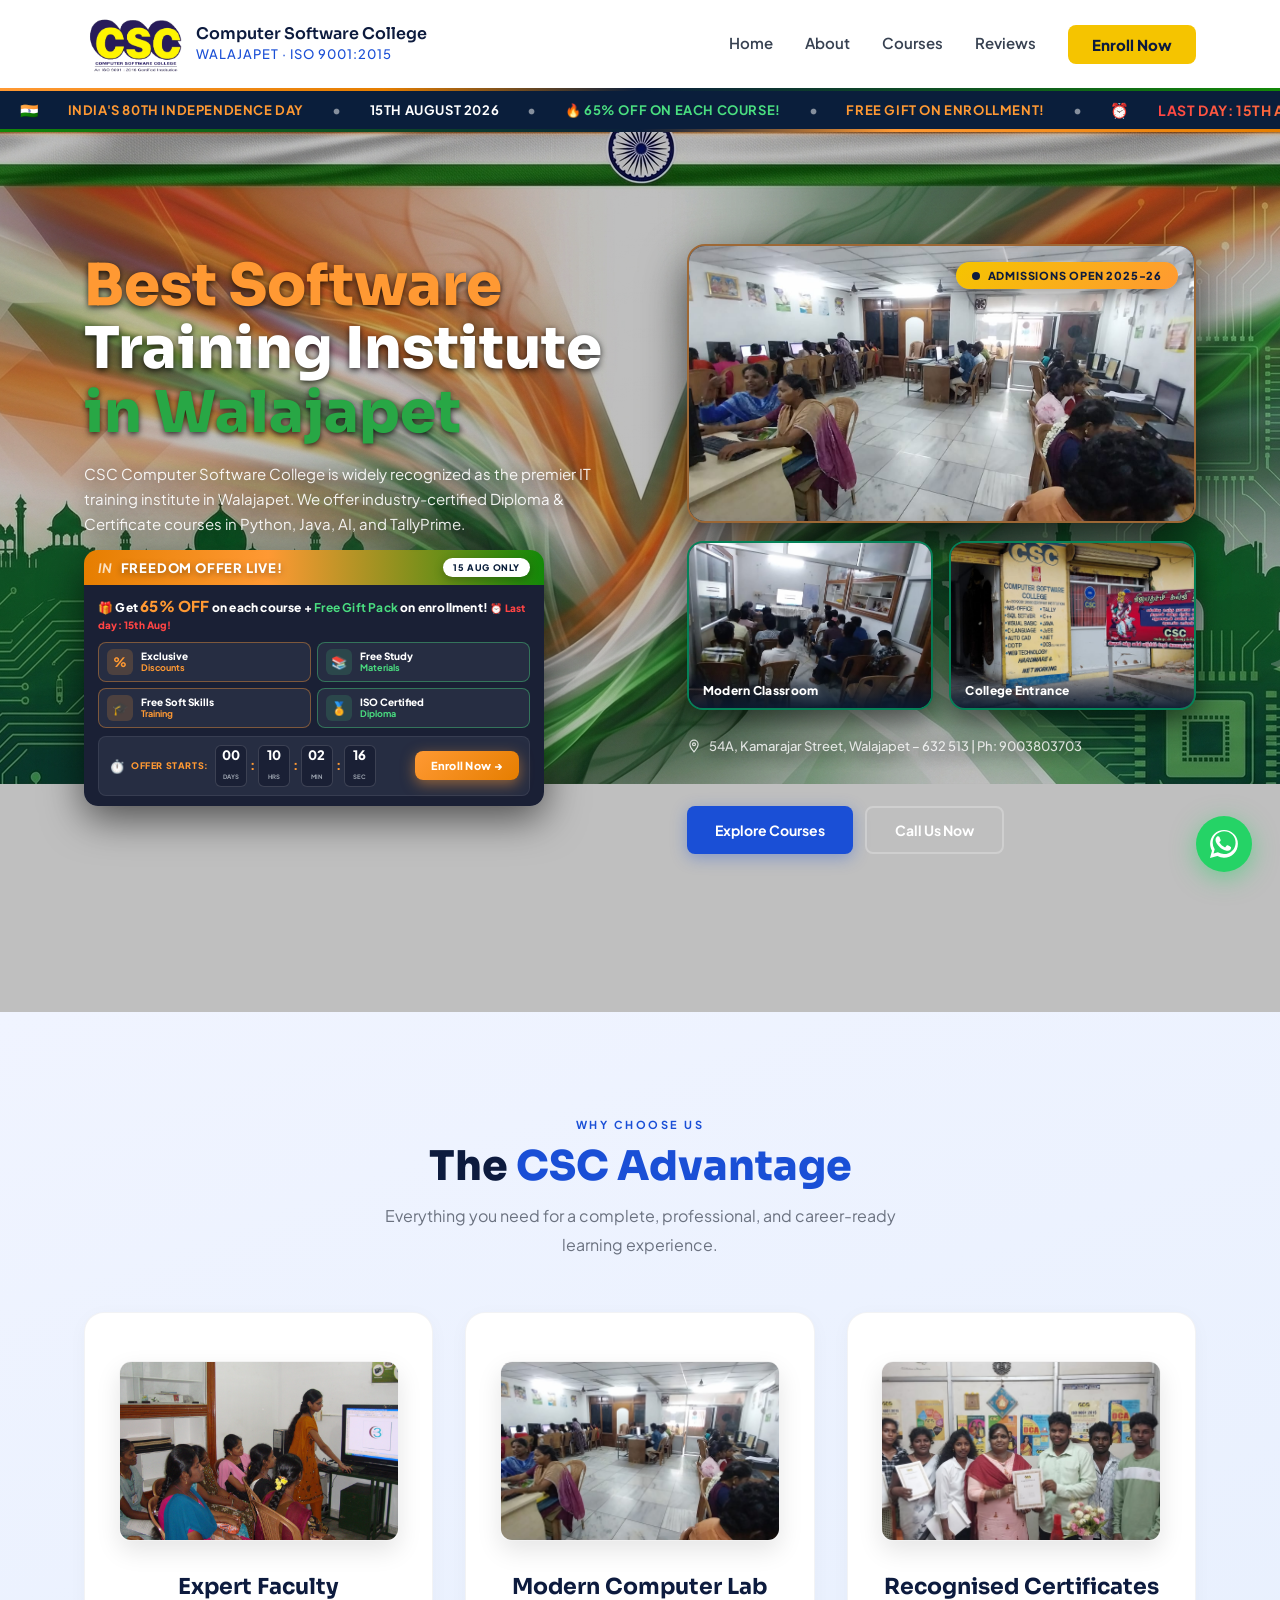
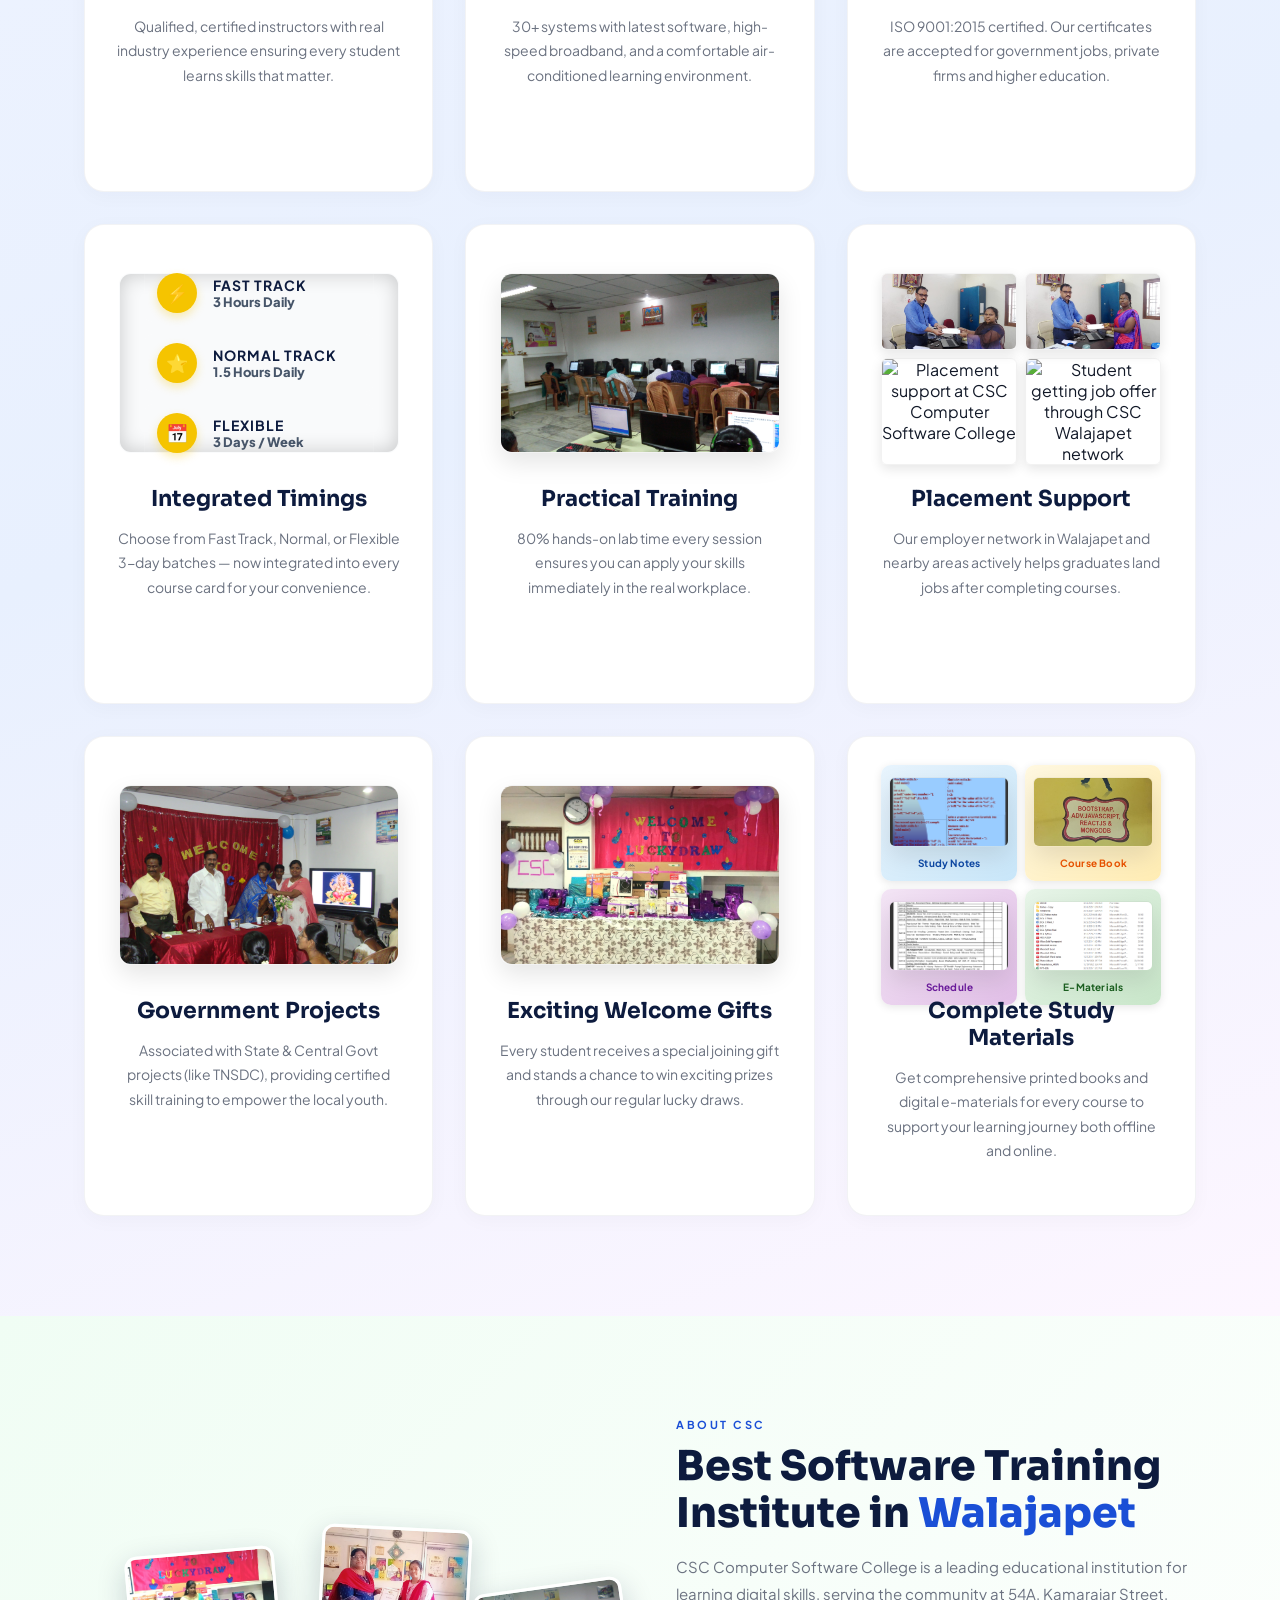
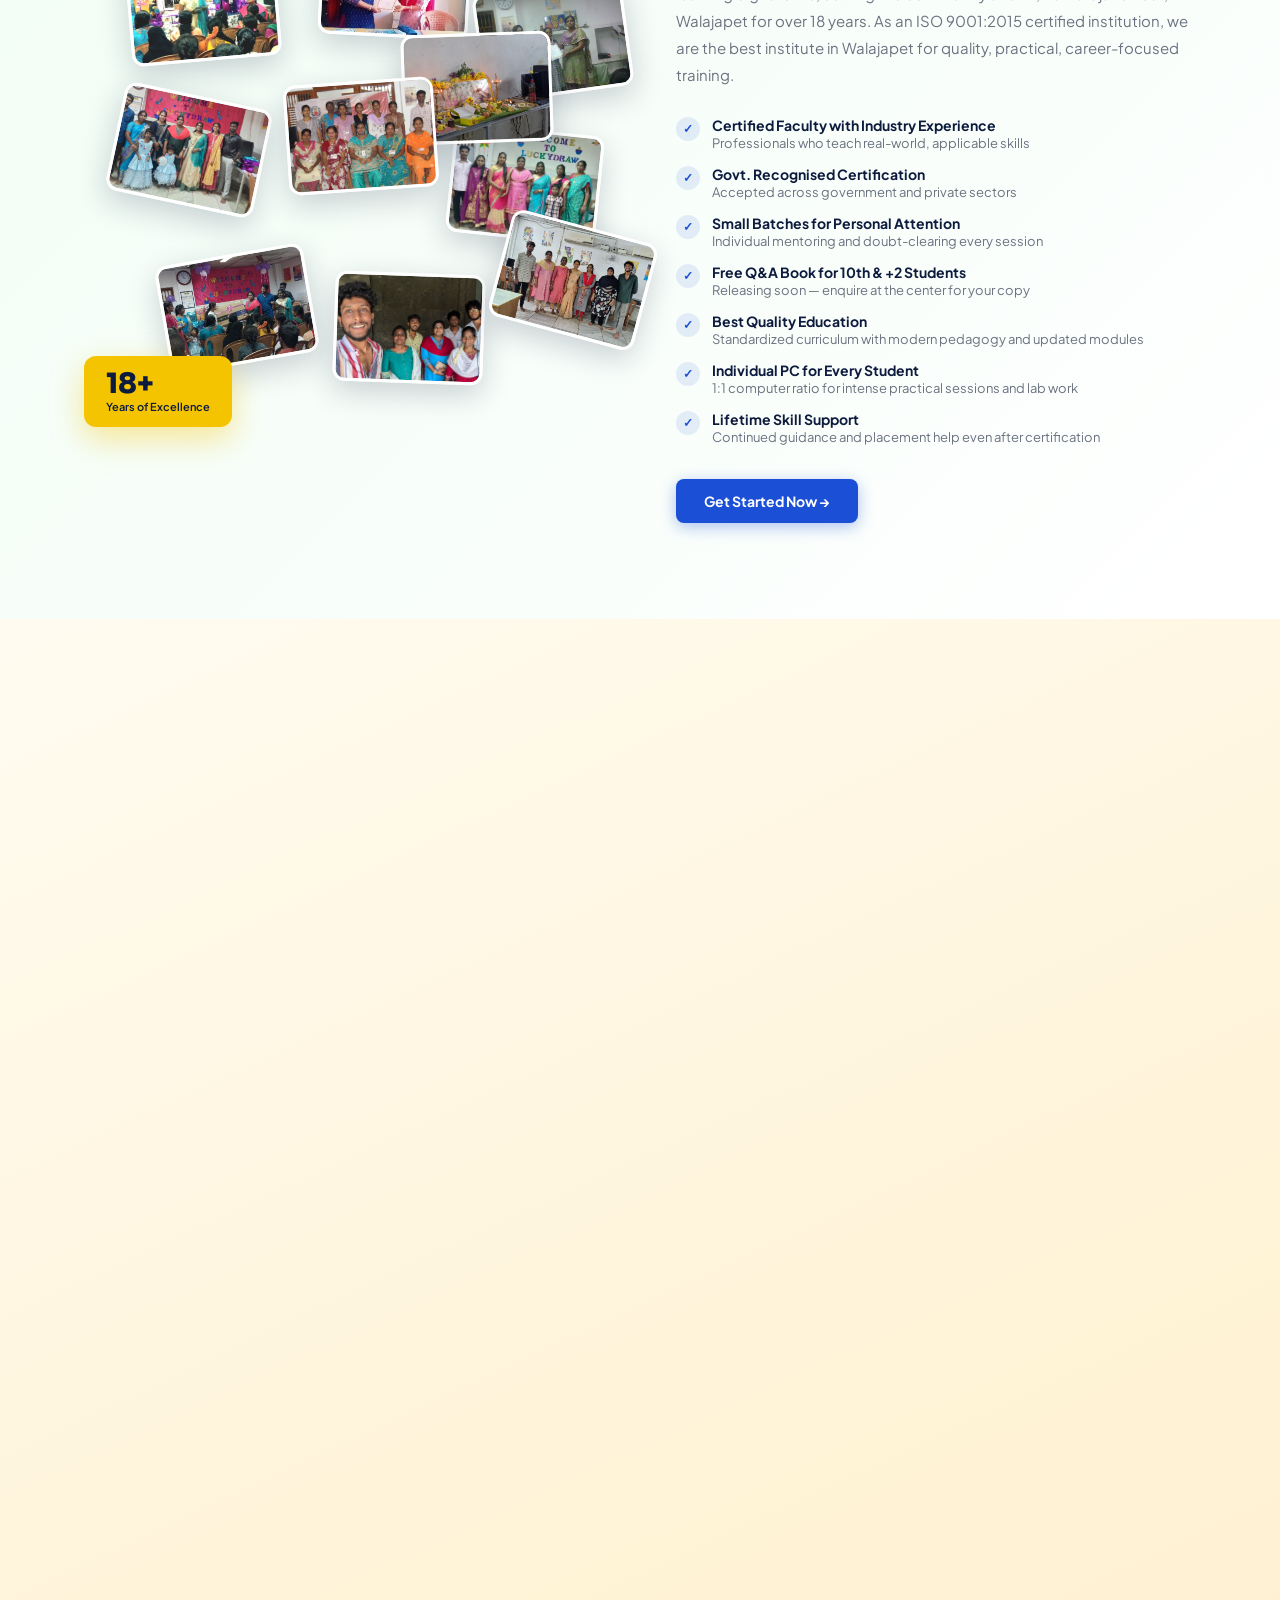
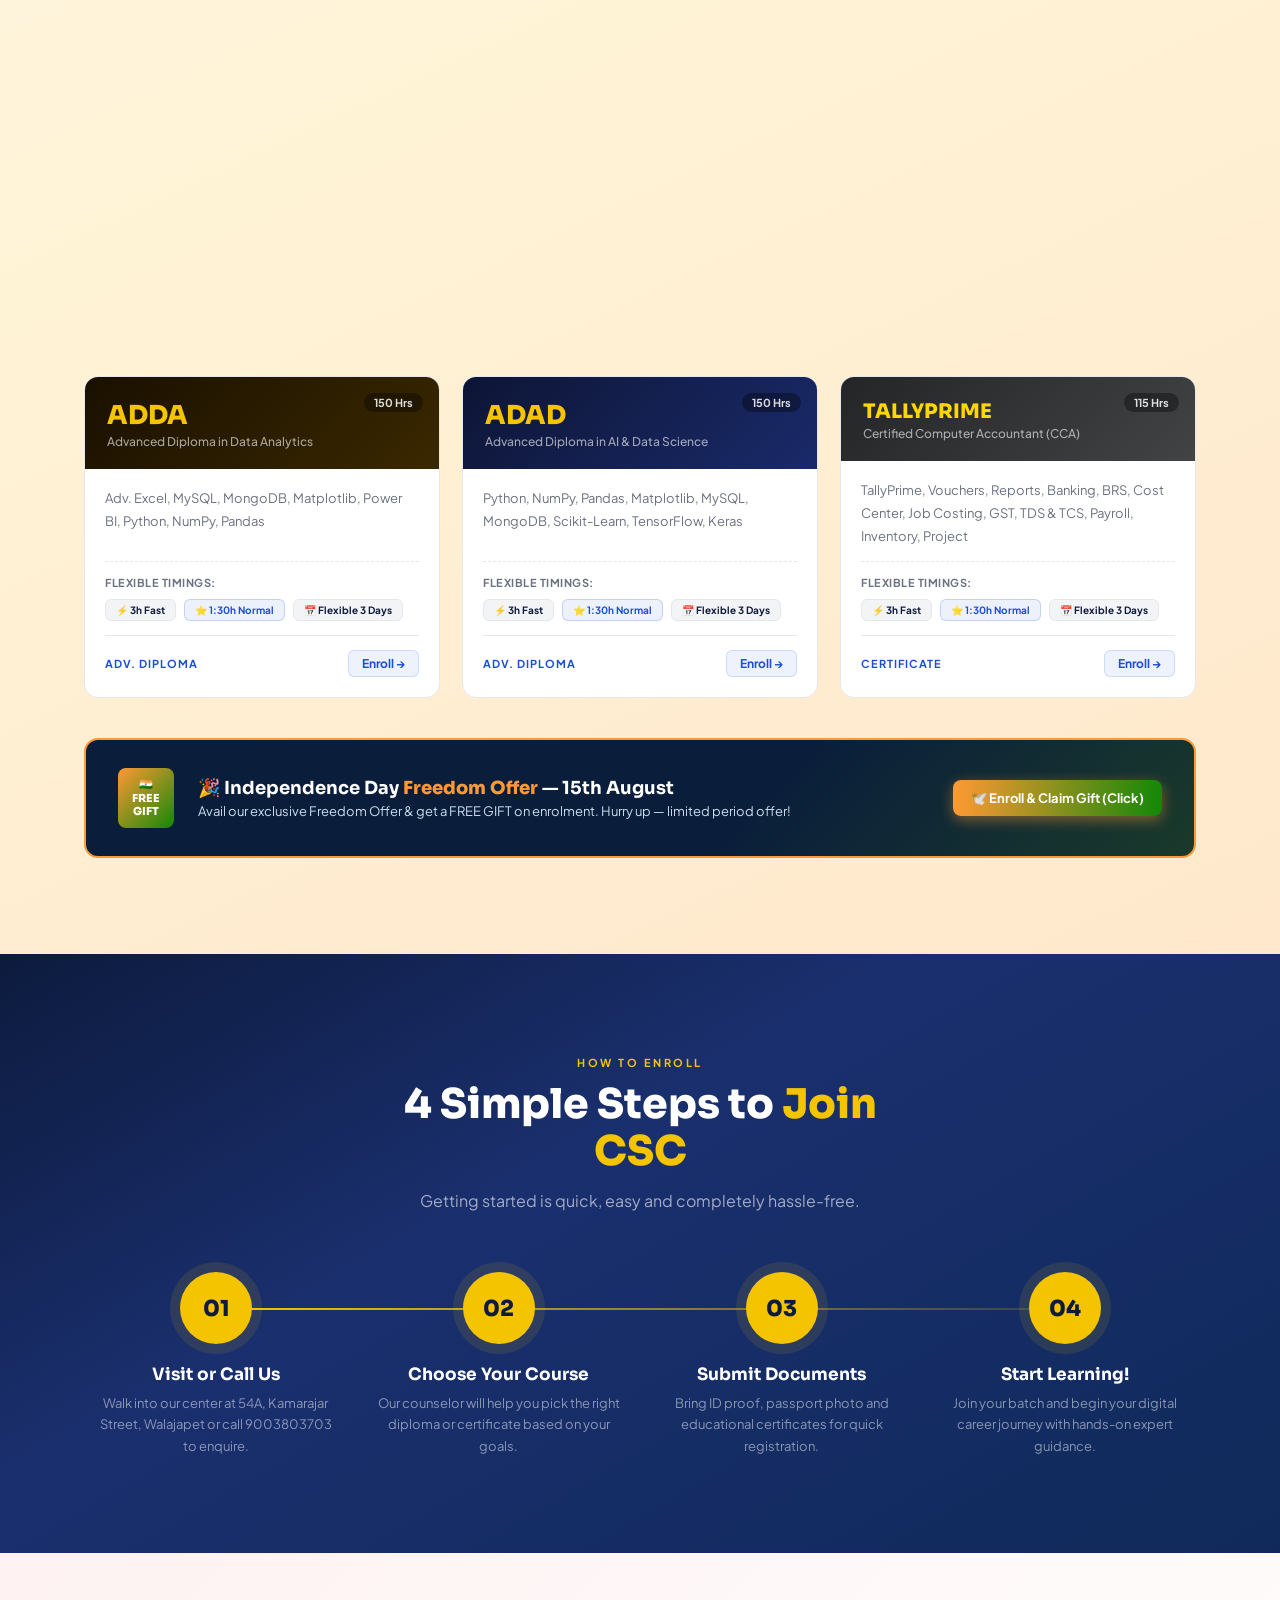
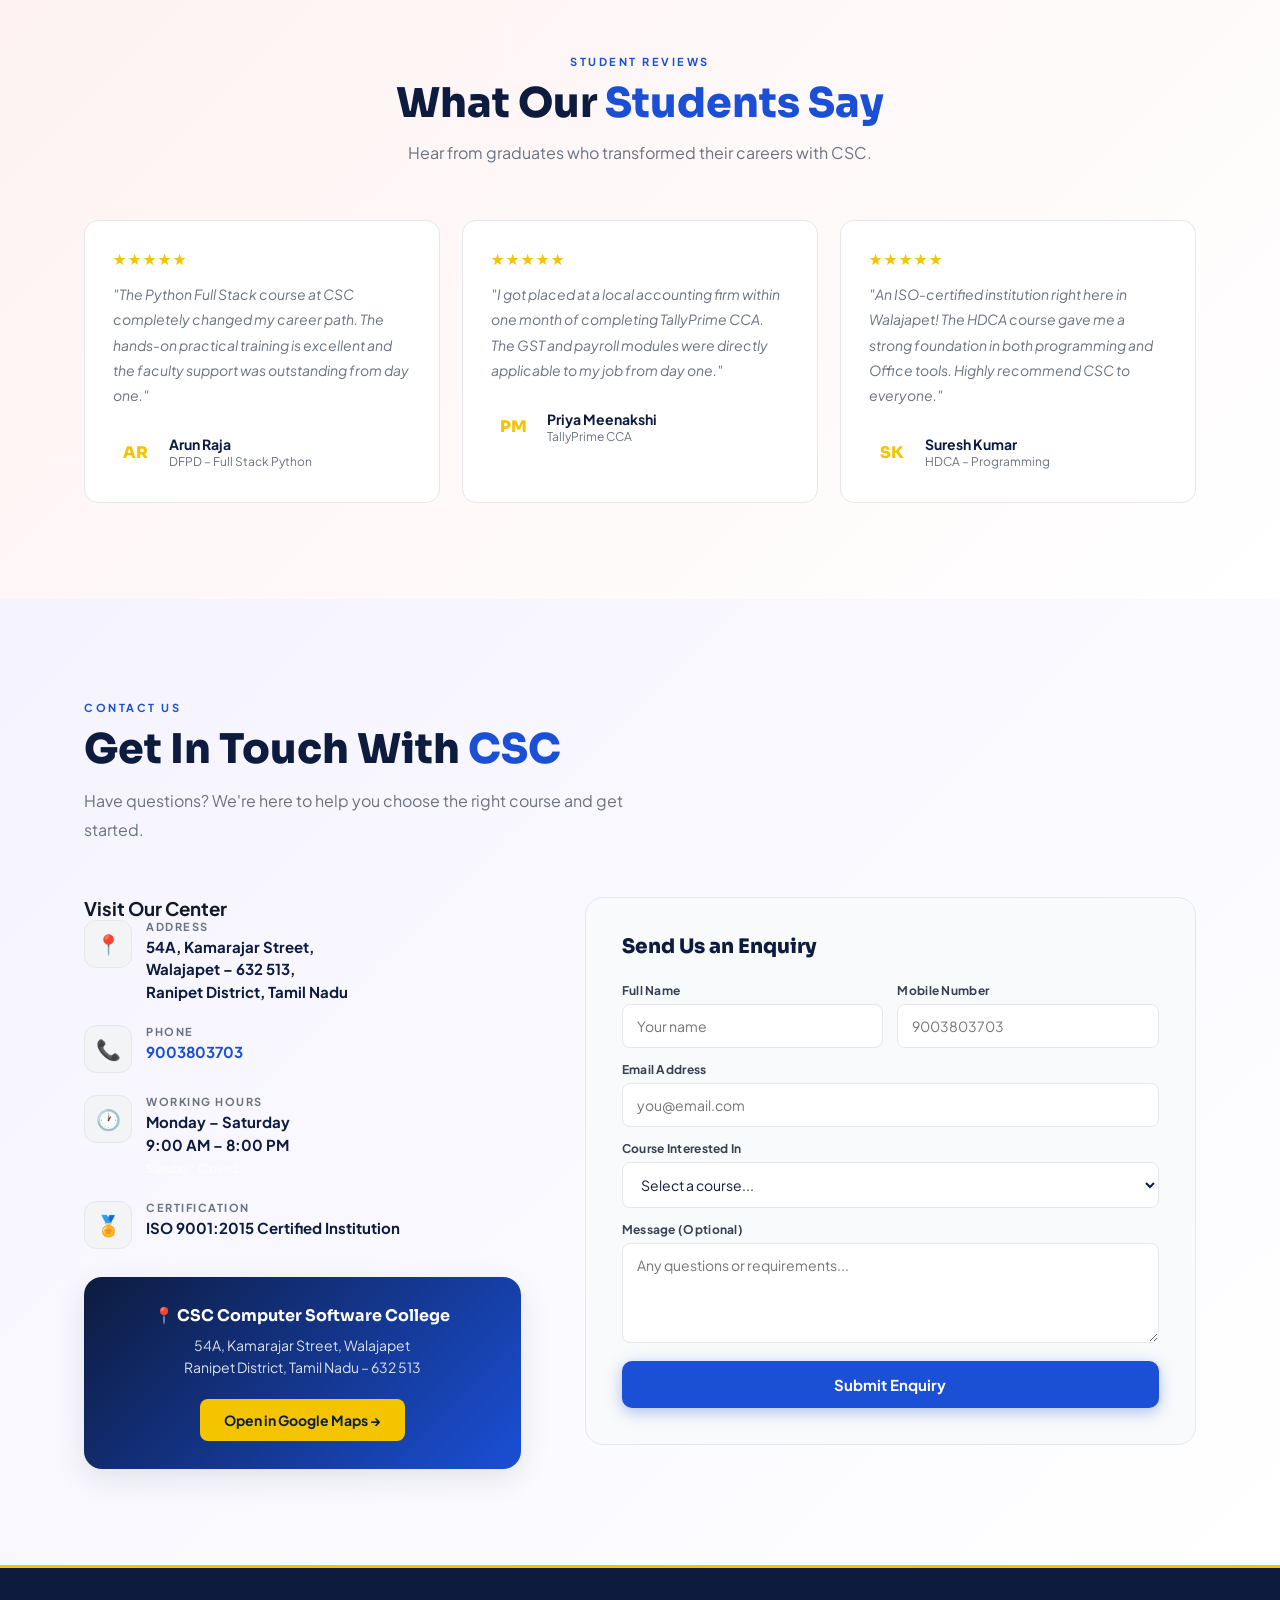
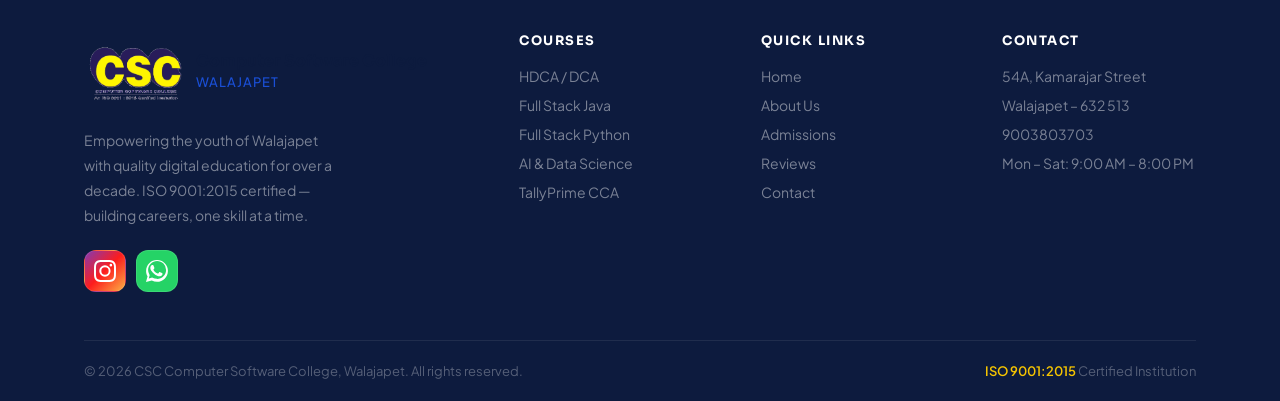
==== commit d1343574: "Fix mobile view layout for hero section and hide images" ====
--- a/index.html
+++ b/index.html
@@ -966,6 +966,19 @@
       #hero {
         padding-top: 0;
         min-height: auto;
+      }
+
+      .hero-body {
+        grid-template-columns: 1fr !important;
+        gap: 20px !important;
+      }
+
+      .hero-cards {
+        display: none !important;
+      }
+
+      #freedom-offer-card {
+        max-width: 100% !important;
       }
 
       #nav {
